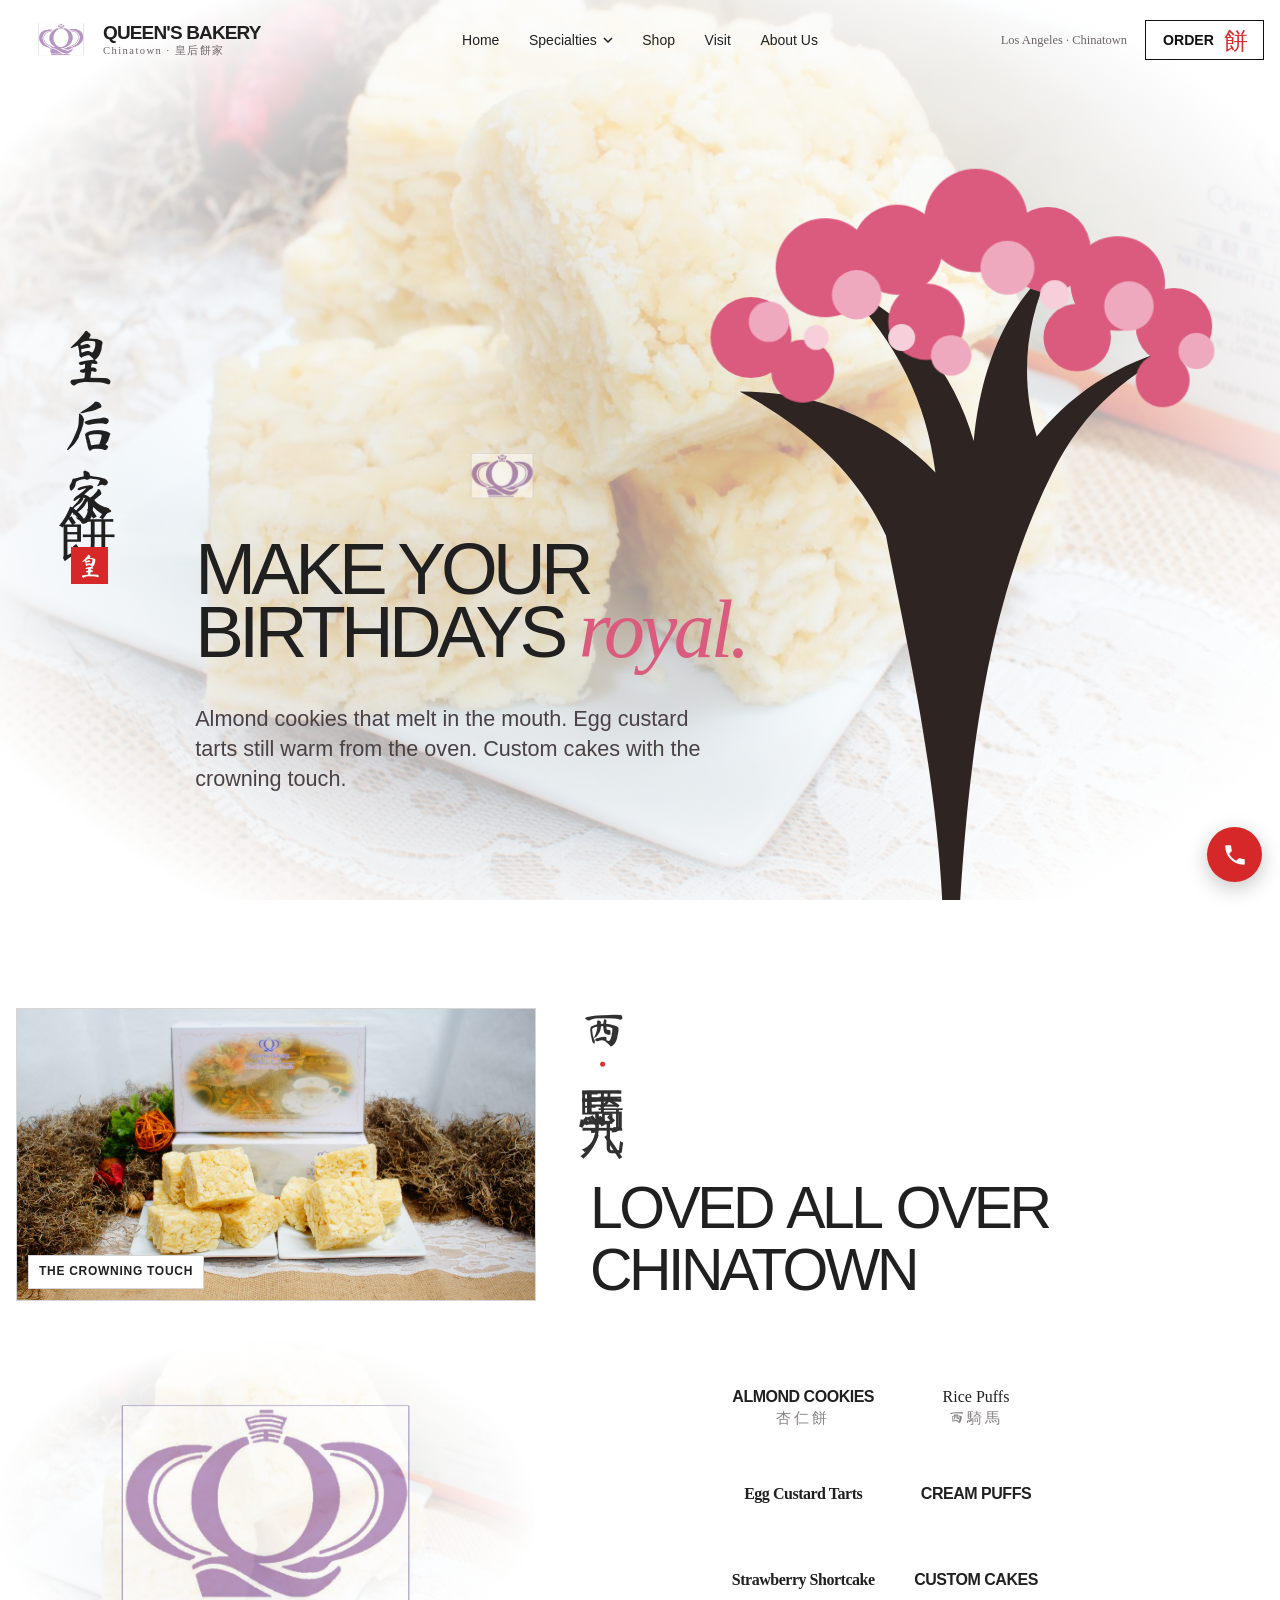
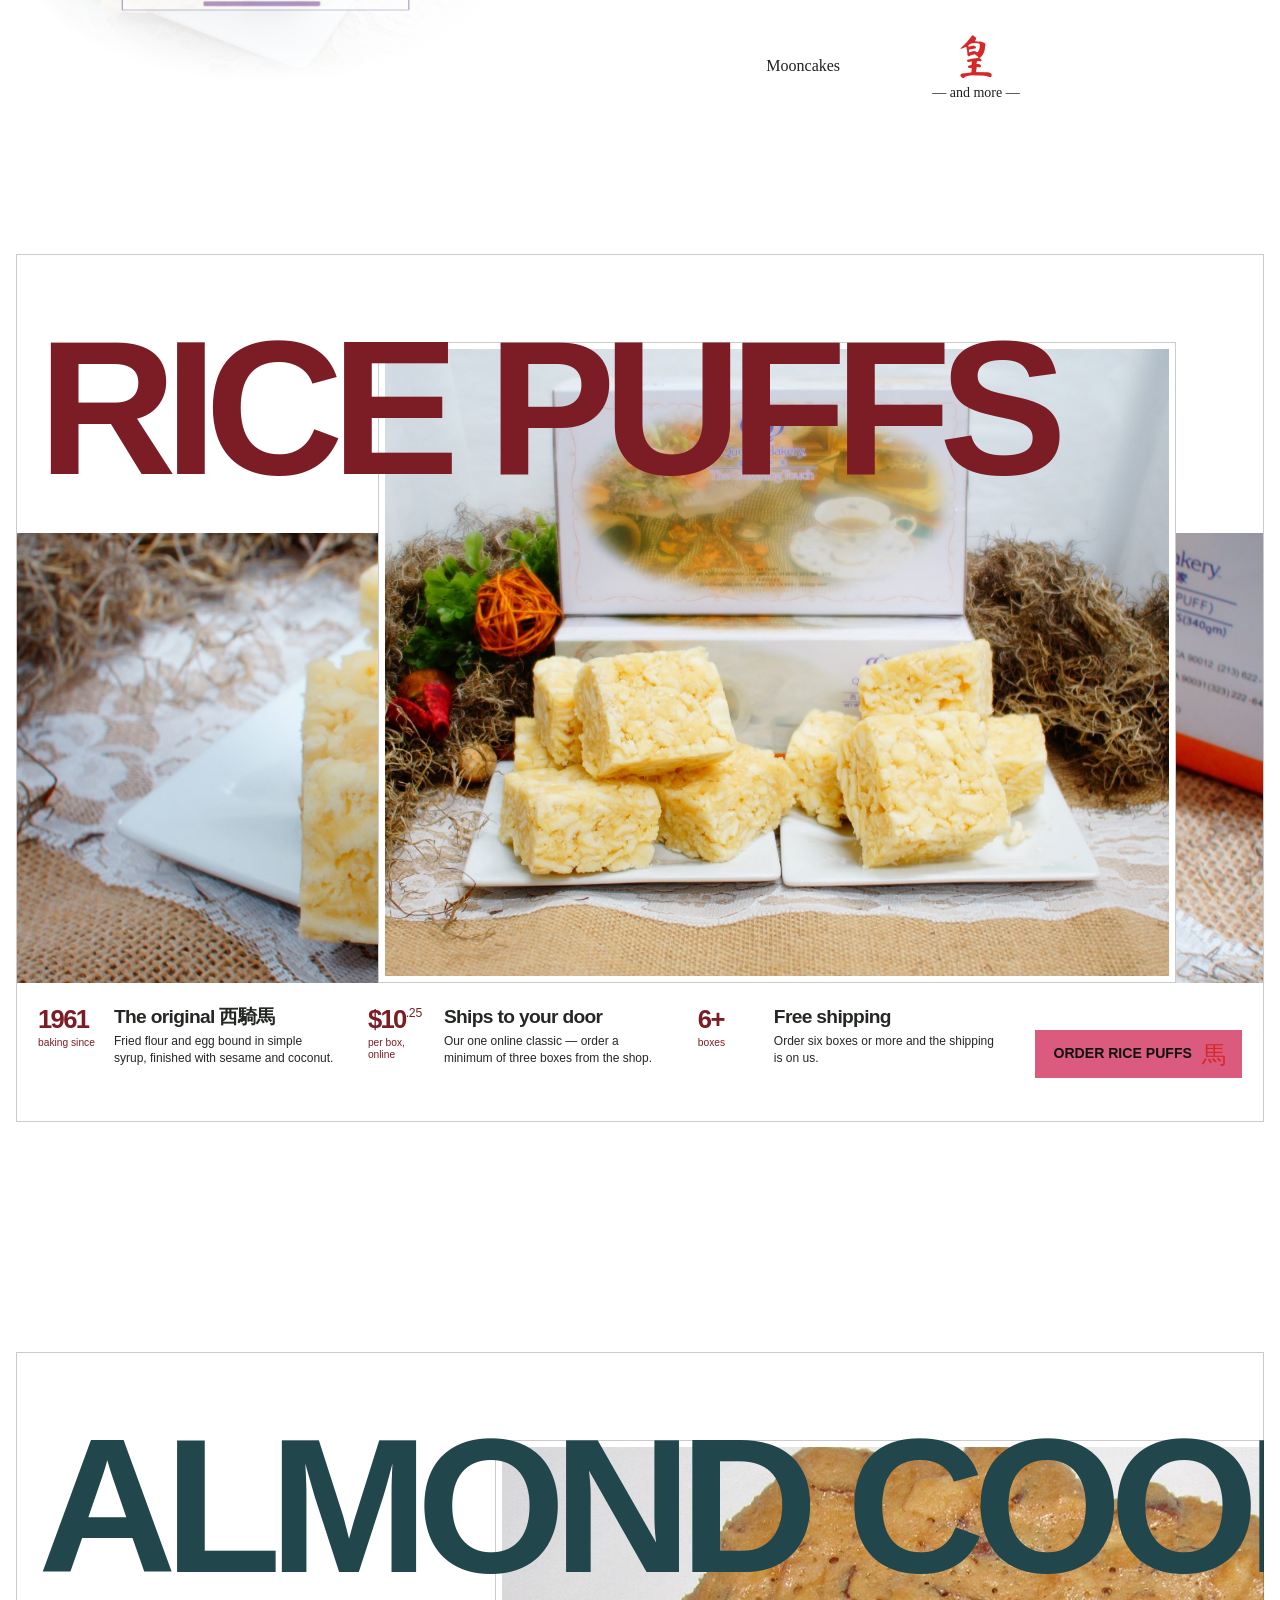
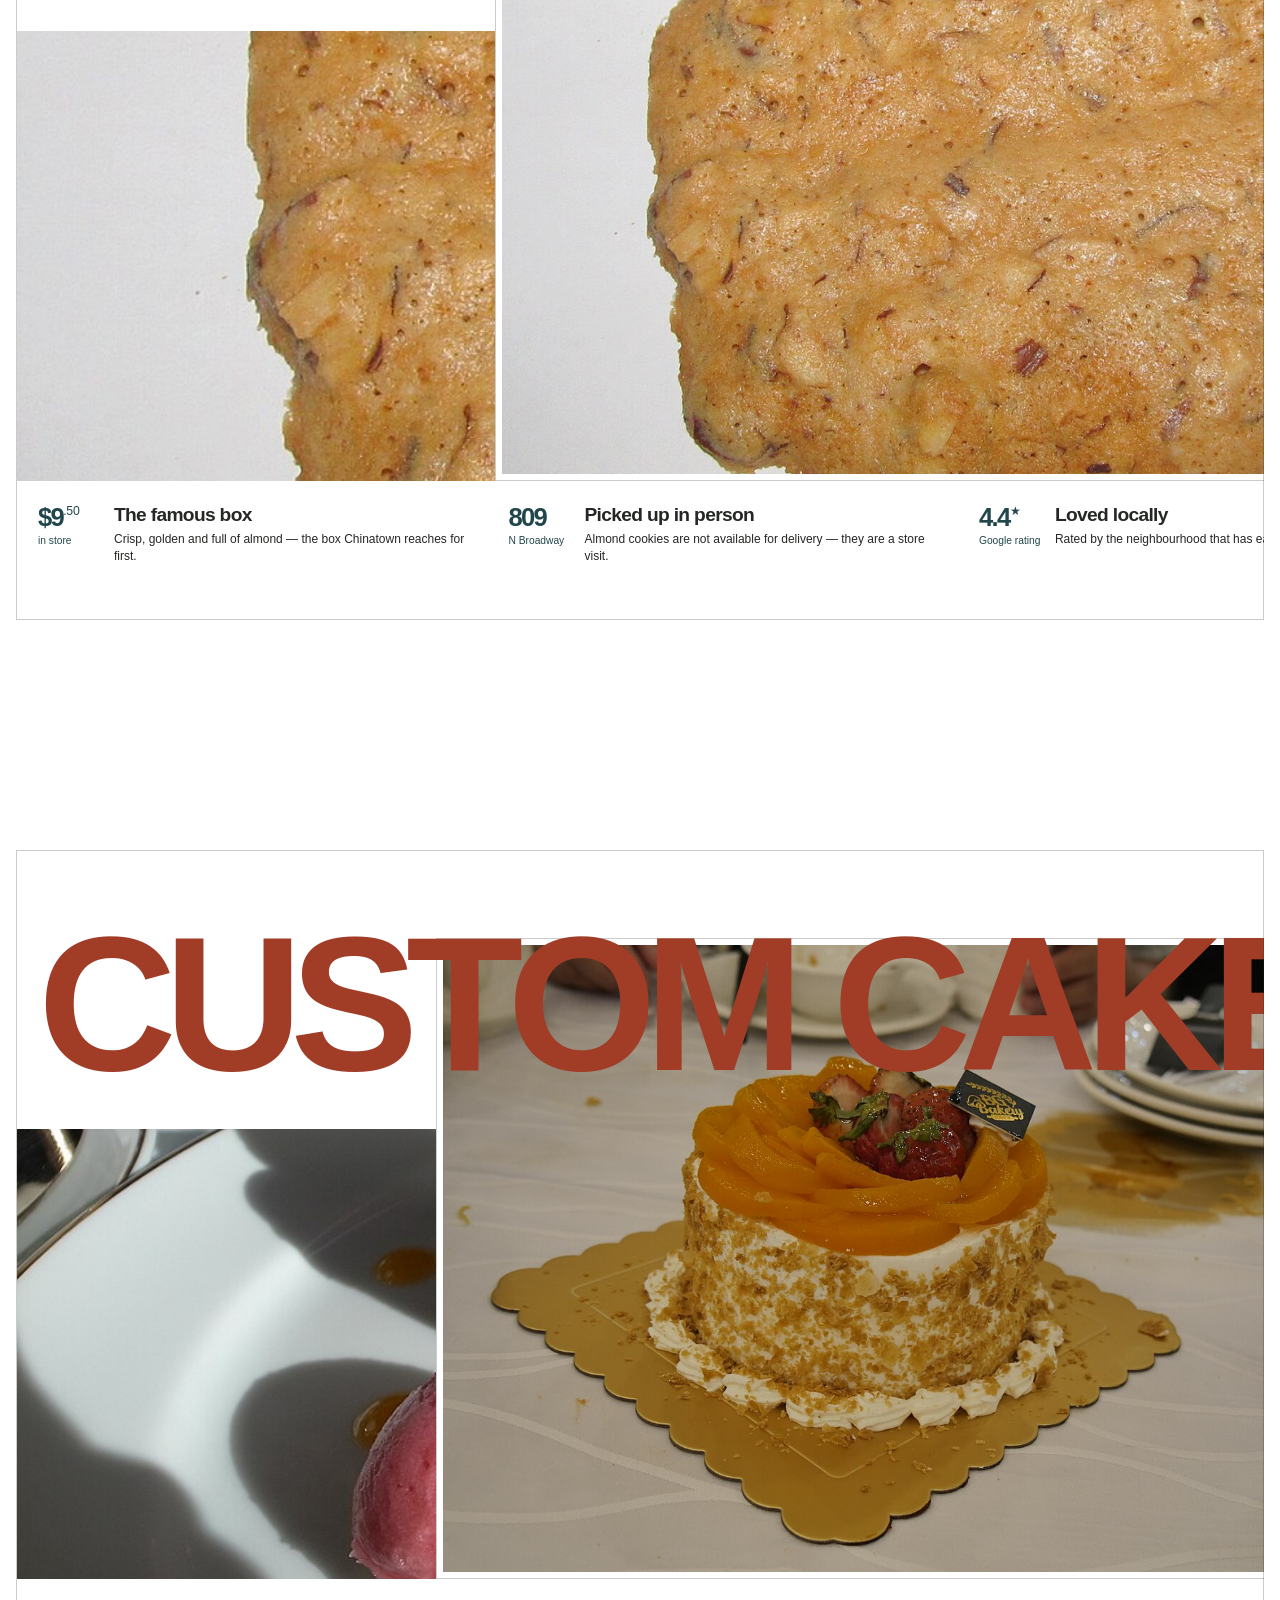
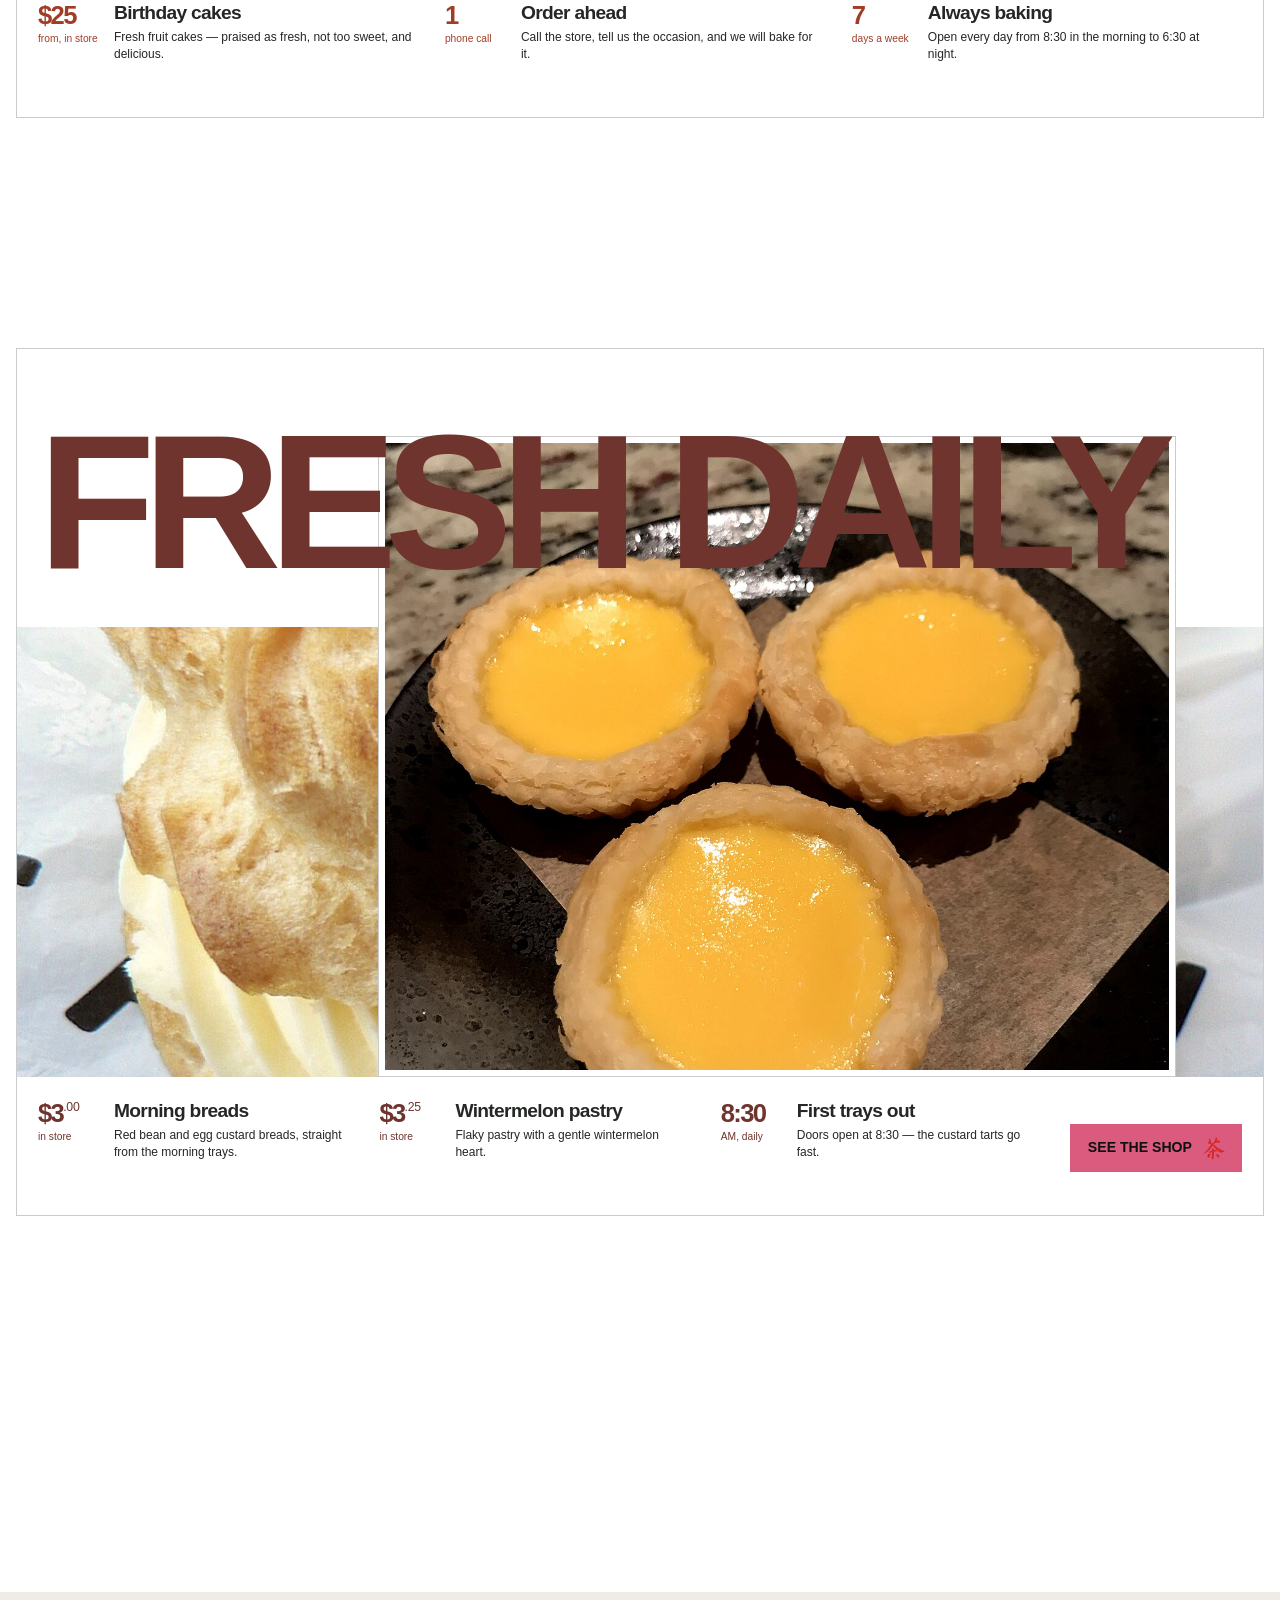
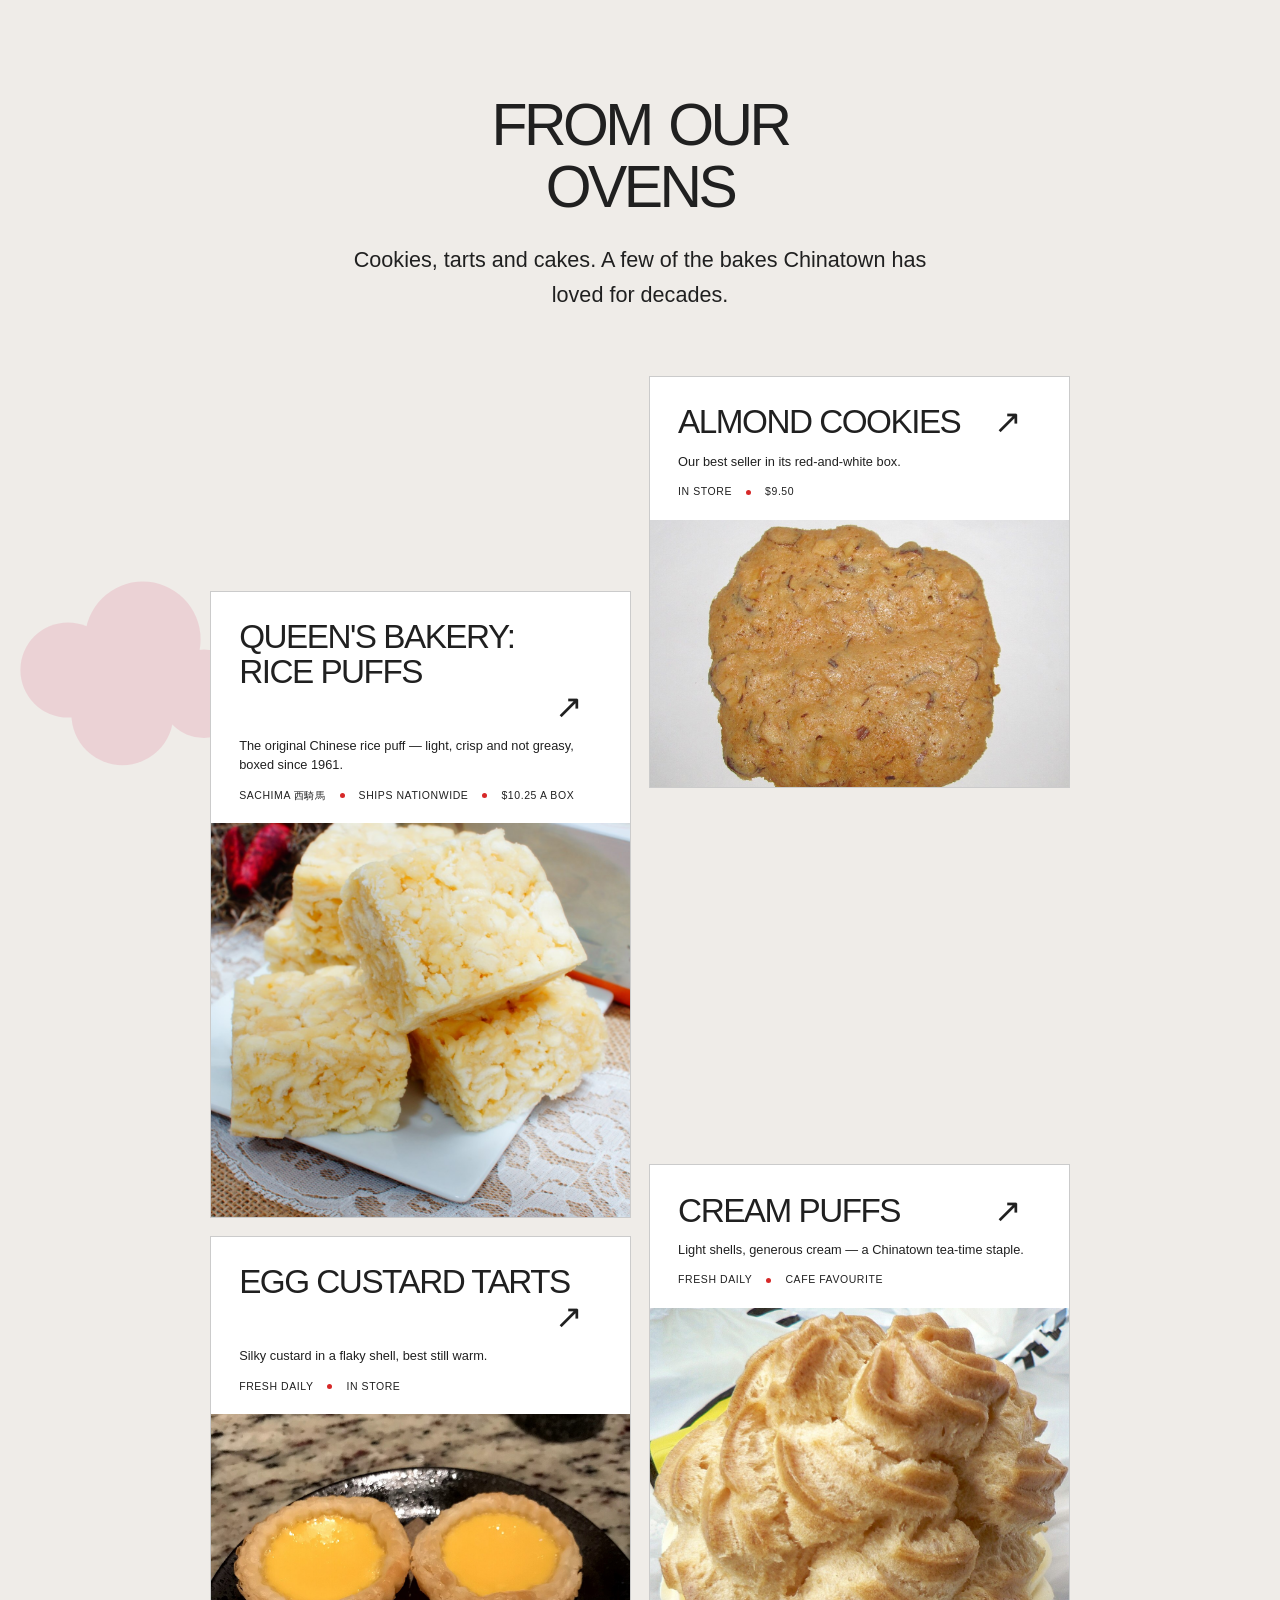
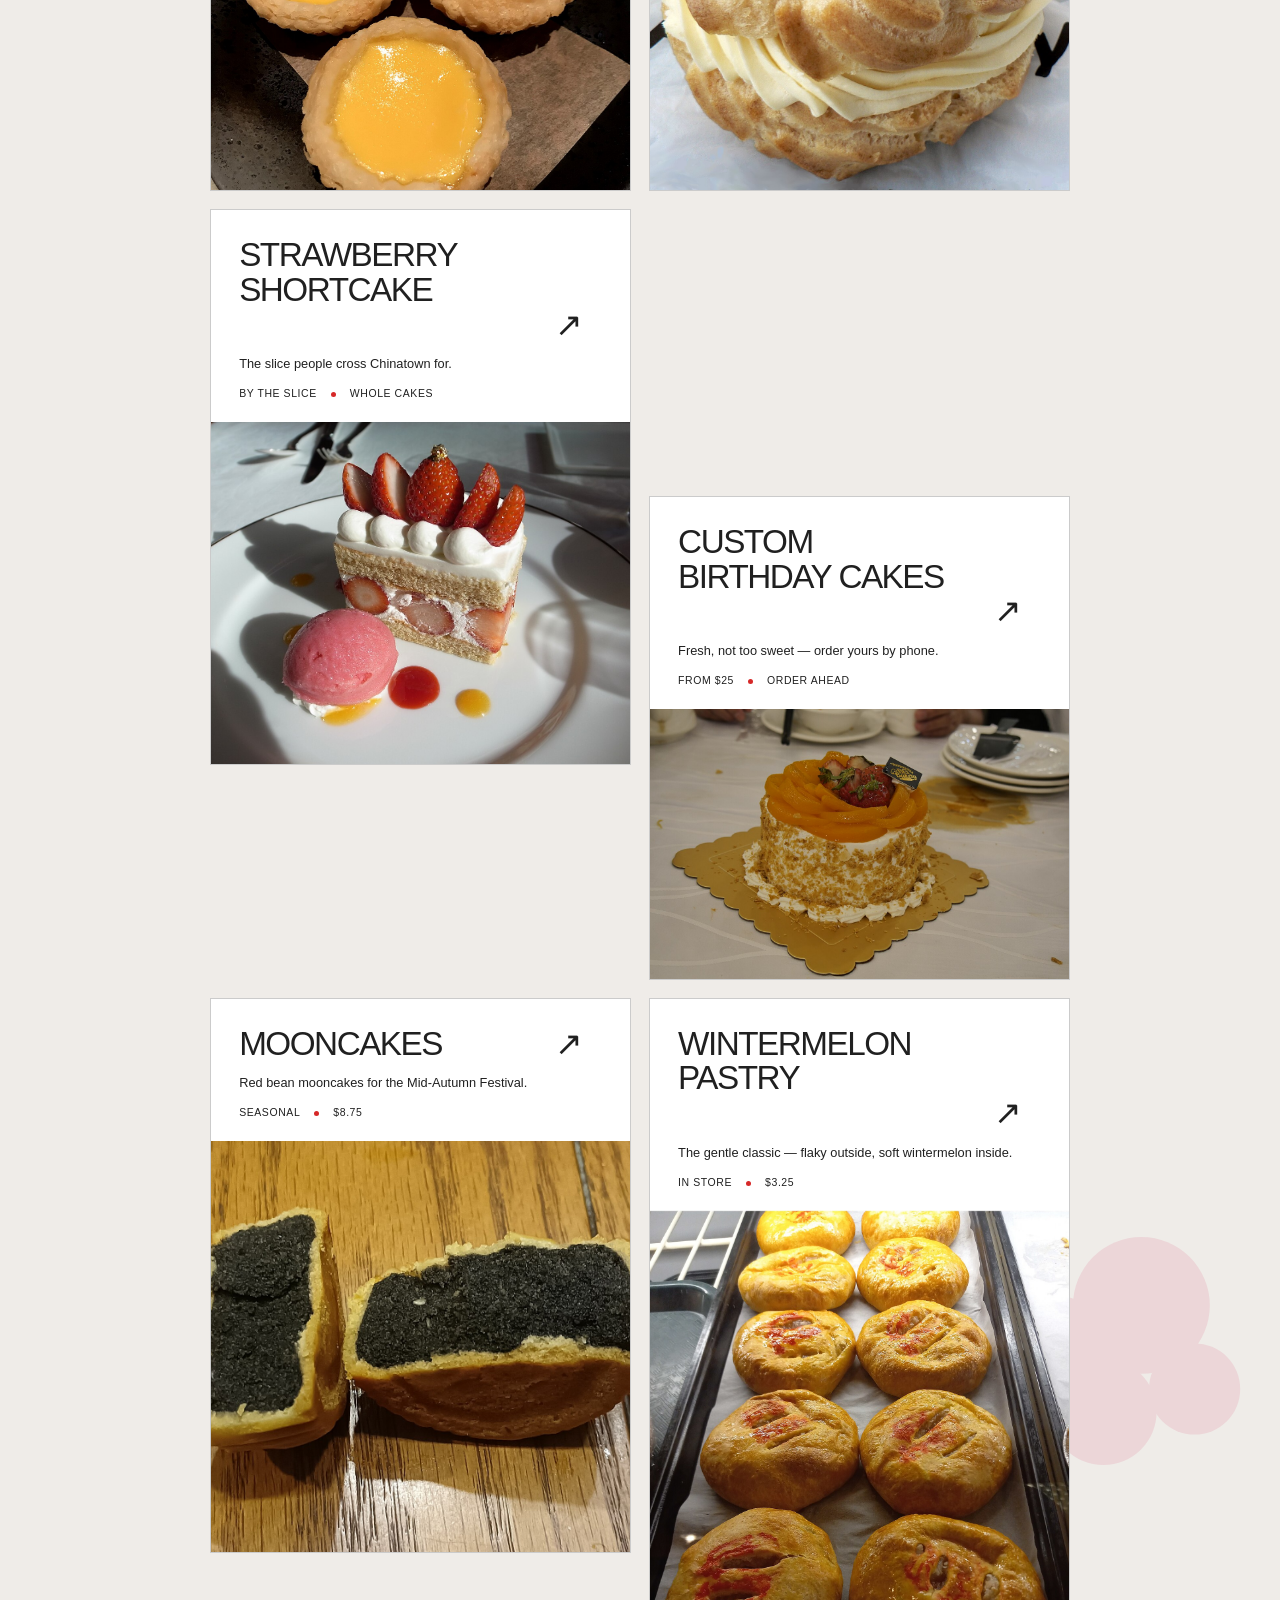
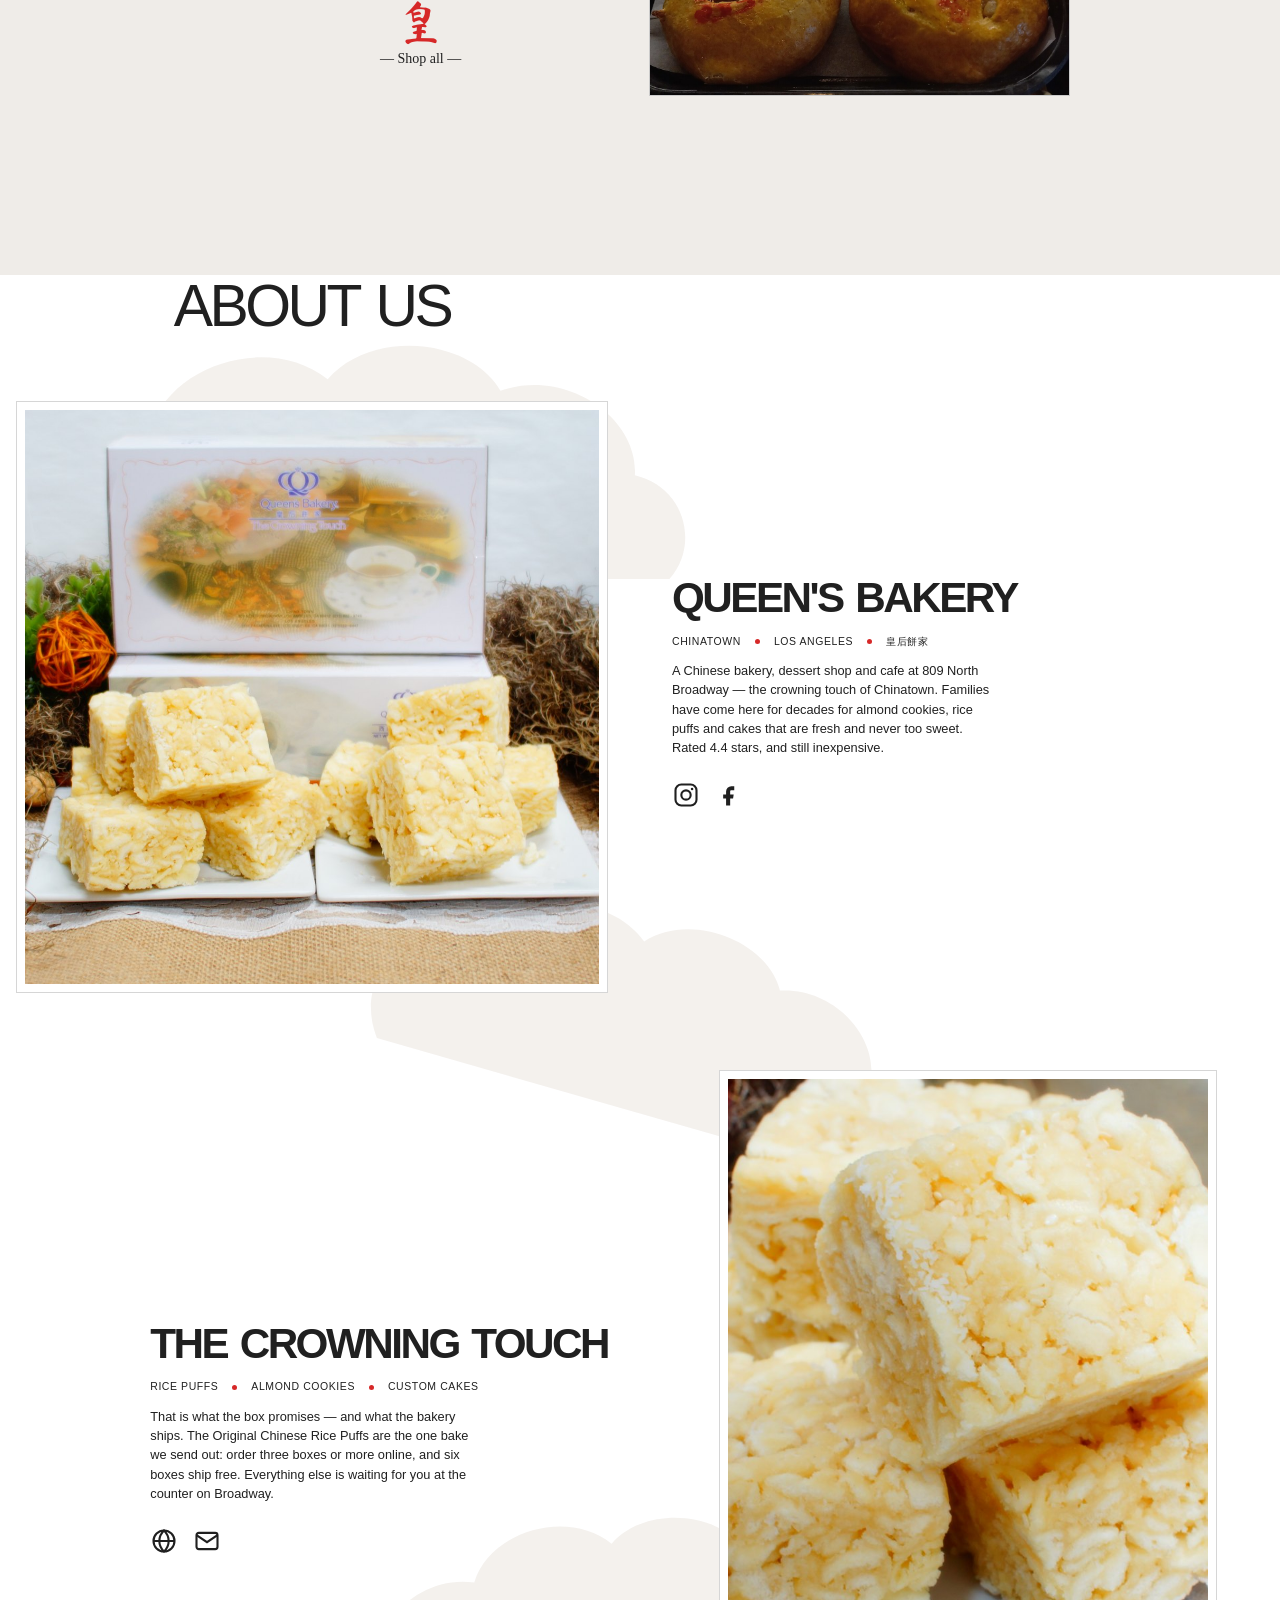
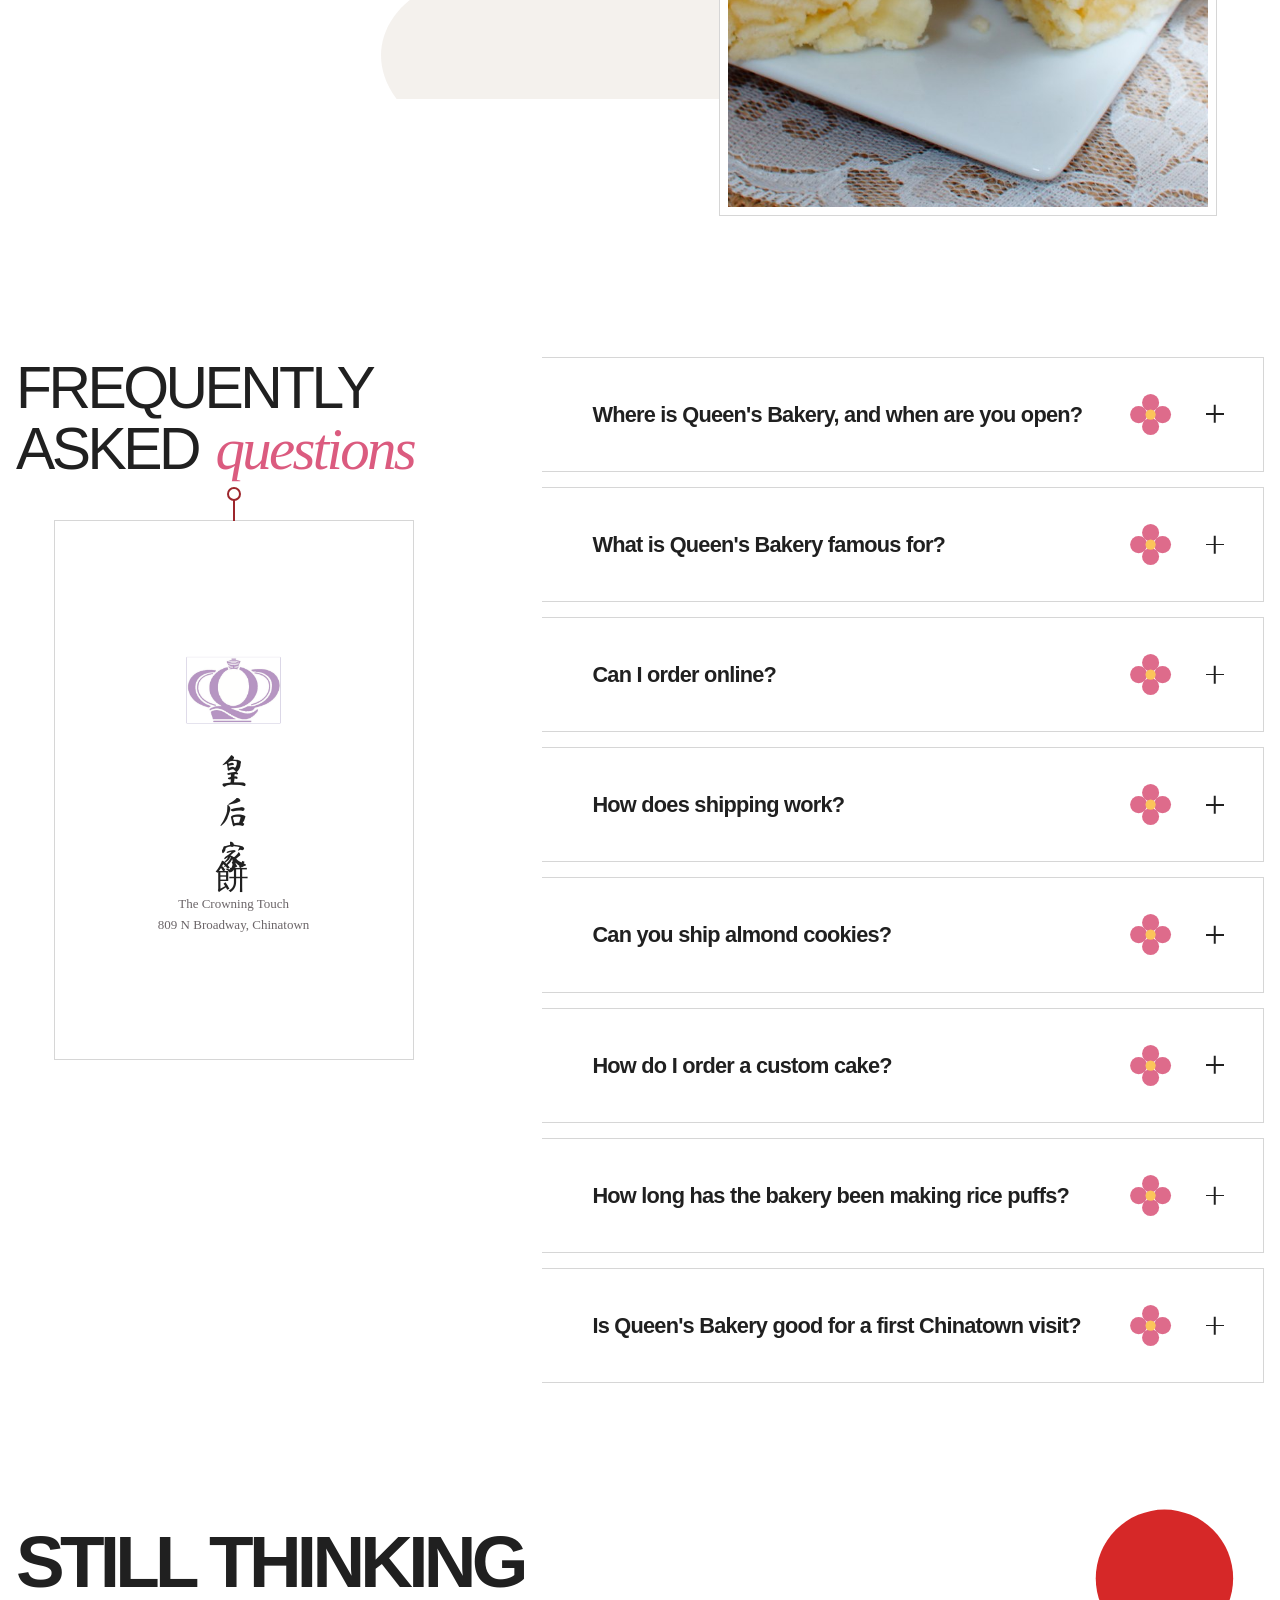
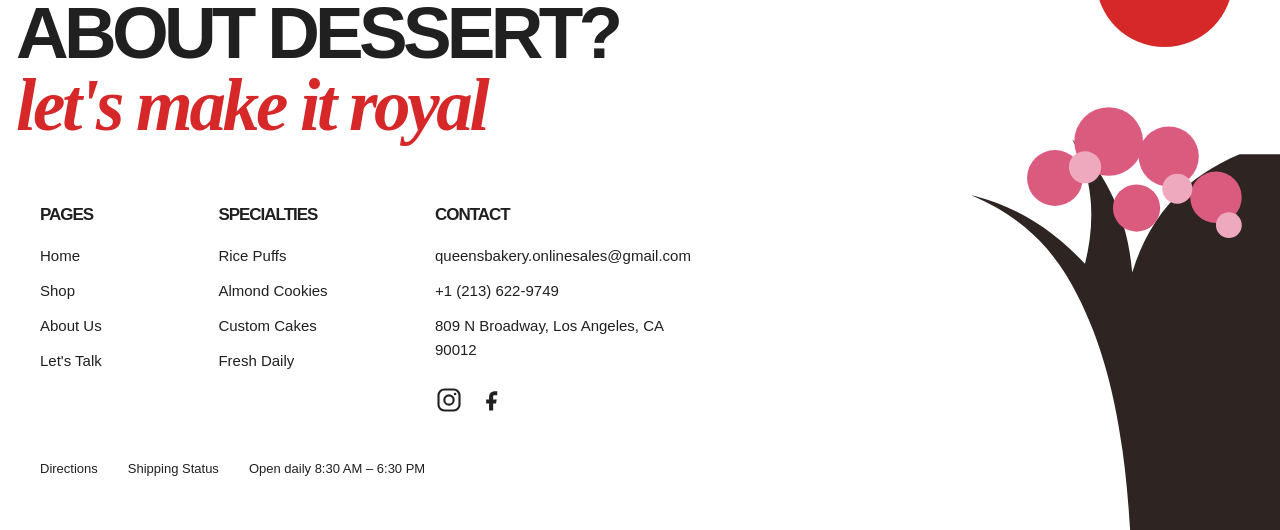
==== index.html @ 74c135f2 "Queen's Bakery — Kigo-system homepage + shop" ====
<!DOCTYPE html>
<html lang="en">
<head>
<meta charset="UTF-8">
<meta name="viewport" content="width=device-width, initial-scale=1.0">
<title>Queen's Bakery — Chinatown 皇后餅家 | Los Angeles</title>
<meta name="description" content="Queen's Bakery, Chinatown, Los Angeles. Almond cookies, original Chinese rice puffs, egg custard tarts, cream puffs, strawberry shortcake and custom cakes. 809 N Broadway — open daily 8:30 AM to 6:30 PM.">
<link rel="icon" href="assets/img/queens-logo.png">
<link rel="stylesheet" href="assets/css/site.css">
<style>
  .bloom{transform-box:fill-box;transform-origin:center;animation:bloom-in 1.1s cubic-bezier(.2,.65,.3,1) both;animation-delay:var(--d,0s)}
  @keyframes bloom-in{from{opacity:0;transform:scale(.2)}to{opacity:1;transform:scale(1)}}
  .tree-sway{transform-origin:bottom center;animation:sway 9s ease-in-out infinite alternate}
  @keyframes sway{from{transform:rotate(-.6deg)}to{transform:rotate(.6deg)}}
</style>
</head>
<body>
<div id="customCursor" aria-hidden="true"><span>View</span></div>

<header class="header header--paper header--wide" id="siteHeader">
  <div class="header__wrapper">
    <nav aria-label="Main">
      <a class="header__logo-container" href="index.html" aria-label="Queen's Bakery — home">
        <img class="header__logo" src="assets/img/queens-logo.png" alt="Queen's Bakery crown logo">
        <span class="header__wordmark">Queen's Bakery<small>Chinatown · 皇后餅家</small></span>
      </a>
      <div class="header__navigation">
        <span class="nav-item"><a href="index.html">Home</a></span>
        <span class="nav-item nav-item--has-dropdown">
          <button class="nav-item__link" type="button" aria-haspopup="true">Specialties
            <svg width="10" height="6" viewBox="0 0 10 6" fill="none" aria-hidden="true"><path d="M1 1l4 4 4-4" stroke="currentColor" stroke-width="1.5"/></svg>
          </button>
          <div class="nav-dropdown" role="menu">
            <div class="nav-dropdown__container">
              <a class="nav-dropdown__item" href="#poster-rice-puffs"><span class="service-preview"><span class="service-preview__title">Rice Puffs</span><span class="service-preview__art"><img src="assets/img/queens-2-web.jpg" alt="Original Chinese Rice Puffs box"></span></span></a>
              <a class="nav-dropdown__item" href="#poster-almond-cookies"><span class="service-preview service-preview--almond"><span class="service-preview__title">Almond Cookies</span><span class="service-preview__art"><img src="assets/img/almond-cookies.jpg" alt="Chinese almond cookies"></span></span></a>
              <a class="nav-dropdown__item" href="#poster-cakes"><span class="service-preview service-preview--cakes"><span class="service-preview__title">Custom Cakes</span><span class="service-preview__art"><img src="assets/img/birthday-cake.jpg" alt="Fruit birthday cake"></span></span></a>
              <a class="nav-dropdown__item" href="#poster-fresh-daily"><span class="service-preview service-preview--fresh"><span class="service-preview__title">Fresh Daily</span><span class="service-preview__art"><img src="assets/img/egg-tarts.jpg" alt="Egg custard tarts"></span></span></a>
            </div>
          </div>
        </span>
        <span class="nav-item"><a href="shop.html">Shop</a></span>
        <span class="nav-item"><a href="#visit">Visit</a></span>
        <span class="nav-item"><a href="#about">About Us</a></span>
      </div>
      <div class="header__right">
        <span class="header__place">Los Angeles · Chinatown</span>
        <a class="contact-postcard-cta" href="shop.html"><span class="contact-postcard-cta__label">Order</span><span class="contact-postcard-cta__kanji">餅</span></a>
      </div>
      <div class="header__navigation-mobile">
        <button class="header__menu-toggle" id="menuToggle" type="button" aria-label="Open menu" aria-expanded="false">☰</button>
      </div>
    </nav>
  </div>
  <div class="nav-dropdown-mobile" id="mobileMenu">
    <div class="services-mobile__grid">
      <a class="services-mobile__item" href="#poster-rice-puffs"><img class="services-mobile__art" src="assets/img/queens-2-web.jpg" alt=""><span class="services-mobile__title">Rice Puffs</span></a>
      <a class="services-mobile__item services-mobile__item--almond" href="#poster-almond-cookies"><img class="services-mobile__art" src="assets/img/almond-cookies.jpg" alt=""><span class="services-mobile__title">Almond Cookies</span></a>
      <a class="services-mobile__item services-mobile__item--cakes" href="#poster-cakes"><img class="services-mobile__art" src="assets/img/birthday-cake.jpg" alt=""><span class="services-mobile__title">Custom Cakes</span></a>
      <a class="services-mobile__item services-mobile__item--fresh" href="#poster-fresh-daily"><img class="services-mobile__art" src="assets/img/egg-tarts.jpg" alt=""><span class="services-mobile__title">Fresh Daily</span></a>
    </div>
    <div class="nav-dropdown-mobile__links">
      <a href="index.html">Home</a><a href="shop.html">Shop</a><a href="#visit">Visit</a><a href="#about">About Us</a><a href="#faq">FAQ</a>
    </div>
    <a class="contact-postcard-cta" href="shop.html"><span class="contact-postcard-cta__label">Order</span><span class="contact-postcard-cta__kanji">餅</span></a>
  </div>
</header>

<main class="home paper-page">

  <!-- HERO -->
  <div class="hero" id="hero">
    <div class="hero__landscape"><img src="assets/img/queens-1-web.jpg" alt=""></div>
    <div class="hero__artwork" aria-hidden="true">
      <svg viewBox="0 0 600 800" width="100%" height="100%" preserveAspectRatio="xMidYMax meet">
        <g class="tree-sway">
          <path d="M300 800 C290 640 268 520 218 420 C190 364 150 330 96 306 C150 318 196 344 232 388 C246 340 244 288 218 236 C262 276 282 330 288 392 C306 330 344 282 404 254 C356 306 330 356 322 420 C368 372 428 348 496 348 C436 380 392 420 366 476 C350 560 322 680 316 800 Z" fill="#2e2422"/>
          <g fill="#db5b7f">
            <circle class="bloom" style="--d:.1s" cx="110" cy="290" r="34"/><circle class="bloom" style="--d:.3s" cx="160" cy="252" r="42"/><circle class="bloom" style="--d:.5s" cx="222" cy="222" r="38"/>
            <circle class="bloom" style="--d:.2s" cx="286" cy="196" r="46"/><circle class="bloom" style="--d:.6s" cx="356" cy="222" r="40"/><circle class="bloom" style="--d:.4s" cx="420" cy="238" r="44"/>
            <circle class="bloom" style="--d:.7s" cx="486" cy="300" r="36"/><circle class="bloom" style="--d:.25s" cx="196" cy="300" r="30"/><circle class="bloom" style="--d:.55s" cx="330" cy="286" r="34"/>
            <circle class="bloom" style="--d:.8s" cx="440" cy="330" r="28"/><circle class="bloom" style="--d:.45s" cx="120" cy="338" r="24"/>
          </g>
          <g fill="#efa9bf">
            <circle class="bloom" style="--d:.35s" cx="150" cy="272" r="22"/><circle class="bloom" style="--d:.65s" cx="258" cy="238" r="24"/><circle class="bloom" style="--d:.15s" cx="392" cy="262" r="22"/>
            <circle class="bloom" style="--d:.75s" cx="470" cy="286" r="18"/><circle class="bloom" style="--d:.5s" cx="308" cy="316" r="18"/><circle class="bloom" style="--d:.9s" cx="90" cy="312" r="16"/>
          </g>
          <g fill="#f6cfda">
            <circle class="bloom" style="--d:.6s" cx="216" cy="262" r="13"/><circle class="bloom" style="--d:.3s" cx="352" cy="300" r="12"/><circle class="bloom" style="--d:.85s" cx="428" cy="300" r="11"/>
          </g>
        </g>
      </svg>
    </div>
    <div class="petals" data-petals aria-hidden="true"></div>
    <div class="hero__spring" aria-hidden="true">
      <div class="spring-calligraphy">皇后餅家<span class="seal">皇</span></div>
    </div>
    <div class="hero__content">
      <div class="hero-title">
        <div class="hero-title__above" data-hero style="--i:0"><img src="assets/img/queens-logo.png" alt="Queen's Bakery — The Crowning Touch"></div>
        <h1 class="hero-title__heading">
          <span class="hero-title__line">Make your</span>
          <span class="hero-title__line">
            <span class="hero-title__word-mask"><span class="hero-title__word" id="rotWord">mornings</span></span>
            <span class="hero-title__accent"><span class="hero-title__accent-text" id="rotAccent">sweet.</span></span>
          </span>
        </h1>
      </div>
      <p class="hero__description" data-hero style="--i:2">Almond cookies that melt in the mouth. Egg custard tarts still warm from the oven. Custom cakes with the crowning touch.</p>
    </div>
  </div>

  <!-- CLIENTS → FAMOUS ALL OVER CHINATOWN -->
  <section class="home-clients">
    <div class="home-clients__head">
      <figure class="home-clients__reel">
        <img src="assets/img/queens-2-web.jpg" alt="Queen's Bakery rice puff box — The Crowning Touch">
        <figcaption>The Crowning Touch</figcaption>
      </figure>
      <div class="home-clients__haiku" aria-hidden="true">西騎馬<span class="red">·</span>一九六一</div>
      <h2 class="home-clients__title p-title" data-reveal>
        <span class="p-title__line-mask" style="--line:1"><span>Loved all over</span></span>
        <span class="p-title__line-mask" style="--line:2"><span>Chinatown</span></span>
      </h2>
    </div>
    <div class="home-clients__layout">
      <div class="home-clients__figure"><img src="assets/img/queens-logo.png" alt=""></div>
      <div class="home-clients__logos">
        <ul class="home-clients__grid">
          <li class="home-clients__cell"><span class="home-clients__mark">Almond Cookies<small>杏仁餅</small></span></li>
          <li class="home-clients__cell"><span class="home-clients__mark serif">Rice Puffs<small>西騎馬</small></span></li>
          <li class="home-clients__cell"><span class="home-clients__mark italic">Egg Custard Tarts</span></li>
          <li class="home-clients__cell"><span class="home-clients__mark kanit">Cream Puffs</span></li>
          <li class="home-clients__cell"><span class="home-clients__mark italic">Strawberry Shortcake</span></li>
          <li class="home-clients__cell"><span class="home-clients__mark">Custom Cakes</span></li>
          <li class="home-clients__cell"><span class="home-clients__mark serif">Mooncakes</span></li>
          <li class="home-clients__cell"><a class="home-clients__more" href="shop.html"><span class="home-clients__kanji">皇</span><span class="home-clients__more-label">and more</span></a></li>
        </ul>
      </div>
    </div>
  </section>

  <!-- SERVICES → THE FOUR POSTERS -->
  <section class="services" aria-label="Specialties">
    <ul class="services__list">

      <li class="services__item" id="poster-rice-puffs">
        <article class="service-poster">
          <div class="service-poster__paper">
            <h3 class="service-poster__title">Rice Puffs</h3>
            <div class="service-poster__art">
              <img class="service-poster__background" src="assets/img/queens-1-web.jpg" alt="">
              <img class="service-poster__subject" src="assets/img/queens-2-web.jpg" alt="Original Chinese Rice Puffs with their Queen's Bakery box">
            </div>
            <div class="service-poster__copy">
              <ul class="service-poster__features">
                <li class="service-poster__feature">
                  <p class="service-poster__metric"><span>1961</span><span class="service-poster__metric-label">baking since</span></p>
                  <div class="service-poster__benefit"><h4>The original 西騎馬</h4><p>Fried flour and egg bound in simple syrup, finished with sesame and coconut.</p></div>
                </li>
                <li class="service-poster__feature">
                  <p class="service-poster__metric"><span>$10<small>.25</small></span><span class="service-poster__metric-label">per box, online</span></p>
                  <div class="service-poster__benefit"><h4>Ships to your door</h4><p>Our one online classic — order a minimum of three boxes from the shop.</p></div>
                </li>
                <li class="service-poster__feature">
                  <p class="service-poster__metric"><span>6+</span><span class="service-poster__metric-label">boxes</span></p>
                  <div class="service-poster__benefit"><h4>Free shipping</h4><p>Order six boxes or more and the shipping is on us.</p></div>
                </li>
              </ul>
              <a class="service-poster__cta" href="shop.html"><span class="service-poster__cta-label">Order rice puffs</span><span class="service-poster__cta-kanji">馬</span></a>
            </div>
          </div>
        </article>
      </li>

      <li class="services__item" id="poster-almond-cookies">
        <article class="service-poster service-poster--almond">
          <div class="service-poster__paper">
            <h3 class="service-poster__title">Almond Cookies</h3>
            <div class="service-poster__art">
              <img class="service-poster__background" src="assets/img/almond-cookies.jpg" alt="">
              <img class="service-poster__subject" src="assets/img/almond-cookies.jpg" alt="Chinese almond cookies">
            </div>
            <div class="service-poster__copy">
              <ul class="service-poster__features">
                <li class="service-poster__feature">
                  <p class="service-poster__metric"><span>$9<small>.50</small></span><span class="service-poster__metric-label">in store</span></p>
                  <div class="service-poster__benefit"><h4>The famous box</h4><p>Crisp, golden and full of almond — the box Chinatown reaches for first.</p></div>
                </li>
                <li class="service-poster__feature">
                  <p class="service-poster__metric"><span>809</span><span class="service-poster__metric-label">N Broadway</span></p>
                  <div class="service-poster__benefit"><h4>Picked up in person</h4><p>Almond cookies are not available for delivery — they are a store visit.</p></div>
                </li>
                <li class="service-poster__feature">
                  <p class="service-poster__metric"><span>4.4<small>★</small></span><span class="service-poster__metric-label">Google rating</span></p>
                  <div class="service-poster__benefit"><h4>Loved locally</h4><p>Rated by the neighbourhood that has eaten here for decades.</p></div>
                </li>
              </ul>
              <a class="service-poster__cta" href="https://maps.google.com/?cid=10081724255272147053" target="_blank" rel="noopener"><span class="service-poster__cta-label">Visit the store</span><span class="service-poster__cta-kanji">餅</span></a>
            </div>
          </div>
        </article>
      </li>

      <li class="services__item" id="poster-cakes">
        <article class="service-poster service-poster--cakes">
          <div class="service-poster__paper">
            <h3 class="service-poster__title">Custom Cakes</h3>
            <div class="service-poster__art">
              <img class="service-poster__background" src="assets/img/shortcake.jpg" alt="">
              <img class="service-poster__subject" src="assets/img/birthday-cake.jpg" alt="Fresh fruit birthday cake">
            </div>
            <div class="service-poster__copy">
              <ul class="service-poster__features">
                <li class="service-poster__feature">
                  <p class="service-poster__metric"><span>$25</span><span class="service-poster__metric-label">from, in store</span></p>
                  <div class="service-poster__benefit"><h4>Birthday cakes</h4><p>Fresh fruit cakes — praised as fresh, not too sweet, and delicious.</p></div>
                </li>
                <li class="service-poster__feature">
                  <p class="service-poster__metric"><span>1</span><span class="service-poster__metric-label">phone call</span></p>
                  <div class="service-poster__benefit"><h4>Order ahead</h4><p>Call the store, tell us the occasion, and we will bake for it.</p></div>
                </li>
                <li class="service-poster__feature">
                  <p class="service-poster__metric"><span>7</span><span class="service-poster__metric-label">days a week</span></p>
                  <div class="service-poster__benefit"><h4>Always baking</h4><p>Open every day from 8:30 in the morning to 6:30 at night.</p></div>
                </li>
              </ul>
              <a class="service-poster__cta" href="tel:+12136229749"><span class="service-poster__cta-label">Order a cake</span><span class="service-poster__cta-kanji">蛋</span></a>
            </div>
          </div>
        </article>
      </li>

      <li class="services__item" id="poster-fresh-daily">
        <article class="service-poster service-poster--fresh">
          <div class="service-poster__paper">
            <h3 class="service-poster__title">Fresh Daily</h3>
            <div class="service-poster__art">
              <img class="service-poster__background" src="assets/img/cream-puff.jpg" alt="">
              <img class="service-poster__subject" src="assets/img/egg-tarts.jpg" alt="Egg custard tarts">
            </div>
            <div class="service-poster__copy">
              <ul class="service-poster__features">
                <li class="service-poster__feature">
                  <p class="service-poster__metric"><span>$3<small>.00</small></span><span class="service-poster__metric-label">in store</span></p>
                  <div class="service-poster__benefit"><h4>Morning breads</h4><p>Red bean and egg custard breads, straight from the morning trays.</p></div>
                </li>
                <li class="service-poster__feature">
                  <p class="service-poster__metric"><span>$3<small>.25</small></span><span class="service-poster__metric-label">in store</span></p>
                  <div class="service-poster__benefit"><h4>Wintermelon pastry</h4><p>Flaky pastry with a gentle wintermelon heart.</p></div>
                </li>
                <li class="service-poster__feature">
                  <p class="service-poster__metric"><span>8:30</span><span class="service-poster__metric-label">AM, daily</span></p>
                  <div class="service-poster__benefit"><h4>First trays out</h4><p>Doors open at 8:30 — the custard tarts go fast.</p></div>
                </li>
              </ul>
              <a class="service-poster__cta" href="shop.html"><span class="service-poster__cta-label">See the shop</span><span class="service-poster__cta-kanji">茶</span></a>
            </div>
          </div>
        </article>
      </li>

    </ul>
  </section>

  <!-- WORK → FROM OUR OVENS -->
  <div class="home__content">
    <section class="home-work">
      <header class="home-work__heading">
        <h2 class="home-work__title p-title" data-reveal>
          <span class="p-title__line-mask" style="--line:1"><span>From our</span></span>
          <span class="p-title__line-mask" style="--line:2"><span>ovens</span></span>
        </h2>
        <p class="home-work__intro">Cookies, tarts and cakes. A few of the bakes Chinatown has loved for decades.</p>
      </header>
      <div class="home-work__gallery">
        <div class="home-work__flowers" aria-hidden="true">
          <svg style="left:-4%;top:6%" width="340" height="340" viewBox="0 0 100 100"><g fill="#db5b7f" opacity=".35"><circle cx="30" cy="35" r="14"/><circle cx="52" cy="26" r="17"/><circle cx="70" cy="42" r="13"/><circle cx="46" cy="48" r="15"/></g></svg>
          <svg style="right:-3%;bottom:4%" width="380" height="380" viewBox="0 0 100 100"><g fill="#db5b7f" opacity=".3"><circle cx="34" cy="40" r="15"/><circle cx="58" cy="28" r="18"/><circle cx="72" cy="50" r="12"/><circle cx="48" cy="56" r="14"/></g></svg>
        </div>
        <div class="home-work__grid">
          <div class="home-work__item" style="--tile-column:1;--tile-row:4;--tile-span:9">
            <a class="work-postcard" href="shop.html" data-cursor="Taste">
              <span class="work-postcard__copy">
                <span class="work-postcard__title"><span>Queen's Bakery: Rice Puffs</span><span class="arrow">↗</span></span>
                <span class="work-postcard__description">The original Chinese rice puff — light, crisp and not greasy, boxed since 1961.</span>
                <span class="work-postcard__scope"><li>Sachima 西騎馬</li><li>Ships nationwide</li><li>$10.25 a box</li></span>
              </span>
              <span class="work-postcard__art"><img class="work-postcard__background" src="assets/img/queens-1-web.jpg" alt="Queen's Bakery rice puffs"></span>
            </a>
          </div>
          <div class="home-work__item" style="--tile-column:2;--tile-row:1;--tile-span:6">
            <a class="work-postcard" href="shop.html" data-cursor="Taste">
              <span class="work-postcard__copy">
                <span class="work-postcard__title"><span>Almond Cookies</span><span class="arrow">↗</span></span>
                <span class="work-postcard__description">Our best seller in its red-and-white box.</span>
                <span class="work-postcard__scope"><li>In store</li><li>$9.50</li></span>
              </span>
              <span class="work-postcard__art"><img class="work-postcard__background" src="assets/img/almond-cookies.jpg" alt="Almond cookies"></span>
            </a>
          </div>
          <div class="home-work__item" style="--tile-column:1;--tile-row:13;--tile-span:8">
            <a class="work-postcard" href="shop.html" data-cursor="Taste">
              <span class="work-postcard__copy">
                <span class="work-postcard__title"><span>Egg Custard Tarts</span><span class="arrow">↗</span></span>
                <span class="work-postcard__description">Silky custard in a flaky shell, best still warm.</span>
                <span class="work-postcard__scope"><li>Fresh daily</li><li>In store</li></span>
              </span>
              <span class="work-postcard__art"><img class="work-postcard__background" src="assets/img/egg-tarts.jpg" alt="Egg custard tarts"></span>
            </a>
          </div>
          <div class="home-work__item" style="--tile-column:2;--tile-row:12;--tile-span:9">
            <a class="work-postcard" href="shop.html" data-cursor="Taste">
              <span class="work-postcard__copy">
                <span class="work-postcard__title"><span>Cream Puffs</span><span class="arrow">↗</span></span>
                <span class="work-postcard__description">Light shells, generous cream — a Chinatown tea-time staple.</span>
                <span class="work-postcard__scope"><li>Fresh daily</li><li>Cafe favourite</li></span>
              </span>
              <span class="work-postcard__art"><img class="work-postcard__background" src="assets/img/cream-puff.jpg" alt="Cream puff"></span>
            </a>
          </div>
          <div class="home-work__item" style="--tile-column:1;--tile-row:21;--tile-span:8">
            <a class="work-postcard" href="shop.html" data-cursor="Taste">
              <span class="work-postcard__copy">
                <span class="work-postcard__title"><span>Strawberry Shortcake</span><span class="arrow">↗</span></span>
                <span class="work-postcard__description">The slice people cross Chinatown for.</span>
                <span class="work-postcard__scope"><li>By the slice</li><li>Whole cakes</li></span>
              </span>
              <span class="work-postcard__art"><img class="work-postcard__background" src="assets/img/shortcake.jpg" alt="Strawberry shortcake"></span>
            </a>
          </div>
          <div class="home-work__item" style="--tile-column:2;--tile-row:25;--tile-span:7">
            <a class="work-postcard" href="tel:+12136229749" data-cursor="Call">
              <span class="work-postcard__copy">
                <span class="work-postcard__title"><span>Custom Birthday Cakes</span><span class="arrow">↗</span></span>
                <span class="work-postcard__description">Fresh, not too sweet — order yours by phone.</span>
                <span class="work-postcard__scope"><li>From $25</li><li>Order ahead</li></span>
              </span>
              <span class="work-postcard__art"><img class="work-postcard__background" src="assets/img/birthday-cake.jpg" alt="Fruit birthday cake"></span>
            </a>
          </div>
          <div class="home-work__item" style="--tile-column:1;--tile-row:32;--tile-span:8">
            <a class="work-postcard" href="shop.html" data-cursor="Taste">
              <span class="work-postcard__copy">
                <span class="work-postcard__title"><span>Mooncakes</span><span class="arrow">↗</span></span>
                <span class="work-postcard__description">Red bean mooncakes for the Mid-Autumn Festival.</span>
                <span class="work-postcard__scope"><li>Seasonal</li><li>$8.75</li></span>
              </span>
              <span class="work-postcard__art"><img class="work-postcard__background" src="assets/img/mooncakes.jpg" alt="Mooncake cut open"></span>
            </a>
          </div>
          <div class="home-work__item" style="--tile-column:2;--tile-row:32;--tile-span:10">
            <a class="work-postcard" href="shop.html" data-cursor="Taste">
              <span class="work-postcard__copy">
                <span class="work-postcard__title"><span>Wintermelon Pastry</span><span class="arrow">↗</span></span>
                <span class="work-postcard__description">The gentle classic — flaky outside, soft wintermelon inside.</span>
                <span class="work-postcard__scope"><li>In store</li><li>$3.25</li></span>
              </span>
              <span class="work-postcard__art"><img class="work-postcard__background" src="assets/img/wintermelon.jpg" alt="Wintermelon pastry"></span>
            </a>
          </div>
          <div class="home-work__more" style="--more-column:1;--more-row:40;--more-span:2">
            <a class="work-more" href="shop.html"><span class="work-more__kanji">皇</span><span class="work-more__label">Shop all</span></a>
          </div>
        </div>
      </div>
    </section>

    <!-- TEAM → ABOUT US -->
    <section class="team" id="about">
      <div class="team__cloudscape" aria-hidden="true">
        <svg class="team__cloud" style="left:-5%;top:1%;width:90%" viewBox="0 0 600 200"><path d="M60 150c-30-40 10-84 52-78 10-34 62-50 92-26 22-26 74-22 90 6 34-12 72 14 70 44 26 6 34 36 18 54z" fill="#e9e3dc"/></svg>
        <svg class="team__cloud" style="left:22.5%;top:40%;width:75%;transform:rotate(16deg)" viewBox="0 0 600 200"><path d="M60 150c-30-40 10-84 52-78 10-34 62-50 92-26 22-26 74-22 90 6 34-12 72 14 70 44 26 6 34 36 18 54z" fill="#e9e3dc"/></svg>
        <svg class="team__cloud" style="left:24%;top:76%;width:70%" viewBox="0 0 600 200"><path d="M60 150c-30-40 10-84 52-78 10-34 62-50 92-26 22-26 74-22 90 6 34-12 72 14 70 44 26 6 34 36 18 54z" fill="#e9e3dc"/></svg>
      </div>
      <div class="team__title-mask">
        <h2 class="team__title p-title" data-reveal>
          <span class="p-title__line-mask" style="--line:1"><span>About us</span></span>
        </h2>
      </div>
      <div class="user__container">
        <article class="user">
          <figure class="user__art"><img src="assets/img/queens-2-web.jpg" alt="Queen's Bakery rice puff box with plates of rice puffs"></figure>
          <div class="user__copy">
            <h3 class="user__name">Queen's Bakery</h3>
            <ul class="user__position"><li>Chinatown</li><li>Los Angeles</li><li>皇后餅家</li></ul>
            <p class="user__bio">A Chinese bakery, dessert shop and cafe at 809 North Broadway — the crowning touch of Chinatown. Families have come here for decades for almond cookies, rice puffs and cakes that are fresh and never too sweet. Rated 4.4 stars, and still inexpensive.</p>
            <ul class="user__social">
              <li><a href="https://www.instagram.com/queensbakeryla" target="_blank" rel="noopener" aria-label="Queen's Bakery on Instagram"><svg viewBox="0 0 24 24" fill="none" stroke="#202020" stroke-width="1.8"><rect x="3" y="3" width="18" height="18" rx="5"/><circle cx="12" cy="12" r="4"/><circle cx="17.2" cy="6.8" r="1.1" fill="#202020" stroke="none"/></svg></a></li>
              <li><a href="https://www.facebook.com/queensbakeryla" target="_blank" rel="noopener" aria-label="Queen's Bakery on Facebook"><svg viewBox="0 0 24 24" fill="#202020"><path d="M14 8h2.5V4.5H14A4.5 4.5 0 0 0 9.5 9v2.5H7V15h2.5v6H13v-6h2.5l.5-3.5h-3V9c0-.6.4-1 1-1z"/></svg></a></li>
            </ul>
          </div>
        </article>
        <article class="user user--rev">
          <figure class="user__art"><img src="assets/img/queens-1-web.jpg" alt="Queen's Bakery rice puffs stacked beside their box"></figure>
          <div class="user__copy">
            <h3 class="user__name">The Crowning Touch</h3>
            <ul class="user__position"><li>Rice puffs</li><li>Almond cookies</li><li>Custom cakes</li></ul>
            <p class="user__bio">That is what the box promises — and what the bakery ships. The Original Chinese Rice Puffs are the one bake we send out: order three boxes or more online, and six boxes ship free. Everything else is waiting for you at the counter on Broadway.</p>
            <ul class="user__social">
              <li><a href="http://www.queensbakeryla.com/" target="_blank" rel="noopener" aria-label="Queen's Bakery website"><svg viewBox="0 0 24 24" fill="none" stroke="#202020" stroke-width="1.8"><circle cx="12" cy="12" r="9"/><path d="M3 12h18M12 3c2.7 2.6 4 5.7 4 9s-1.3 6.4-4 9c-2.7-2.6-4-5.7-4-9s1.3-6.4 4-9z"/></svg></a></li>
              <li><a href="mailto:queensbakery.onlinesales@gmail.com" aria-label="Email Queen's Bakery online sales"><svg viewBox="0 0 24 24" fill="none" stroke="#202020" stroke-width="1.8"><rect x="3" y="5" width="18" height="14" rx="2"/><path d="M3 7l9 6 9-6"/></svg></a></li>
            </ul>
          </div>
        </article>
      </div>
    </section>
  </div>

  <!-- FAQ -->
  <section class="service-faq" id="faq">
    <div class="service-faq__head">
      <h2 class="p-title p-title--section" data-reveal>
        <span class="p-title__line-mask" style="--line:1"><span>Frequently</span></span>
        <span class="p-title__line-mask" style="--line:2"><span>asked <em>questions</em></span></span>
      </h2>
      <div class="service-faq__omamori" aria-hidden="true">
        <img src="assets/img/queens-logo.png" alt="">
        <span class="brush-v">皇后餅家</span>
        <span class="tagline">The Crowning Touch<br>809 N Broadway, Chinatown</span>
      </div>
    </div>
    <ul class="service-faq__list faq">
      <li class="faq__item">
        <button class="faq__question" type="button" aria-expanded="false"><span>Where is Queen's Bakery, and when are you open?</span><svg class="faq__flower" viewBox="0 0 60 60" aria-hidden="true"><g fill="#db5b7f"><circle cx="30" cy="16" r="10"/><circle cx="44" cy="30" r="10"/><circle cx="30" cy="44" r="10"/><circle cx="16" cy="30" r="10"/></g><circle cx="30" cy="30" r="6" fill="#fcbf49"/></svg><span class="faq__icon"></span></button>
        <div class="faq__answer"><div class="faq__answer-inner"><p>We are at 809 North Broadway, Los Angeles, CA 90012, in the heart of Chinatown. The store is open every day from 8:30 AM to 6:30 PM. <a href="https://maps.google.com/?cid=10081724255272147053" target="_blank" rel="noopener">Get directions</a>.</p></div></div>
      </li>
      <li class="faq__item">
        <button class="faq__question" type="button" aria-expanded="false"><span>What is Queen's Bakery famous for?</span><svg class="faq__flower" viewBox="0 0 60 60" aria-hidden="true"><g fill="#db5b7f"><circle cx="30" cy="16" r="10"/><circle cx="44" cy="30" r="10"/><circle cx="30" cy="44" r="10"/><circle cx="16" cy="30" r="10"/></g><circle cx="30" cy="30" r="6" fill="#fcbf49"/></svg><span class="faq__icon"></span></button>
        <div class="faq__answer"><div class="faq__answer-inner"><p>Almond cookies, the original Chinese rice puffs （西騎馬）, egg custard tarts, cream puffs, strawberry shortcake and custom cakes. See them all <a href="#poster-rice-puffs">in the specialties above</a>.</p></div></div>
      </li>
      <li class="faq__item">
        <button class="faq__question" type="button" aria-expanded="false"><span>Can I order online?</span><svg class="faq__flower" viewBox="0 0 60 60" aria-hidden="true"><g fill="#db5b7f"><circle cx="30" cy="16" r="10"/><circle cx="44" cy="30" r="10"/><circle cx="30" cy="44" r="10"/><circle cx="16" cy="30" r="10"/></g><circle cx="30" cy="30" r="6" fill="#fcbf49"/></svg><span class="faq__icon"></span></button>
        <div class="faq__answer"><div class="faq__answer-inner"><p>Yes — the Original Chinese Rice Puffs are sold in our <a href="shop.html">online shop</a> at $10.25 a box, with a minimum order of three boxes. Online enquiries go to <a href="mailto:queensbakery.onlinesales@gmail.com">queensbakery.onlinesales@gmail.com</a>.</p></div></div>
      </li>
      <li class="faq__item">
        <button class="faq__question" type="button" aria-expanded="false"><span>How does shipping work?</span><svg class="faq__flower" viewBox="0 0 60 60" aria-hidden="true"><g fill="#db5b7f"><circle cx="30" cy="16" r="10"/><circle cx="44" cy="30" r="10"/><circle cx="30" cy="44" r="10"/><circle cx="16" cy="30" r="10"/></g><circle cx="30" cy="30" r="6" fill="#fcbf49"/></svg><span class="faq__icon"></span></button>
        <div class="faq__answer"><div class="faq__answer-inner"><p>Order six boxes of rice puffs or more and shipping is free. Below six boxes, order at least three and shipping is calculated on your order.</p></div></div>
      </li>
      <li class="faq__item">
        <button class="faq__question" type="button" aria-expanded="false"><span>Can you ship almond cookies?</span><svg class="faq__flower" viewBox="0 0 60 60" aria-hidden="true"><g fill="#db5b7f"><circle cx="30" cy="16" r="10"/><circle cx="44" cy="30" r="10"/><circle cx="30" cy="44" r="10"/><circle cx="16" cy="30" r="10"/></g><circle cx="30" cy="30" r="6" fill="#fcbf49"/></svg><span class="faq__icon"></span></button>
        <div class="faq__answer"><div class="faq__answer-inner"><p>No — almond cookies are not available for delivery. They are worth the trip: pick them up at the store, 809 N Broadway, any day from 8:30 AM.</p></div></div>
      </li>
      <li class="faq__item">
        <button class="faq__question" type="button" aria-expanded="false"><span>How do I order a custom cake?</span><svg class="faq__flower" viewBox="0 0 60 60" aria-hidden="true"><g fill="#db5b7f"><circle cx="30" cy="16" r="10"/><circle cx="44" cy="30" r="10"/><circle cx="30" cy="44" r="10"/><circle cx="16" cy="30" r="10"/></g><circle cx="30" cy="30" r="6" fill="#fcbf49"/></svg><span class="faq__icon"></span></button>
        <div class="faq__answer"><div class="faq__answer-inner"><p>Call the retail store on <a href="tel:+12136229749">+1 213-622-9749</a> and tell us the occasion. Birthday and fruit cakes in store start from around $25.</p></div></div>
      </li>
      <li class="faq__item">
        <button class="faq__question" type="button" aria-expanded="false"><span>How long has the bakery been making rice puffs?</span><svg class="faq__flower" viewBox="0 0 60 60" aria-hidden="true"><g fill="#db5b7f"><circle cx="30" cy="16" r="10"/><circle cx="44" cy="30" r="10"/><circle cx="30" cy="44" r="10"/><circle cx="16" cy="30" r="10"/></g><circle cx="30" cy="30" r="6" fill="#fcbf49"/></svg><span class="faq__icon"></span></button>
        <div class="faq__answer"><div class="faq__answer-inner"><p>Since 1961 — the rice puff (Sachima) is the bake generations of Chinatown families grew up on, and it still goes into Lunar New Year tea sets across Los Angeles.</p></div></div>
      </li>
      <li class="faq__item">
        <button class="faq__question" type="button" aria-expanded="false"><span>Is Queen's Bakery good for a first Chinatown visit?</span><svg class="faq__flower" viewBox="0 0 60 60" aria-hidden="true"><g fill="#db5b7f"><circle cx="30" cy="16" r="10"/><circle cx="44" cy="30" r="10"/><circle cx="30" cy="44" r="10"/><circle cx="16" cy="30" r="10"/></g><circle cx="30" cy="30" r="6" fill="#fcbf49"/></svg><span class="faq__icon"></span></button>
        <div class="faq__answer"><div class="faq__answer-inner"><p>It is the classic stop — a bakery, dessert shop and cafe in one, rated 4.4 stars and inexpensive. Start with a box of almond cookies and a rice puff, and find us on Instagram at <a href="https://www.instagram.com/queensbakeryla" target="_blank" rel="noopener">@queensbakeryla</a>.</p></div></div>
      </li>
    </ul>
  </section>

</main>

<!-- FOOTER -->
<footer class="footer" id="visit">
  <div class="footer__art" aria-hidden="true">
    <svg viewBox="0 0 500 600" preserveAspectRatio="xMaxYMax meet">
      <circle cx="392" cy="86" r="64" fill="#d62828"/>
      <path d="M420 600 C414 500 398 430 366 372 C344 332 314 306 272 288 C314 298 348 320 378 352 C388 312 386 272 366 236 C402 272 418 314 422 360 C438 308 470 272 522 250 L560 250 L560 600 Z" fill="#2e2422" transform="translate(-60,0)"/>
      <g fill="#db5b7f"><circle cx="290" cy="272" r="26"/><circle cx="340" cy="238" r="32"/><circle cx="396" cy="252" r="28"/><circle cx="440" cy="290" r="24"/><circle cx="366" cy="300" r="22"/></g>
      <g fill="#efa9bf"><circle cx="318" cy="262" r="15"/><circle cx="404" cy="282" r="14"/><circle cx="452" cy="316" r="12"/></g>
    </svg>
  </div>
  <div class="footer__content">
    <div class="footer__text">
      <a class="footer__text-link" href="shop.html">
        <h2 class="footer__headline"><span>Still thinking</span><span>about dessert?</span><em>let's make it royal</em></h2>
      </a>
    </div>
    <div class="footer__navigation">
      <nav class="navigation" aria-label="Pages">
        <h3 class="navigation__title">Pages</h3>
        <ul class="navigation__group">
          <li><a href="index.html">Home</a></li>
          <li><a href="shop.html">Shop</a></li>
          <li><a href="#about">About Us</a></li>
          <li><a href="mailto:queensbakery.onlinesales@gmail.com">Let's Talk</a></li>
        </ul>
      </nav>
      <nav class="navigation" aria-label="Specialties">
        <h3 class="navigation__title">Specialties</h3>
        <ul class="navigation__group">
          <li><a href="#poster-rice-puffs">Rice Puffs</a></li>
          <li><a href="#poster-almond-cookies">Almond Cookies</a></li>
          <li><a href="#poster-cakes">Custom Cakes</a></li>
          <li><a href="#poster-fresh-daily">Fresh Daily</a></li>
        </ul>
      </nav>
      <div class="navigation">
        <h3 class="navigation__title">Contact</h3>
        <address class="navigation__group">
          <a href="mailto:queensbakery.onlinesales@gmail.com">queensbakery.onlinesales@gmail.com</a>
          <a href="tel:+12136229749">+1 (213) 622-9749</a>
          <span>809 N Broadway, Los Angeles, CA 90012</span>
        </address>
        <ul class="navigation__social">
          <li><a href="https://www.instagram.com/queensbakeryla" target="_blank" rel="noopener" aria-label="Instagram"><svg viewBox="0 0 24 24" fill="none" stroke="#202020" stroke-width="1.8"><rect x="3" y="3" width="18" height="18" rx="5"/><circle cx="12" cy="12" r="4"/><circle cx="17.2" cy="6.8" r="1.1" fill="#202020" stroke="none"/></svg></a></li>
          <li><a href="https://www.facebook.com/queensbakeryla" target="_blank" rel="noopener" aria-label="Facebook"><svg viewBox="0 0 24 24" fill="#202020"><path d="M14 8h2.5V4.5H14A4.5 4.5 0 0 0 9.5 9v2.5H7V15h2.5v6H13v-6h2.5l.5-3.5h-3V9c0-.6.4-1 1-1z"/></svg></a></li>
        </ul>
      </div>
    </div>
    <div class="footer__legal">
      <ul class="footer__privacy">
        <li><a href="https://maps.google.com/?cid=10081724255272147053" target="_blank" rel="noopener">Directions</a></li>
        <li><a href="https://www.queensbakeryla.com/shipping-status" target="_blank" rel="noopener">Shipping Status</a></li>
        <li>Open daily 8:30 AM – 6:30 PM</li>
      </ul>
    </div>
  </div>
</footer>

<a class="call-float" href="tel:+12136229749" aria-label="Call Queen's Bakery">
  <svg viewBox="0 0 24 24" fill="#fff"><path d="M6.6 10.8c1.4 2.8 3.8 5.1 6.6 6.6l2.2-2.2c.3-.3.7-.4 1-.2 1.1.4 2.3.6 3.6.6.6 0 1 .4 1 1V20c0 .6-.4 1-1 1C10.6 21 3 13.4 3 4c0-.6.4-1 1-1h3.5c.6 0 1 .4 1 1 0 1.2.2 2.4.6 3.6.1.3 0 .7-.2 1l-2.3 2.2z"/></svg>
</a>

<script src="assets/js/site.js"></script>
</body>
</html>
---- assets/css/site.css ----
@charset "UTF-8";
@import url("../fonts/fonts-local.css");

/* ===== TOKENS — kigo.studio entry CSS, verbatim values ===== */
:root{
  font-size:clamp(16px,1vw + 1vh + .2vmin,20px);
  --color-text:#fff; --color-background:#0a0a0a; --color-surface:#272727;
  --red:#d62828; --orange:#f77f00; --green:#94e669; --yellow:#fcbf49; --gold:#eae2b7; --blue:#003049;
  --dark-grey:#272727; --light-gray:#4a4949; --darkest-grey:#1d1d1d;
  --paper:#fff; --paper-warm:#efece8; --ink:#202020; --ink-soft:#5a5557; --sakura:#db5b7f;
  --rule:rgba(39,39,39,.19); --rule-card:#272727;
  --title:"Kanit",Inter,-apple-system,"Segoe UI",Roboto,sans-serif;
  --display:"Kigo Display","Poppins",sans-serif;
  --display-italic:"Kigo Display Italic","Playfair Display",Georgia,serif;
  --brush:"Kigo Brush","Ma Shan Zheng",serif;
  --serif:Georgia,Cambria,"Times New Roman",Times,serif;
  --ease-rise:cubic-bezier(.65,0,.25,1); --ease-soft:cubic-bezier(.25,.7,.25,1);
  --section-spacing:8rem; --header-height:80px; --whatsapp-size:55px;
  --font-size-navigation:clamp(14px,.6rem,16px);
  --padding-horizontal-page:3rem; --max-width:1280px; --edge-padding:clamp(16px,1.2vw,32px);
  --p-section-y:clamp(4.5rem,8vw,9rem);
  --font-body:1rem;
}
@media screen and (max-width:1024px){ :root{--header-height:55px} }
@media screen and (max-width:991px){ :root{--section-spacing:4rem} }
@media screen and (max-width:767px){ :root{--padding-horizontal-page:2rem;--whatsapp-size:50px} }
@media screen and (max-width:479px){ :root{--padding-horizontal-page:1.5rem} }

@font-face{font-family:"Kigo Display";font-style:normal;font-weight:700;font-display:swap;src:url("../fonts/Poppins-700-latin.woff2") format("woff2")}
@font-face{font-family:"Kigo Display Italic";font-style:italic;font-weight:700;font-display:swap;src:url("../fonts/PlayfairDisplay-700-italic-latin.woff2") format("woff2")}
@font-face{font-family:"Kigo Brush";font-style:normal;font-weight:400;font-display:swap;src:url("../fonts/MaShanZheng-brush.woff2") format("woff2")}

*,*:before,*:after{box-sizing:border-box;font-weight:400;margin:0;scrollbar-width:none}
::-webkit-scrollbar{display:none}
html{scroll-behavior:smooth}
body{background:var(--paper);color:var(--ink);font-family:"Poppins",Inter,-apple-system,"Segoe UI",Roboto,sans-serif;font-size:var(--font-body);line-height:1.6;-webkit-font-smoothing:antialiased;text-rendering:optimizeLegibility;overflow-x:clip}
img{display:block;max-width:100%}
a{color:inherit}
button{font-family:inherit;background:none;border:0;cursor:pointer;color:inherit}
:focus-visible{outline:2px solid var(--red);outline-offset:5px}

/* paper page (reference .paper-page / .home overrides) */
.paper-page{--color-text:var(--ink);--color-background:var(--paper);--color-surface:var(--paper-warm);background:var(--paper);color:var(--ink)}
.home{--color-text:#202020;--color-background:#fff;--color-surface:#efece8;--haiku-size:clamp(2rem,3.4vw,3.5rem);--haiku-peek:calc(var(--haiku-size)*1.6)}

/* ===== TITLES (reference .p-title) ===== */
.p-title{font-family:var(--display);font-weight:700;letter-spacing:-.06em;line-height:1.05;margin:0;text-transform:uppercase;text-wrap:balance;word-spacing:.08em}
.p-title em{color:var(--sakura);font-family:var(--display-italic);font-style:italic;font-synthesis:none;letter-spacing:-.045em;text-transform:lowercase}
.p-title--section{font-size:clamp(2.4rem,4.6vw,5.5rem)}
.p-title__line-mask{clip-path:inset(-.15em -.1em 0 -.1em);display:block}
.p-title__line-mask>span{display:inline-block;font-weight:inherit}
.is-enhanced [data-reveal] .p-title__line-mask>span{transform:translateY(110%)}
.is-enhanced [data-reveal].is-revealed .p-title__line-mask>span{transform:translateY(0);transition:transform .55s var(--ease-rise);transition-delay:calc(var(--line,1)*70ms)}

/* ===== CUSTOM CURSOR (reference #customCursor 60px) ===== */
#customCursor{align-items:center;background:transparent;border:1px solid rgba(32,32,32,.45);border-radius:50%;color:#202020;display:flex;font-size:11px;font-family:var(--title);letter-spacing:.08em;text-transform:uppercase;height:60px;justify-content:center;left:0;top:0;line-height:1.4;pointer-events:none;position:fixed;text-align:center;width:60px;z-index:300;transform:translate(-50%,-50%);transition:width .25s var(--ease-soft),height .25s var(--ease-soft),background-color .25s}
#customCursor span{opacity:0;transition:opacity .2s}
#customCursor.is-active{width:84px;height:84px;background:rgba(255,255,255,.85)}
#customCursor.is-active span{opacity:1}
@media (hover:none),(max-width:899px){#customCursor{display:none}}

/* ===== HEADER (reference .header--paper) ===== */
.header{height:var(--header-height);position:sticky;top:0;width:100%;z-index:104;transition:transform .3s ease;color:#202020}
.header--wide{margin-left:calc(50% - 50vw);padding-inline:var(--edge-padding);width:100vw}
.header--hidden{transform:translateY(-100%)}
.header__wrapper{height:100%;max-width:1600px;margin-inline:auto}
.header__wrapper nav{display:grid;grid-template-columns:minmax(145px,1fr) max-content minmax(0,1fr);height:100%;align-items:center}
.header__logo-container{justify-self:start;margin-inline-start:clamp(8px,1vw,16px);display:inline-flex;align-items:center;gap:10px;text-decoration:none}
.header__logo{height:46px;width:auto}
.header__wordmark{font-family:var(--display);font-weight:700;font-size:19px;letter-spacing:-.045em;line-height:.95;text-transform:uppercase}
.header__wordmark small{display:block;font-family:var(--serif);font-weight:400;font-size:10.5px;letter-spacing:.14em;text-transform:none;color:#6b6568;margin-top:3px}
.header__navigation{align-items:center;column-gap:clamp(1rem,2vw,1.5rem);display:flex;font-size:var(--font-size-navigation);grid-column:2;position:relative;z-index:1}
.header__navigation:before{backdrop-filter:blur(14px);background:#ffffff9e;border-radius:4px;content:"";inset:10px -12px;opacity:0;pointer-events:none;position:absolute;transition:opacity .2s ease;z-index:-1}
.header--scrolled .header__navigation:before{opacity:1}
.nav-item{position:relative}
.nav-item>a,.nav-item>button.nav-item__link{color:#202020;text-decoration:none;font-size:inherit;display:inline-flex;align-items:center;gap:6px;padding:6px 2px;cursor:pointer}
.nav-item>a:hover,.nav-item>button.nav-item__link:hover{color:var(--red)}
.nav-dropdown{position:absolute;top:calc(100% + 14px);left:50%;transform:translate(-50%,8px);background:#fff;border:1px solid var(--rule);padding:14px;opacity:0;pointer-events:none;transition:opacity .25s ease,transform .25s ease;z-index:50}
.nav-item--has-dropdown:hover .nav-dropdown,.nav-item--has-dropdown:focus-within .nav-dropdown{opacity:1;pointer-events:auto;transform:translate(-50%,0)}
.nav-dropdown__container{display:grid;grid-template-columns:repeat(4,minmax(130px,1fr));gap:12px}
.nav-dropdown__item{text-decoration:none}
.service-preview{--poster-ink:#7c1d25;background:#fff;border:1px solid rgba(39,39,39,.19);display:flex;flex-direction:column;height:100%;overflow:hidden;position:relative;width:100%}
.service-preview--almond{--poster-ink:#21464b}.service-preview--cakes{--poster-ink:#a13d27}.service-preview--fresh{--poster-ink:#6f342d}
.service-preview__title{color:var(--poster-ink);font-family:var(--title);font-size:17px;font-weight:600;letter-spacing:-.04em;line-height:.95;padding:12px 12px 0;text-transform:uppercase}
.service-preview__art{height:86px;margin-top:10px}
.service-preview__art img{width:100%;height:100%;object-fit:cover}
.header__right{justify-self:end;display:flex;align-items:center;gap:18px}
.header__place{font-family:var(--serif);font-size:12.5px;color:#6b6568;white-space:nowrap}
a.contact-postcard-cta{align-items:center;background:transparent;border:1px solid #101010;border-radius:0;color:#101010;display:inline-flex;font-family:var(--title);font-size:clamp(14px,1.1vw,18px);gap:10px;justify-content:space-between;line-height:1.2;min-height:40px;padding:5px 17px;text-decoration:none;text-transform:uppercase}
a.contact-postcard-cta .contact-postcard-cta__label{font-weight:600}
a.contact-postcard-cta .contact-postcard-cta__kanji{color:var(--red);flex-shrink:0;font-family:var(--brush);font-size:24px;letter-spacing:-.08em;line-height:1}
a.contact-postcard-cta:hover .contact-postcard-cta__kanji{animation:cta-pulse 1.4s ease-in-out infinite}
@keyframes cta-pulse{0%,100%{transform:scale(1)}50%{transform:scale(1.18) rotate(-3deg)}}
.header__navigation-mobile{display:none}
.header__menu-toggle{align-items:center;cursor:pointer;display:inline-flex;flex:0 0 44px;height:44px;justify-content:center;width:44px;font-size:26px;line-height:1}
.nav-dropdown-mobile{display:none}
@media(max-width:1024px){
  .header__navigation,.header__place,.header__right{display:none}
  .header__navigation-mobile{display:flex;align-items:center;justify-content:flex-end;height:100%}
  .header__wrapper nav{grid-template-columns:1fr max-content 1fr}
  .header__right{grid-column:2}
  .header__navigation-mobile{grid-column:3}
  .nav-dropdown-mobile{display:block;position:absolute;top:var(--header-height);left:0;right:0;background:var(--paper);border-top:1px solid var(--rule);padding:18px var(--edge-padding) 26px;transform:translateY(-8px);opacity:0;pointer-events:none;transition:.3s ease;z-index:103}
  .nav-dropdown-mobile.is-open{transform:none;opacity:1;pointer-events:auto}
  .services-mobile__grid{display:grid;gap:12px;grid-template-columns:repeat(2,minmax(0,1fr));padding:.35rem 0 1.2rem}
  .services-mobile__item{--poster-ink:#7c1d25;aspect-ratio:4/5;background:#fff;border:1px solid rgba(39,39,39,.24);display:block;overflow:hidden;position:relative;text-decoration:none}
  .services-mobile__item--almond{--poster-ink:#21464b}.services-mobile__item--cakes{--poster-ink:#a13d27}.services-mobile__item--fresh{--poster-ink:#6f342d}
  .services-mobile__art{position:absolute;inset:0;width:100%;height:100%;object-fit:cover;opacity:.92}
  .services-mobile__title{color:var(--poster-ink);display:block;font-family:var(--title);font-size:19px;font-weight:600;letter-spacing:-.05em;line-height:.92;padding:14px 12px 0;text-transform:uppercase;position:relative;z-index:1;text-shadow:0 1px 0 #fff,0 0 12px #fff}
  .nav-dropdown-mobile__links{display:flex;flex-wrap:wrap;gap:8px 22px;font-size:15px;margin-bottom:18px}
  .nav-dropdown-mobile__links a{text-decoration:none}
  .nav-dropdown-mobile .contact-postcard-cta{font-size:18px;min-height:52px;padding:7px 23px;width:100%}
}

/* ===== HERO (reference .hero) ===== */
.hero{isolation:isolate;position:relative;align-items:flex-end;background-color:#fff;display:flex;min-height:100vh;min-height:100dvh;overflow:hidden;padding-block:calc(var(--header-height) + clamp(1.5rem,4vh,3rem)) calc(clamp(1.5rem,4vh,3rem) + var(--haiku-peek,0px));width:100%;margin-top:calc(var(--header-height) * -1)}
.hero__landscape{inset:0;pointer-events:none;position:absolute;z-index:-2}
.hero__landscape img{height:100%;object-fit:cover;width:100%}
.hero__landscape:after{background:radial-gradient(ellipse at center,#ffffff8c 10%,#ffffffb3 55%,#fff 85%);content:"";inset:0;position:absolute}
.hero__artwork{position:absolute;right:-4%;top:0;height:100dvh;width:min(58vw,820px);pointer-events:none;z-index:2;transform:scaleX(-1)}
.petals{position:absolute;inset:0;pointer-events:none;z-index:3;overflow:hidden}
.petal{position:absolute;top:-4%;width:16px;height:12px;background:var(--sakura);opacity:0;border-radius:80% 0 80% 0;animation:petal-fall var(--dur,11s) linear var(--delay,0s) infinite}
@keyframes petal-fall{0%{opacity:0;transform:translateY(-20px) rotate(-25deg)}12%{opacity:.85}45%{transform:translate(calc(var(--drift,60px)*.35),46vh) rotate(80deg)}85%{opacity:.75}100%{opacity:0;transform:translate(var(--drift,60px),105vh) rotate(190deg)}}
.hero__spring{flex-shrink:0;position:relative;width:clamp(150px,14vw,250px);z-index:3;align-self:center;display:flex;justify-content:center}
.spring-calligraphy{writing-mode:vertical-rl;font-family:var(--brush);font-size:clamp(44px,4.6vw,76px);letter-spacing:.12em;line-height:1.15;color:#202020}
.spring-calligraphy .seal{display:inline-flex;align-items:center;justify-content:center;background:var(--red);color:#fff;font-size:.42em;width:1.5em;height:1.5em;margin-top:.6em;letter-spacing:0;line-height:1}
.hero__content{color:#202020;padding-inline:var(--edge-padding);position:relative;width:100%;z-index:4}
.hero-title{position:relative}
.hero-title__above{display:flex;justify-content:center;margin-bottom:clamp(1.5rem,3vh,2.5rem);max-width:100%;width:48vw}
.hero-title__above img{height:clamp(52px,7vh,84px);width:auto}
.hero-title__heading{font-family:var(--display);font-size:clamp(2.5rem,5.7vw,9rem);font-weight:700;letter-spacing:-.065em;line-height:.86;margin:0;text-transform:uppercase}
.hero-title__line{display:block;white-space:nowrap}
.hero-title__word-mask{clip-path:inset(-.5em -.3em 0 -.3em);display:inline-block;vertical-align:bottom}
.hero-title__word{display:inline-block;transition:transform .55s var(--ease-rise)}
.hero-title__word.is-out{transform:translateY(-115%)}
.hero-title__word.is-below{transform:translateY(115%);transition:none}
.hero-title__accent{color:var(--sakura);font-family:var(--display-italic);font-size:1.12em;font-style:italic;font-synthesis:none;font-weight:700;letter-spacing:-.045em;line-height:.7;position:relative;text-transform:none;white-space:nowrap}
.hero-title__accent-text{display:inline-block}
.hero-title__accent-text--entering{animation:accent-in 1.2s ease both}
@keyframes accent-in{0%{opacity:0;transform:translateY(.18em) rotate(-2deg)}100%{opacity:1;transform:none}}
.hero__description{color:#4a4144;font-size:calc(clamp(.9rem,1.15vw,1rem)*1.2);line-height:1.4;margin-top:2rem;max-width:28rem;text-wrap:pretty}
[data-hero]{opacity:0}
.is-playing [data-hero]{animation:p-fade-up .8s var(--ease-soft) both;animation-delay:calc(.16s + var(--i,0)*.11s)}
@keyframes p-fade-up{from{opacity:0;transform:translateY(26px)}to{opacity:1;transform:none}}
@media(max-width:767px){
  .hero-title__heading{font-size:11vw}
  .hero-title__accent{display:block;margin-top:.12em}
  .hero-title__above{width:100%}
  .hero__spring{width:clamp(72px,20vw,120px)}
  .spring-calligraphy{font-size:40px}
  .hero__description{font-size:.875rem;line-height:1.8;margin-top:1.75rem;max-width:100%}
  .hero__artwork{width:92vw;right:-30%}
}

/* ===== CLIENTS (reference .home-clients) ===== */
.home-clients{overflow-x:clip;color:#202020;padding:clamp(5rem,12vh,9rem) var(--edge-padding) clamp(5rem,10vw,10rem);position:relative;background:var(--paper)}
.home-clients__head{align-items:start;display:grid;grid-template-columns:minmax(0,1fr);margin-bottom:clamp(2.5rem,5vw,5rem);position:relative}
.home-clients__haiku{font-family:var(--brush);font-size:var(--haiku-size);letter-spacing:.06em;writing-mode:vertical-rl;opacity:.92;line-height:1.5;position:absolute;left:44.5%;top:0}
.home-clients__haiku .red{color:var(--red)}
.home-clients__reel{grid-area:1/1;justify-self:start;width:min(42%,520px);position:relative;z-index:2}
.home-clients__reel img{width:100%;aspect-ratio:16/9;object-fit:cover;border:1px solid var(--rule)}
.home-clients__reel figcaption{position:absolute;left:12px;bottom:12px;background:var(--paper);border:1px solid var(--rule);font-family:var(--title);font-weight:600;font-size:12px;letter-spacing:.06em;text-transform:uppercase;padding:6px 10px}
.home-clients__title{font-family:var(--display);font-size:clamp(2.4rem,4.6vw,5.5rem);font-weight:700;grid-area:1/1;justify-self:end;letter-spacing:-.06em;line-height:1.05;margin:0;text-transform:uppercase;width:54%;word-spacing:.08em;align-self:end}
.home-clients__layout{align-items:start;display:grid;grid-template-columns:minmax(0,2fr) minmax(0,3fr);position:relative}
.home-clients__figure{position:relative;pointer-events:none}
.home-clients__figure img{width:82%;margin-inline:auto;opacity:.95}
.home-clients__figure:before{content:"";position:absolute;inset:-8% -4%;background:url("../img/queens-1-web.jpg") center/cover;opacity:.16;mask-image:radial-gradient(ellipse,#000 40%,transparent 72%);-webkit-mask-image:radial-gradient(ellipse,#000 40%,transparent 72%)}
.home-clients__logos{justify-self:center;position:relative;width:min(100%,clamp(280px,27vw,440px));z-index:2}
.home-clients__grid{display:grid;grid-template-columns:repeat(2,minmax(0,1fr));list-style:none;margin:0;padding:0}
.home-clients__cell{aspect-ratio:2;min-width:0;padding:6px 12px;position:relative;display:flex;align-items:center;justify-content:center;text-align:center}
.home-clients__mark{font-family:var(--display);font-weight:700;font-size:clamp(14px,1.25vw,19px);letter-spacing:-.03em;text-transform:uppercase;line-height:1.05}
.home-clients__mark.serif{font-family:var(--serif);font-weight:400;text-transform:none;letter-spacing:0}
.home-clients__mark.italic{font-family:var(--display-italic);text-transform:none}
.home-clients__mark.kanit{font-family:var(--title);font-weight:600}
.home-clients__mark small{display:block;font-family:var(--brush);font-size:.95em;color:#8a8386;letter-spacing:.2em;margin-top:4px}
.home-clients__more{display:flex;flex-direction:column;align-items:center;gap:5px;text-decoration:none}
.home-clients__kanji{color:var(--red);font-family:var(--brush);font-size:clamp(32px,3.6vw,58px);line-height:1}
.home-clients__more-label{font:400 14px/1.25 Georgia,serif;text-align:center}
.home-clients__more-label:before{content:"— "}
.home-clients__more-label:after{content:" —"}
@media(max-width:899px){
  .home-clients__layout{grid-template-columns:minmax(0,1fr);gap:1.5rem}
  .home-clients__title{font-size:clamp(1.8rem,7vw,3.2rem);grid-area:2/1;margin-top:2rem;width:100%}
  .home-clients__reel{width:100%}
  .home-clients__figure{display:none}
}

/* ===== SERVICES POSTERS (reference .services) ===== */
.services{color:#242723;overflow:clip;padding:0;position:relative;width:100%;background:var(--paper)}
.services__list{position:relative;list-style:none;margin:0;padding:0}
.services__list:after{content:"";display:block;height:40svh}
.services__item{height:100svh;margin-bottom:22svh;pointer-events:none;position:sticky;top:0;width:100%}
.services__item:last-child{margin-bottom:0}
.service-poster{--poster-ink:#7c1d25;--metric-size:clamp(25px,2vw,34px);background:#fff;clip-path:inset(var(--edge-padding));color:#242723;display:block;height:100%;pointer-events:auto;position:relative;text-decoration:none;width:100%}
.service-poster--almond{--poster-ink:#21464b}
.service-poster--cakes{--poster-ink:#a13d27}
.service-poster--fresh{--poster-ink:#6f342d}
.service-poster:after{border:1px solid rgba(39,39,39,.24);content:"";inset:var(--edge-padding);pointer-events:none;position:absolute;z-index:6}
.service-poster__paper{display:grid;grid-template-rows:auto minmax(0,1fr) auto;height:100%;isolation:isolate;padding:calc(var(--header-height) + 8px) calc(var(--edge-padding) + 22px) calc(var(--edge-padding) + 22px);position:relative;row-gap:24px;width:100%}
.service-poster__title{color:var(--poster-ink);font-family:var(--title);font-size:clamp(96px,min(15vw,23svh),260px);font-weight:600;grid-row:1;letter-spacing:-.065em;line-height:.85;margin:0;position:relative;text-transform:uppercase;z-index:5;white-space:nowrap}
.service-poster__art{grid-row:2;margin-inline:-21px;min-height:0;pointer-events:none;position:relative;z-index:2}
.service-poster__background{display:block;height:min(100%,50svh);inset:auto 0 0;object-fit:cover;object-position:center 60%;position:absolute;width:100%;z-index:0}
.service-poster__subject{bottom:0;display:block;height:calc(100% + clamp(96px,min(15vw,23svh),260px)*.85 + 8px);left:29%;object-fit:cover;object-position:center;position:absolute;width:64%;z-index:4;border:1px solid rgba(39,39,39,.24);background:#fff;padding:6px}
.service-poster__copy{align-items:center;color:#242723;display:grid;gap:clamp(24px,3vw,56px);grid-row:3;grid-template-columns:minmax(0,1fr) auto;min-height:0;position:relative;width:100%;z-index:5}
.service-poster__features{align-items:start;display:grid;gap:clamp(20px,2.4vw,44px);grid-auto-columns:minmax(0,1fr);grid-auto-flow:column;list-style:none;margin:0;padding:0}
.service-poster__feature{padding-bottom:calc(var(--metric-size) + 8px);position:relative;padding-left:76px;min-height:calc(var(--metric-size) + 52px)}
.service-poster__metric{align-items:flex-start;color:var(--poster-ink);display:flex;flex-direction:column;gap:4px;justify-content:flex-start;left:0;margin:0;position:absolute;text-align:left;top:0;width:64px}
.service-poster__metric>span:first-child{display:block;font-family:var(--title);font-size:var(--metric-size);font-weight:600;letter-spacing:-.065em;line-height:1;white-space:nowrap}
.service-poster__metric small{font-size:.48em;letter-spacing:-.02em;vertical-align:top}
.service-poster__metric-label{display:block;font-size:clamp(10px,.8vw,13px);line-height:1.2}
.service-poster__benefit h4{font-family:var(--title);font-size:clamp(19px,1.5vw,25px);font-weight:600;letter-spacing:-.035em;line-height:1.08;margin:0 0 5px}
.service-poster__benefit p{font-size:clamp(12px,.9vw,15px);line-height:1.4;margin:0}
.service-poster__cta{align-items:center;background:var(--sakura);border:0;border-radius:0;color:#101010;display:inline-flex;flex-shrink:0;font-family:var(--title);font-size:clamp(14px,1.1vw,18px);gap:10px;justify-content:space-between;line-height:1.2;margin:0;min-height:48px;padding:12px 18px;position:relative;text-decoration:none;text-transform:uppercase}
.service-poster__cta-label{font-weight:600}
.service-poster__cta-kanji{color:var(--red);display:block;flex-shrink:0;font-family:var(--brush);font-size:24px;font-weight:400;letter-spacing:-.08em;line-height:1}
.service-poster__cta:hover .service-poster__cta-kanji{animation:cta-pulse 1.4s ease-in-out infinite}
@media(max-width:899px){
  .services__list:after{display:none}
  .services__item{height:auto;margin-bottom:40px;min-height:100svh;position:relative}
  .service-poster{min-height:100svh;clip-path:inset(12px)}
  .service-poster:after{inset:12px}
  .service-poster__paper{display:flex;flex-direction:column;gap:0;padding:calc(12px + 28px) calc(12px + 14px) calc(12px + 1px)}
  .service-poster__title{margin-top:28px;order:1;font-size:clamp(52px,14.5vw,96px)}
  .service-poster__art{height:clamp(300px,96vw,560px);margin:0 -14px;order:2;position:relative}
  .service-poster__background{height:52%}
  .service-poster__subject{left:14px;width:calc(100% - 28px);height:100%}
  .service-poster__copy{align-items:stretch;display:flex;flex-direction:column;gap:24px;order:0;position:static;width:100%}
  .service-poster__features{grid-auto-flow:row;gap:23px}
  .service-poster__feature{padding-left:0;display:grid;gap:18px;grid-template-columns:64px minmax(0,1fr);padding-bottom:0;min-height:0}
  .service-poster__metric{position:static;width:auto}
  .service-poster__benefit h4{font-size:clamp(19px,4vw,26px)}
  .service-poster__benefit p{font-size:13px;line-height:1.5}
}

/* ===== WORK (reference .home-work + .work-postcard) ===== */
.home__content{background-color:var(--color-surface);position:relative;width:100%}
.home-work{color:#202020;isolation:isolate;overflow:clip;padding:var(--p-section-y) var(--edge-padding);position:relative;width:100%}
.home-work__heading{margin-bottom:clamp(2.5rem,5vw,5rem);text-align:center}
.home-work__title{font-family:var(--display);font-size:clamp(2.4rem,4.6vw,5.5rem);font-weight:700;letter-spacing:-.06em;line-height:1.05;margin:0;text-transform:uppercase;word-spacing:.08em}
.home-work__intro{font-size:calc(clamp(.9rem,1.15vw,1rem)*1.2);line-height:1.6;margin:1.25rem auto 0;max-width:50ch;text-wrap:pretty}
.home-work__gallery{position:relative;isolation:isolate}
.home-work__flowers{position:absolute;inset:0;pointer-events:none;z-index:0;overflow:hidden}
.home-work__flowers svg{position:absolute;opacity:.5}
.home-work__grid{display:grid;gap:clamp(14px,1.4vw,20px);grid-auto-rows:clamp(50px,4.2vw,62px);grid-template-columns:repeat(2,minmax(0,1fr));margin-inline:auto;max-width:860px;position:relative;width:70%;z-index:1}
.home-work__item{display:flex;grid-column:var(--tile-column);grid-row:var(--tile-row)/span var(--tile-span);min-height:0;min-width:0}
.is-enhanced .home-work__item{opacity:0;transform:translateY(24px);transition:opacity .5s ease,transform .65s var(--ease-soft)}
.is-enhanced .home-work__item.is-revealed{opacity:1;transform:none}
.work-postcard{--postcard-inset:clamp(18px,2.2vw,36px);--postcard-ink:#202020;background:#fff;border:1px solid rgba(39,39,39,.24);color:inherit;display:flex;flex-direction:column;isolation:isolate;padding:0;position:relative;text-decoration:none;width:100%;height:100%}
.work-postcard__copy{display:flex;flex-direction:column;padding:var(--postcard-inset) var(--postcard-inset) 20px;position:relative;z-index:2}
.work-postcard__title{color:var(--postcard-ink);display:flex;flex-wrap:wrap;column-gap:.25em;font-family:var(--title);font-size:clamp(24px,2.6vw,46px);font-weight:600;letter-spacing:-.045em;line-height:1.04;margin:0;padding-right:20px;text-transform:uppercase;text-wrap:balance}
.work-postcard__title .arrow{margin-left:auto;font-weight:400;transition:transform .3s ease}
.work-postcard:hover .work-postcard__title .arrow{transform:translate(3px,-3px)}
.work-postcard__description{font-size:clamp(12px,1vw,15px);line-height:1.5;margin:12px 0 0;max-width:50ch;text-wrap:pretty}
.work-postcard__scope{display:flex;flex-wrap:wrap;font-size:clamp(10px,.82vw,13px);gap:6px 14px;letter-spacing:.055em;line-height:1.4;list-style:none;margin:14px 0 0;padding:0;text-transform:uppercase}
.work-postcard__scope li{align-items:center;display:inline-flex}
.work-postcard__scope li+li:before{background:var(--red);border-radius:50%;content:"";flex:0 0 5px;height:5px;margin-right:14px;width:5px}
.work-postcard__art{display:flex;flex:1;justify-content:center;min-height:0;overflow:hidden;pointer-events:none;position:relative}
.work-postcard__background{height:100%;inset:0;object-fit:cover;object-position:center;position:absolute;width:100%;transition:scale .8s var(--ease-rise)}
.work-postcard:hover .work-postcard__background{scale:1.04}
.home-work__more{grid-column:var(--more-column);grid-row:var(--more-row)/span var(--more-span);display:flex}
.work-more{align-items:center;color:#202020;display:flex;flex-direction:column;gap:5px;justify-content:center;text-decoration:none;width:100%}
.work-more__kanji{color:var(--red);font-family:var(--brush);font-size:clamp(32px,3.6vw,58px);line-height:1}
.work-more__label{font:400 14px/1.25 Georgia,serif;text-align:center}
.work-more__label:before{content:"— "}
.work-more__label:after{content:" —"}
@media(max-width:899px){
  .home-work__grid{grid-auto-rows:auto;grid-template-columns:minmax(0,1fr);max-width:640px;width:100%;gap:24px}
  .home-work__item,.home-work__more{grid-column:auto;grid-row:auto}
  .home-work__more{padding-block:2rem .5rem}
  .work-postcard__art{min-height:220px}
  .home-work__title{font-size:clamp(1.8rem,7vw,3.2rem)}
  .home-work__intro{font-size:.875rem}
}

/* ===== TEAM (reference .team / .user) ===== */
.team{background:var(--paper);isolation:isolate;overflow:clip;padding-inline:var(--edge-padding);position:relative}
.team__cloudscape{inset:0;mask-image:linear-gradient(90deg,transparent,#000 9%,#000 91%,transparent);-webkit-mask-image:linear-gradient(90deg,transparent,#000 9%,#000 91%,transparent);overflow:hidden;pointer-events:none;position:absolute;z-index:0}
.team__cloud{position:absolute;opacity:.5}
.team__title-mask{margin:clamp(3rem,6vw,6rem) 0 clamp(2.5rem,5vw,5rem);width:calc((100% - clamp(2rem,5vw,5rem))/2);position:relative;z-index:1}
.team__title{font-family:var(--display);font-size:clamp(2.4rem,4.6vw,5.5rem);font-weight:700;letter-spacing:-.06em;line-height:1.05;margin:0;text-align:center;text-transform:uppercase;word-spacing:.08em}
.user__container{display:flex;flex-direction:column;gap:clamp(3rem,6vw,6rem);margin-top:2rem;padding-bottom:clamp(1.5rem,3vw,3rem);width:100%;position:relative;z-index:1}
.user{align-items:center;display:grid;gap:clamp(2rem,5vw,5rem);grid-template-areas:"art copy";grid-template-columns:minmax(0,1fr) minmax(0,1fr);isolation:isolate;position:relative}
.user--rev{grid-template-areas:"copy art"}
.user__art{aspect-ratio:1;grid-area:art;margin:0;min-width:0;position:relative;border:1px solid rgba(39,39,39,.19);background:#fff;padding:8px}
.user__art img{display:block;height:100%;object-fit:cover;position:relative;width:100%}
.user--rev .user__art{aspect-ratio:auto;border:0;background:transparent;padding:0}
.user--rev .user__art img{aspect-ratio:2/3;height:auto;margin:0 auto;width:84%;object-fit:cover;border:1px solid rgba(39,39,39,.19);padding:8px;background:#fff}
.user__copy{grid-area:copy;min-width:0;position:relative;z-index:1}
.user--rev .user__copy{justify-self:end}
.user__name{font-family:var(--display);font-size:clamp(1.8rem,3.3vw,3.5rem);font-weight:700;letter-spacing:-.06em;line-height:1.05;margin:0;text-transform:uppercase;word-spacing:.08em}
.user__position{align-items:center;display:flex;flex-wrap:wrap;font-size:clamp(10px,.82vw,13px);gap:6px 14px;letter-spacing:.055em;line-height:1.4;margin:14px 0 0;text-transform:uppercase;list-style:none;padding:0}
.user__position li{display:inline-flex;align-items:center}
.user__position li+li:before{background:var(--red);border-radius:50%;content:"";flex:0 0 5px;height:5px;margin-right:14px;width:5px}
.user__bio{font-size:clamp(12px,1vw,15px);font-weight:400;line-height:1.5;margin:12px 0 0;text-wrap:pretty;max-width:46ch}
.user__social{display:flex;gap:.75rem;margin-top:1.2rem;list-style:none;padding:0}
.user__social a{display:inline-flex;align-items:center;justify-content:center;width:28px;height:28px}
.user__social svg{width:28px;height:28px}
@media(max-width:899px){
  .team__title-mask{width:100%}
  .team__title{font-size:clamp(1.8rem,7vw,3.2rem)}
  .user{gap:1.5rem;grid-template-areas:"art" "copy";grid-template-columns:minmax(0,1fr)}
  .user__name{font-size:clamp(1.6rem,6.5vw,2.8rem)}
  .user__bio{font-size:13px}
  .user__container{gap:3.5rem}
}

/* ===== FAQ (reference .service-faq / .faq) ===== */
.service-faq{--faq-ribbon-color:#9d262c;align-items:start;display:grid;gap:clamp(1.5rem,4vw,5rem);grid-template-columns:minmax(0,4fr) minmax(0,7fr);isolation:isolate;padding-block:var(--p-section-y);padding-inline:var(--edge-padding);position:relative;background:var(--paper)}
.service-faq__head{align-items:flex-start;align-self:stretch;display:flex;flex-direction:column;position:relative}
.service-faq__omamori{align-self:center;aspect-ratio:2/3;margin-top:clamp(1.5rem,3vw,3rem);position:relative;width:min(100%,360px);background:#fff;border:1px solid var(--rule);display:flex;flex-direction:column;align-items:center;justify-content:center;gap:14px;padding:28px}
.service-faq__omamori:before{content:"";position:absolute;top:-24px;left:50%;transform:translateX(-50%);width:2px;height:24px;background:var(--faq-ribbon-color)}
.service-faq__omamori:after{content:"";position:absolute;top:-34px;left:50%;transform:translateX(-50%);width:14px;height:14px;border:2px solid var(--faq-ribbon-color);border-radius:50%;background:var(--paper)}
.service-faq__omamori img{width:44%;height:auto}
.service-faq__omamori .brush-v{writing-mode:vertical-rl;font-family:var(--brush);font-size:34px;letter-spacing:.18em;color:#202020}
.service-faq__omamori .tagline{font-family:var(--serif);font-size:13px;color:#6b6568;text-align:center}
.service-faq__list{display:grid;gap:.75rem;margin-left:1rem;list-style:none;padding:0}
.faq__item{border:0;isolation:isolate;padding-inline:clamp(3.5rem,4.5vw,4.5rem) clamp(2rem,3vw,3rem);position:relative;background:#fff}
.faq__item:before{border:1px solid var(--rule);border-left:0;content:"";inset:0 0 0 20px;pointer-events:none;position:absolute}
.faq__item:after{background:#fff;clip-path:polygon(20px 0,100% 0,100% 100%,20px 100%,0 calc(100% - 20px),0 20px);content:"";inset:0;pointer-events:none;position:absolute;z-index:-1}
.faq__question{align-items:center;color:inherit;cursor:pointer;display:flex;font-family:var(--title);font-size:clamp(18px,1.7vw,26px);font-weight:600;gap:1.5rem;justify-content:space-between;letter-spacing:-.035em;line-height:1.15;padding:clamp(1.6rem,2.4vw,2.5rem) 0;text-align:left;width:100%;position:relative;z-index:1;background:none}
.faq__question>span:first-child{font-weight:inherit;text-wrap:balance;flex:1}
.faq__flower{width:clamp(40px,4vw,58px);height:auto;flex:none;opacity:.9}
.faq__icon{flex:none;height:18px;position:relative;width:18px}
.faq__icon:after,.faq__icon:before{background:currentColor;content:"";height:1.5px;left:0;margin-top:-.75px;position:absolute;top:50%;transition:transform .35s var(--ease-rise),background-color .2s ease;width:100%}
.faq__icon:after{transform:rotate(90deg)}
.faq__question:hover .faq__icon:after,.faq__question:hover .faq__icon:before{background:var(--red)}
.faq__item.is-open .faq__icon:after{transform:rotate(0)}
.faq__answer{display:grid;grid-template-rows:0fr;transition:grid-template-rows .45s var(--ease-rise);position:relative;z-index:1}
.faq__item.is-open .faq__answer{grid-template-rows:1fr}
.faq__answer-inner{min-height:0;overflow:hidden}
.faq__answer-inner p{color:var(--ink-soft);font-size:clamp(14px,1.05vw,17px);line-height:1.7;margin:0;max-width:70ch;padding-bottom:clamp(1.25rem,2vw,1.75rem);text-wrap:pretty}
.faq__answer-inner a{text-decoration:underline;text-underline-offset:.2em}
@media(max-width:899px){
  .service-faq{grid-template-columns:minmax(0,1fr)}
  .service-faq__omamori{display:none}
  .service-faq__list{margin-left:0}
  .faq__item{padding-inline:2.2rem 1.4rem}
}

/* ===== FOOTER (reference .footer) ===== */
.footer{--color-text:#202020;background:#fff;color:#202020;isolation:isolate;min-height:0;overflow:clip;padding-block:2rem 2.5rem;position:relative;width:100%}
.footer__art{pointer-events:none;width:43%;z-index:0;bottom:0;height:100%;position:absolute;right:0}
.footer__art svg{position:absolute;right:0;bottom:0;height:100%;width:100%}
.footer__content{align-items:end;display:grid;gap:2.25rem 0;grid-template-columns:55% 17% 1fr;margin-inline:auto;padding-inline:var(--edge-padding);pointer-events:none;position:relative;width:100%;z-index:1;max-width:1600px}
.footer__content>*{min-width:0;pointer-events:auto}
.footer__text{display:flex;flex-direction:column;gap:2.75rem;grid-column:1/-1;margin-bottom:1rem;width:75%}
.footer__text-link{color:inherit;display:block;text-decoration:none;width:100%}
.footer__headline{font-family:var(--display);font-size:clamp(2.5rem,5.7vw,9rem);font-weight:700;letter-spacing:-.065em;line-height:.98;margin:0;text-transform:uppercase}
.footer__headline>span{display:block;font-weight:inherit}
.footer__headline em{color:var(--red);font-family:var(--display-italic);font-style:italic;font-weight:700;letter-spacing:-.045em;text-transform:none}
.footer__navigation{align-self:start;display:grid;font-size:.75rem;gap:clamp(1rem,2vw,2rem);grid-column:1;grid-row:2;grid-template-columns:.8fr 1fr 1.4fr;padding-left:24px}
.navigation{min-width:0}
.navigation__title{font-family:var(--display);font-size:.85rem;font-weight:700;letter-spacing:-.06em;line-height:1.05;margin-bottom:1rem;text-transform:uppercase;word-spacing:.08em}
.navigation__group{display:flex;flex-direction:column;font-style:normal;gap:.55rem;list-style:none;margin:0;padding:0}
.navigation__group a{text-decoration:none}
.navigation__group a:hover{color:var(--red)}
.navigation__social{display:flex;gap:.75rem;margin-top:1.2rem;list-style:none;padding:0}
.navigation__social svg{width:28px;height:28px;display:block}
.footer__legal{grid-column:1/3;grid-row:3;padding-left:24px}
.footer__privacy{display:flex;flex-wrap:wrap;font-size:.65rem;gap:.6rem 1.5rem;list-style:none;margin:0;padding:0}
.footer__privacy a{text-decoration:none}
.footer__privacy a:hover{color:var(--red)}
@media(max-width:899px){
  .footer{padding-block:1.5rem 0}
  .footer__content{display:flex;flex-direction:column;align-items:stretch;gap:1.75rem;padding-bottom:2rem}
  .footer__content>*{width:100%}
  .footer__text{gap:2.25rem;margin-bottom:0}
  .footer__headline{font-size:clamp(2rem,9vw,4.3rem)}
  .footer__navigation{font-size:.875rem;gap:1.75rem 1rem;grid-template-columns:1fr 1fr;padding-left:0}
  .footer__legal{max-width:calc(62% - 4px);padding-left:0}
  .footer__art{width:min(46%,220px);height:auto;aspect-ratio:1/2}
}

/* ===== CALL FLOAT (reference whatsapp slot 55px) ===== */
.call-float{position:fixed;right:18px;bottom:18px;width:var(--whatsapp-size);height:var(--whatsapp-size);border-radius:50%;background:var(--red);display:flex;align-items:center;justify-content:center;z-index:120;box-shadow:0 6px 20px rgba(32,32,32,.25)}
.call-float svg{width:26px;height:26px}

/* ===== SHOP PAGE ===== */
.shop-hero{padding:calc(var(--header-height) + clamp(1.5rem,4vw,4rem)) var(--edge-padding) clamp(2rem,4vw,3.5rem);background:var(--paper);position:relative;overflow:clip}
.shop-hero__sub{font-size:calc(clamp(.9rem,1.15vw,1rem)*1.2);line-height:1.6;max-width:56ch;margin-top:1.4rem;color:#4a4144;text-wrap:pretty}
.shop-hero__meta{display:flex;flex-wrap:wrap;gap:6px 14px;list-style:none;padding:0;margin:1.4rem 0 0;font-size:clamp(10px,.82vw,13px);letter-spacing:.055em;text-transform:uppercase}
.shop-hero__meta li{display:inline-flex;align-items:center}
.shop-hero__meta li+li:before{background:var(--red);border-radius:50%;content:"";flex:0 0 5px;height:5px;margin-right:14px;width:5px}
.shop-grid-section{background:var(--paper-warm);padding:0 var(--edge-padding) var(--p-section-y)}
.shop-grid{display:grid;grid-template-columns:repeat(2,minmax(0,1fr));gap:clamp(14px,1.4vw,20px);max-width:1060px;margin-inline:auto}
.shop-card .work-postcard__art{min-height:240px}
.price-row{display:flex;align-items:center;gap:14px;margin-top:14px;flex-wrap:wrap}
.price{font-family:var(--title);font-weight:600;font-size:clamp(20px,1.8vw,26px);letter-spacing:-.03em}
.price small{font-size:.55em;color:#6b6568;letter-spacing:0}
.tag{display:inline-block;font-family:var(--title);font-weight:600;font-size:11px;letter-spacing:.07em;text-transform:uppercase;padding:5px 9px;border:1px solid var(--rule-card)}
.tag--sakura{background:var(--sakura);border-color:var(--sakura);color:#101010}
.tag--red{color:var(--red);border-color:var(--red)}
.qty{display:inline-flex;align-items:center;border:1px solid var(--rule-card)}
.qty button{width:38px;height:38px;font-size:18px;line-height:1}
.qty output{min-width:34px;text-align:center;font-family:var(--title);font-weight:600}
.add-btn{align-items:center;background:var(--sakura);color:#101010;display:inline-flex;font-family:var(--title);font-size:15px;gap:10px;min-height:44px;padding:10px 16px;text-transform:uppercase}
.add-btn .label{font-weight:600}
.add-btn .kanji{color:var(--red);font-family:var(--brush);font-size:21px;line-height:1}
.call-btn{align-items:center;background:#101010;color:#fff;display:inline-flex;font-family:var(--title);font-size:15px;gap:10px;min-height:44px;padding:10px 16px;text-transform:uppercase;text-decoration:none}
.call-btn .label{font-weight:600}
.note{font-size:12px;color:#6b6568;line-height:1.5;margin-top:10px;max-width:50ch}
.shipping-tickets{background:var(--paper);padding:var(--p-section-y) var(--edge-padding)}
.shipping-tickets__grid{display:grid;grid-template-columns:repeat(3,minmax(0,1fr));gap:.75rem;max-width:1060px;margin:2.2rem auto 0}
.ticket{background:#fff;position:relative;padding:2rem 1.8rem;isolation:isolate}
.ticket:before{border:1px solid var(--rule);border-left:0;content:"";inset:0 0 0 20px;position:absolute;pointer-events:none}
.ticket:after{background:#fff;clip-path:polygon(20px 0,100% 0,100% 100%,20px 100%,0 calc(100% - 20px),0 20px);content:"";inset:0;position:absolute;z-index:-1}
.ticket h3{font-family:var(--title);font-weight:600;font-size:clamp(19px,1.5vw,25px);letter-spacing:-.035em;line-height:1.08;margin:0 0 8px;position:relative}
.ticket p{font-size:14px;line-height:1.6;color:var(--ink-soft);position:relative}
.ticket .big{font-family:var(--title);font-weight:600;font-size:clamp(34px,3vw,48px);letter-spacing:-.05em;color:var(--red);line-height:1;display:block;margin-bottom:10px;position:relative}
@media(max-width:899px){
  .shop-grid{grid-template-columns:minmax(0,1fr);max-width:640px}
  .shipping-tickets__grid{grid-template-columns:minmax(0,1fr)}
}
/* cart */
.cart-toggle{position:relative}
.cart-count[hidden]{display:none!important}
.cart-count{position:absolute;top:-7px;right:-9px;background:var(--red);color:#fff;font-size:10px;font-family:var(--title);font-weight:600;min-width:18px;height:18px;border-radius:50%;display:flex;align-items:center;justify-content:center;padding:0 4px}
.cart-backdrop{position:fixed;inset:0;background:rgba(32,32,32,.45);opacity:0;pointer-events:none;transition:opacity .3s;z-index:190}
.cart-backdrop.is-open{opacity:1;pointer-events:auto}
.cart-drawer{position:fixed;top:0;right:0;height:100dvh;width:min(420px,92vw);background:var(--paper);z-index:200;transform:translateX(105%);transition:transform .45s var(--ease-rise);display:flex;flex-direction:column;border-left:1px solid var(--rule)}
.cart-drawer.is-open{transform:none}
.cart-drawer__head{display:flex;align-items:center;justify-content:space-between;padding:20px 22px;border-bottom:1px solid var(--rule)}
.cart-drawer__head h2{font-family:var(--display);font-weight:700;font-size:20px;text-transform:uppercase;letter-spacing:-.04em}
.cart-close{font-size:26px;line-height:1;width:40px;height:40px}
.cart-items{flex:1;overflow-y:auto;padding:18px 22px;display:flex;flex-direction:column;gap:16px}
.cart-empty{font-family:var(--serif);font-size:15px;color:#6b6568;text-align:center;padding:2rem 0}
.cart-line{display:grid;grid-template-columns:64px 1fr auto;gap:12px;align-items:center}
.cart-line img{width:64px;height:64px;object-fit:cover;border:1px solid var(--rule)}
.cart-line__name{font-family:var(--title);font-weight:600;font-size:15px;line-height:1.15;text-transform:uppercase;letter-spacing:-.02em}
.cart-line__price{font-size:13px;color:#6b6568;margin-top:3px}
.cart-line .qty button{width:30px;height:30px;font-size:15px}
.cart-line .qty output{min-width:26px}
.ship-progress{padding:16px 22px;border-top:1px solid var(--rule)}
.ship-progress p{font-size:13px;line-height:1.5;margin-bottom:8px}
.ship-bar{height:6px;background:var(--paper-warm);position:relative}
.ship-bar i{position:absolute;inset:0 auto 0 0;background:var(--sakura);width:0;transition:width .4s var(--ease-soft)}
.cart-foot{padding:18px 22px 22px;border-top:1px solid var(--rule)}
.cart-total{display:flex;justify-content:space-between;font-family:var(--title);font-weight:600;font-size:19px;margin-bottom:6px}
.cart-ship{display:flex;justify-content:space-between;font-size:13px;color:#6b6568;margin-bottom:14px}
.checkout-btn{width:100%;justify-content:center}
.cart-msg{font-size:13px;color:var(--red);margin-top:10px;min-height:1.2em;line-height:1.45}

@media (prefers-reduced-motion:reduce){
  .petal{animation:none;opacity:0}
  *{transition:none!important;animation-duration:.01s!important}
}
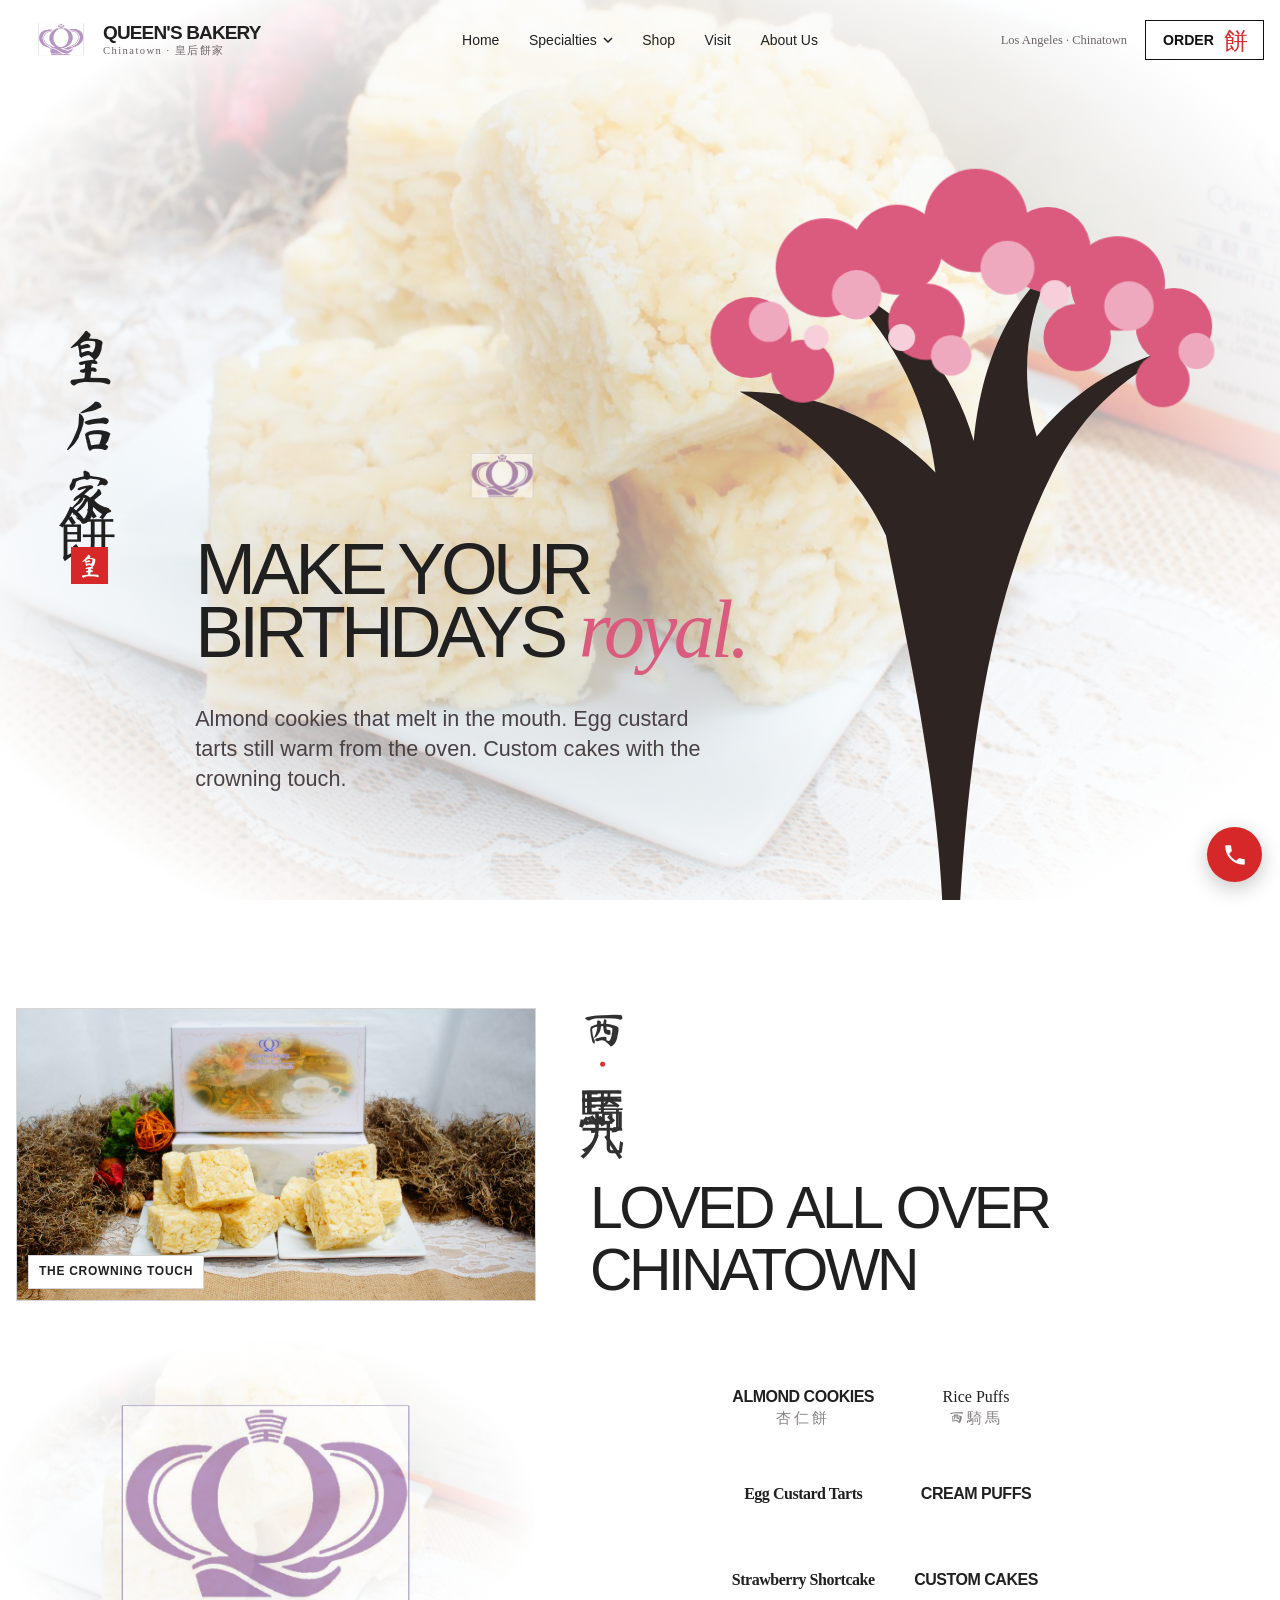
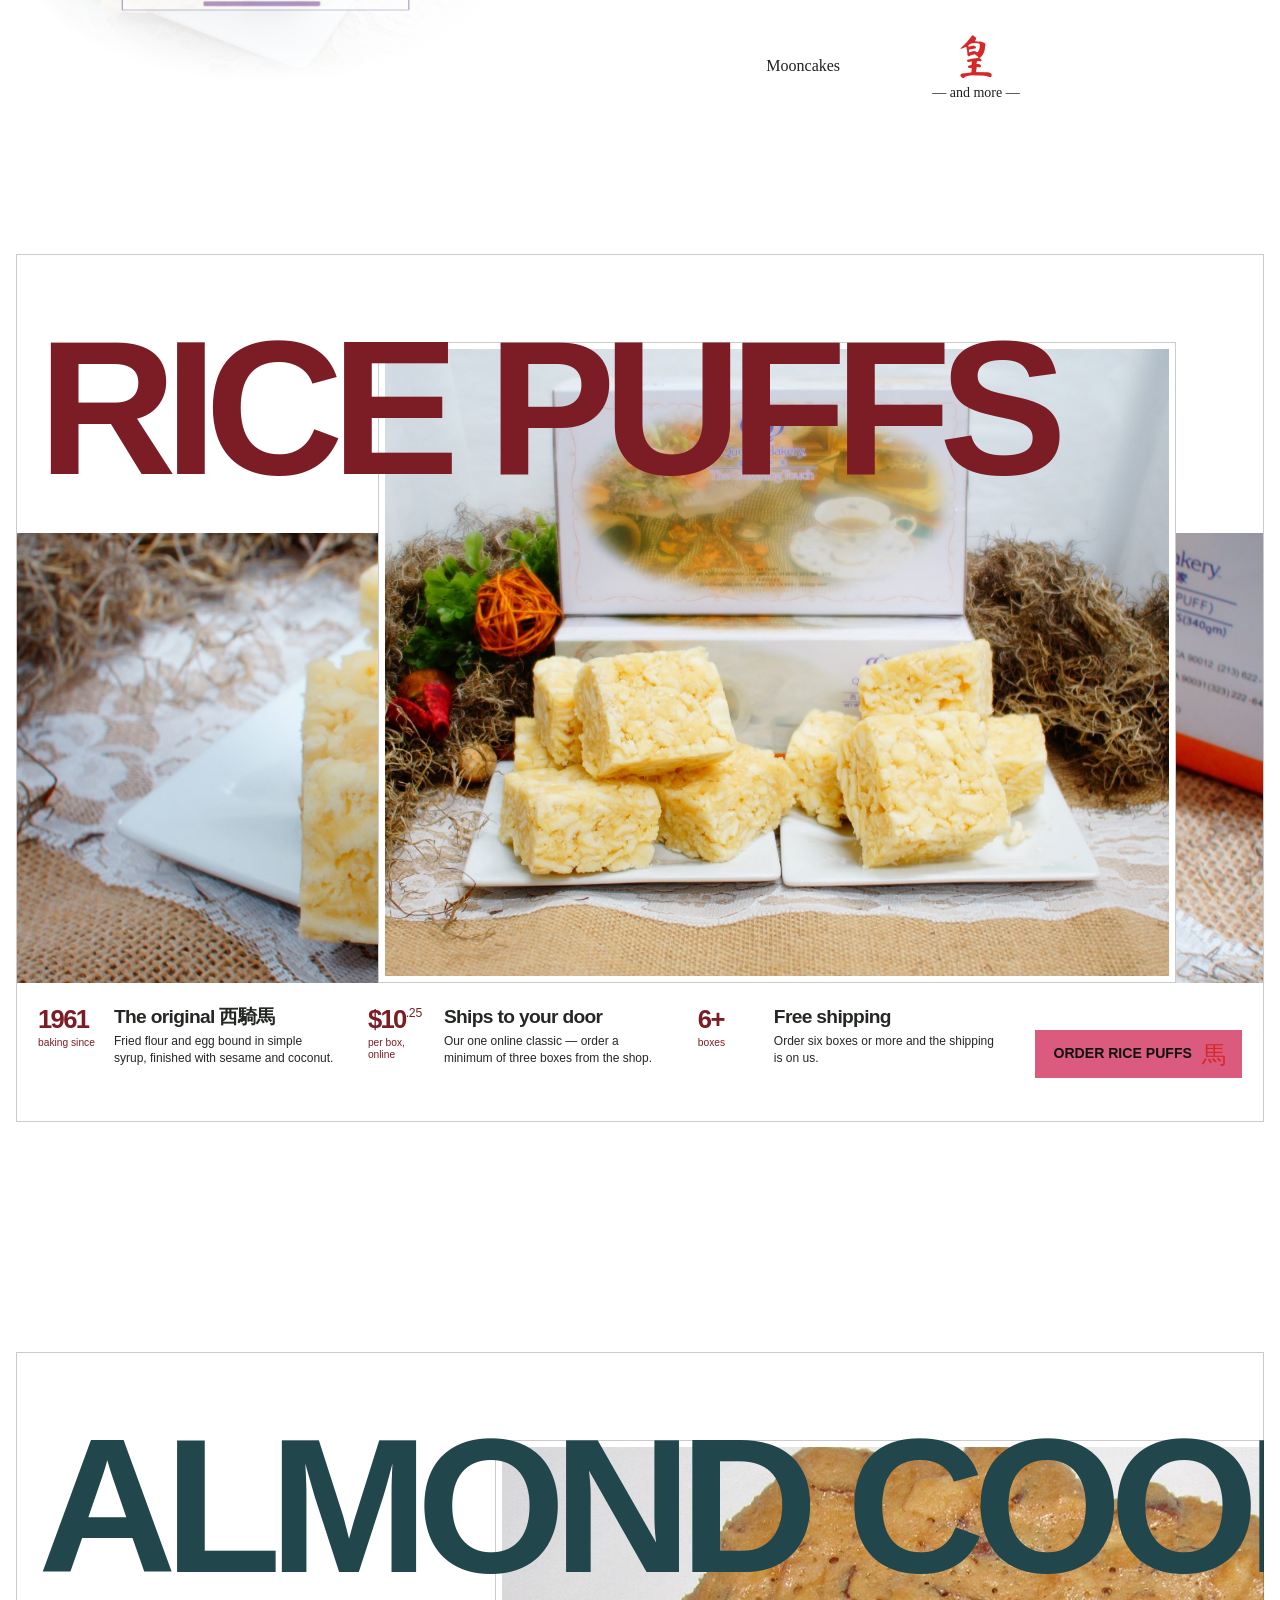
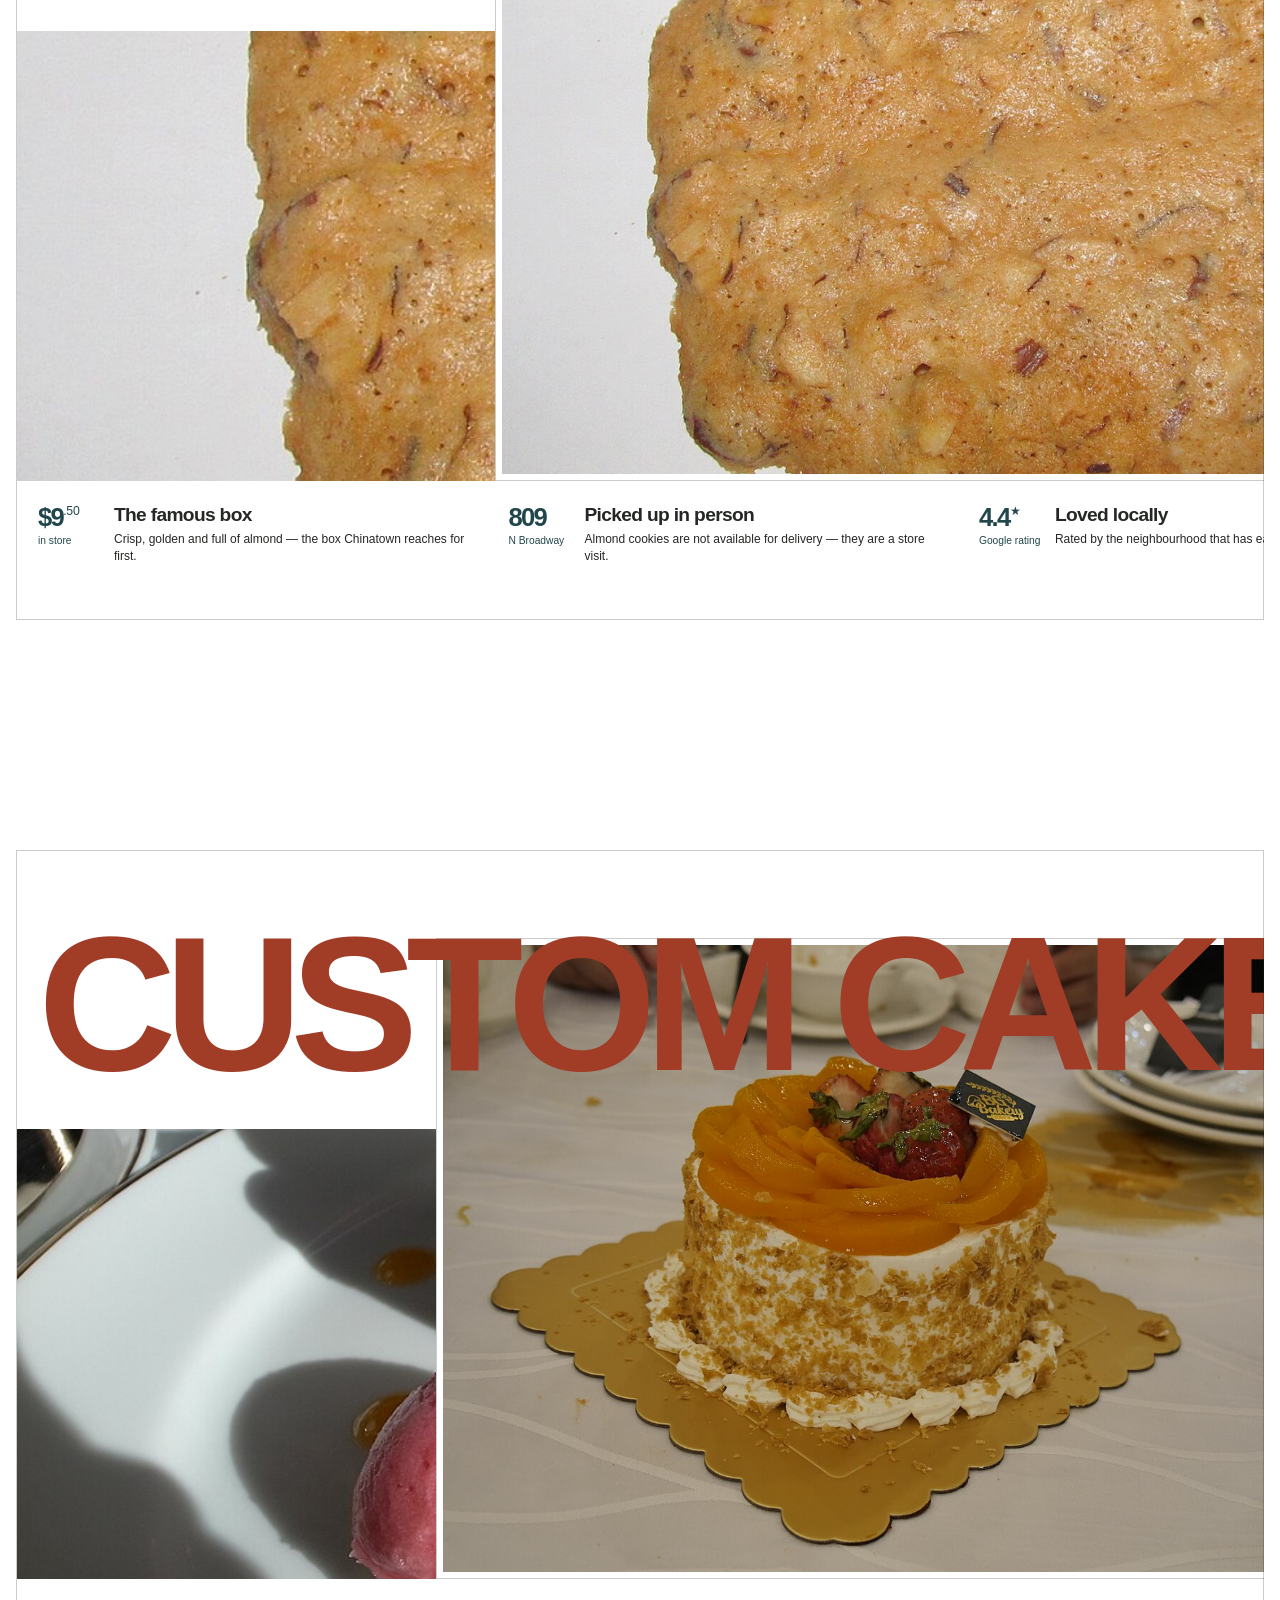
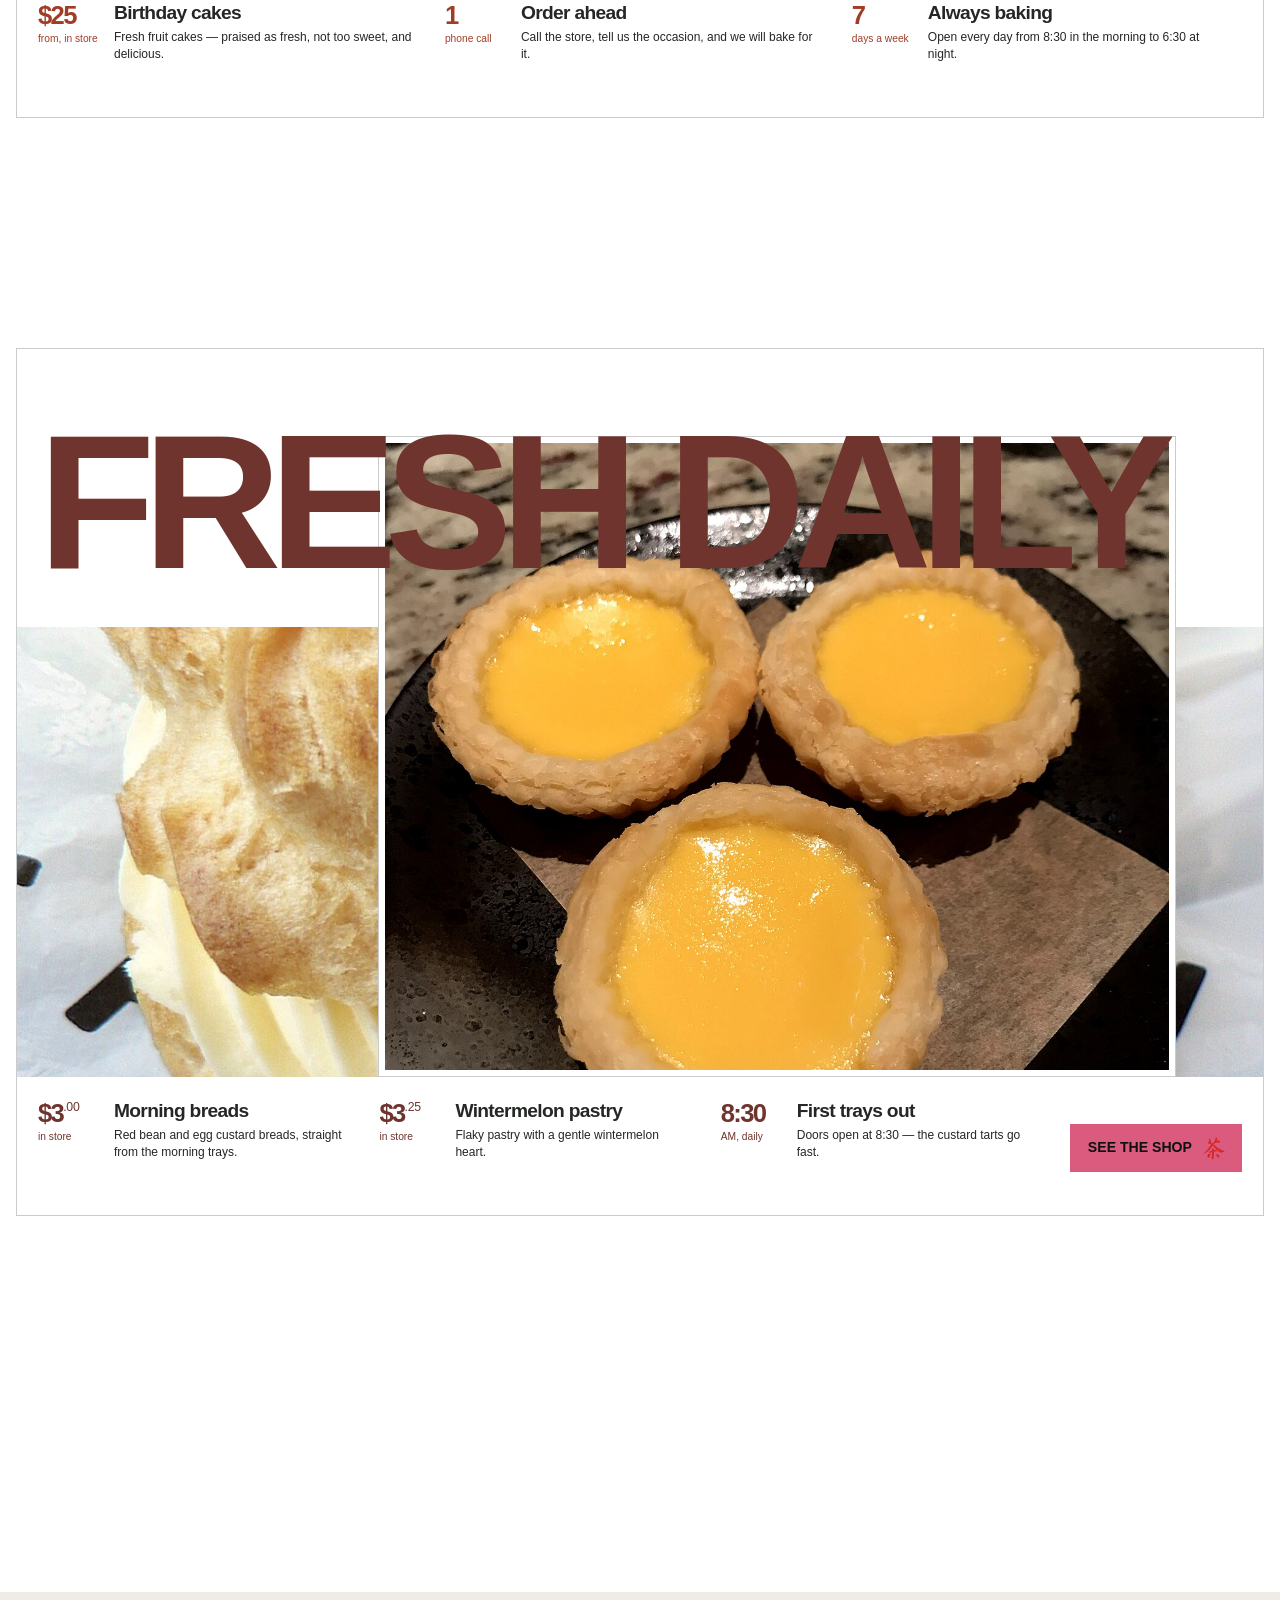
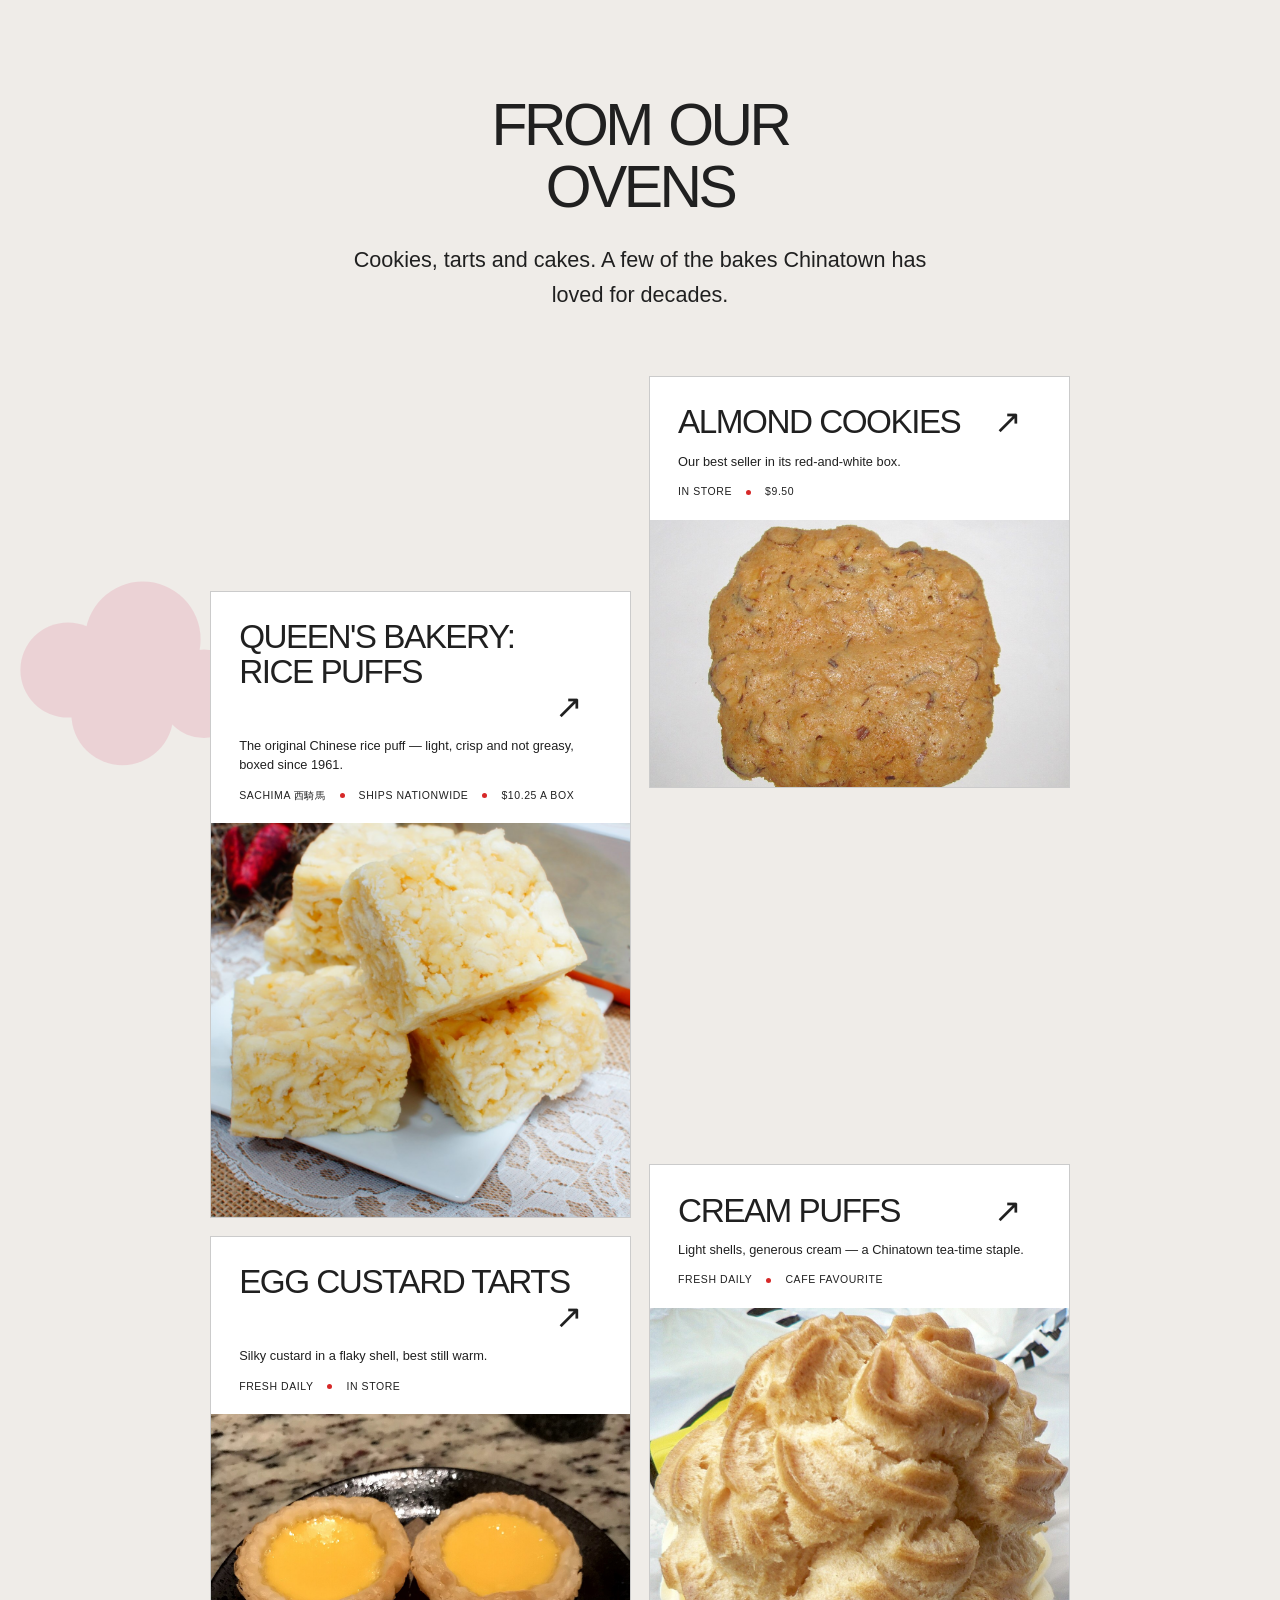
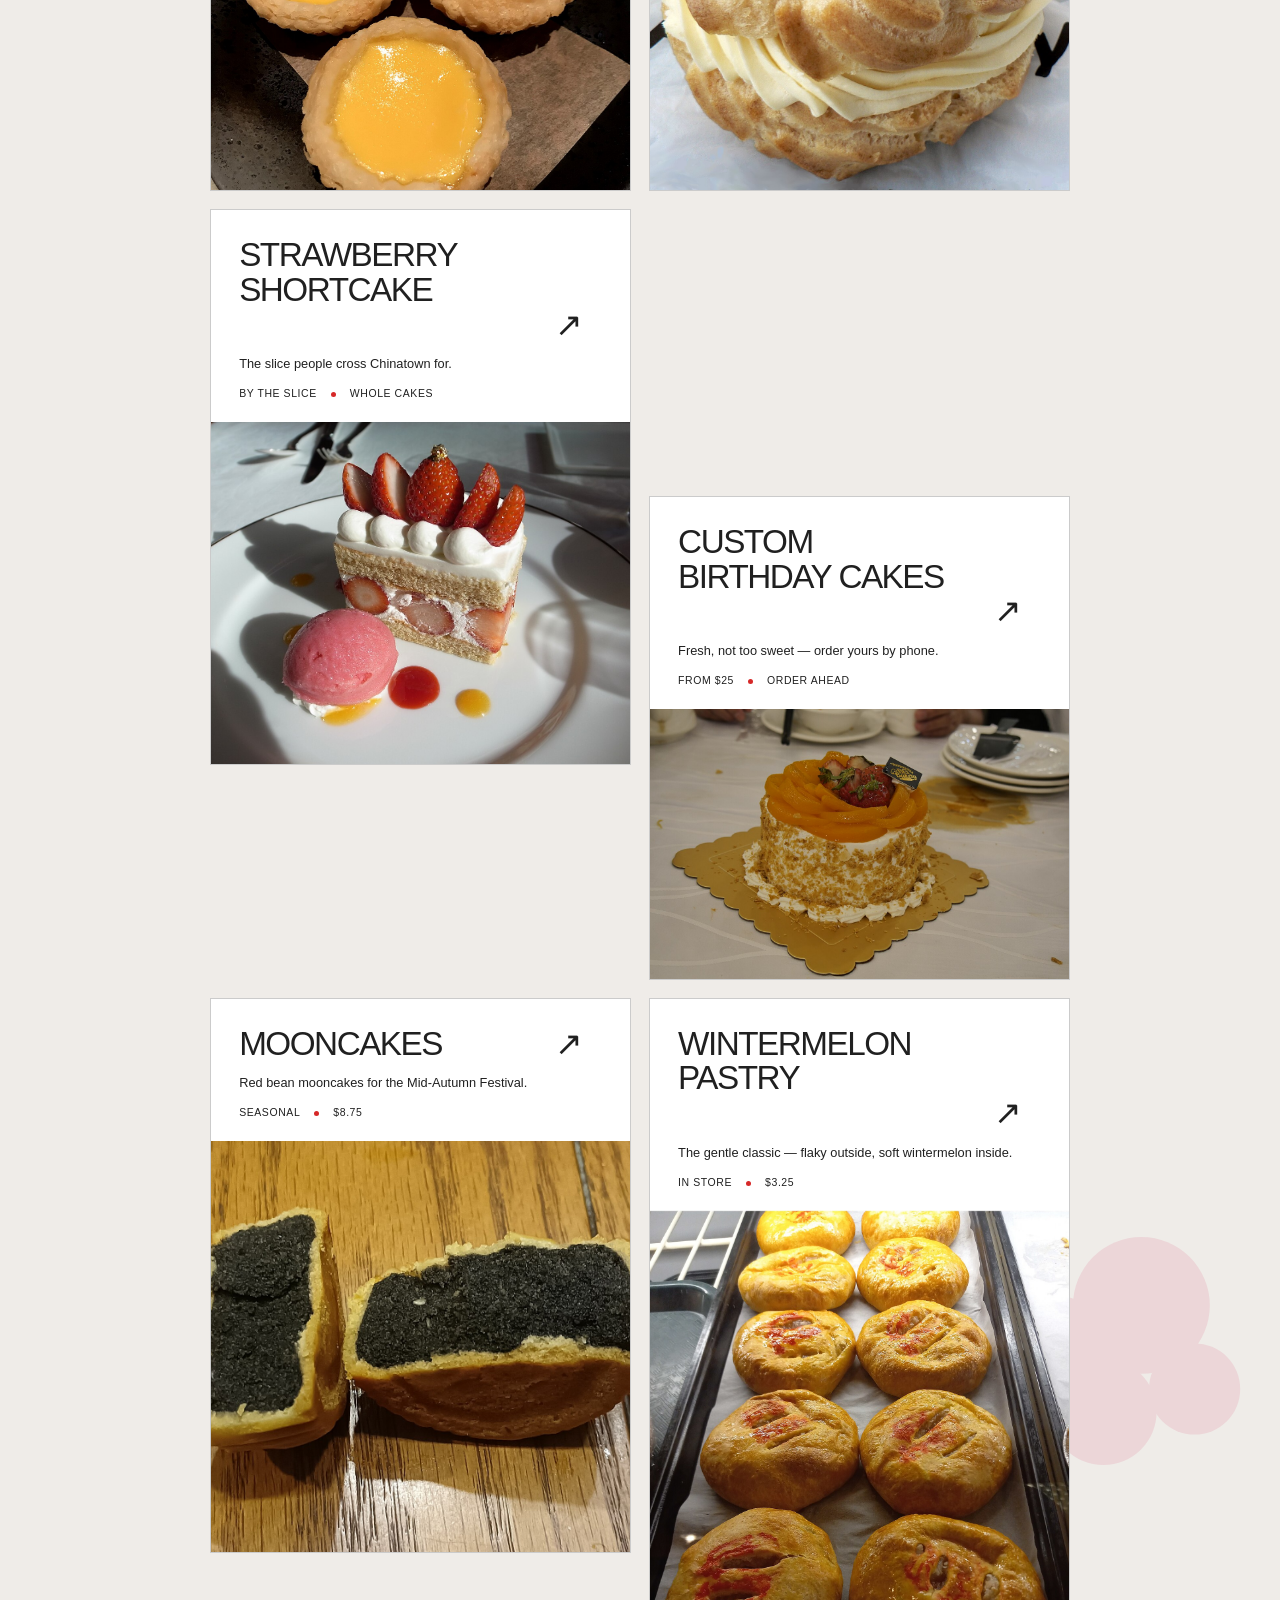
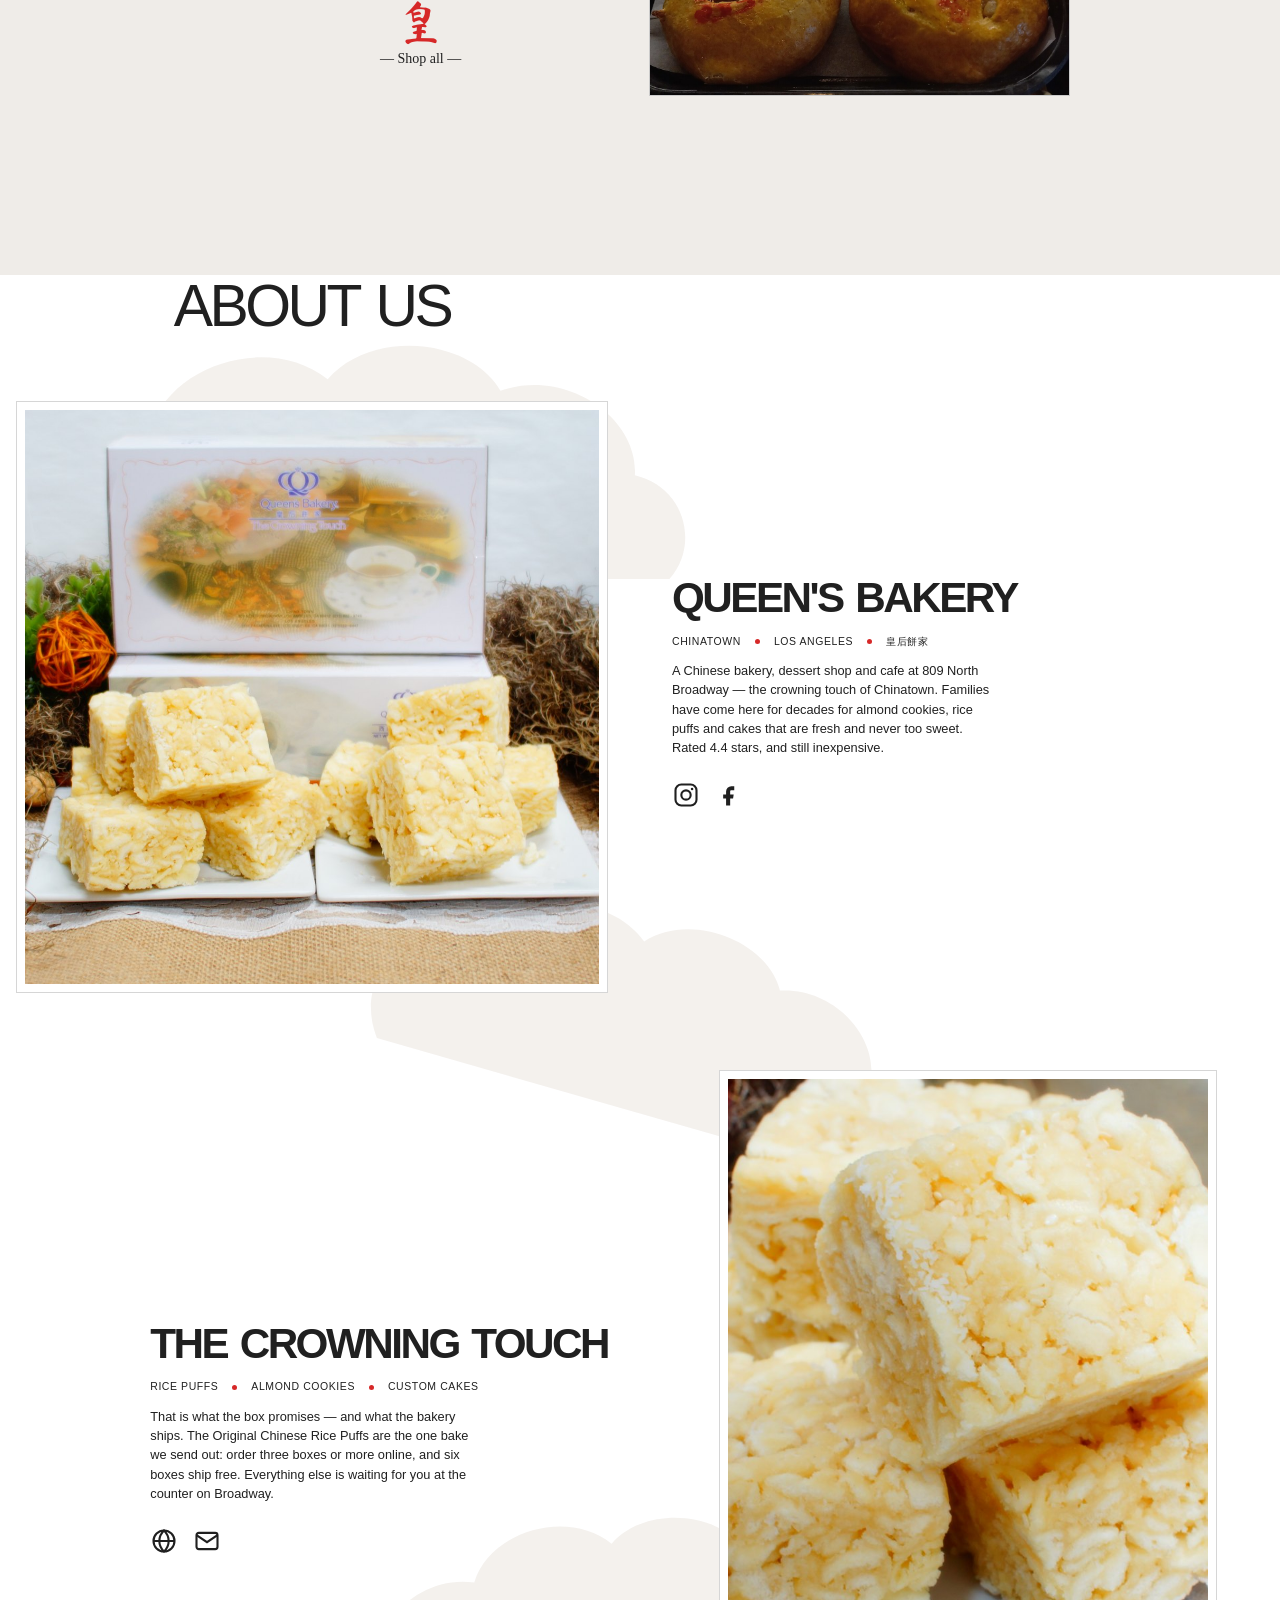
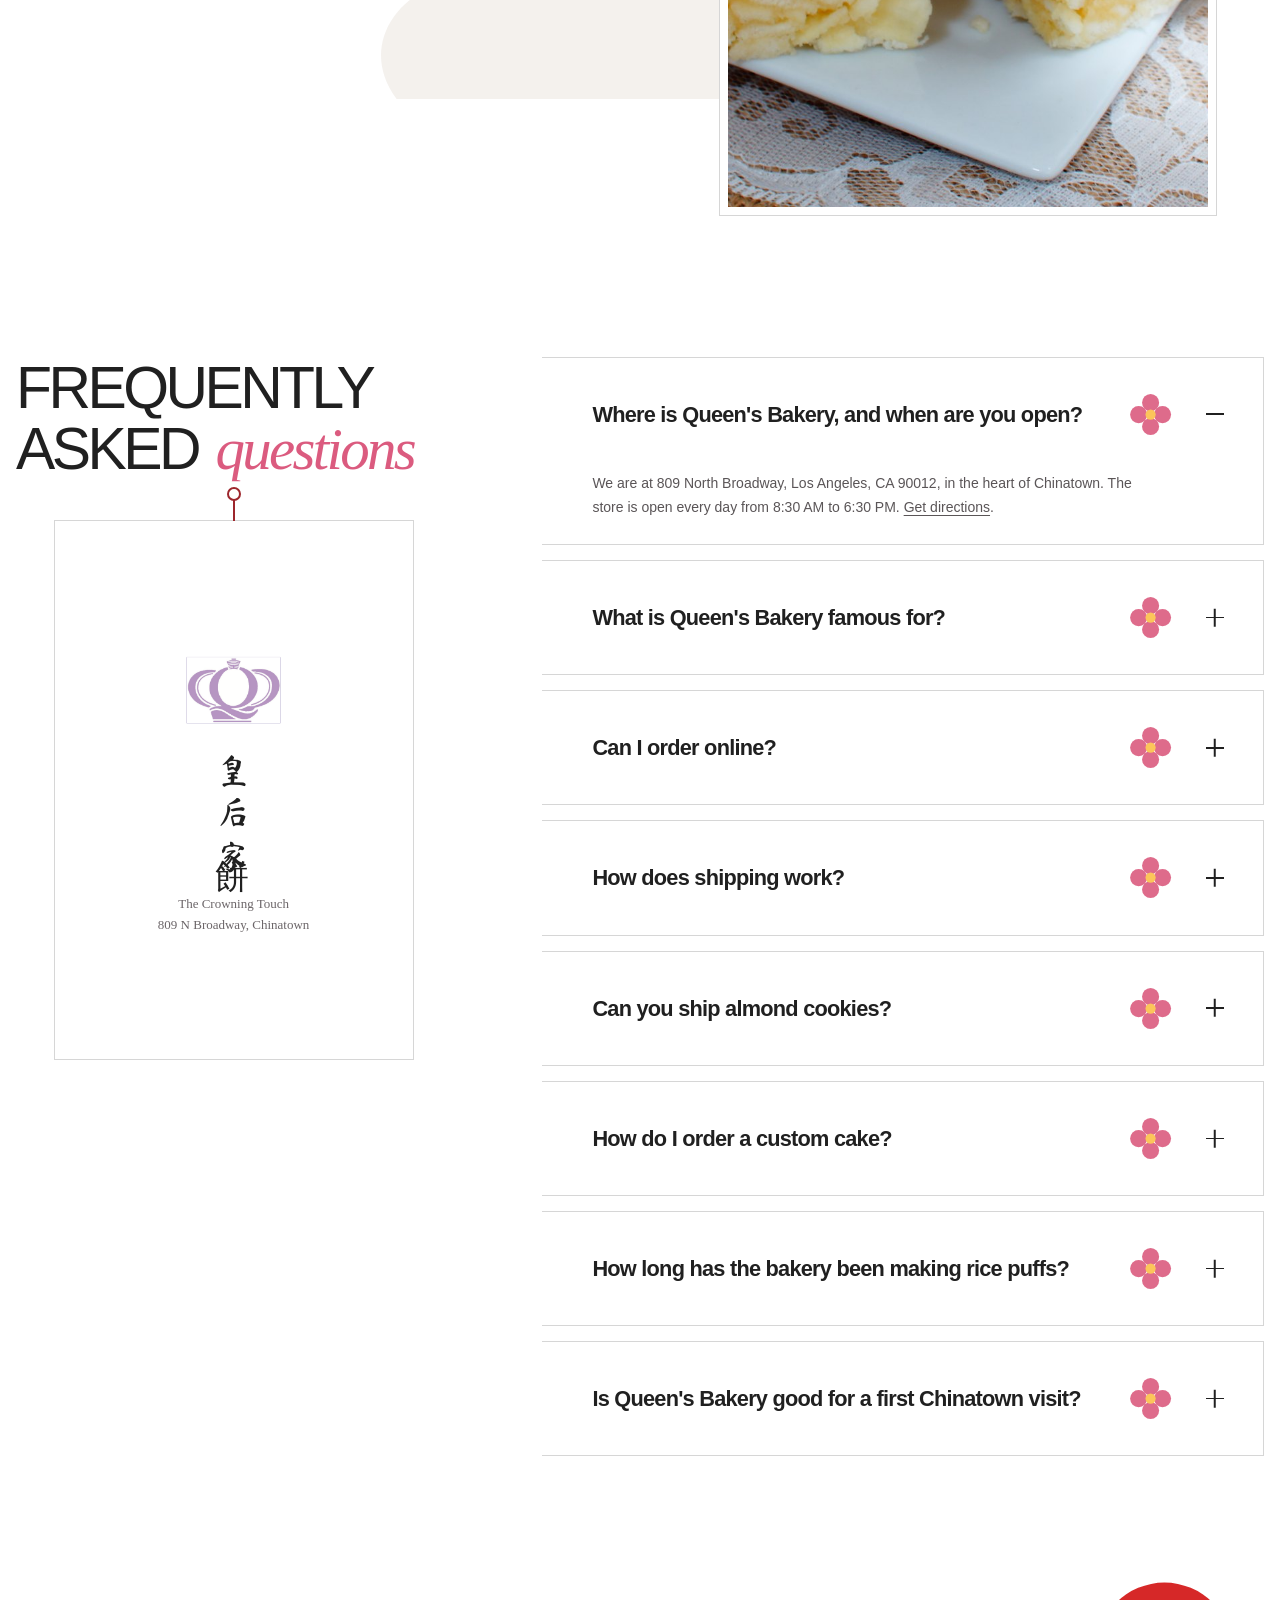
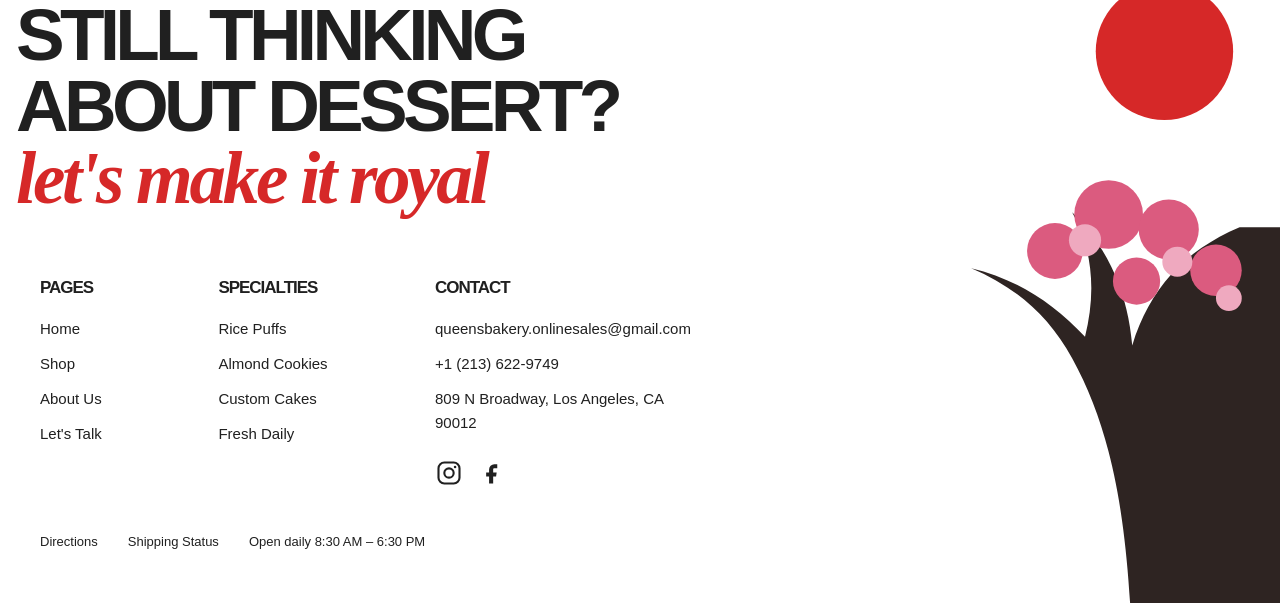
==== commit 316878ee: "FAQ: first item open by default, as on the reference" ====
--- a/index.html
+++ b/index.html
@@ -421,8 +421,8 @@
       </div>
     </div>
     <ul class="service-faq__list faq">
-      <li class="faq__item">
-        <button class="faq__question" type="button" aria-expanded="false"><span>Where is Queen's Bakery, and when are you open?</span><svg class="faq__flower" viewBox="0 0 60 60" aria-hidden="true"><g fill="#db5b7f"><circle cx="30" cy="16" r="10"/><circle cx="44" cy="30" r="10"/><circle cx="30" cy="44" r="10"/><circle cx="16" cy="30" r="10"/></g><circle cx="30" cy="30" r="6" fill="#fcbf49"/></svg><span class="faq__icon"></span></button>
+      <li class="faq__item is-open">
+        <button class="faq__question" type="button" aria-expanded="true"><span>Where is Queen's Bakery, and when are you open?</span><svg class="faq__flower" viewBox="0 0 60 60" aria-hidden="true"><g fill="#db5b7f"><circle cx="30" cy="16" r="10"/><circle cx="44" cy="30" r="10"/><circle cx="30" cy="44" r="10"/><circle cx="16" cy="30" r="10"/></g><circle cx="30" cy="30" r="6" fill="#fcbf49"/></svg><span class="faq__icon"></span></button>
         <div class="faq__answer"><div class="faq__answer-inner"><p>We are at 809 North Broadway, Los Angeles, CA 90012, in the heart of Chinatown. The store is open every day from 8:30 AM to 6:30 PM. <a href="https://maps.google.com/?cid=10081724255272147053" target="_blank" rel="noopener">Get directions</a>.</p></div></div>
       </li>
       <li class="faq__item">
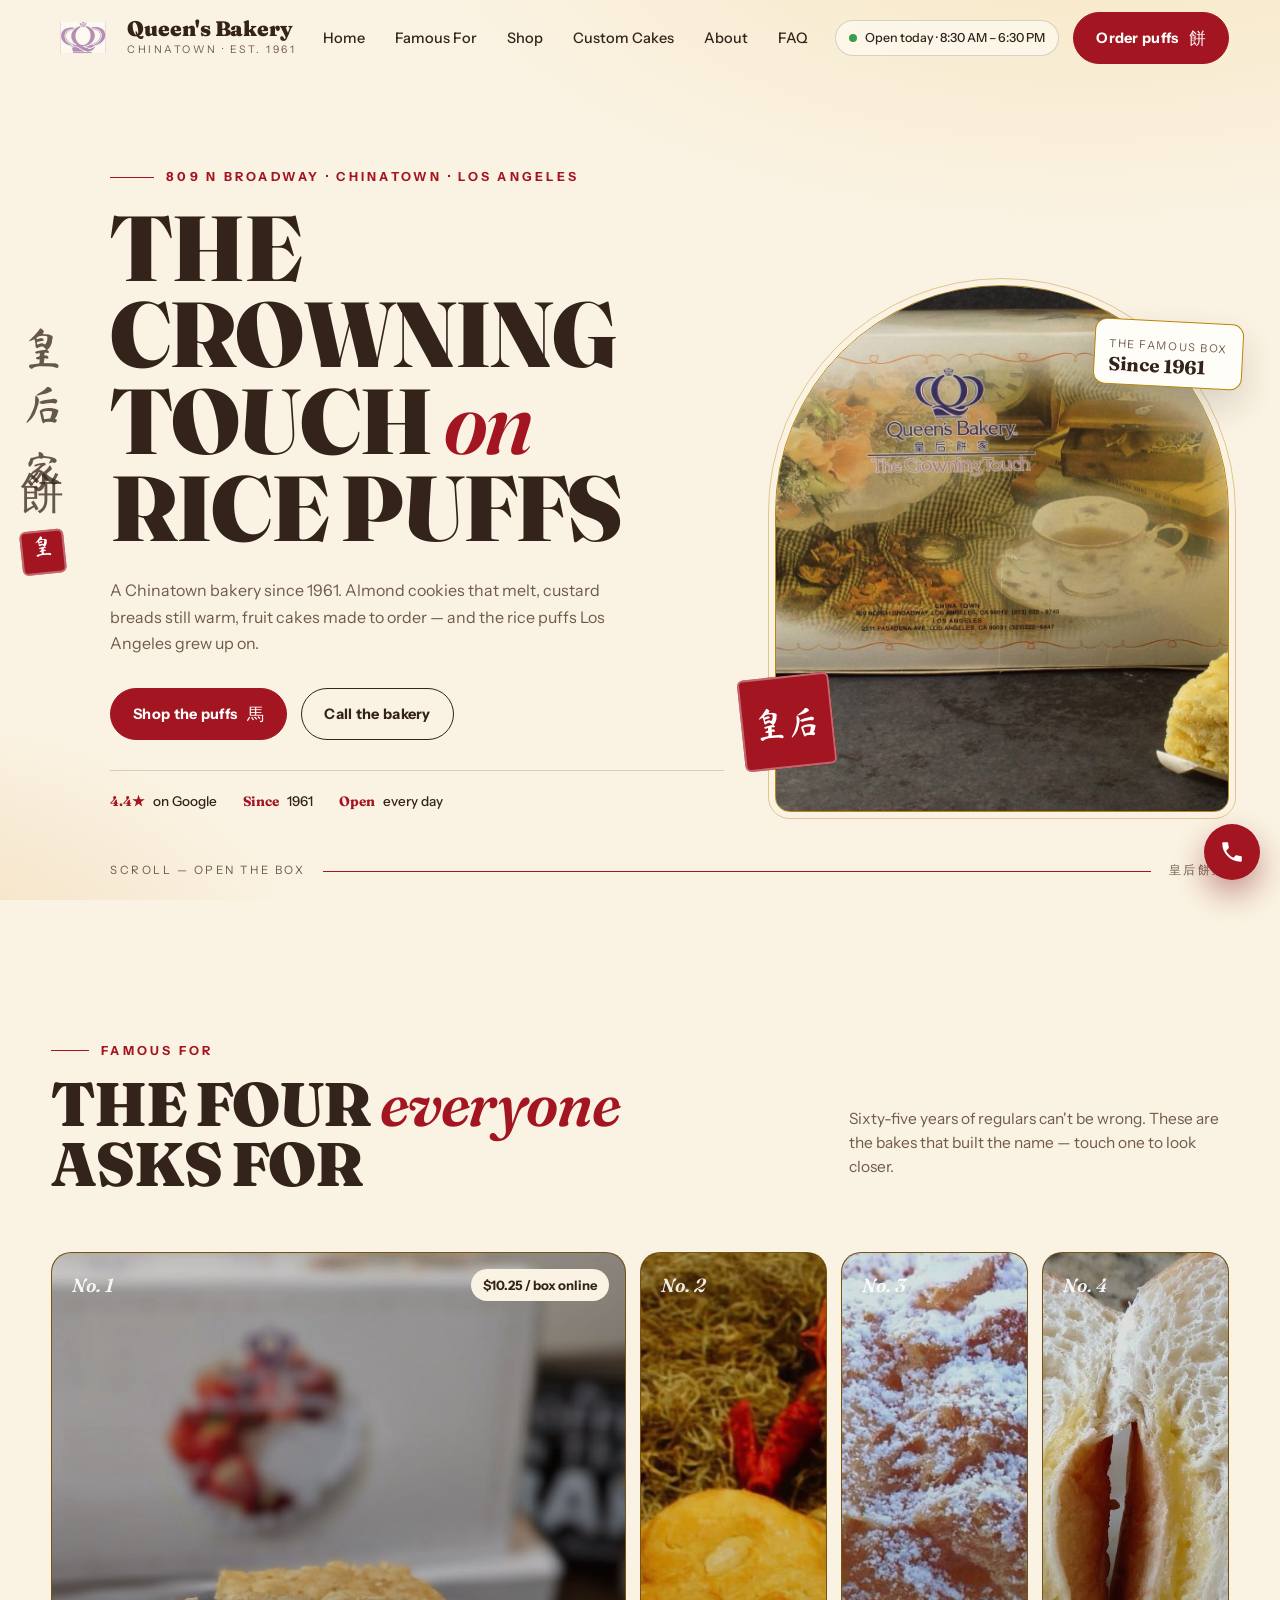
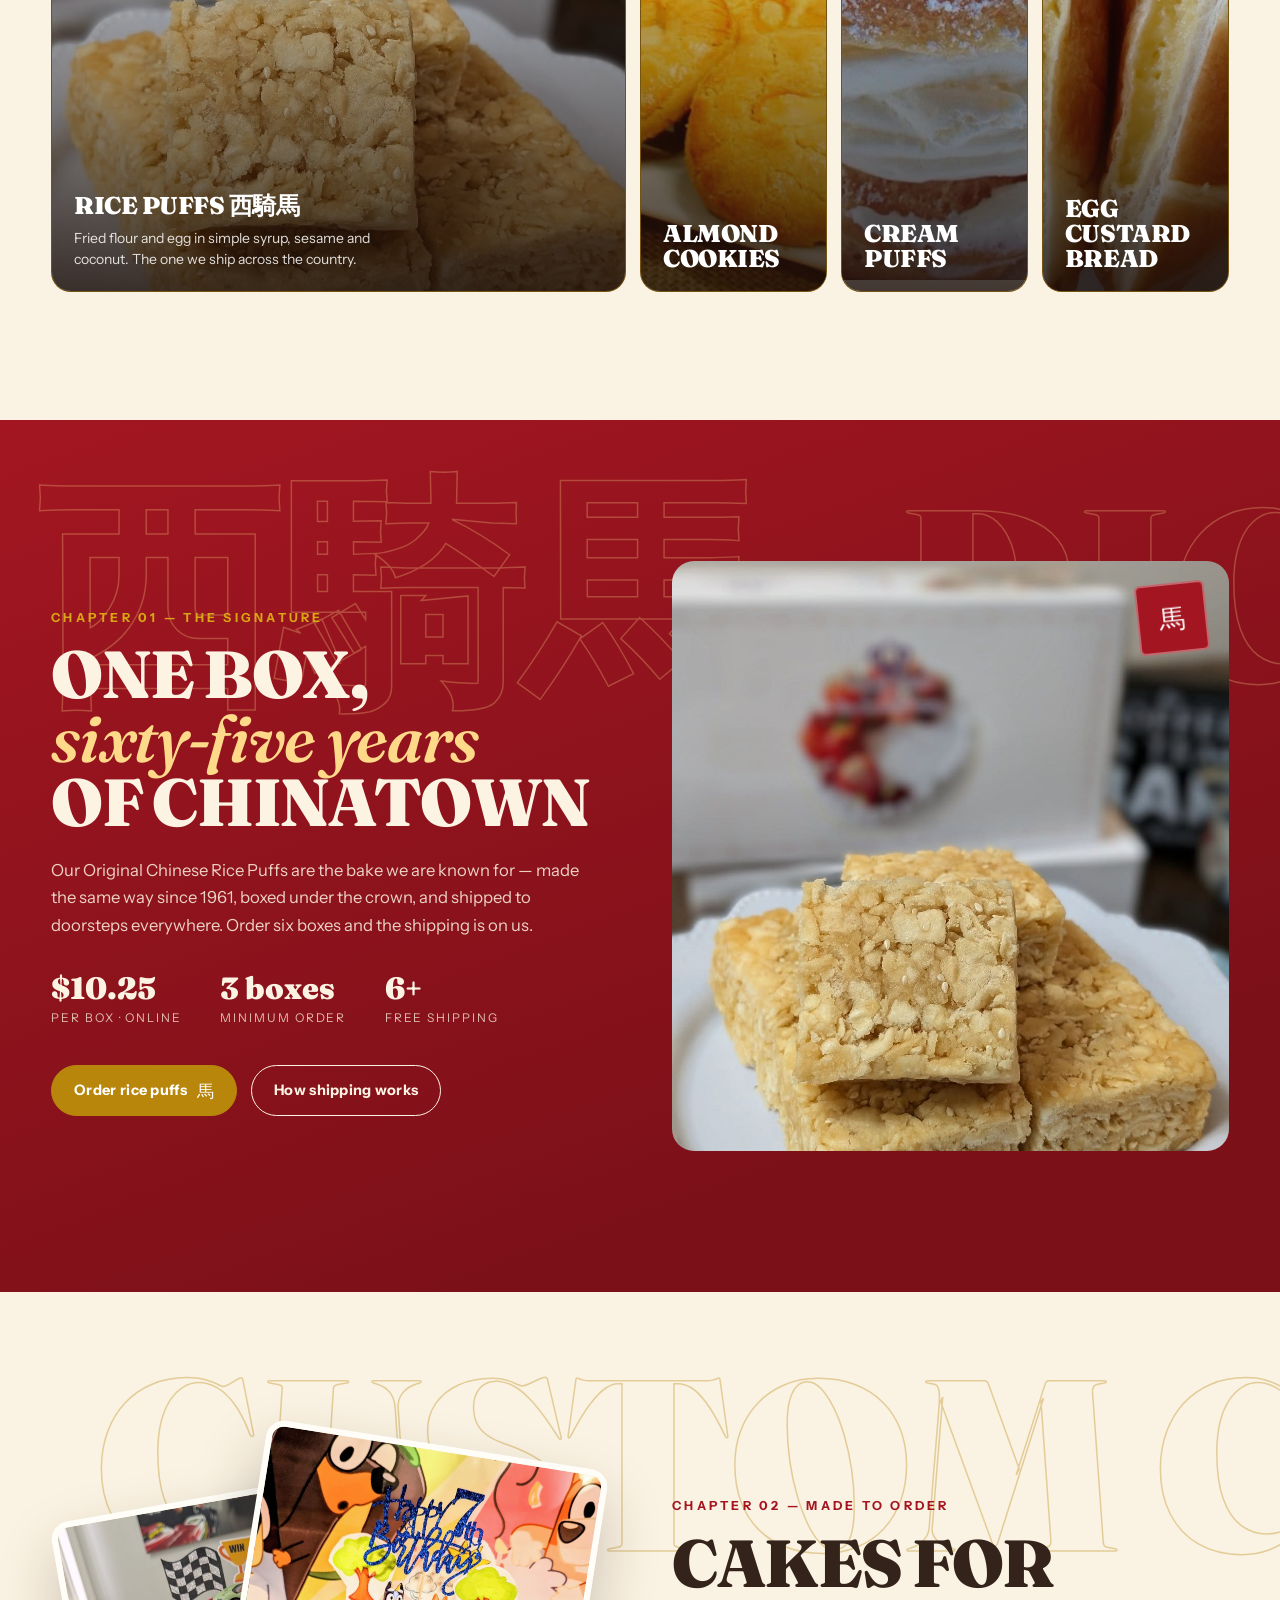
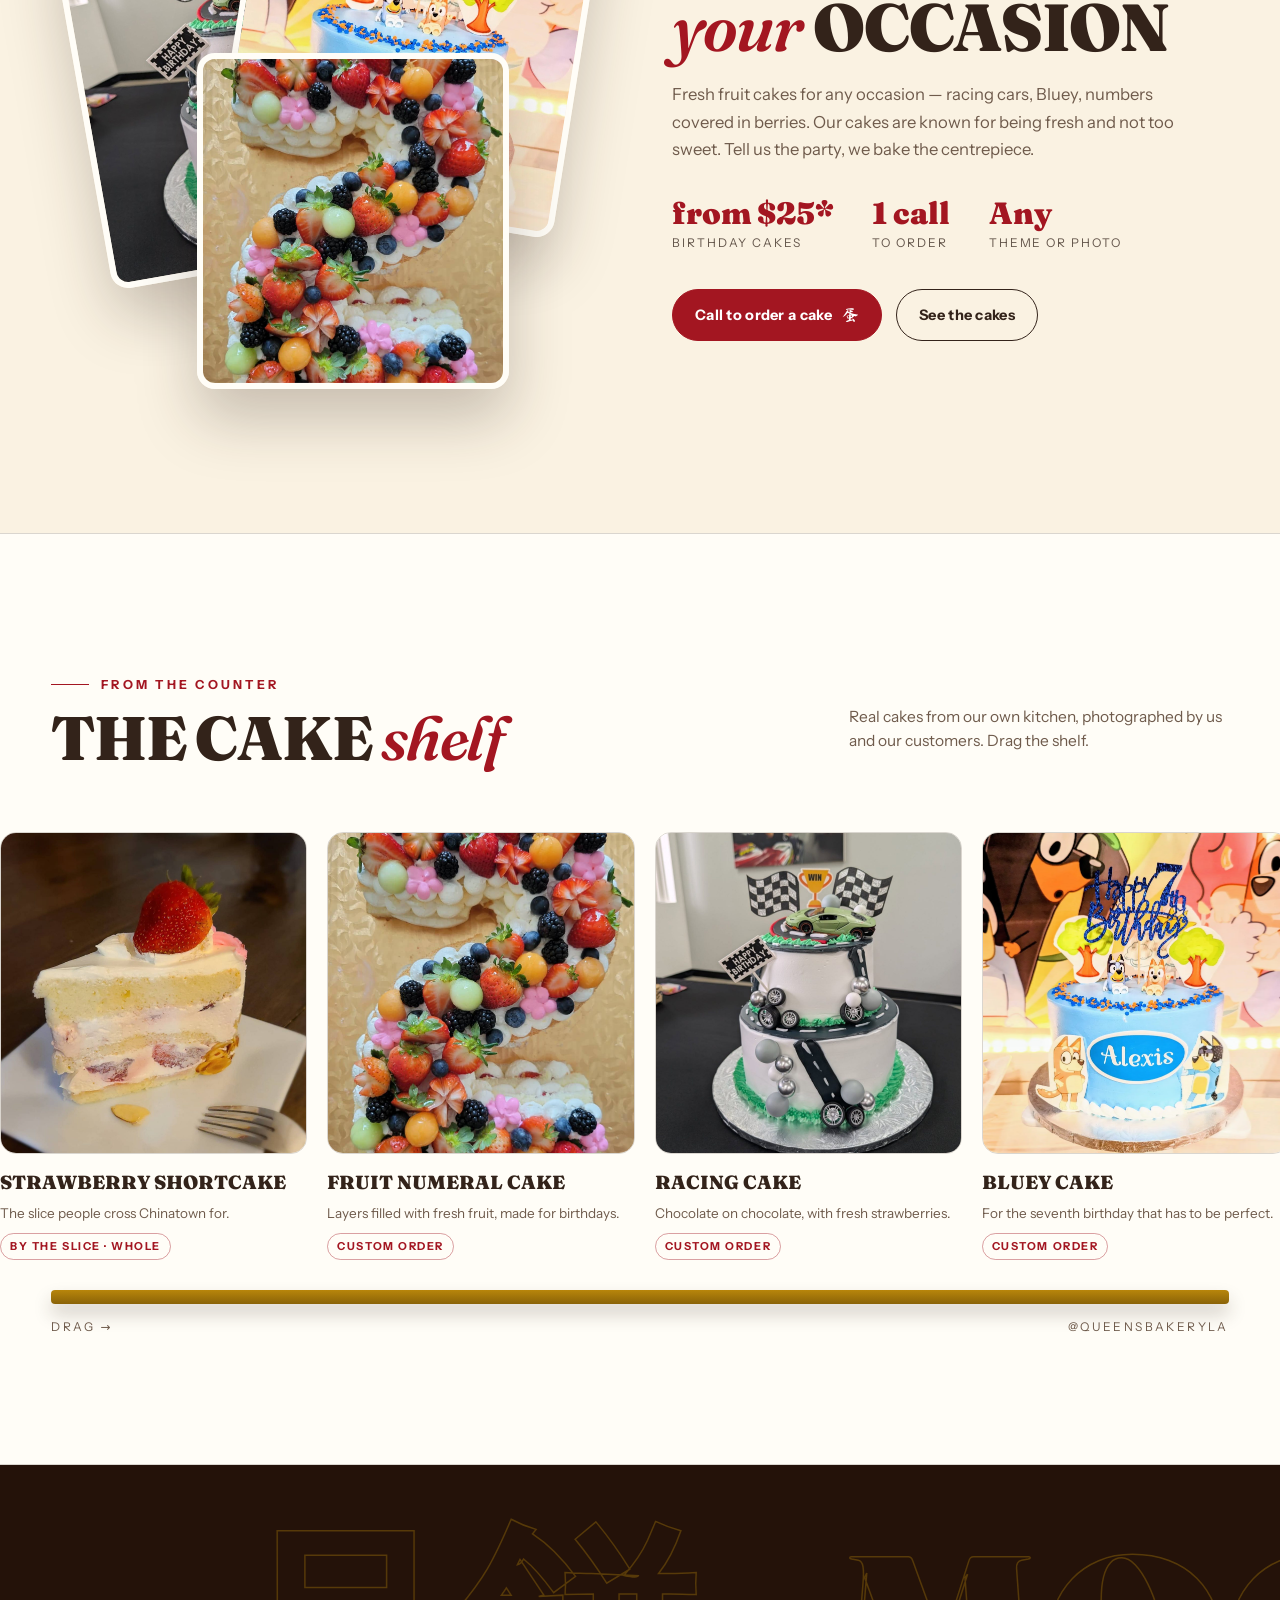
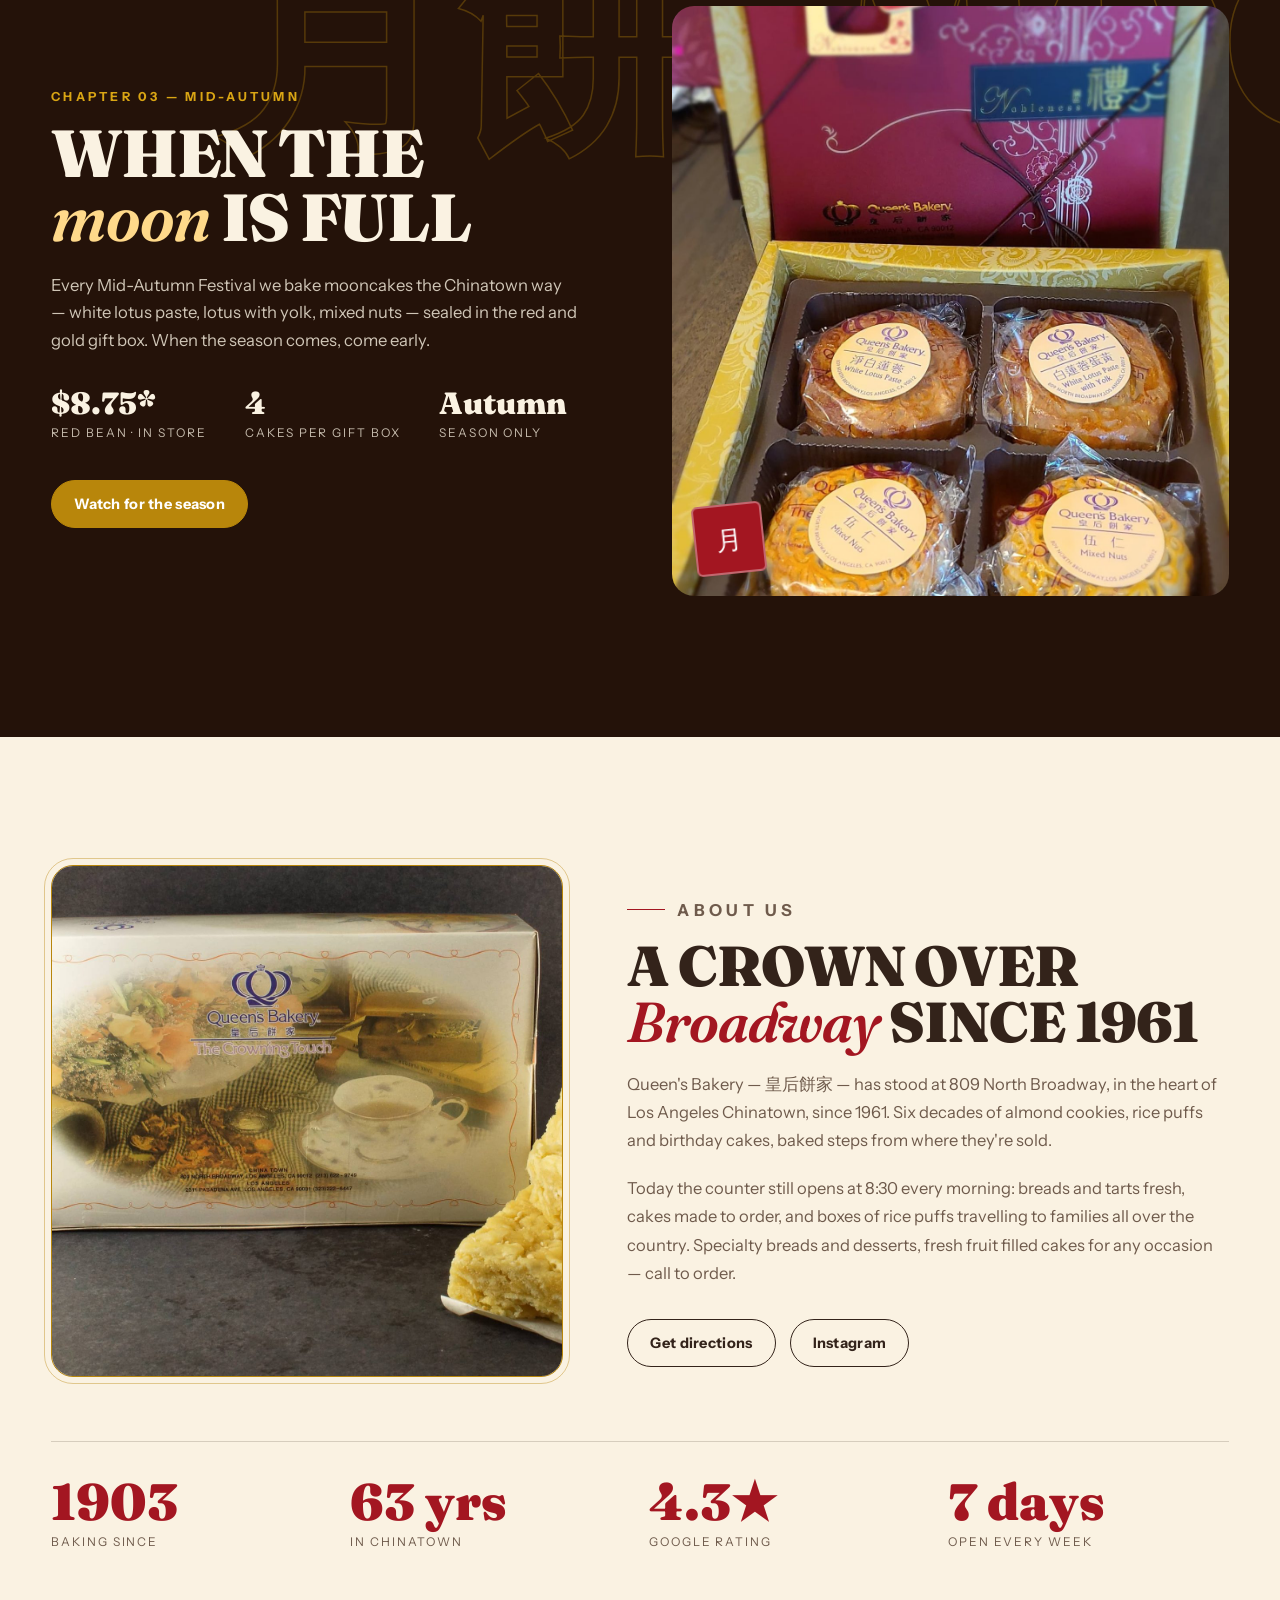
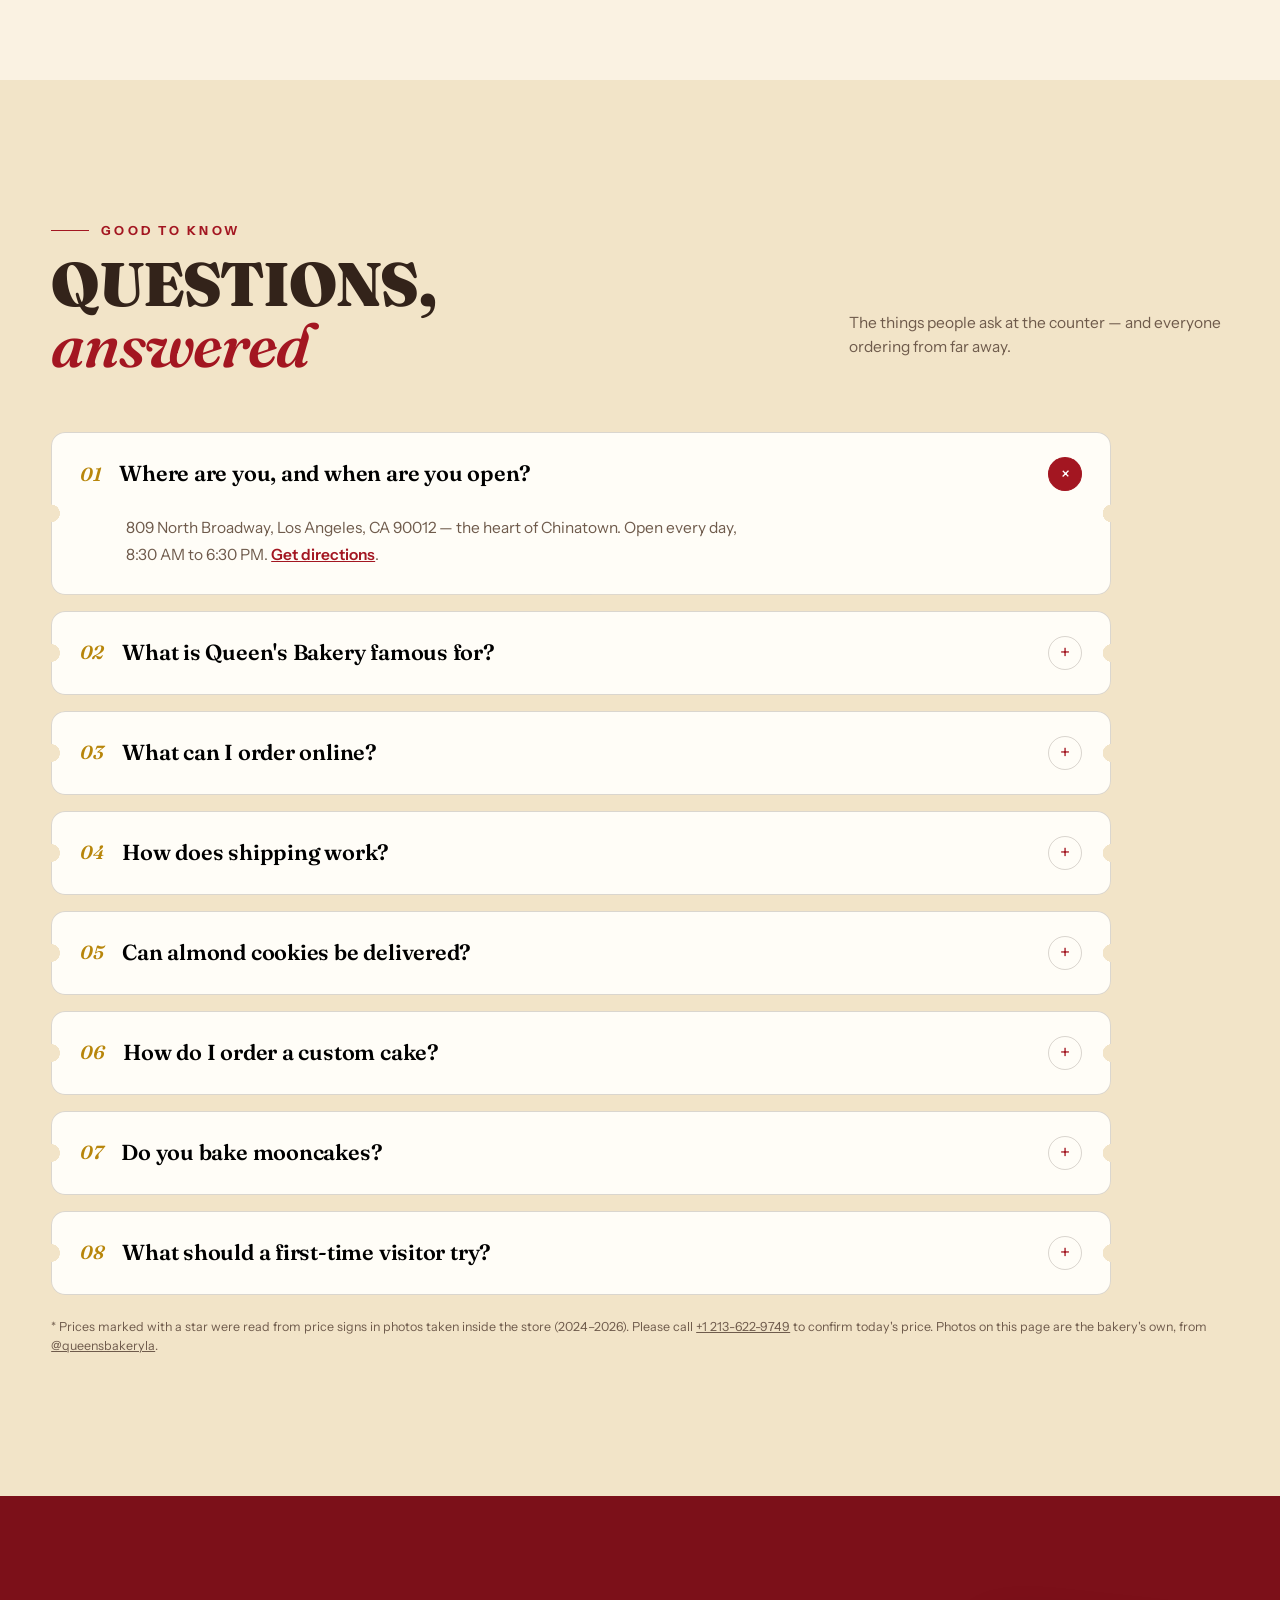
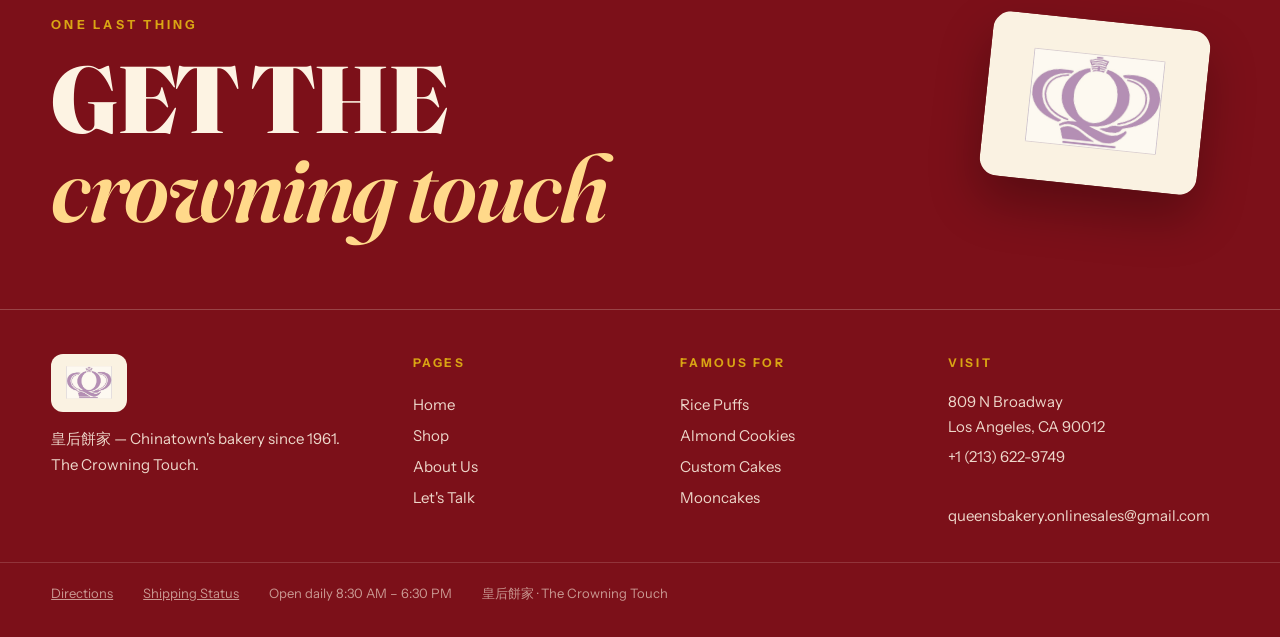
==== commit ad4e917c: "Own-design rebuild: The Crown Box theme, real Instagram photos" ====
--- a/index.html
+++ b/index.html
@@ -3,516 +3,324 @@
 <head>
 <meta charset="UTF-8">
 <meta name="viewport" content="width=device-width, initial-scale=1.0">
-<title>Queen's Bakery — Chinatown 皇后餅家 | Los Angeles</title>
-<meta name="description" content="Queen's Bakery, Chinatown, Los Angeles. Almond cookies, original Chinese rice puffs, egg custard tarts, cream puffs, strawberry shortcake and custom cakes. 809 N Broadway — open daily 8:30 AM to 6:30 PM.">
+<title>Queen's Bakery — Chinatown, Los Angeles 皇后餅家 | Rice Puffs, Almond Cookies, Custom Cakes</title>
+<meta name="description" content="Queen's Bakery, 809 N Broadway, Chinatown Los Angeles. Baking since 1961 — famous rice puffs, almond cookies, egg custard breads and fresh fruit cakes. The Crowning Touch.">
 <link rel="icon" href="assets/img/queens-logo.png">
 <link rel="stylesheet" href="assets/css/site.css">
-<style>
-  .bloom{transform-box:fill-box;transform-origin:center;animation:bloom-in 1.1s cubic-bezier(.2,.65,.3,1) both;animation-delay:var(--d,0s)}
-  @keyframes bloom-in{from{opacity:0;transform:scale(.2)}to{opacity:1;transform:scale(1)}}
-  .tree-sway{transform-origin:bottom center;animation:sway 9s ease-in-out infinite alternate}
-  @keyframes sway{from{transform:rotate(-.6deg)}to{transform:rotate(.6deg)}}
-</style>
 </head>
 <body>
-<div id="customCursor" aria-hidden="true"><span>View</span></div>
-
-<header class="header header--paper header--wide" id="siteHeader">
-  <div class="header__wrapper">
-    <nav aria-label="Main">
-      <a class="header__logo-container" href="index.html" aria-label="Queen's Bakery — home">
-        <img class="header__logo" src="assets/img/queens-logo.png" alt="Queen's Bakery crown logo">
-        <span class="header__wordmark">Queen's Bakery<small>Chinatown · 皇后餅家</small></span>
-      </a>
-      <div class="header__navigation">
-        <span class="nav-item"><a href="index.html">Home</a></span>
-        <span class="nav-item nav-item--has-dropdown">
-          <button class="nav-item__link" type="button" aria-haspopup="true">Specialties
-            <svg width="10" height="6" viewBox="0 0 10 6" fill="none" aria-hidden="true"><path d="M1 1l4 4 4-4" stroke="currentColor" stroke-width="1.5"/></svg>
-          </button>
-          <div class="nav-dropdown" role="menu">
-            <div class="nav-dropdown__container">
-              <a class="nav-dropdown__item" href="#poster-rice-puffs"><span class="service-preview"><span class="service-preview__title">Rice Puffs</span><span class="service-preview__art"><img src="assets/img/queens-2-web.jpg" alt="Original Chinese Rice Puffs box"></span></span></a>
-              <a class="nav-dropdown__item" href="#poster-almond-cookies"><span class="service-preview service-preview--almond"><span class="service-preview__title">Almond Cookies</span><span class="service-preview__art"><img src="assets/img/almond-cookies.jpg" alt="Chinese almond cookies"></span></span></a>
-              <a class="nav-dropdown__item" href="#poster-cakes"><span class="service-preview service-preview--cakes"><span class="service-preview__title">Custom Cakes</span><span class="service-preview__art"><img src="assets/img/birthday-cake.jpg" alt="Fruit birthday cake"></span></span></a>
-              <a class="nav-dropdown__item" href="#poster-fresh-daily"><span class="service-preview service-preview--fresh"><span class="service-preview__title">Fresh Daily</span><span class="service-preview__art"><img src="assets/img/egg-tarts.jpg" alt="Egg custard tarts"></span></span></a>
-            </div>
-          </div>
-        </span>
-        <span class="nav-item"><a href="shop.html">Shop</a></span>
-        <span class="nav-item"><a href="#visit">Visit</a></span>
-        <span class="nav-item"><a href="#about">About Us</a></span>
-      </div>
-      <div class="header__right">
-        <span class="header__place">Los Angeles · Chinatown</span>
-        <a class="contact-postcard-cta" href="shop.html"><span class="contact-postcard-cta__label">Order</span><span class="contact-postcard-cta__kanji">餅</span></a>
-      </div>
-      <div class="header__navigation-mobile">
-        <button class="header__menu-toggle" id="menuToggle" type="button" aria-label="Open menu" aria-expanded="false">☰</button>
-      </div>
+
+<header class="header" id="siteHeader">
+  <div class="header__in">
+    <a class="header__brand" href="index.html" aria-label="Queen's Bakery — home">
+      <img src="assets/img/queens-logo.png" alt="Queen's Bakery crown logo">
+      <span><b>Queen's Bakery</b><small>Chinatown · Est. 1961</small></span>
+    </a>
+    <nav class="header__nav" aria-label="Main">
+      <a href="index.html">Home</a>
+      <a href="#famous">Famous For</a>
+      <a href="shop.html">Shop</a>
+      <a href="#cakes">Custom Cakes</a>
+      <a href="#about">About</a>
+      <a href="#faq">FAQ</a>
     </nav>
-  </div>
-  <div class="nav-dropdown-mobile" id="mobileMenu">
-    <div class="services-mobile__grid">
-      <a class="services-mobile__item" href="#poster-rice-puffs"><img class="services-mobile__art" src="assets/img/queens-2-web.jpg" alt=""><span class="services-mobile__title">Rice Puffs</span></a>
-      <a class="services-mobile__item services-mobile__item--almond" href="#poster-almond-cookies"><img class="services-mobile__art" src="assets/img/almond-cookies.jpg" alt=""><span class="services-mobile__title">Almond Cookies</span></a>
-      <a class="services-mobile__item services-mobile__item--cakes" href="#poster-cakes"><img class="services-mobile__art" src="assets/img/birthday-cake.jpg" alt=""><span class="services-mobile__title">Custom Cakes</span></a>
-      <a class="services-mobile__item services-mobile__item--fresh" href="#poster-fresh-daily"><img class="services-mobile__art" src="assets/img/egg-tarts.jpg" alt=""><span class="services-mobile__title">Fresh Daily</span></a>
-    </div>
-    <div class="nav-dropdown-mobile__links">
-      <a href="index.html">Home</a><a href="shop.html">Shop</a><a href="#visit">Visit</a><a href="#about">About Us</a><a href="#faq">FAQ</a>
-    </div>
-    <a class="contact-postcard-cta" href="shop.html"><span class="contact-postcard-cta__label">Order</span><span class="contact-postcard-cta__kanji">餅</span></a>
+    <div class="header__right">
+      <span class="hours-chip"><i></i>Open today · 8:30 AM – 6:30 PM</span>
+      <a class="btn" href="shop.html"><span>Order puffs</span><span class="brush">餅</span></a>
+      <button class="header__burger" id="menuToggle" type="button" aria-label="Open menu" aria-expanded="false">☰</button>
+    </div>
   </div>
 </header>
-
-<main class="home paper-page">
-
-  <!-- HERO -->
-  <div class="hero" id="hero">
-    <div class="hero__landscape"><img src="assets/img/queens-1-web.jpg" alt=""></div>
-    <div class="hero__artwork" aria-hidden="true">
-      <svg viewBox="0 0 600 800" width="100%" height="100%" preserveAspectRatio="xMidYMax meet">
-        <g class="tree-sway">
-          <path d="M300 800 C290 640 268 520 218 420 C190 364 150 330 96 306 C150 318 196 344 232 388 C246 340 244 288 218 236 C262 276 282 330 288 392 C306 330 344 282 404 254 C356 306 330 356 322 420 C368 372 428 348 496 348 C436 380 392 420 366 476 C350 560 322 680 316 800 Z" fill="#2e2422"/>
-          <g fill="#db5b7f">
-            <circle class="bloom" style="--d:.1s" cx="110" cy="290" r="34"/><circle class="bloom" style="--d:.3s" cx="160" cy="252" r="42"/><circle class="bloom" style="--d:.5s" cx="222" cy="222" r="38"/>
-            <circle class="bloom" style="--d:.2s" cx="286" cy="196" r="46"/><circle class="bloom" style="--d:.6s" cx="356" cy="222" r="40"/><circle class="bloom" style="--d:.4s" cx="420" cy="238" r="44"/>
-            <circle class="bloom" style="--d:.7s" cx="486" cy="300" r="36"/><circle class="bloom" style="--d:.25s" cx="196" cy="300" r="30"/><circle class="bloom" style="--d:.55s" cx="330" cy="286" r="34"/>
-            <circle class="bloom" style="--d:.8s" cx="440" cy="330" r="28"/><circle class="bloom" style="--d:.45s" cx="120" cy="338" r="24"/>
-          </g>
-          <g fill="#efa9bf">
-            <circle class="bloom" style="--d:.35s" cx="150" cy="272" r="22"/><circle class="bloom" style="--d:.65s" cx="258" cy="238" r="24"/><circle class="bloom" style="--d:.15s" cx="392" cy="262" r="22"/>
-            <circle class="bloom" style="--d:.75s" cx="470" cy="286" r="18"/><circle class="bloom" style="--d:.5s" cx="308" cy="316" r="18"/><circle class="bloom" style="--d:.9s" cx="90" cy="312" r="16"/>
-          </g>
-          <g fill="#f6cfda">
-            <circle class="bloom" style="--d:.6s" cx="216" cy="262" r="13"/><circle class="bloom" style="--d:.3s" cx="352" cy="300" r="12"/><circle class="bloom" style="--d:.85s" cx="428" cy="300" r="11"/>
-          </g>
-        </g>
-      </svg>
-    </div>
-    <div class="petals" data-petals aria-hidden="true"></div>
-    <div class="hero__spring" aria-hidden="true">
-      <div class="spring-calligraphy">皇后餅家<span class="seal">皇</span></div>
-    </div>
-    <div class="hero__content">
-      <div class="hero-title">
-        <div class="hero-title__above" data-hero style="--i:0"><img src="assets/img/queens-logo.png" alt="Queen's Bakery — The Crowning Touch"></div>
-        <h1 class="hero-title__heading">
-          <span class="hero-title__line">Make your</span>
-          <span class="hero-title__line">
-            <span class="hero-title__word-mask"><span class="hero-title__word" id="rotWord">mornings</span></span>
-            <span class="hero-title__accent"><span class="hero-title__accent-text" id="rotAccent">sweet.</span></span>
-          </span>
+<div class="mobile-menu" id="mobileMenu">
+  <a href="index.html">Home</a>
+  <a href="#famous">Famous For</a>
+  <a href="shop.html">Shop</a>
+  <a href="#cakes">Custom Cakes</a>
+  <a href="#about">About</a>
+  <a href="#faq">FAQ</a>
+  <a class="btn" href="shop.html"><span>Order rice puffs</span><span class="brush">餅</span></a>
+</div>
+
+<main>
+  <!-- HERO : THE LID -->
+  <section class="hero" id="hero">
+    <div class="hero__brush" aria-hidden="true">皇后餅家<span class="seal">皇</span></div>
+    <div class="hero__grid">
+      <div>
+        <p class="hero__eyebrow">809 N Broadway · Chinatown · Los Angeles</p>
+        <h1>
+          <span class="line">The</span>
+          <span class="line">Crowning</span>
+          <span class="line">Touch <span class="accent">on</span></span>
+          <span class="line"><span class="hero__rotator"><span class="w" id="rotWord">rice puffs</span></span></span>
         </h1>
-      </div>
-      <p class="hero__description" data-hero style="--i:2">Almond cookies that melt in the mouth. Egg custard tarts still warm from the oven. Custom cakes with the crowning touch.</p>
-    </div>
-  </div>
-
-  <!-- CLIENTS → FAMOUS ALL OVER CHINATOWN -->
-  <section class="home-clients">
-    <div class="home-clients__head">
-      <figure class="home-clients__reel">
-        <img src="assets/img/queens-2-web.jpg" alt="Queen's Bakery rice puff box — The Crowning Touch">
-        <figcaption>The Crowning Touch</figcaption>
-      </figure>
-      <div class="home-clients__haiku" aria-hidden="true">西騎馬<span class="red">·</span>一九六一</div>
-      <h2 class="home-clients__title p-title" data-reveal>
-        <span class="p-title__line-mask" style="--line:1"><span>Loved all over</span></span>
-        <span class="p-title__line-mask" style="--line:2"><span>Chinatown</span></span>
-      </h2>
-    </div>
-    <div class="home-clients__layout">
-      <div class="home-clients__figure"><img src="assets/img/queens-logo.png" alt=""></div>
-      <div class="home-clients__logos">
-        <ul class="home-clients__grid">
-          <li class="home-clients__cell"><span class="home-clients__mark">Almond Cookies<small>杏仁餅</small></span></li>
-          <li class="home-clients__cell"><span class="home-clients__mark serif">Rice Puffs<small>西騎馬</small></span></li>
-          <li class="home-clients__cell"><span class="home-clients__mark italic">Egg Custard Tarts</span></li>
-          <li class="home-clients__cell"><span class="home-clients__mark kanit">Cream Puffs</span></li>
-          <li class="home-clients__cell"><span class="home-clients__mark italic">Strawberry Shortcake</span></li>
-          <li class="home-clients__cell"><span class="home-clients__mark">Custom Cakes</span></li>
-          <li class="home-clients__cell"><span class="home-clients__mark serif">Mooncakes</span></li>
-          <li class="home-clients__cell"><a class="home-clients__more" href="shop.html"><span class="home-clients__kanji">皇</span><span class="home-clients__more-label">and more</span></a></li>
-        </ul>
-      </div>
-    </div>
-  </section>
-
-  <!-- SERVICES → THE FOUR POSTERS -->
-  <section class="services" aria-label="Specialties">
-    <ul class="services__list">
-
-      <li class="services__item" id="poster-rice-puffs">
-        <article class="service-poster">
-          <div class="service-poster__paper">
-            <h3 class="service-poster__title">Rice Puffs</h3>
-            <div class="service-poster__art">
-              <img class="service-poster__background" src="assets/img/queens-1-web.jpg" alt="">
-              <img class="service-poster__subject" src="assets/img/queens-2-web.jpg" alt="Original Chinese Rice Puffs with their Queen's Bakery box">
-            </div>
-            <div class="service-poster__copy">
-              <ul class="service-poster__features">
-                <li class="service-poster__feature">
-                  <p class="service-poster__metric"><span>1961</span><span class="service-poster__metric-label">baking since</span></p>
-                  <div class="service-poster__benefit"><h4>The original 西騎馬</h4><p>Fried flour and egg bound in simple syrup, finished with sesame and coconut.</p></div>
-                </li>
-                <li class="service-poster__feature">
-                  <p class="service-poster__metric"><span>$10<small>.25</small></span><span class="service-poster__metric-label">per box, online</span></p>
-                  <div class="service-poster__benefit"><h4>Ships to your door</h4><p>Our one online classic — order a minimum of three boxes from the shop.</p></div>
-                </li>
-                <li class="service-poster__feature">
-                  <p class="service-poster__metric"><span>6+</span><span class="service-poster__metric-label">boxes</span></p>
-                  <div class="service-poster__benefit"><h4>Free shipping</h4><p>Order six boxes or more and the shipping is on us.</p></div>
-                </li>
-              </ul>
-              <a class="service-poster__cta" href="shop.html"><span class="service-poster__cta-label">Order rice puffs</span><span class="service-poster__cta-kanji">馬</span></a>
-            </div>
+        <p class="hero__sub">A Chinatown bakery since 1961. Almond cookies that melt, custard breads still warm, fruit cakes made to order — and the rice puffs Los Angeles grew up on.</p>
+        <div class="hero__cta">
+          <a class="btn" href="shop.html"><span>Shop the puffs</span><span class="brush">馬</span></a>
+          <a class="btn btn--ghost" href="tel:+12136229749"><span>Call the bakery</span></a>
+        </div>
+        <div class="hero__meta">
+          <span><b>4.4★</b> on Google</span>
+          <span><b>Since</b> 1961</span>
+          <span><b>Open</b> every day</span>
+        </div>
+      </div>
+      <div class="hero__photo">
+        <div class="hero__tag"><small>The famous box</small><b>Since 1961</b></div>
+        <div class="hero__arch"><img id="heroImg" src="assets/img/box.jpg" alt="Queen's Bakery box — The Crowning Touch"></div>
+        <span class="seal hero__stamp">皇后</span>
+      </div>
+    </div>
+    <div class="hero__scroll"><span>Scroll — open the box</span><span class="bar"><i></i></span><span>皇后餅家</span></div>
+  </section>
+
+  <!-- FAMOUS FOUR -->
+  <section class="sec" id="famous">
+    <div class="sec__in">
+      <div class="sec__head" data-reveal>
+        <div>
+          <p class="sec__kick">Famous for</p>
+          <h2 class="sec__title">The four <em>everyone</em><br>asks for</h2>
+        </div>
+        <p class="sec__note">Sixty-five years of regulars can't be wrong. These are the bakes that built the name — touch one to look closer.</p>
+      </div>
+      <div class="four" data-reveal>
+        <article class="four__band is-active" data-band tabindex="0">
+          <img src="assets/img/puffs.jpg" alt="Queen's Bakery rice puffs stacked on a plate">
+          <span class="four__num">No. 1</span><span class="four__price">$10.25 / box online</span>
+          <div class="four__name"><h3>Rice Puffs 西騎馬</h3><p>Fried flour and egg in simple syrup, sesame and coconut. The one we ship across the country.</p></div>
+        </article>
+        <article class="four__band" data-band tabindex="0">
+          <img src="assets/img/almond.jpg" alt="Almond cookies beside the Queen's Bakery almond cookie box">
+          <span class="four__num">No. 2</span><span class="four__price">In store only</span>
+          <div class="four__name"><h3>Almond Cookies</h3><p>The red-striped box every Chinatown family knows. Crisp, golden, gone by Sunday.</p></div>
+        </article>
+        <article class="four__band" data-band tabindex="0">
+          <img src="assets/img/cream-puff.jpg" alt="Cream puff dusted with powdered sugar">
+          <span class="four__num">No. 3</span><span class="four__price">Fresh daily</span>
+          <div class="four__name"><h3>Cream Puffs</h3><p>Feather-light shells, a snowfall of sugar, cream all the way through.</p></div>
+        </article>
+        <article class="four__band" data-band tabindex="0">
+          <img src="assets/img/custard-bread.jpg" alt="Egg custard bread split open to show the custard">
+          <span class="four__num">No. 4</span><span class="four__price">From $3.00*</span>
+          <div class="four__name"><h3>Egg Custard Bread</h3><p>One of our most popular sweet breads — soft crumb, golden custard heart.</p></div>
+        </article>
+      </div>
+    </div>
+  </section>
+
+  <!-- CHAPTER 1 : RICE PUFFS -->
+  <section class="chapter chapter--red" id="puffs">
+    <div class="chapter__ghost" data-ghost aria-hidden="true">西騎馬 · RICE PUFFS · 西騎馬</div>
+    <div class="chapter__in">
+      <div data-reveal>
+        <p class="chapter__kick">Chapter 01 — The signature</p>
+        <h2>One box,<br><em>sixty-five years</em><br>of Chinatown</h2>
+        <p class="lead">Our Original Chinese Rice Puffs are the bake we are known for — made the same way since 1961, boxed under the crown, and shipped to doorsteps everywhere. Order six boxes and the shipping is on us.</p>
+        <div class="chapter__facts">
+          <div class="fact"><b>$10.25</b><span>Per box · online</span></div>
+          <div class="fact"><b>3 boxes</b><span>Minimum order</span></div>
+          <div class="fact"><b>6+</b><span>Free shipping</span></div>
+        </div>
+        <div class="chapter__cta">
+          <a class="btn btn--gold" href="shop.html"><span>Order rice puffs</span><span class="brush">馬</span></a>
+          <a class="btn btn--ghost" style="color:#fdf3e3;border-color:#fdf3e3" href="#faq"><span>How shipping works</span></a>
+        </div>
+      </div>
+      <div class="chapter__photo" data-reveal>
+        <img src="assets/img/puffs.jpg" alt="Rice puffs stacked high on a plate">
+        <span class="seal" style="right:22px;top:22px">馬</span>
+      </div>
+    </div>
+  </section>
+
+  <!-- CHAPTER 2 : CUSTOM CAKES -->
+  <section class="chapter chapter--cream" id="cakes">
+    <div class="chapter__ghost" data-ghost aria-hidden="true">CUSTOM CAKES · 蛋糕 · CUSTOM CAKES</div>
+    <div class="chapter__in">
+      <div class="fan" data-fan data-reveal aria-hidden="false">
+        <figure><img src="assets/img/cake-racing.jpg" alt="Two-tier racing car birthday cake"></figure>
+        <figure><img src="assets/img/cake-bluey.jpg" alt="Bluey birthday cake with name plaque"></figure>
+        <figure><img src="assets/img/cake-fruit.jpg" alt="Fruit numeral cake covered in fresh berries"></figure>
+      </div>
+      <div data-reveal>
+        <p class="chapter__kick">Chapter 02 — Made to order</p>
+        <h2>Cakes for<br><em>your</em> occasion</h2>
+        <p class="lead">Fresh fruit cakes for any occasion — racing cars, Bluey, numbers covered in berries. Our cakes are known for being fresh and not too sweet. Tell us the party, we bake the centrepiece.</p>
+        <div class="chapter__facts">
+          <div class="fact"><b style="color:var(--red)">from $25*</b><span>Birthday cakes</span></div>
+          <div class="fact"><b style="color:var(--red)">1 call</b><span>To order</span></div>
+          <div class="fact"><b style="color:var(--red)">Any</b><span>Theme or photo</span></div>
+        </div>
+        <div class="chapter__cta">
+          <a class="btn" href="tel:+12136229749"><span>Call to order a cake</span><span class="brush">蛋</span></a>
+          <a class="btn btn--ghost" href="#shelf"><span>See the cakes</span></a>
+        </div>
+      </div>
+    </div>
+  </section>
+
+  <!-- THE SHELF -->
+  <section class="sec shelf-sec" id="shelf" style="padding-left:0;padding-right:0">
+    <div class="sec__in" style="padding:0 var(--edge)">
+      <div class="sec__head" data-reveal>
+        <div>
+          <p class="sec__kick">From the counter</p>
+          <h2 class="sec__title">The cake <em>shelf</em></h2>
+        </div>
+        <p class="sec__note">Real cakes from our own kitchen, photographed by us and our customers. Drag the shelf.</p>
+      </div>
+    </div>
+    <div class="shelf-wrap">
+      <div class="shelf" id="shelfRow">
+        <article class="shelf__card"><figure><img src="assets/img/shortcake.jpg" alt="A slice of strawberry shortcake with a whole strawberry"></figure><h3>Strawberry Shortcake</h3><p>The slice people cross Chinatown for.</p><span class="tag">By the slice · Whole</span></article>
+        <article class="shelf__card"><figure><img src="assets/img/cake-fruit.jpg" alt="Numeral cake covered in fresh fruit"></figure><h3>Fruit Numeral Cake</h3><p>Layers filled with fresh fruit, made for birthdays.</p><span class="tag">Custom order</span></article>
+        <article class="shelf__card"><figure><img src="assets/img/cake-racing.jpg" alt="Racing car birthday cake"></figure><h3>Racing Cake</h3><p>Chocolate on chocolate, with fresh strawberries.</p><span class="tag">Custom order</span></article>
+        <article class="shelf__card"><figure><img src="assets/img/cake-bluey.jpg" alt="Bluey birthday cake"></figure><h3>Bluey Cake</h3><p>For the seventh birthday that has to be perfect.</p><span class="tag">Custom order</span></article>
+        <article class="shelf__card"><figure><img src="assets/img/cake-beanie.jpg" alt="White winter beanie cake"></figure><h3>Winter Beanie Cake</h3><p>All whipped cream, knitted in frosting.</p><span class="tag">Custom order</span></article>
+        <article class="shelf__card"><figure><img src="assets/img/bread-coconut.jpg" alt="Coconut cream bread cut in half"></figure><h3>Coconut Cream Bread</h3><p>Fluffy outside, a little cream in the middle.</p><span class="tag">Fresh daily</span></article>
+        <article class="shelf__card"><figure><img src="assets/img/toast.jpg" alt="Coconut raisin toast slices"></figure><h3>Coconut Raisin Toast</h3><p>With a layer of cream cheese in the middle.</p><span class="tag">Fresh daily</span></article>
+        <article class="shelf__card"><figure><img src="assets/img/cake-nerf.jpg" alt="Nerf themed birthday cake"></figure><h3>Nerf Party Cake</h3><p>Chocolate below, strawberry shortcake on top.</p><span class="tag">Custom order</span></article>
+      </div>
+      <div class="shelf-line" aria-hidden="true"></div>
+      <p class="shelf__hint"><span>Drag →</span><span>@queensbakeryla</span></p>
+    </div>
+  </section>
+
+  <!-- CHAPTER 3 : MOONCAKES -->
+  <section class="chapter chapter--dark" id="mooncakes">
+    <div class="chapter__ghost" data-ghost aria-hidden="true">月餅 · MOONCAKES · 月餅</div>
+    <div class="chapter__in">
+      <div data-reveal>
+        <p class="chapter__kick">Chapter 03 — Mid-Autumn</p>
+        <h2>When the<br><em>moon</em> is full</h2>
+        <p class="lead">Every Mid-Autumn Festival we bake mooncakes the Chinatown way — white lotus paste, lotus with yolk, mixed nuts — sealed in the red and gold gift box. When the season comes, come early.</p>
+        <div class="chapter__facts">
+          <div class="fact"><b>$8.75*</b><span>Red bean · in store</span></div>
+          <div class="fact"><b>4</b><span>Cakes per gift box</span></div>
+          <div class="fact"><b>Autumn</b><span>Season only</span></div>
+        </div>
+        <div class="chapter__cta">
+          <a class="btn btn--gold" href="https://www.instagram.com/queensbakeryla" target="_blank" rel="noopener"><span>Watch for the season</span></a>
+        </div>
+      </div>
+      <div class="chapter__photo" data-reveal>
+        <img src="assets/img/mooncake-box.jpg" alt="Queen's Bakery mooncake gift box with four mooncakes">
+        <span class="seal" style="left:22px;bottom:22px">月</span>
+      </div>
+    </div>
+  </section>
+
+  <!-- ABOUT -->
+  <section class="sec about" id="about">
+    <div class="sec__in">
+      <div class="about__grid">
+        <div class="about__photo" data-reveal><img src="assets/img/box.jpg" alt="The Queen's Bakery box with crown logo and The Crowning Touch"></div>
+        <div data-reveal>
+          <p class="sec__kick">About us</p>
+          <h2 style="margin-top:14px">A crown over<br><em>Broadway</em> since 1961</h2>
+          <p>Queen's Bakery — 皇后餅家 — has stood at 809 North Broadway, in the heart of Los Angeles Chinatown, since 1961. Six decades of almond cookies, rice puffs and birthday cakes, baked steps from where they're sold.</p>
+          <p>Today the counter still opens at 8:30 every morning: breads and tarts fresh, cakes made to order, and boxes of rice puffs travelling to families all over the country. Specialty breads and desserts, fresh fruit filled cakes for any occasion — call to order.</p>
+          <div class="hero__cta">
+            <a class="btn btn--ghost" href="https://maps.google.com/?cid=10081724255272147053" target="_blank" rel="noopener"><span>Get directions</span></a>
+            <a class="btn btn--ghost" href="https://www.instagram.com/queensbakeryla" target="_blank" rel="noopener"><span>Instagram</span></a>
           </div>
-        </article>
-      </li>
-
-      <li class="services__item" id="poster-almond-cookies">
-        <article class="service-poster service-poster--almond">
-          <div class="service-poster__paper">
-            <h3 class="service-poster__title">Almond Cookies</h3>
-            <div class="service-poster__art">
-              <img class="service-poster__background" src="assets/img/almond-cookies.jpg" alt="">
-              <img class="service-poster__subject" src="assets/img/almond-cookies.jpg" alt="Chinese almond cookies">
-            </div>
-            <div class="service-poster__copy">
-              <ul class="service-poster__features">
-                <li class="service-poster__feature">
-                  <p class="service-poster__metric"><span>$9<small>.50</small></span><span class="service-poster__metric-label">in store</span></p>
-                  <div class="service-poster__benefit"><h4>The famous box</h4><p>Crisp, golden and full of almond — the box Chinatown reaches for first.</p></div>
-                </li>
-                <li class="service-poster__feature">
-                  <p class="service-poster__metric"><span>809</span><span class="service-poster__metric-label">N Broadway</span></p>
-                  <div class="service-poster__benefit"><h4>Picked up in person</h4><p>Almond cookies are not available for delivery — they are a store visit.</p></div>
-                </li>
-                <li class="service-poster__feature">
-                  <p class="service-poster__metric"><span>4.4<small>★</small></span><span class="service-poster__metric-label">Google rating</span></p>
-                  <div class="service-poster__benefit"><h4>Loved locally</h4><p>Rated by the neighbourhood that has eaten here for decades.</p></div>
-                </li>
-              </ul>
-              <a class="service-poster__cta" href="https://maps.google.com/?cid=10081724255272147053" target="_blank" rel="noopener"><span class="service-poster__cta-label">Visit the store</span><span class="service-poster__cta-kanji">餅</span></a>
-            </div>
-          </div>
-        </article>
-      </li>
-
-      <li class="services__item" id="poster-cakes">
-        <article class="service-poster service-poster--cakes">
-          <div class="service-poster__paper">
-            <h3 class="service-poster__title">Custom Cakes</h3>
-            <div class="service-poster__art">
-              <img class="service-poster__background" src="assets/img/shortcake.jpg" alt="">
-              <img class="service-poster__subject" src="assets/img/birthday-cake.jpg" alt="Fresh fruit birthday cake">
-            </div>
-            <div class="service-poster__copy">
-              <ul class="service-poster__features">
-                <li class="service-poster__feature">
-                  <p class="service-poster__metric"><span>$25</span><span class="service-poster__metric-label">from, in store</span></p>
-                  <div class="service-poster__benefit"><h4>Birthday cakes</h4><p>Fresh fruit cakes — praised as fresh, not too sweet, and delicious.</p></div>
-                </li>
-                <li class="service-poster__feature">
-                  <p class="service-poster__metric"><span>1</span><span class="service-poster__metric-label">phone call</span></p>
-                  <div class="service-poster__benefit"><h4>Order ahead</h4><p>Call the store, tell us the occasion, and we will bake for it.</p></div>
-                </li>
-                <li class="service-poster__feature">
-                  <p class="service-poster__metric"><span>7</span><span class="service-poster__metric-label">days a week</span></p>
-                  <div class="service-poster__benefit"><h4>Always baking</h4><p>Open every day from 8:30 in the morning to 6:30 at night.</p></div>
-                </li>
-              </ul>
-              <a class="service-poster__cta" href="tel:+12136229749"><span class="service-poster__cta-label">Order a cake</span><span class="service-poster__cta-kanji">蛋</span></a>
-            </div>
-          </div>
-        </article>
-      </li>
-
-      <li class="services__item" id="poster-fresh-daily">
-        <article class="service-poster service-poster--fresh">
-          <div class="service-poster__paper">
-            <h3 class="service-poster__title">Fresh Daily</h3>
-            <div class="service-poster__art">
-              <img class="service-poster__background" src="assets/img/cream-puff.jpg" alt="">
-              <img class="service-poster__subject" src="assets/img/egg-tarts.jpg" alt="Egg custard tarts">
-            </div>
-            <div class="service-poster__copy">
-              <ul class="service-poster__features">
-                <li class="service-poster__feature">
-                  <p class="service-poster__metric"><span>$3<small>.00</small></span><span class="service-poster__metric-label">in store</span></p>
-                  <div class="service-poster__benefit"><h4>Morning breads</h4><p>Red bean and egg custard breads, straight from the morning trays.</p></div>
-                </li>
-                <li class="service-poster__feature">
-                  <p class="service-poster__metric"><span>$3<small>.25</small></span><span class="service-poster__metric-label">in store</span></p>
-                  <div class="service-poster__benefit"><h4>Wintermelon pastry</h4><p>Flaky pastry with a gentle wintermelon heart.</p></div>
-                </li>
-                <li class="service-poster__feature">
-                  <p class="service-poster__metric"><span>8:30</span><span class="service-poster__metric-label">AM, daily</span></p>
-                  <div class="service-poster__benefit"><h4>First trays out</h4><p>Doors open at 8:30 — the custard tarts go fast.</p></div>
-                </li>
-              </ul>
-              <a class="service-poster__cta" href="shop.html"><span class="service-poster__cta-label">See the shop</span><span class="service-poster__cta-kanji">茶</span></a>
-            </div>
-          </div>
-        </article>
-      </li>
-
-    </ul>
-  </section>
-
-  <!-- WORK → FROM OUR OVENS -->
-  <div class="home__content">
-    <section class="home-work">
-      <header class="home-work__heading">
-        <h2 class="home-work__title p-title" data-reveal>
-          <span class="p-title__line-mask" style="--line:1"><span>From our</span></span>
-          <span class="p-title__line-mask" style="--line:2"><span>ovens</span></span>
-        </h2>
-        <p class="home-work__intro">Cookies, tarts and cakes. A few of the bakes Chinatown has loved for decades.</p>
-      </header>
-      <div class="home-work__gallery">
-        <div class="home-work__flowers" aria-hidden="true">
-          <svg style="left:-4%;top:6%" width="340" height="340" viewBox="0 0 100 100"><g fill="#db5b7f" opacity=".35"><circle cx="30" cy="35" r="14"/><circle cx="52" cy="26" r="17"/><circle cx="70" cy="42" r="13"/><circle cx="46" cy="48" r="15"/></g></svg>
-          <svg style="right:-3%;bottom:4%" width="380" height="380" viewBox="0 0 100 100"><g fill="#db5b7f" opacity=".3"><circle cx="34" cy="40" r="15"/><circle cx="58" cy="28" r="18"/><circle cx="72" cy="50" r="12"/><circle cx="48" cy="56" r="14"/></g></svg>
-        </div>
-        <div class="home-work__grid">
-          <div class="home-work__item" style="--tile-column:1;--tile-row:4;--tile-span:9">
-            <a class="work-postcard" href="shop.html" data-cursor="Taste">
-              <span class="work-postcard__copy">
-                <span class="work-postcard__title"><span>Queen's Bakery: Rice Puffs</span><span class="arrow">↗</span></span>
-                <span class="work-postcard__description">The original Chinese rice puff — light, crisp and not greasy, boxed since 1961.</span>
-                <span class="work-postcard__scope"><li>Sachima 西騎馬</li><li>Ships nationwide</li><li>$10.25 a box</li></span>
-              </span>
-              <span class="work-postcard__art"><img class="work-postcard__background" src="assets/img/queens-1-web.jpg" alt="Queen's Bakery rice puffs"></span>
-            </a>
-          </div>
-          <div class="home-work__item" style="--tile-column:2;--tile-row:1;--tile-span:6">
-            <a class="work-postcard" href="shop.html" data-cursor="Taste">
-              <span class="work-postcard__copy">
-                <span class="work-postcard__title"><span>Almond Cookies</span><span class="arrow">↗</span></span>
-                <span class="work-postcard__description">Our best seller in its red-and-white box.</span>
-                <span class="work-postcard__scope"><li>In store</li><li>$9.50</li></span>
-              </span>
-              <span class="work-postcard__art"><img class="work-postcard__background" src="assets/img/almond-cookies.jpg" alt="Almond cookies"></span>
-            </a>
-          </div>
-          <div class="home-work__item" style="--tile-column:1;--tile-row:13;--tile-span:8">
-            <a class="work-postcard" href="shop.html" data-cursor="Taste">
-              <span class="work-postcard__copy">
-                <span class="work-postcard__title"><span>Egg Custard Tarts</span><span class="arrow">↗</span></span>
-                <span class="work-postcard__description">Silky custard in a flaky shell, best still warm.</span>
-                <span class="work-postcard__scope"><li>Fresh daily</li><li>In store</li></span>
-              </span>
-              <span class="work-postcard__art"><img class="work-postcard__background" src="assets/img/egg-tarts.jpg" alt="Egg custard tarts"></span>
-            </a>
-          </div>
-          <div class="home-work__item" style="--tile-column:2;--tile-row:12;--tile-span:9">
-            <a class="work-postcard" href="shop.html" data-cursor="Taste">
-              <span class="work-postcard__copy">
-                <span class="work-postcard__title"><span>Cream Puffs</span><span class="arrow">↗</span></span>
-                <span class="work-postcard__description">Light shells, generous cream — a Chinatown tea-time staple.</span>
-                <span class="work-postcard__scope"><li>Fresh daily</li><li>Cafe favourite</li></span>
-              </span>
-              <span class="work-postcard__art"><img class="work-postcard__background" src="assets/img/cream-puff.jpg" alt="Cream puff"></span>
-            </a>
-          </div>
-          <div class="home-work__item" style="--tile-column:1;--tile-row:21;--tile-span:8">
-            <a class="work-postcard" href="shop.html" data-cursor="Taste">
-              <span class="work-postcard__copy">
-                <span class="work-postcard__title"><span>Strawberry Shortcake</span><span class="arrow">↗</span></span>
-                <span class="work-postcard__description">The slice people cross Chinatown for.</span>
-                <span class="work-postcard__scope"><li>By the slice</li><li>Whole cakes</li></span>
-              </span>
-              <span class="work-postcard__art"><img class="work-postcard__background" src="assets/img/shortcake.jpg" alt="Strawberry shortcake"></span>
-            </a>
-          </div>
-          <div class="home-work__item" style="--tile-column:2;--tile-row:25;--tile-span:7">
-            <a class="work-postcard" href="tel:+12136229749" data-cursor="Call">
-              <span class="work-postcard__copy">
-                <span class="work-postcard__title"><span>Custom Birthday Cakes</span><span class="arrow">↗</span></span>
-                <span class="work-postcard__description">Fresh, not too sweet — order yours by phone.</span>
-                <span class="work-postcard__scope"><li>From $25</li><li>Order ahead</li></span>
-              </span>
-              <span class="work-postcard__art"><img class="work-postcard__background" src="assets/img/birthday-cake.jpg" alt="Fruit birthday cake"></span>
-            </a>
-          </div>
-          <div class="home-work__item" style="--tile-column:1;--tile-row:32;--tile-span:8">
-            <a class="work-postcard" href="shop.html" data-cursor="Taste">
-              <span class="work-postcard__copy">
-                <span class="work-postcard__title"><span>Mooncakes</span><span class="arrow">↗</span></span>
-                <span class="work-postcard__description">Red bean mooncakes for the Mid-Autumn Festival.</span>
-                <span class="work-postcard__scope"><li>Seasonal</li><li>$8.75</li></span>
-              </span>
-              <span class="work-postcard__art"><img class="work-postcard__background" src="assets/img/mooncakes.jpg" alt="Mooncake cut open"></span>
-            </a>
-          </div>
-          <div class="home-work__item" style="--tile-column:2;--tile-row:32;--tile-span:10">
-            <a class="work-postcard" href="shop.html" data-cursor="Taste">
-              <span class="work-postcard__copy">
-                <span class="work-postcard__title"><span>Wintermelon Pastry</span><span class="arrow">↗</span></span>
-                <span class="work-postcard__description">The gentle classic — flaky outside, soft wintermelon inside.</span>
-                <span class="work-postcard__scope"><li>In store</li><li>$3.25</li></span>
-              </span>
-              <span class="work-postcard__art"><img class="work-postcard__background" src="assets/img/wintermelon.jpg" alt="Wintermelon pastry"></span>
-            </a>
-          </div>
-          <div class="home-work__more" style="--more-column:1;--more-row:40;--more-span:2">
-            <a class="work-more" href="shop.html"><span class="work-more__kanji">皇</span><span class="work-more__label">Shop all</span></a>
-          </div>
-        </div>
-      </div>
-    </section>
-
-    <!-- TEAM → ABOUT US -->
-    <section class="team" id="about">
-      <div class="team__cloudscape" aria-hidden="true">
-        <svg class="team__cloud" style="left:-5%;top:1%;width:90%" viewBox="0 0 600 200"><path d="M60 150c-30-40 10-84 52-78 10-34 62-50 92-26 22-26 74-22 90 6 34-12 72 14 70 44 26 6 34 36 18 54z" fill="#e9e3dc"/></svg>
-        <svg class="team__cloud" style="left:22.5%;top:40%;width:75%;transform:rotate(16deg)" viewBox="0 0 600 200"><path d="M60 150c-30-40 10-84 52-78 10-34 62-50 92-26 22-26 74-22 90 6 34-12 72 14 70 44 26 6 34 36 18 54z" fill="#e9e3dc"/></svg>
-        <svg class="team__cloud" style="left:24%;top:76%;width:70%" viewBox="0 0 600 200"><path d="M60 150c-30-40 10-84 52-78 10-34 62-50 92-26 22-26 74-22 90 6 34-12 72 14 70 44 26 6 34 36 18 54z" fill="#e9e3dc"/></svg>
-      </div>
-      <div class="team__title-mask">
-        <h2 class="team__title p-title" data-reveal>
-          <span class="p-title__line-mask" style="--line:1"><span>About us</span></span>
-        </h2>
-      </div>
-      <div class="user__container">
-        <article class="user">
-          <figure class="user__art"><img src="assets/img/queens-2-web.jpg" alt="Queen's Bakery rice puff box with plates of rice puffs"></figure>
-          <div class="user__copy">
-            <h3 class="user__name">Queen's Bakery</h3>
-            <ul class="user__position"><li>Chinatown</li><li>Los Angeles</li><li>皇后餅家</li></ul>
-            <p class="user__bio">A Chinese bakery, dessert shop and cafe at 809 North Broadway — the crowning touch of Chinatown. Families have come here for decades for almond cookies, rice puffs and cakes that are fresh and never too sweet. Rated 4.4 stars, and still inexpensive.</p>
-            <ul class="user__social">
-              <li><a href="https://www.instagram.com/queensbakeryla" target="_blank" rel="noopener" aria-label="Queen's Bakery on Instagram"><svg viewBox="0 0 24 24" fill="none" stroke="#202020" stroke-width="1.8"><rect x="3" y="3" width="18" height="18" rx="5"/><circle cx="12" cy="12" r="4"/><circle cx="17.2" cy="6.8" r="1.1" fill="#202020" stroke="none"/></svg></a></li>
-              <li><a href="https://www.facebook.com/queensbakeryla" target="_blank" rel="noopener" aria-label="Queen's Bakery on Facebook"><svg viewBox="0 0 24 24" fill="#202020"><path d="M14 8h2.5V4.5H14A4.5 4.5 0 0 0 9.5 9v2.5H7V15h2.5v6H13v-6h2.5l.5-3.5h-3V9c0-.6.4-1 1-1z"/></svg></a></li>
-            </ul>
-          </div>
-        </article>
-        <article class="user user--rev">
-          <figure class="user__art"><img src="assets/img/queens-1-web.jpg" alt="Queen's Bakery rice puffs stacked beside their box"></figure>
-          <div class="user__copy">
-            <h3 class="user__name">The Crowning Touch</h3>
-            <ul class="user__position"><li>Rice puffs</li><li>Almond cookies</li><li>Custom cakes</li></ul>
-            <p class="user__bio">That is what the box promises — and what the bakery ships. The Original Chinese Rice Puffs are the one bake we send out: order three boxes or more online, and six boxes ship free. Everything else is waiting for you at the counter on Broadway.</p>
-            <ul class="user__social">
-              <li><a href="http://www.queensbakeryla.com/" target="_blank" rel="noopener" aria-label="Queen's Bakery website"><svg viewBox="0 0 24 24" fill="none" stroke="#202020" stroke-width="1.8"><circle cx="12" cy="12" r="9"/><path d="M3 12h18M12 3c2.7 2.6 4 5.7 4 9s-1.3 6.4-4 9c-2.7-2.6-4-5.7-4-9s1.3-6.4 4-9z"/></svg></a></li>
-              <li><a href="mailto:queensbakery.onlinesales@gmail.com" aria-label="Email Queen's Bakery online sales"><svg viewBox="0 0 24 24" fill="none" stroke="#202020" stroke-width="1.8"><rect x="3" y="5" width="18" height="14" rx="2"/><path d="M3 7l9 6 9-6"/></svg></a></li>
-            </ul>
-          </div>
-        </article>
-      </div>
-    </section>
-  </div>
+        </div>
+      </div>
+      <div class="counters" data-reveal>
+        <div class="counter"><b><span data-count="1961">0</span></b><span>Baking since</span></div>
+        <div class="counter"><b><span data-count="65">0</span> yrs</b><span>In Chinatown</span></div>
+        <div class="counter"><b><span data-count="4.4" data-dec="1">0</span>★</b><span>Google rating</span></div>
+        <div class="counter"><b><span data-count="7">0</span> days</b><span>Open every week</span></div>
+      </div>
+    </div>
+  </section>
 
   <!-- FAQ -->
-  <section class="service-faq" id="faq">
-    <div class="service-faq__head">
-      <h2 class="p-title p-title--section" data-reveal>
-        <span class="p-title__line-mask" style="--line:1"><span>Frequently</span></span>
-        <span class="p-title__line-mask" style="--line:2"><span>asked <em>questions</em></span></span>
-      </h2>
-      <div class="service-faq__omamori" aria-hidden="true">
-        <img src="assets/img/queens-logo.png" alt="">
-        <span class="brush-v">皇后餅家</span>
-        <span class="tagline">The Crowning Touch<br>809 N Broadway, Chinatown</span>
-      </div>
-    </div>
-    <ul class="service-faq__list faq">
-      <li class="faq__item is-open">
-        <button class="faq__question" type="button" aria-expanded="true"><span>Where is Queen's Bakery, and when are you open?</span><svg class="faq__flower" viewBox="0 0 60 60" aria-hidden="true"><g fill="#db5b7f"><circle cx="30" cy="16" r="10"/><circle cx="44" cy="30" r="10"/><circle cx="30" cy="44" r="10"/><circle cx="16" cy="30" r="10"/></g><circle cx="30" cy="30" r="6" fill="#fcbf49"/></svg><span class="faq__icon"></span></button>
-        <div class="faq__answer"><div class="faq__answer-inner"><p>We are at 809 North Broadway, Los Angeles, CA 90012, in the heart of Chinatown. The store is open every day from 8:30 AM to 6:30 PM. <a href="https://maps.google.com/?cid=10081724255272147053" target="_blank" rel="noopener">Get directions</a>.</p></div></div>
-      </li>
-      <li class="faq__item">
-        <button class="faq__question" type="button" aria-expanded="false"><span>What is Queen's Bakery famous for?</span><svg class="faq__flower" viewBox="0 0 60 60" aria-hidden="true"><g fill="#db5b7f"><circle cx="30" cy="16" r="10"/><circle cx="44" cy="30" r="10"/><circle cx="30" cy="44" r="10"/><circle cx="16" cy="30" r="10"/></g><circle cx="30" cy="30" r="6" fill="#fcbf49"/></svg><span class="faq__icon"></span></button>
-        <div class="faq__answer"><div class="faq__answer-inner"><p>Almond cookies, the original Chinese rice puffs （西騎馬）, egg custard tarts, cream puffs, strawberry shortcake and custom cakes. See them all <a href="#poster-rice-puffs">in the specialties above</a>.</p></div></div>
-      </li>
-      <li class="faq__item">
-        <button class="faq__question" type="button" aria-expanded="false"><span>Can I order online?</span><svg class="faq__flower" viewBox="0 0 60 60" aria-hidden="true"><g fill="#db5b7f"><circle cx="30" cy="16" r="10"/><circle cx="44" cy="30" r="10"/><circle cx="30" cy="44" r="10"/><circle cx="16" cy="30" r="10"/></g><circle cx="30" cy="30" r="6" fill="#fcbf49"/></svg><span class="faq__icon"></span></button>
-        <div class="faq__answer"><div class="faq__answer-inner"><p>Yes — the Original Chinese Rice Puffs are sold in our <a href="shop.html">online shop</a> at $10.25 a box, with a minimum order of three boxes. Online enquiries go to <a href="mailto:queensbakery.onlinesales@gmail.com">queensbakery.onlinesales@gmail.com</a>.</p></div></div>
-      </li>
-      <li class="faq__item">
-        <button class="faq__question" type="button" aria-expanded="false"><span>How does shipping work?</span><svg class="faq__flower" viewBox="0 0 60 60" aria-hidden="true"><g fill="#db5b7f"><circle cx="30" cy="16" r="10"/><circle cx="44" cy="30" r="10"/><circle cx="30" cy="44" r="10"/><circle cx="16" cy="30" r="10"/></g><circle cx="30" cy="30" r="6" fill="#fcbf49"/></svg><span class="faq__icon"></span></button>
-        <div class="faq__answer"><div class="faq__answer-inner"><p>Order six boxes of rice puffs or more and shipping is free. Below six boxes, order at least three and shipping is calculated on your order.</p></div></div>
-      </li>
-      <li class="faq__item">
-        <button class="faq__question" type="button" aria-expanded="false"><span>Can you ship almond cookies?</span><svg class="faq__flower" viewBox="0 0 60 60" aria-hidden="true"><g fill="#db5b7f"><circle cx="30" cy="16" r="10"/><circle cx="44" cy="30" r="10"/><circle cx="30" cy="44" r="10"/><circle cx="16" cy="30" r="10"/></g><circle cx="30" cy="30" r="6" fill="#fcbf49"/></svg><span class="faq__icon"></span></button>
-        <div class="faq__answer"><div class="faq__answer-inner"><p>No — almond cookies are not available for delivery. They are worth the trip: pick them up at the store, 809 N Broadway, any day from 8:30 AM.</p></div></div>
-      </li>
-      <li class="faq__item">
-        <button class="faq__question" type="button" aria-expanded="false"><span>How do I order a custom cake?</span><svg class="faq__flower" viewBox="0 0 60 60" aria-hidden="true"><g fill="#db5b7f"><circle cx="30" cy="16" r="10"/><circle cx="44" cy="30" r="10"/><circle cx="30" cy="44" r="10"/><circle cx="16" cy="30" r="10"/></g><circle cx="30" cy="30" r="6" fill="#fcbf49"/></svg><span class="faq__icon"></span></button>
-        <div class="faq__answer"><div class="faq__answer-inner"><p>Call the retail store on <a href="tel:+12136229749">+1 213-622-9749</a> and tell us the occasion. Birthday and fruit cakes in store start from around $25.</p></div></div>
-      </li>
-      <li class="faq__item">
-        <button class="faq__question" type="button" aria-expanded="false"><span>How long has the bakery been making rice puffs?</span><svg class="faq__flower" viewBox="0 0 60 60" aria-hidden="true"><g fill="#db5b7f"><circle cx="30" cy="16" r="10"/><circle cx="44" cy="30" r="10"/><circle cx="30" cy="44" r="10"/><circle cx="16" cy="30" r="10"/></g><circle cx="30" cy="30" r="6" fill="#fcbf49"/></svg><span class="faq__icon"></span></button>
-        <div class="faq__answer"><div class="faq__answer-inner"><p>Since 1961 — the rice puff (Sachima) is the bake generations of Chinatown families grew up on, and it still goes into Lunar New Year tea sets across Los Angeles.</p></div></div>
-      </li>
-      <li class="faq__item">
-        <button class="faq__question" type="button" aria-expanded="false"><span>Is Queen's Bakery good for a first Chinatown visit?</span><svg class="faq__flower" viewBox="0 0 60 60" aria-hidden="true"><g fill="#db5b7f"><circle cx="30" cy="16" r="10"/><circle cx="44" cy="30" r="10"/><circle cx="30" cy="44" r="10"/><circle cx="16" cy="30" r="10"/></g><circle cx="30" cy="30" r="6" fill="#fcbf49"/></svg><span class="faq__icon"></span></button>
-        <div class="faq__answer"><div class="faq__answer-inner"><p>It is the classic stop — a bakery, dessert shop and cafe in one, rated 4.4 stars and inexpensive. Start with a box of almond cookies and a rice puff, and find us on Instagram at <a href="https://www.instagram.com/queensbakeryla" target="_blank" rel="noopener">@queensbakeryla</a>.</p></div></div>
-      </li>
-    </ul>
-  </section>
-
+  <section class="sec faq-sec" id="faq">
+    <div class="sec__in">
+      <div class="sec__head" data-reveal>
+        <div>
+          <p class="sec__kick">Good to know</p>
+          <h2 class="sec__title">Questions,<br><em>answered</em></h2>
+        </div>
+        <p class="sec__note">The things people ask at the counter — and everyone ordering from far away.</p>
+      </div>
+      <div class="faq-list">
+        <div class="ticket is-open">
+          <button class="ticket__q" type="button" aria-expanded="true"><span class="ticket__no">01</span><h3>Where are you, and when are you open?</h3><span class="ticket__plus">+</span></button>
+          <div class="ticket__a"><div><p>809 North Broadway, Los Angeles, CA 90012 — the heart of Chinatown. Open every day, 8:30 AM to 6:30 PM. <a href="https://maps.google.com/?cid=10081724255272147053" target="_blank" rel="noopener">Get directions</a>.</p></div></div>
+        </div>
+        <div class="ticket">
+          <button class="ticket__q" type="button" aria-expanded="false"><span class="ticket__no">02</span><h3>What is Queen's Bakery famous for?</h3><span class="ticket__plus">+</span></button>
+          <div class="ticket__a"><div><p>Almond cookies and Chinese rice puffs first — then egg custard tarts and breads, cream puffs, strawberry shortcake, and custom cakes for every occasion.</p></div></div>
+        </div>
+        <div class="ticket">
+          <button class="ticket__q" type="button" aria-expanded="false"><span class="ticket__no">03</span><h3>What can I order online?</h3><span class="ticket__plus">+</span></button>
+          <div class="ticket__a"><div><p>The Original Chinese Rice Puffs — $10.25 a box, minimum 3 boxes. Order in our <a href="shop.html">shop</a> and we take it from there by email, the same way our own online orders have always worked.</p></div></div>
+        </div>
+        <div class="ticket">
+          <button class="ticket__q" type="button" aria-expanded="false"><span class="ticket__no">04</span><h3>How does shipping work?</h3><span class="ticket__plus">+</span></button>
+          <div class="ticket__a"><div><p>Order 6 boxes or more and shipping is free. Below that, we confirm the shipping cost with your order before anything is charged.</p></div></div>
+        </div>
+        <div class="ticket">
+          <button class="ticket__q" type="button" aria-expanded="false"><span class="ticket__no">05</span><h3>Can almond cookies be delivered?</h3><span class="ticket__plus">+</span></button>
+          <div class="ticket__a"><div><p>No — almond cookies are not available for delivery. They wait for you at the counter, 809 N Broadway, every day from 8:30 AM.</p></div></div>
+        </div>
+        <div class="ticket">
+          <button class="ticket__q" type="button" aria-expanded="false"><span class="ticket__no">06</span><h3>How do I order a custom cake?</h3><span class="ticket__plus">+</span></button>
+          <div class="ticket__a"><div><p>Call us on <a href="tel:+12136229749">+1 213-622-9749</a>. Tell us the occasion, the size and the theme — even a photo you want printed on the cake. Birthday cakes start from about $25*.</p></div></div>
+        </div>
+        <div class="ticket">
+          <button class="ticket__q" type="button" aria-expanded="false"><span class="ticket__no">07</span><h3>Do you bake mooncakes?</h3><span class="ticket__plus">+</span></button>
+          <div class="ticket__a"><div><p>Yes — every Mid-Autumn Festival: white lotus paste, lotus with yolk, mixed nuts and red bean, in the red and gold gift box. Seasonal, in store.</p></div></div>
+        </div>
+        <div class="ticket">
+          <button class="ticket__q" type="button" aria-expanded="false"><span class="ticket__no">08</span><h3>What should a first-time visitor try?</h3><span class="ticket__plus">+</span></button>
+          <div class="ticket__a"><div><p>A box of almond cookies for the road, an egg custard bread while it's warm, and a slice of strawberry shortcake. That is the Chinatown classic trio.</p></div></div>
+        </div>
+      </div>
+      <p class="note" style="margin-top:22px">* Prices marked with a star were read from price signs in photos taken inside the store (2024–2026). Please call <a href="tel:+12136229749">+1 213-622-9749</a> to confirm today's price. Photos on this page are the bakery's own, from <a href="https://www.instagram.com/queensbakeryla" target="_blank" rel="noopener">@queensbakeryla</a>.</p>
+    </div>
+  </section>
 </main>
 
 <!-- FOOTER -->
 <footer class="footer" id="visit">
-  <div class="footer__art" aria-hidden="true">
-    <svg viewBox="0 0 500 600" preserveAspectRatio="xMaxYMax meet">
-      <circle cx="392" cy="86" r="64" fill="#d62828"/>
-      <path d="M420 600 C414 500 398 430 366 372 C344 332 314 306 272 288 C314 298 348 320 378 352 C388 312 386 272 366 236 C402 272 418 314 422 360 C438 308 470 272 522 250 L560 250 L560 600 Z" fill="#2e2422" transform="translate(-60,0)"/>
-      <g fill="#db5b7f"><circle cx="290" cy="272" r="26"/><circle cx="340" cy="238" r="32"/><circle cx="396" cy="252" r="28"/><circle cx="440" cy="290" r="24"/><circle cx="366" cy="300" r="22"/></g>
-      <g fill="#efa9bf"><circle cx="318" cy="262" r="15"/><circle cx="404" cy="282" r="14"/><circle cx="452" cy="316" r="12"/></g>
-    </svg>
+  <a class="footer__cta" href="shop.html">
+    <span class="kick">One last thing</span>
+    <h2>Get the<br><em>crowning touch</em></h2>
+    <img class="footer__crown" src="assets/img/queens-logo.png" alt="" aria-hidden="true">
+  </a>
+  <div class="footer__grid">
+    <div class="footer__brand">
+      <img src="assets/img/queens-logo.png" alt="Queen's Bakery crown logo">
+      <p>皇后餅家 — Chinatown's bakery since 1961. The Crowning Touch.</p>
+    </div>
+    <nav aria-label="Pages">
+      <h4>Pages</h4>
+      <a href="index.html">Home</a>
+      <a href="shop.html">Shop</a>
+      <a href="#about">About Us</a>
+      <a href="mailto:queensbakery.onlinesales@gmail.com">Let's Talk</a>
+    </nav>
+    <nav aria-label="Famous for">
+      <h4>Famous For</h4>
+      <a href="#puffs">Rice Puffs</a>
+      <a href="#famous">Almond Cookies</a>
+      <a href="#cakes">Custom Cakes</a>
+      <a href="#mooncakes">Mooncakes</a>
+    </nav>
+    <div>
+      <h4>Visit</h4>
+      <p>809 N Broadway<br>Los Angeles, CA 90012<br><a href="tel:+12136229749">+1 (213) 622-9749</a><br><a href="mailto:queensbakery.onlinesales@gmail.com">queensbakery.onlinesales@gmail.com</a></p>
+    </div>
   </div>
-  <div class="footer__content">
-    <div class="footer__text">
-      <a class="footer__text-link" href="shop.html">
-        <h2 class="footer__headline"><span>Still thinking</span><span>about dessert?</span><em>let's make it royal</em></h2>
-      </a>
-    </div>
-    <div class="footer__navigation">
-      <nav class="navigation" aria-label="Pages">
-        <h3 class="navigation__title">Pages</h3>
-        <ul class="navigation__group">
-          <li><a href="index.html">Home</a></li>
-          <li><a href="shop.html">Shop</a></li>
-          <li><a href="#about">About Us</a></li>
-          <li><a href="mailto:queensbakery.onlinesales@gmail.com">Let's Talk</a></li>
-        </ul>
-      </nav>
-      <nav class="navigation" aria-label="Specialties">
-        <h3 class="navigation__title">Specialties</h3>
-        <ul class="navigation__group">
-          <li><a href="#poster-rice-puffs">Rice Puffs</a></li>
-          <li><a href="#poster-almond-cookies">Almond Cookies</a></li>
-          <li><a href="#poster-cakes">Custom Cakes</a></li>
-          <li><a href="#poster-fresh-daily">Fresh Daily</a></li>
-        </ul>
-      </nav>
-      <div class="navigation">
-        <h3 class="navigation__title">Contact</h3>
-        <address class="navigation__group">
-          <a href="mailto:queensbakery.onlinesales@gmail.com">queensbakery.onlinesales@gmail.com</a>
-          <a href="tel:+12136229749">+1 (213) 622-9749</a>
-          <span>809 N Broadway, Los Angeles, CA 90012</span>
-        </address>
-        <ul class="navigation__social">
-          <li><a href="https://www.instagram.com/queensbakeryla" target="_blank" rel="noopener" aria-label="Instagram"><svg viewBox="0 0 24 24" fill="none" stroke="#202020" stroke-width="1.8"><rect x="3" y="3" width="18" height="18" rx="5"/><circle cx="12" cy="12" r="4"/><circle cx="17.2" cy="6.8" r="1.1" fill="#202020" stroke="none"/></svg></a></li>
-          <li><a href="https://www.facebook.com/queensbakeryla" target="_blank" rel="noopener" aria-label="Facebook"><svg viewBox="0 0 24 24" fill="#202020"><path d="M14 8h2.5V4.5H14A4.5 4.5 0 0 0 9.5 9v2.5H7V15h2.5v6H13v-6h2.5l.5-3.5h-3V9c0-.6.4-1 1-1z"/></svg></a></li>
-        </ul>
-      </div>
-    </div>
-    <div class="footer__legal">
-      <ul class="footer__privacy">
-        <li><a href="https://maps.google.com/?cid=10081724255272147053" target="_blank" rel="noopener">Directions</a></li>
-        <li><a href="https://www.queensbakeryla.com/shipping-status" target="_blank" rel="noopener">Shipping Status</a></li>
-        <li>Open daily 8:30 AM – 6:30 PM</li>
-      </ul>
-    </div>
+  <div class="footer__legal">
+    <a href="https://maps.google.com/?cid=10081724255272147053" target="_blank" rel="noopener">Directions</a>
+    <a href="https://www.queensbakeryla.com/shipping-status" target="_blank" rel="noopener">Shipping Status</a>
+    <span>Open daily 8:30 AM – 6:30 PM</span>
+    <span>皇后餅家 · The Crowning Touch</span>
   </div>
 </footer>
 
--- a/assets/css/site.css
+++ b/assets/css/site.css
@@ -1,446 +1,344 @@
-@charset "UTF-8";
 @import url("../fonts/fonts-local.css");
-
-/* ===== TOKENS — kigo.studio entry CSS, verbatim values ===== */
+/* ============================================================
+   QUEEN'S BAKERY — "THE CROWN BOX" (own design)
+   Section ideas borrowed from a studio reference; every visual
+   decision here is Queen's own: cream box, imperial red, gold
+   foil, cocoa ink — the colours of the bakery's own packaging.
+   ============================================================ */
 :root{
-  font-size:clamp(16px,1vw + 1vh + .2vmin,20px);
-  --color-text:#fff; --color-background:#0a0a0a; --color-surface:#272727;
-  --red:#d62828; --orange:#f77f00; --green:#94e669; --yellow:#fcbf49; --gold:#eae2b7; --blue:#003049;
-  --dark-grey:#272727; --light-gray:#4a4949; --darkest-grey:#1d1d1d;
-  --paper:#fff; --paper-warm:#efece8; --ink:#202020; --ink-soft:#5a5557; --sakura:#db5b7f;
-  --rule:rgba(39,39,39,.19); --rule-card:#272727;
-  --title:"Kanit",Inter,-apple-system,"Segoe UI",Roboto,sans-serif;
-  --display:"Kigo Display","Poppins",sans-serif;
-  --display-italic:"Kigo Display Italic","Playfair Display",Georgia,serif;
-  --brush:"Kigo Brush","Ma Shan Zheng",serif;
-  --serif:Georgia,Cambria,"Times New Roman",Times,serif;
-  --ease-rise:cubic-bezier(.65,0,.25,1); --ease-soft:cubic-bezier(.25,.7,.25,1);
-  --section-spacing:8rem; --header-height:80px; --whatsapp-size:55px;
-  --font-size-navigation:clamp(14px,.6rem,16px);
-  --padding-horizontal-page:3rem; --max-width:1280px; --edge-padding:clamp(16px,1.2vw,32px);
-  --p-section-y:clamp(4.5rem,8vw,9rem);
-  --font-body:1rem;
-}
-@media screen and (max-width:1024px){ :root{--header-height:55px} }
-@media screen and (max-width:991px){ :root{--section-spacing:4rem} }
-@media screen and (max-width:767px){ :root{--padding-horizontal-page:2rem;--whatsapp-size:50px} }
-@media screen and (max-width:479px){ :root{--padding-horizontal-page:1.5rem} }
-
-@font-face{font-family:"Kigo Display";font-style:normal;font-weight:700;font-display:swap;src:url("../fonts/Poppins-700-latin.woff2") format("woff2")}
-@font-face{font-family:"Kigo Display Italic";font-style:italic;font-weight:700;font-display:swap;src:url("../fonts/PlayfairDisplay-700-italic-latin.woff2") format("woff2")}
-@font-face{font-family:"Kigo Brush";font-style:normal;font-weight:400;font-display:swap;src:url("../fonts/MaShanZheng-brush.woff2") format("woff2")}
-
-*,*:before,*:after{box-sizing:border-box;font-weight:400;margin:0;scrollbar-width:none}
-::-webkit-scrollbar{display:none}
+  --cream:#faf2e2;
+  --cream-2:#f2e4c8;
+  --paper:#fffdf7;
+  --ink:#33231a;
+  --ink-soft:#6f5b4c;
+  --red:#a31621;
+  --red-deep:#7c1019;
+  --gold:#b8860b;
+  --gold-bright:#d9a514;
+  --blush:#eec9c4;
+  --line:rgba(51,35,26,.18);
+  --serif:'Fraunces',Georgia,serif;
+  --sans:'Instrument Sans',system-ui,sans-serif;
+  --brush:'QB Brush',serif;
+  --ease:cubic-bezier(.22,.9,.24,1);
+  --ease-out:cubic-bezier(.16,1,.3,1);
+  --edge:clamp(18px,4vw,56px);
+  --header-h:76px;
+}
+*{box-sizing:border-box}
 html{scroll-behavior:smooth}
-body{background:var(--paper);color:var(--ink);font-family:"Poppins",Inter,-apple-system,"Segoe UI",Roboto,sans-serif;font-size:var(--font-body);line-height:1.6;-webkit-font-smoothing:antialiased;text-rendering:optimizeLegibility;overflow-x:clip}
+html,body{overflow-x:clip}
+body{margin:0;background:var(--cream);color:var(--ink);font-family:var(--sans);font-size:16px;line-height:1.55;-webkit-font-smoothing:antialiased}
 img{display:block;max-width:100%}
 a{color:inherit}
-button{font-family:inherit;background:none;border:0;cursor:pointer;color:inherit}
-:focus-visible{outline:2px solid var(--red);outline-offset:5px}
-
-/* paper page (reference .paper-page / .home overrides) */
-.paper-page{--color-text:var(--ink);--color-background:var(--paper);--color-surface:var(--paper-warm);background:var(--paper);color:var(--ink)}
-.home{--color-text:#202020;--color-background:#fff;--color-surface:#efece8;--haiku-size:clamp(2rem,3.4vw,3.5rem);--haiku-peek:calc(var(--haiku-size)*1.6)}
-
-/* ===== TITLES (reference .p-title) ===== */
-.p-title{font-family:var(--display);font-weight:700;letter-spacing:-.06em;line-height:1.05;margin:0;text-transform:uppercase;text-wrap:balance;word-spacing:.08em}
-.p-title em{color:var(--sakura);font-family:var(--display-italic);font-style:italic;font-synthesis:none;letter-spacing:-.045em;text-transform:lowercase}
-.p-title--section{font-size:clamp(2.4rem,4.6vw,5.5rem)}
-.p-title__line-mask{clip-path:inset(-.15em -.1em 0 -.1em);display:block}
-.p-title__line-mask>span{display:inline-block;font-weight:inherit}
-.is-enhanced [data-reveal] .p-title__line-mask>span{transform:translateY(110%)}
-.is-enhanced [data-reveal].is-revealed .p-title__line-mask>span{transform:translateY(0);transition:transform .55s var(--ease-rise);transition-delay:calc(var(--line,1)*70ms)}
-
-/* ===== CUSTOM CURSOR (reference #customCursor 60px) ===== */
-#customCursor{align-items:center;background:transparent;border:1px solid rgba(32,32,32,.45);border-radius:50%;color:#202020;display:flex;font-size:11px;font-family:var(--title);letter-spacing:.08em;text-transform:uppercase;height:60px;justify-content:center;left:0;top:0;line-height:1.4;pointer-events:none;position:fixed;text-align:center;width:60px;z-index:300;transform:translate(-50%,-50%);transition:width .25s var(--ease-soft),height .25s var(--ease-soft),background-color .25s}
-#customCursor span{opacity:0;transition:opacity .2s}
-#customCursor.is-active{width:84px;height:84px;background:rgba(255,255,255,.85)}
-#customCursor.is-active span{opacity:1}
-@media (hover:none),(max-width:899px){#customCursor{display:none}}
-
-/* ===== HEADER (reference .header--paper) ===== */
-.header{height:var(--header-height);position:sticky;top:0;width:100%;z-index:104;transition:transform .3s ease;color:#202020}
-.header--wide{margin-left:calc(50% - 50vw);padding-inline:var(--edge-padding);width:100vw}
-.header--hidden{transform:translateY(-100%)}
-.header__wrapper{height:100%;max-width:1600px;margin-inline:auto}
-.header__wrapper nav{display:grid;grid-template-columns:minmax(145px,1fr) max-content minmax(0,1fr);height:100%;align-items:center}
-.header__logo-container{justify-self:start;margin-inline-start:clamp(8px,1vw,16px);display:inline-flex;align-items:center;gap:10px;text-decoration:none}
-.header__logo{height:46px;width:auto}
-.header__wordmark{font-family:var(--display);font-weight:700;font-size:19px;letter-spacing:-.045em;line-height:.95;text-transform:uppercase}
-.header__wordmark small{display:block;font-family:var(--serif);font-weight:400;font-size:10.5px;letter-spacing:.14em;text-transform:none;color:#6b6568;margin-top:3px}
-.header__navigation{align-items:center;column-gap:clamp(1rem,2vw,1.5rem);display:flex;font-size:var(--font-size-navigation);grid-column:2;position:relative;z-index:1}
-.header__navigation:before{backdrop-filter:blur(14px);background:#ffffff9e;border-radius:4px;content:"";inset:10px -12px;opacity:0;pointer-events:none;position:absolute;transition:opacity .2s ease;z-index:-1}
-.header--scrolled .header__navigation:before{opacity:1}
-.nav-item{position:relative}
-.nav-item>a,.nav-item>button.nav-item__link{color:#202020;text-decoration:none;font-size:inherit;display:inline-flex;align-items:center;gap:6px;padding:6px 2px;cursor:pointer}
-.nav-item>a:hover,.nav-item>button.nav-item__link:hover{color:var(--red)}
-.nav-dropdown{position:absolute;top:calc(100% + 14px);left:50%;transform:translate(-50%,8px);background:#fff;border:1px solid var(--rule);padding:14px;opacity:0;pointer-events:none;transition:opacity .25s ease,transform .25s ease;z-index:50}
-.nav-item--has-dropdown:hover .nav-dropdown,.nav-item--has-dropdown:focus-within .nav-dropdown{opacity:1;pointer-events:auto;transform:translate(-50%,0)}
-.nav-dropdown__container{display:grid;grid-template-columns:repeat(4,minmax(130px,1fr));gap:12px}
-.nav-dropdown__item{text-decoration:none}
-.service-preview{--poster-ink:#7c1d25;background:#fff;border:1px solid rgba(39,39,39,.19);display:flex;flex-direction:column;height:100%;overflow:hidden;position:relative;width:100%}
-.service-preview--almond{--poster-ink:#21464b}.service-preview--cakes{--poster-ink:#a13d27}.service-preview--fresh{--poster-ink:#6f342d}
-.service-preview__title{color:var(--poster-ink);font-family:var(--title);font-size:17px;font-weight:600;letter-spacing:-.04em;line-height:.95;padding:12px 12px 0;text-transform:uppercase}
-.service-preview__art{height:86px;margin-top:10px}
-.service-preview__art img{width:100%;height:100%;object-fit:cover}
-.header__right{justify-self:end;display:flex;align-items:center;gap:18px}
-.header__place{font-family:var(--serif);font-size:12.5px;color:#6b6568;white-space:nowrap}
-a.contact-postcard-cta{align-items:center;background:transparent;border:1px solid #101010;border-radius:0;color:#101010;display:inline-flex;font-family:var(--title);font-size:clamp(14px,1.1vw,18px);gap:10px;justify-content:space-between;line-height:1.2;min-height:40px;padding:5px 17px;text-decoration:none;text-transform:uppercase}
-a.contact-postcard-cta .contact-postcard-cta__label{font-weight:600}
-a.contact-postcard-cta .contact-postcard-cta__kanji{color:var(--red);flex-shrink:0;font-family:var(--brush);font-size:24px;letter-spacing:-.08em;line-height:1}
-a.contact-postcard-cta:hover .contact-postcard-cta__kanji{animation:cta-pulse 1.4s ease-in-out infinite}
-@keyframes cta-pulse{0%,100%{transform:scale(1)}50%{transform:scale(1.18) rotate(-3deg)}}
-.header__navigation-mobile{display:none}
-.header__menu-toggle{align-items:center;cursor:pointer;display:inline-flex;flex:0 0 44px;height:44px;justify-content:center;width:44px;font-size:26px;line-height:1}
-.nav-dropdown-mobile{display:none}
+button{font:inherit}
+::selection{background:var(--red);color:var(--cream)}
+h1,h2,h3{font-family:var(--serif);font-weight:900;letter-spacing:-.02em;margin:0}
+
+/* gold double-rule frame — the box border */
+.frame{position:relative}
+.frame:before,.frame:after{content:"";position:absolute;pointer-events:none;border:1px solid var(--gold);opacity:.55}
+.frame:before{inset:10px}
+.frame:after{inset:15px;opacity:.35}
+
+/* red seal stamp */
+.seal{display:inline-flex;align-items:center;justify-content:center;background:var(--red);color:#fff;font-family:var(--brush);border-radius:6px;box-shadow:inset 0 0 0 2px rgba(255,255,255,.35);transform:rotate(-6deg)}
+
+/* ---------- header ---------- */
+.header{position:fixed;inset:0 0 auto 0;z-index:200;height:var(--header-h);transition:background .35s,box-shadow .35s, height .35s}
+.header__in{height:100%;display:flex;align-items:center;gap:20px;padding:0 var(--edge)}
+.header__brand{display:flex;align-items:center;gap:12px;text-decoration:none;flex:0 0 auto}
+.header__brand img{height:46px;width:auto}
+.header__brand b{font-family:var(--serif);font-weight:900;font-size:21px;letter-spacing:-.01em;line-height:1;display:block}
+.header__brand small{display:block;font-size:10.5px;letter-spacing:.24em;text-transform:uppercase;color:var(--ink-soft);margin-top:3px}
+.header__nav{margin-inline:auto;display:flex;gap:30px}
+.header__nav a{text-decoration:none;font-size:14.5px;font-weight:500;position:relative;padding:4px 0}
+.header__nav a:after{content:"";position:absolute;left:0;bottom:0;height:2px;width:100%;background:var(--red);transform:scaleX(0);transform-origin:right;transition:transform .35s var(--ease)}
+.header__nav a:hover:after{transform:scaleX(1);transform-origin:left}
+.header__right{display:flex;align-items:center;gap:14px;flex:0 0 auto}
+.hours-chip{font-size:12.5px;font-weight:500;border:1px solid var(--line);border-radius:999px;padding:7px 13px;display:flex;gap:8px;align-items:center;background:rgba(255,253,247,.6)}
+.hours-chip i{width:8px;height:8px;border-radius:50%;background:#3d9d4e;flex:0 0 auto;animation:pulse 2s infinite}
+@keyframes pulse{0%,100%{box-shadow:0 0 0 0 rgba(61,157,78,.45)}55%{box-shadow:0 0 0 6px rgba(61,157,78,0)}}
+.btn{display:inline-flex;align-items:center;gap:10px;background:var(--red);color:#fff;text-decoration:none;font-weight:700;font-size:14.5px;letter-spacing:.02em;padding:12px 22px;border-radius:999px;border:1px solid var(--red);cursor:pointer;transition:transform .25s var(--ease),background .25s,color .25s}
+.btn:hover{background:var(--red-deep);transform:translateY(-2px)}
+.btn--ghost{background:transparent;color:var(--ink);border-color:var(--ink)}
+.btn--ghost:hover{background:var(--ink);color:var(--cream)}
+.btn--gold{background:var(--gold);border-color:var(--gold);color:#fff}
+.btn--gold:hover{background:#9c720a}
+.btn .brush{font-family:var(--brush);font-weight:400;font-size:1.15em}
+.header--scrolled{background:rgba(250,242,226,.92);backdrop-filter:blur(12px);box-shadow:0 1px 0 var(--line),0 12px 32px rgba(51,35,26,.08);height:64px}
+.header__burger{display:none;margin-left:auto;background:none;border:1px solid var(--line);border-radius:10px;width:44px;height:44px;font-size:21px;cursor:pointer;align-items:center;justify-content:center}
+.mobile-menu{display:none}
 @media(max-width:1024px){
-  .header__navigation,.header__place,.header__right{display:none}
-  .header__navigation-mobile{display:flex;align-items:center;justify-content:flex-end;height:100%}
-  .header__wrapper nav{grid-template-columns:1fr max-content 1fr}
-  .header__right{grid-column:2}
-  .header__navigation-mobile{grid-column:3}
-  .nav-dropdown-mobile{display:block;position:absolute;top:var(--header-height);left:0;right:0;background:var(--paper);border-top:1px solid var(--rule);padding:18px var(--edge-padding) 26px;transform:translateY(-8px);opacity:0;pointer-events:none;transition:.3s ease;z-index:103}
-  .nav-dropdown-mobile.is-open{transform:none;opacity:1;pointer-events:auto}
-  .services-mobile__grid{display:grid;gap:12px;grid-template-columns:repeat(2,minmax(0,1fr));padding:.35rem 0 1.2rem}
-  .services-mobile__item{--poster-ink:#7c1d25;aspect-ratio:4/5;background:#fff;border:1px solid rgba(39,39,39,.24);display:block;overflow:hidden;position:relative;text-decoration:none}
-  .services-mobile__item--almond{--poster-ink:#21464b}.services-mobile__item--cakes{--poster-ink:#a13d27}.services-mobile__item--fresh{--poster-ink:#6f342d}
-  .services-mobile__art{position:absolute;inset:0;width:100%;height:100%;object-fit:cover;opacity:.92}
-  .services-mobile__title{color:var(--poster-ink);display:block;font-family:var(--title);font-size:19px;font-weight:600;letter-spacing:-.05em;line-height:.92;padding:14px 12px 0;text-transform:uppercase;position:relative;z-index:1;text-shadow:0 1px 0 #fff,0 0 12px #fff}
-  .nav-dropdown-mobile__links{display:flex;flex-wrap:wrap;gap:8px 22px;font-size:15px;margin-bottom:18px}
-  .nav-dropdown-mobile__links a{text-decoration:none}
-  .nav-dropdown-mobile .contact-postcard-cta{font-size:18px;min-height:52px;padding:7px 23px;width:100%}
-}
-
-/* ===== HERO (reference .hero) ===== */
-.hero{isolation:isolate;position:relative;align-items:flex-end;background-color:#fff;display:flex;min-height:100vh;min-height:100dvh;overflow:hidden;padding-block:calc(var(--header-height) + clamp(1.5rem,4vh,3rem)) calc(clamp(1.5rem,4vh,3rem) + var(--haiku-peek,0px));width:100%;margin-top:calc(var(--header-height) * -1)}
-.hero__landscape{inset:0;pointer-events:none;position:absolute;z-index:-2}
-.hero__landscape img{height:100%;object-fit:cover;width:100%}
-.hero__landscape:after{background:radial-gradient(ellipse at center,#ffffff8c 10%,#ffffffb3 55%,#fff 85%);content:"";inset:0;position:absolute}
-.hero__artwork{position:absolute;right:-4%;top:0;height:100dvh;width:min(58vw,820px);pointer-events:none;z-index:2;transform:scaleX(-1)}
-.petals{position:absolute;inset:0;pointer-events:none;z-index:3;overflow:hidden}
-.petal{position:absolute;top:-4%;width:16px;height:12px;background:var(--sakura);opacity:0;border-radius:80% 0 80% 0;animation:petal-fall var(--dur,11s) linear var(--delay,0s) infinite}
-@keyframes petal-fall{0%{opacity:0;transform:translateY(-20px) rotate(-25deg)}12%{opacity:.85}45%{transform:translate(calc(var(--drift,60px)*.35),46vh) rotate(80deg)}85%{opacity:.75}100%{opacity:0;transform:translate(var(--drift,60px),105vh) rotate(190deg)}}
-.hero__spring{flex-shrink:0;position:relative;width:clamp(150px,14vw,250px);z-index:3;align-self:center;display:flex;justify-content:center}
-.spring-calligraphy{writing-mode:vertical-rl;font-family:var(--brush);font-size:clamp(44px,4.6vw,76px);letter-spacing:.12em;line-height:1.15;color:#202020}
-.spring-calligraphy .seal{display:inline-flex;align-items:center;justify-content:center;background:var(--red);color:#fff;font-size:.42em;width:1.5em;height:1.5em;margin-top:.6em;letter-spacing:0;line-height:1}
-.hero__content{color:#202020;padding-inline:var(--edge-padding);position:relative;width:100%;z-index:4}
-.hero-title{position:relative}
-.hero-title__above{display:flex;justify-content:center;margin-bottom:clamp(1.5rem,3vh,2.5rem);max-width:100%;width:48vw}
-.hero-title__above img{height:clamp(52px,7vh,84px);width:auto}
-.hero-title__heading{font-family:var(--display);font-size:clamp(2.5rem,5.7vw,9rem);font-weight:700;letter-spacing:-.065em;line-height:.86;margin:0;text-transform:uppercase}
-.hero-title__line{display:block;white-space:nowrap}
-.hero-title__word-mask{clip-path:inset(-.5em -.3em 0 -.3em);display:inline-block;vertical-align:bottom}
-.hero-title__word{display:inline-block;transition:transform .55s var(--ease-rise)}
-.hero-title__word.is-out{transform:translateY(-115%)}
-.hero-title__word.is-below{transform:translateY(115%);transition:none}
-.hero-title__accent{color:var(--sakura);font-family:var(--display-italic);font-size:1.12em;font-style:italic;font-synthesis:none;font-weight:700;letter-spacing:-.045em;line-height:.7;position:relative;text-transform:none;white-space:nowrap}
-.hero-title__accent-text{display:inline-block}
-.hero-title__accent-text--entering{animation:accent-in 1.2s ease both}
-@keyframes accent-in{0%{opacity:0;transform:translateY(.18em) rotate(-2deg)}100%{opacity:1;transform:none}}
-.hero__description{color:#4a4144;font-size:calc(clamp(.9rem,1.15vw,1rem)*1.2);line-height:1.4;margin-top:2rem;max-width:28rem;text-wrap:pretty}
-[data-hero]{opacity:0}
-.is-playing [data-hero]{animation:p-fade-up .8s var(--ease-soft) both;animation-delay:calc(.16s + var(--i,0)*.11s)}
-@keyframes p-fade-up{from{opacity:0;transform:translateY(26px)}to{opacity:1;transform:none}}
-@media(max-width:767px){
-  .hero-title__heading{font-size:11vw}
-  .hero-title__accent{display:block;margin-top:.12em}
-  .hero-title__above{width:100%}
-  .hero__spring{width:clamp(72px,20vw,120px)}
-  .spring-calligraphy{font-size:40px}
-  .hero__description{font-size:.875rem;line-height:1.8;margin-top:1.75rem;max-width:100%}
-  .hero__artwork{width:92vw;right:-30%}
-}
-
-/* ===== CLIENTS (reference .home-clients) ===== */
-.home-clients{overflow-x:clip;color:#202020;padding:clamp(5rem,12vh,9rem) var(--edge-padding) clamp(5rem,10vw,10rem);position:relative;background:var(--paper)}
-.home-clients__head{align-items:start;display:grid;grid-template-columns:minmax(0,1fr);margin-bottom:clamp(2.5rem,5vw,5rem);position:relative}
-.home-clients__haiku{font-family:var(--brush);font-size:var(--haiku-size);letter-spacing:.06em;writing-mode:vertical-rl;opacity:.92;line-height:1.5;position:absolute;left:44.5%;top:0}
-.home-clients__haiku .red{color:var(--red)}
-.home-clients__reel{grid-area:1/1;justify-self:start;width:min(42%,520px);position:relative;z-index:2}
-.home-clients__reel img{width:100%;aspect-ratio:16/9;object-fit:cover;border:1px solid var(--rule)}
-.home-clients__reel figcaption{position:absolute;left:12px;bottom:12px;background:var(--paper);border:1px solid var(--rule);font-family:var(--title);font-weight:600;font-size:12px;letter-spacing:.06em;text-transform:uppercase;padding:6px 10px}
-.home-clients__title{font-family:var(--display);font-size:clamp(2.4rem,4.6vw,5.5rem);font-weight:700;grid-area:1/1;justify-self:end;letter-spacing:-.06em;line-height:1.05;margin:0;text-transform:uppercase;width:54%;word-spacing:.08em;align-self:end}
-.home-clients__layout{align-items:start;display:grid;grid-template-columns:minmax(0,2fr) minmax(0,3fr);position:relative}
-.home-clients__figure{position:relative;pointer-events:none}
-.home-clients__figure img{width:82%;margin-inline:auto;opacity:.95}
-.home-clients__figure:before{content:"";position:absolute;inset:-8% -4%;background:url("../img/queens-1-web.jpg") center/cover;opacity:.16;mask-image:radial-gradient(ellipse,#000 40%,transparent 72%);-webkit-mask-image:radial-gradient(ellipse,#000 40%,transparent 72%)}
-.home-clients__logos{justify-self:center;position:relative;width:min(100%,clamp(280px,27vw,440px));z-index:2}
-.home-clients__grid{display:grid;grid-template-columns:repeat(2,minmax(0,1fr));list-style:none;margin:0;padding:0}
-.home-clients__cell{aspect-ratio:2;min-width:0;padding:6px 12px;position:relative;display:flex;align-items:center;justify-content:center;text-align:center}
-.home-clients__mark{font-family:var(--display);font-weight:700;font-size:clamp(14px,1.25vw,19px);letter-spacing:-.03em;text-transform:uppercase;line-height:1.05}
-.home-clients__mark.serif{font-family:var(--serif);font-weight:400;text-transform:none;letter-spacing:0}
-.home-clients__mark.italic{font-family:var(--display-italic);text-transform:none}
-.home-clients__mark.kanit{font-family:var(--title);font-weight:600}
-.home-clients__mark small{display:block;font-family:var(--brush);font-size:.95em;color:#8a8386;letter-spacing:.2em;margin-top:4px}
-.home-clients__more{display:flex;flex-direction:column;align-items:center;gap:5px;text-decoration:none}
-.home-clients__kanji{color:var(--red);font-family:var(--brush);font-size:clamp(32px,3.6vw,58px);line-height:1}
-.home-clients__more-label{font:400 14px/1.25 Georgia,serif;text-align:center}
-.home-clients__more-label:before{content:"— "}
-.home-clients__more-label:after{content:" —"}
+  .header__nav,.header__right .hours-chip{display:none}
+  .header__burger{display:inline-flex}
+  .mobile-menu{display:block;position:fixed;inset:var(--header-h) 0 auto 0;z-index:190;background:var(--paper);border-bottom:2px solid var(--gold);padding:20px var(--edge) 26px;transform:translateY(-12px);opacity:0;pointer-events:none;transition:.3s var(--ease)}
+  .mobile-menu.is-open{transform:none;opacity:1;pointer-events:auto}
+  .mobile-menu a{display:block;font-family:var(--serif);font-weight:900;font-size:26px;text-decoration:none;padding:7px 0;border-bottom:1px solid var(--line)}
+  .mobile-menu .btn{margin-top:16px;width:100%;justify-content:center}
+}
+@media(max-width:560px){ .header__right .btn{display:none} .header__brand b{font-size:18px} }
+
+/* ---------- hero : the lid ---------- */
+.hero{position:relative;min-height:100svh;display:flex;flex-direction:column;justify-content:flex-end;padding:calc(var(--header-h) + 26px) var(--edge) 0;overflow:clip;background:
+  radial-gradient(1100px 520px at 85% -10%,#f7e7c3 0%,transparent 60%),
+  radial-gradient(800px 500px at -10% 110%,#f3ddba 0%,transparent 55%),var(--cream)}
+.hero__brush{position:absolute;left:10px;top:50%;transform:translateY(-50%);writing-mode:vertical-rl;font-family:var(--brush);font-size:clamp(30px,3.4vw,50px);letter-spacing:.28em;color:rgba(51,35,26,.75);z-index:3}
+.hero__brush .seal{font-size:.5em;width:2em;height:2em;margin-top:1.2em}
+.hero__grid{position:relative;z-index:2;display:grid;grid-template-columns:minmax(0,1.15fr) minmax(0,.85fr);gap:clamp(24px,4vw,64px);align-items:end;max-width:1460px;margin:0 auto;width:100%}
+.hero__eyebrow{display:flex;align-items:center;gap:12px;font-size:12.5px;font-weight:700;letter-spacing:.26em;text-transform:uppercase;color:var(--red)}
+.hero__eyebrow:before{content:"";width:44px;height:1px;background:var(--red)}
+.hero h1{font-size:clamp(52px,7.2vw,118px);line-height:.94;text-transform:uppercase;margin:18px 0 0}
+.hero h1 .line{display:block}
+.hero h1 .accent{font-style:italic;font-weight:600;text-transform:none;color:var(--red);letter-spacing:-.03em}
+.hero__rotator{display:inline-block;position:relative;vertical-align:bottom;min-width:5.2ch}
+.hero__rotator .w{display:inline-block;transition:transform .5s var(--ease),opacity .5s}
+.hero__rotator .w.out{transform:translateY(-16%) rotate(-2deg);opacity:0}
+.hero__sub{margin:26px 0 0;max-width:46ch;color:var(--ink-soft);font-size:clamp(15.5px,1.25vw,18px);line-height:1.65}
+.hero__cta{display:flex;flex-wrap:wrap;gap:14px;margin-top:32px}
+.hero__meta{display:flex;flex-wrap:wrap;gap:10px 26px;margin-top:30px;padding-top:20px;border-top:1px solid var(--line);font-size:13.5px;font-weight:500}
+.hero__meta span{display:flex;gap:8px;align-items:center}
+.hero__meta b{color:var(--red);font-family:var(--serif)}
+.hero__photo{position:relative;justify-self:end;width:min(100%,520px)}
+.hero__arch{border-radius:280px 280px 18px 18px;overflow:hidden;border:1px solid var(--gold);outline:1px solid rgba(184,134,11,.4);outline-offset:6px;aspect-ratio:.86;position:relative}
+.hero__arch img{width:100%;height:100%;object-fit:cover;object-position:50% 20%;transform:scale(1.12)}
+.hero__stamp{position:absolute;left:-34px;bottom:44px;width:92px;height:92px;font-size:34px;z-index:4}
+.hero__tag{position:absolute;right:-14px;top:36px;background:var(--paper);border:1px solid var(--gold);border-radius:12px;padding:10px 14px;box-shadow:0 16px 34px rgba(51,35,26,.16);transform:rotate(3deg);z-index:4}
+.hero__tag b{font-family:var(--serif);font-size:19px;display:block;line-height:1}
+.hero__tag small{font-size:11px;letter-spacing:.14em;text-transform:uppercase;color:var(--ink-soft)}
+.hero__scroll{position:relative;z-index:2;max-width:1460px;margin:34px auto 0;width:100%;display:flex;justify-content:space-between;align-items:center;padding:16px 2px 20px;font-size:11.5px;letter-spacing:.22em;text-transform:uppercase;color:var(--ink-soft)}
+.hero__scroll .bar{flex:1;height:1px;background:var(--line);margin:0 18px;position:relative;overflow:hidden}
+.hero__scroll .bar i{position:absolute;inset:0;background:var(--red);transform-origin:left;animation:scrollhint 2.6s var(--ease) infinite}
+@keyframes scrollhint{0%{transform:scaleX(0);transform-origin:left}45%{transform:scaleX(1);transform-origin:left}55%{transform:scaleX(1);transform-origin:right}100%{transform:scaleX(0);transform-origin:right}}
+@media(min-width:900px){
+  .hero__grid{padding-left:clamp(46px,4.6vw,78px)}
+  .hero__scroll{padding-left:clamp(46px,4.6vw,78px)}
+}
 @media(max-width:899px){
-  .home-clients__layout{grid-template-columns:minmax(0,1fr);gap:1.5rem}
-  .home-clients__title{font-size:clamp(1.8rem,7vw,3.2rem);grid-area:2/1;margin-top:2rem;width:100%}
-  .home-clients__reel{width:100%}
-  .home-clients__figure{display:none}
-}
-
-/* ===== SERVICES POSTERS (reference .services) ===== */
-.services{color:#242723;overflow:clip;padding:0;position:relative;width:100%;background:var(--paper)}
-.services__list{position:relative;list-style:none;margin:0;padding:0}
-.services__list:after{content:"";display:block;height:40svh}
-.services__item{height:100svh;margin-bottom:22svh;pointer-events:none;position:sticky;top:0;width:100%}
-.services__item:last-child{margin-bottom:0}
-.service-poster{--poster-ink:#7c1d25;--metric-size:clamp(25px,2vw,34px);background:#fff;clip-path:inset(var(--edge-padding));color:#242723;display:block;height:100%;pointer-events:auto;position:relative;text-decoration:none;width:100%}
-.service-poster--almond{--poster-ink:#21464b}
-.service-poster--cakes{--poster-ink:#a13d27}
-.service-poster--fresh{--poster-ink:#6f342d}
-.service-poster:after{border:1px solid rgba(39,39,39,.24);content:"";inset:var(--edge-padding);pointer-events:none;position:absolute;z-index:6}
-.service-poster__paper{display:grid;grid-template-rows:auto minmax(0,1fr) auto;height:100%;isolation:isolate;padding:calc(var(--header-height) + 8px) calc(var(--edge-padding) + 22px) calc(var(--edge-padding) + 22px);position:relative;row-gap:24px;width:100%}
-.service-poster__title{color:var(--poster-ink);font-family:var(--title);font-size:clamp(96px,min(15vw,23svh),260px);font-weight:600;grid-row:1;letter-spacing:-.065em;line-height:.85;margin:0;position:relative;text-transform:uppercase;z-index:5;white-space:nowrap}
-.service-poster__art{grid-row:2;margin-inline:-21px;min-height:0;pointer-events:none;position:relative;z-index:2}
-.service-poster__background{display:block;height:min(100%,50svh);inset:auto 0 0;object-fit:cover;object-position:center 60%;position:absolute;width:100%;z-index:0}
-.service-poster__subject{bottom:0;display:block;height:calc(100% + clamp(96px,min(15vw,23svh),260px)*.85 + 8px);left:29%;object-fit:cover;object-position:center;position:absolute;width:64%;z-index:4;border:1px solid rgba(39,39,39,.24);background:#fff;padding:6px}
-.service-poster__copy{align-items:center;color:#242723;display:grid;gap:clamp(24px,3vw,56px);grid-row:3;grid-template-columns:minmax(0,1fr) auto;min-height:0;position:relative;width:100%;z-index:5}
-.service-poster__features{align-items:start;display:grid;gap:clamp(20px,2.4vw,44px);grid-auto-columns:minmax(0,1fr);grid-auto-flow:column;list-style:none;margin:0;padding:0}
-.service-poster__feature{padding-bottom:calc(var(--metric-size) + 8px);position:relative;padding-left:76px;min-height:calc(var(--metric-size) + 52px)}
-.service-poster__metric{align-items:flex-start;color:var(--poster-ink);display:flex;flex-direction:column;gap:4px;justify-content:flex-start;left:0;margin:0;position:absolute;text-align:left;top:0;width:64px}
-.service-poster__metric>span:first-child{display:block;font-family:var(--title);font-size:var(--metric-size);font-weight:600;letter-spacing:-.065em;line-height:1;white-space:nowrap}
-.service-poster__metric small{font-size:.48em;letter-spacing:-.02em;vertical-align:top}
-.service-poster__metric-label{display:block;font-size:clamp(10px,.8vw,13px);line-height:1.2}
-.service-poster__benefit h4{font-family:var(--title);font-size:clamp(19px,1.5vw,25px);font-weight:600;letter-spacing:-.035em;line-height:1.08;margin:0 0 5px}
-.service-poster__benefit p{font-size:clamp(12px,.9vw,15px);line-height:1.4;margin:0}
-.service-poster__cta{align-items:center;background:var(--sakura);border:0;border-radius:0;color:#101010;display:inline-flex;flex-shrink:0;font-family:var(--title);font-size:clamp(14px,1.1vw,18px);gap:10px;justify-content:space-between;line-height:1.2;margin:0;min-height:48px;padding:12px 18px;position:relative;text-decoration:none;text-transform:uppercase}
-.service-poster__cta-label{font-weight:600}
-.service-poster__cta-kanji{color:var(--red);display:block;flex-shrink:0;font-family:var(--brush);font-size:24px;font-weight:400;letter-spacing:-.08em;line-height:1}
-.service-poster__cta:hover .service-poster__cta-kanji{animation:cta-pulse 1.4s ease-in-out infinite}
+  .hero__grid{grid-template-columns:minmax(0,1fr)}
+  .hero__photo{justify-self:center;width:min(88vw,420px);margin-top:8px}
+  .hero__brush{display:none}
+  .hero h1{font-size:clamp(44px,13.5vw,64px)}
+  .hero__stamp{left:-8px;width:74px;height:74px;font-size:27px}
+}
+
+/* ---------- section head ---------- */
+.sec{padding:clamp(84px,10vw,150px) var(--edge);position:relative}
+.sec__in{max-width:1460px;margin:0 auto;position:relative}
+.sec__head{display:flex;align-items:flex-end;justify-content:space-between;gap:26px;margin-bottom:clamp(36px,4.5vw,64px);flex-wrap:wrap}
+.sec__kick{font-size:12.5px;font-weight:700;letter-spacing:.26em;text-transform:uppercase;color:var(--red);display:flex;gap:12px;align-items:center}
+.sec__kick:before{content:"";width:38px;height:1px;background:var(--red)}
+.sec__title{font-size:clamp(38px,4.8vw,72px);line-height:.98;text-transform:uppercase;margin-top:14px}
+.sec__title em{font-style:italic;font-weight:600;text-transform:none;color:var(--red)}
+.sec__note{max-width:38ch;color:var(--ink-soft);font-size:15.5px}
+[data-reveal]{opacity:0;transform:translateY(28px);transition:opacity .8s var(--ease-out),transform .8s var(--ease-out)}
+[data-reveal].is-in{opacity:1;transform:none}
+
+/* ---------- the famous four : expanding bands ---------- */
+.four{display:flex;gap:14px;height:min(72vh,640px)}
+.four__band{position:relative;flex:1 1 0;border-radius:20px;overflow:hidden;cursor:pointer;transition:flex 0.9s var(--ease);border:1px solid rgba(184,134,11,.5);min-width:0;background:var(--ink)}
+.four__band img{position:absolute;inset:0;width:100%;height:100%;object-fit:cover;opacity:.92;transition:transform 1.2s var(--ease),opacity .6s}
+.four__band:after{content:"";position:absolute;inset:0;background:linear-gradient(to top,rgba(28,15,8,.82) 0%,rgba(28,15,8,.18) 46%,rgba(28,15,8,.06) 70%)}
+.four__band.is-active{flex:3.1 1 0}
+.four__band.is-active img{transform:scale(1.05)}
+.four__num{position:absolute;top:18px;left:20px;z-index:3;color:#fff;font-family:var(--serif);font-style:italic;font-weight:600;font-size:19px;opacity:.9}
+.four__name{position:absolute;z-index:3;left:22px;bottom:20px;right:18px;color:#fff}
+.four__name h3{font-size:clamp(21px,1.9vw,31px);line-height:1.02;text-transform:uppercase}
+.four__name p{display:none;margin:10px 0 0;font-size:14px;line-height:1.55;color:rgba(255,255,255,.85);max-width:34ch;opacity:0;transform:translateY(10px);transition:.55s var(--ease) .18s}
+.four__band.is-active .four__name p{display:block;opacity:1;transform:none}
+.four__band:nth-child(1) img{object-position:50% 74%}
+.four__band:nth-child(2) img{object-position:12% 88%}
+.four__price{position:absolute;z-index:3;top:16px;right:16px;background:var(--cream);color:var(--ink);font-weight:700;font-size:13px;padding:6px 12px;border-radius:999px;opacity:0;transform:translateY(-6px);transition:.45s var(--ease) .1s}
+.four__band.is-active .four__price{opacity:1;transform:none}
 @media(max-width:899px){
-  .services__list:after{display:none}
-  .services__item{height:auto;margin-bottom:40px;min-height:100svh;position:relative}
-  .service-poster{min-height:100svh;clip-path:inset(12px)}
-  .service-poster:after{inset:12px}
-  .service-poster__paper{display:flex;flex-direction:column;gap:0;padding:calc(12px + 28px) calc(12px + 14px) calc(12px + 1px)}
-  .service-poster__title{margin-top:28px;order:1;font-size:clamp(52px,14.5vw,96px)}
-  .service-poster__art{height:clamp(300px,96vw,560px);margin:0 -14px;order:2;position:relative}
-  .service-poster__background{height:52%}
-  .service-poster__subject{left:14px;width:calc(100% - 28px);height:100%}
-  .service-poster__copy{align-items:stretch;display:flex;flex-direction:column;gap:24px;order:0;position:static;width:100%}
-  .service-poster__features{grid-auto-flow:row;gap:23px}
-  .service-poster__feature{padding-left:0;display:grid;gap:18px;grid-template-columns:64px minmax(0,1fr);padding-bottom:0;min-height:0}
-  .service-poster__metric{position:static;width:auto}
-  .service-poster__benefit h4{font-size:clamp(19px,4vw,26px)}
-  .service-poster__benefit p{font-size:13px;line-height:1.5}
-}
-
-/* ===== WORK (reference .home-work + .work-postcard) ===== */
-.home__content{background-color:var(--color-surface);position:relative;width:100%}
-.home-work{color:#202020;isolation:isolate;overflow:clip;padding:var(--p-section-y) var(--edge-padding);position:relative;width:100%}
-.home-work__heading{margin-bottom:clamp(2.5rem,5vw,5rem);text-align:center}
-.home-work__title{font-family:var(--display);font-size:clamp(2.4rem,4.6vw,5.5rem);font-weight:700;letter-spacing:-.06em;line-height:1.05;margin:0;text-transform:uppercase;word-spacing:.08em}
-.home-work__intro{font-size:calc(clamp(.9rem,1.15vw,1rem)*1.2);line-height:1.6;margin:1.25rem auto 0;max-width:50ch;text-wrap:pretty}
-.home-work__gallery{position:relative;isolation:isolate}
-.home-work__flowers{position:absolute;inset:0;pointer-events:none;z-index:0;overflow:hidden}
-.home-work__flowers svg{position:absolute;opacity:.5}
-.home-work__grid{display:grid;gap:clamp(14px,1.4vw,20px);grid-auto-rows:clamp(50px,4.2vw,62px);grid-template-columns:repeat(2,minmax(0,1fr));margin-inline:auto;max-width:860px;position:relative;width:70%;z-index:1}
-.home-work__item{display:flex;grid-column:var(--tile-column);grid-row:var(--tile-row)/span var(--tile-span);min-height:0;min-width:0}
-.is-enhanced .home-work__item{opacity:0;transform:translateY(24px);transition:opacity .5s ease,transform .65s var(--ease-soft)}
-.is-enhanced .home-work__item.is-revealed{opacity:1;transform:none}
-.work-postcard{--postcard-inset:clamp(18px,2.2vw,36px);--postcard-ink:#202020;background:#fff;border:1px solid rgba(39,39,39,.24);color:inherit;display:flex;flex-direction:column;isolation:isolate;padding:0;position:relative;text-decoration:none;width:100%;height:100%}
-.work-postcard__copy{display:flex;flex-direction:column;padding:var(--postcard-inset) var(--postcard-inset) 20px;position:relative;z-index:2}
-.work-postcard__title{color:var(--postcard-ink);display:flex;flex-wrap:wrap;column-gap:.25em;font-family:var(--title);font-size:clamp(24px,2.6vw,46px);font-weight:600;letter-spacing:-.045em;line-height:1.04;margin:0;padding-right:20px;text-transform:uppercase;text-wrap:balance}
-.work-postcard__title .arrow{margin-left:auto;font-weight:400;transition:transform .3s ease}
-.work-postcard:hover .work-postcard__title .arrow{transform:translate(3px,-3px)}
-.work-postcard__description{font-size:clamp(12px,1vw,15px);line-height:1.5;margin:12px 0 0;max-width:50ch;text-wrap:pretty}
-.work-postcard__scope{display:flex;flex-wrap:wrap;font-size:clamp(10px,.82vw,13px);gap:6px 14px;letter-spacing:.055em;line-height:1.4;list-style:none;margin:14px 0 0;padding:0;text-transform:uppercase}
-.work-postcard__scope li{align-items:center;display:inline-flex}
-.work-postcard__scope li+li:before{background:var(--red);border-radius:50%;content:"";flex:0 0 5px;height:5px;margin-right:14px;width:5px}
-.work-postcard__art{display:flex;flex:1;justify-content:center;min-height:0;overflow:hidden;pointer-events:none;position:relative}
-.work-postcard__background{height:100%;inset:0;object-fit:cover;object-position:center;position:absolute;width:100%;transition:scale .8s var(--ease-rise)}
-.work-postcard:hover .work-postcard__background{scale:1.04}
-.home-work__more{grid-column:var(--more-column);grid-row:var(--more-row)/span var(--more-span);display:flex}
-.work-more{align-items:center;color:#202020;display:flex;flex-direction:column;gap:5px;justify-content:center;text-decoration:none;width:100%}
-.work-more__kanji{color:var(--red);font-family:var(--brush);font-size:clamp(32px,3.6vw,58px);line-height:1}
-.work-more__label{font:400 14px/1.25 Georgia,serif;text-align:center}
-.work-more__label:before{content:"— "}
-.work-more__label:after{content:" —"}
+  .four{flex-direction:column;height:auto}
+  .four__band{flex:none;height:118px;transition:height .8s var(--ease)}
+  .four__band.is-active{height:340px}
+  .four__name h3{font-size:23px}
+}
+
+/* ---------- chapters ---------- */
+.chapter{position:relative;overflow:clip;padding:clamp(90px,11vw,170px) var(--edge)}
+.chapter__ghost{position:absolute;top:6%;left:0;font-family:var(--serif);font-weight:900;font-size:clamp(120px,19vw,300px);line-height:1;white-space:nowrap;color:transparent;-webkit-text-stroke:1.5px rgba(184,134,11,.35);pointer-events:none;will-change:transform}
+.chapter__in{max-width:1460px;margin:0 auto;position:relative;display:grid;grid-template-columns:minmax(0,1fr) minmax(0,1fr);gap:clamp(30px,5vw,90px);align-items:center}
+.chapter--flip .chapter__in{direction:rtl}
+.chapter--flip .chapter__in>*{direction:ltr}
+.chapter__kick{font-size:12.5px;font-weight:700;letter-spacing:.26em;text-transform:uppercase}
+.chapter h2{font-size:clamp(40px,5.2vw,80px);line-height:.96;text-transform:uppercase;margin:16px 0 0}
+.chapter h2 em{font-style:italic;font-weight:600;text-transform:none}
+.chapter p.lead{font-size:clamp(16px,1.3vw,19px);line-height:1.65;margin:22px 0 0;max-width:48ch}
+.chapter__facts{display:flex;gap:clamp(20px,3vw,48px);margin-top:34px;flex-wrap:wrap}
+.fact b{font-family:var(--serif);font-weight:900;font-size:clamp(26px,2.4vw,38px);display:block;line-height:1}
+.fact span{font-size:12px;letter-spacing:.16em;text-transform:uppercase;opacity:.75}
+.chapter__cta{display:flex;gap:14px;margin-top:36px;flex-wrap:wrap}
+.chapter__photo{border-radius:22px;overflow:hidden;position:relative}
+.chapter__photo img{width:100%;height:100%;object-fit:cover;aspect-ratio:1/1.06}
+.chapter__photo .seal{position:absolute;font-size:26px;width:70px;height:70px}
+.chapter--red{background:linear-gradient(160deg,var(--red) 0%,var(--red-deep) 78%);color:#fdf3e3}
+.chapter--red .chapter__kick{color:var(--gold-bright)}
+.chapter--red h2 em{color:#ffd98a}
+.chapter--red p.lead{color:rgba(253,243,227,.85)}
+.chapter--red .chapter__ghost{-webkit-text-stroke-color:rgba(255,217,138,.28)}
+.chapter--dark{background:#241209;color:var(--cream)}
+.chapter--dark .chapter__kick{color:var(--gold-bright)}
+.chapter--dark h2 em{color:#ffd98a}
+.chapter--dark p.lead{color:rgba(250,242,226,.8)}
+.chapter--cream{background:var(--cream)}
+.chapter--cream .chapter__kick{color:var(--red)}
+.chapter--cream h2 em{color:var(--red)}
+.chapter--cream p.lead{color:var(--ink-soft)}
+.fan{position:relative;height:clamp(380px,44vw,560px)}
+.fan figure{position:absolute;width:62%;border-radius:18px;overflow:hidden;border:6px solid var(--paper);box-shadow:0 30px 60px rgba(51,35,26,.25);transition:transform 1s var(--ease)}
+.fan figure img{width:100%;height:100%;object-fit:cover;aspect-ratio:1/1.08}
+.fan figure:nth-child(2) img{object-position:50% 86%}
+.fan figure:nth-child(1){left:0;top:6%;transform:rotate(-7deg);z-index:1}
+.fan figure:nth-child(2){right:0;top:0;transform:rotate(6deg);z-index:2}
+.fan figure:nth-child(3){left:19%;bottom:-4%;transform:rotate(-2deg);z-index:3;width:56%}
+.fan.is-in figure:nth-child(1){transform:rotate(-10deg) translate(-4%,2%)}
+.fan.is-in figure:nth-child(2){transform:rotate(9deg) translate(4%,-2%)}
+.fan.is-in figure:nth-child(3){transform:rotate(0deg) translateY(-3%)}
 @media(max-width:899px){
-  .home-work__grid{grid-auto-rows:auto;grid-template-columns:minmax(0,1fr);max-width:640px;width:100%;gap:24px}
-  .home-work__item,.home-work__more{grid-column:auto;grid-row:auto}
-  .home-work__more{padding-block:2rem .5rem}
-  .work-postcard__art{min-height:220px}
-  .home-work__title{font-size:clamp(1.8rem,7vw,3.2rem)}
-  .home-work__intro{font-size:.875rem}
-}
-
-/* ===== TEAM (reference .team / .user) ===== */
-.team{background:var(--paper);isolation:isolate;overflow:clip;padding-inline:var(--edge-padding);position:relative}
-.team__cloudscape{inset:0;mask-image:linear-gradient(90deg,transparent,#000 9%,#000 91%,transparent);-webkit-mask-image:linear-gradient(90deg,transparent,#000 9%,#000 91%,transparent);overflow:hidden;pointer-events:none;position:absolute;z-index:0}
-.team__cloud{position:absolute;opacity:.5}
-.team__title-mask{margin:clamp(3rem,6vw,6rem) 0 clamp(2.5rem,5vw,5rem);width:calc((100% - clamp(2rem,5vw,5rem))/2);position:relative;z-index:1}
-.team__title{font-family:var(--display);font-size:clamp(2.4rem,4.6vw,5.5rem);font-weight:700;letter-spacing:-.06em;line-height:1.05;margin:0;text-align:center;text-transform:uppercase;word-spacing:.08em}
-.user__container{display:flex;flex-direction:column;gap:clamp(3rem,6vw,6rem);margin-top:2rem;padding-bottom:clamp(1.5rem,3vw,3rem);width:100%;position:relative;z-index:1}
-.user{align-items:center;display:grid;gap:clamp(2rem,5vw,5rem);grid-template-areas:"art copy";grid-template-columns:minmax(0,1fr) minmax(0,1fr);isolation:isolate;position:relative}
-.user--rev{grid-template-areas:"copy art"}
-.user__art{aspect-ratio:1;grid-area:art;margin:0;min-width:0;position:relative;border:1px solid rgba(39,39,39,.19);background:#fff;padding:8px}
-.user__art img{display:block;height:100%;object-fit:cover;position:relative;width:100%}
-.user--rev .user__art{aspect-ratio:auto;border:0;background:transparent;padding:0}
-.user--rev .user__art img{aspect-ratio:2/3;height:auto;margin:0 auto;width:84%;object-fit:cover;border:1px solid rgba(39,39,39,.19);padding:8px;background:#fff}
-.user__copy{grid-area:copy;min-width:0;position:relative;z-index:1}
-.user--rev .user__copy{justify-self:end}
-.user__name{font-family:var(--display);font-size:clamp(1.8rem,3.3vw,3.5rem);font-weight:700;letter-spacing:-.06em;line-height:1.05;margin:0;text-transform:uppercase;word-spacing:.08em}
-.user__position{align-items:center;display:flex;flex-wrap:wrap;font-size:clamp(10px,.82vw,13px);gap:6px 14px;letter-spacing:.055em;line-height:1.4;margin:14px 0 0;text-transform:uppercase;list-style:none;padding:0}
-.user__position li{display:inline-flex;align-items:center}
-.user__position li+li:before{background:var(--red);border-radius:50%;content:"";flex:0 0 5px;height:5px;margin-right:14px;width:5px}
-.user__bio{font-size:clamp(12px,1vw,15px);font-weight:400;line-height:1.5;margin:12px 0 0;text-wrap:pretty;max-width:46ch}
-.user__social{display:flex;gap:.75rem;margin-top:1.2rem;list-style:none;padding:0}
-.user__social a{display:inline-flex;align-items:center;justify-content:center;width:28px;height:28px}
-.user__social svg{width:28px;height:28px}
-@media(max-width:899px){
-  .team__title-mask{width:100%}
-  .team__title{font-size:clamp(1.8rem,7vw,3.2rem)}
-  .user{gap:1.5rem;grid-template-areas:"art" "copy";grid-template-columns:minmax(0,1fr)}
-  .user__name{font-size:clamp(1.6rem,6.5vw,2.8rem)}
-  .user__bio{font-size:13px}
-  .user__container{gap:3.5rem}
-}
-
-/* ===== FAQ (reference .service-faq / .faq) ===== */
-.service-faq{--faq-ribbon-color:#9d262c;align-items:start;display:grid;gap:clamp(1.5rem,4vw,5rem);grid-template-columns:minmax(0,4fr) minmax(0,7fr);isolation:isolate;padding-block:var(--p-section-y);padding-inline:var(--edge-padding);position:relative;background:var(--paper)}
-.service-faq__head{align-items:flex-start;align-self:stretch;display:flex;flex-direction:column;position:relative}
-.service-faq__omamori{align-self:center;aspect-ratio:2/3;margin-top:clamp(1.5rem,3vw,3rem);position:relative;width:min(100%,360px);background:#fff;border:1px solid var(--rule);display:flex;flex-direction:column;align-items:center;justify-content:center;gap:14px;padding:28px}
-.service-faq__omamori:before{content:"";position:absolute;top:-24px;left:50%;transform:translateX(-50%);width:2px;height:24px;background:var(--faq-ribbon-color)}
-.service-faq__omamori:after{content:"";position:absolute;top:-34px;left:50%;transform:translateX(-50%);width:14px;height:14px;border:2px solid var(--faq-ribbon-color);border-radius:50%;background:var(--paper)}
-.service-faq__omamori img{width:44%;height:auto}
-.service-faq__omamori .brush-v{writing-mode:vertical-rl;font-family:var(--brush);font-size:34px;letter-spacing:.18em;color:#202020}
-.service-faq__omamori .tagline{font-family:var(--serif);font-size:13px;color:#6b6568;text-align:center}
-.service-faq__list{display:grid;gap:.75rem;margin-left:1rem;list-style:none;padding:0}
-.faq__item{border:0;isolation:isolate;padding-inline:clamp(3.5rem,4.5vw,4.5rem) clamp(2rem,3vw,3rem);position:relative;background:#fff}
-.faq__item:before{border:1px solid var(--rule);border-left:0;content:"";inset:0 0 0 20px;pointer-events:none;position:absolute}
-.faq__item:after{background:#fff;clip-path:polygon(20px 0,100% 0,100% 100%,20px 100%,0 calc(100% - 20px),0 20px);content:"";inset:0;pointer-events:none;position:absolute;z-index:-1}
-.faq__question{align-items:center;color:inherit;cursor:pointer;display:flex;font-family:var(--title);font-size:clamp(18px,1.7vw,26px);font-weight:600;gap:1.5rem;justify-content:space-between;letter-spacing:-.035em;line-height:1.15;padding:clamp(1.6rem,2.4vw,2.5rem) 0;text-align:left;width:100%;position:relative;z-index:1;background:none}
-.faq__question>span:first-child{font-weight:inherit;text-wrap:balance;flex:1}
-.faq__flower{width:clamp(40px,4vw,58px);height:auto;flex:none;opacity:.9}
-.faq__icon{flex:none;height:18px;position:relative;width:18px}
-.faq__icon:after,.faq__icon:before{background:currentColor;content:"";height:1.5px;left:0;margin-top:-.75px;position:absolute;top:50%;transition:transform .35s var(--ease-rise),background-color .2s ease;width:100%}
-.faq__icon:after{transform:rotate(90deg)}
-.faq__question:hover .faq__icon:after,.faq__question:hover .faq__icon:before{background:var(--red)}
-.faq__item.is-open .faq__icon:after{transform:rotate(0)}
-.faq__answer{display:grid;grid-template-rows:0fr;transition:grid-template-rows .45s var(--ease-rise);position:relative;z-index:1}
-.faq__item.is-open .faq__answer{grid-template-rows:1fr}
-.faq__answer-inner{min-height:0;overflow:hidden}
-.faq__answer-inner p{color:var(--ink-soft);font-size:clamp(14px,1.05vw,17px);line-height:1.7;margin:0;max-width:70ch;padding-bottom:clamp(1.25rem,2vw,1.75rem);text-wrap:pretty}
-.faq__answer-inner a{text-decoration:underline;text-underline-offset:.2em}
-@media(max-width:899px){
-  .service-faq{grid-template-columns:minmax(0,1fr)}
-  .service-faq__omamori{display:none}
-  .service-faq__list{margin-left:0}
-  .faq__item{padding-inline:2.2rem 1.4rem}
-}
-
-/* ===== FOOTER (reference .footer) ===== */
-.footer{--color-text:#202020;background:#fff;color:#202020;isolation:isolate;min-height:0;overflow:clip;padding-block:2rem 2.5rem;position:relative;width:100%}
-.footer__art{pointer-events:none;width:43%;z-index:0;bottom:0;height:100%;position:absolute;right:0}
-.footer__art svg{position:absolute;right:0;bottom:0;height:100%;width:100%}
-.footer__content{align-items:end;display:grid;gap:2.25rem 0;grid-template-columns:55% 17% 1fr;margin-inline:auto;padding-inline:var(--edge-padding);pointer-events:none;position:relative;width:100%;z-index:1;max-width:1600px}
-.footer__content>*{min-width:0;pointer-events:auto}
-.footer__text{display:flex;flex-direction:column;gap:2.75rem;grid-column:1/-1;margin-bottom:1rem;width:75%}
-.footer__text-link{color:inherit;display:block;text-decoration:none;width:100%}
-.footer__headline{font-family:var(--display);font-size:clamp(2.5rem,5.7vw,9rem);font-weight:700;letter-spacing:-.065em;line-height:.98;margin:0;text-transform:uppercase}
-.footer__headline>span{display:block;font-weight:inherit}
-.footer__headline em{color:var(--red);font-family:var(--display-italic);font-style:italic;font-weight:700;letter-spacing:-.045em;text-transform:none}
-.footer__navigation{align-self:start;display:grid;font-size:.75rem;gap:clamp(1rem,2vw,2rem);grid-column:1;grid-row:2;grid-template-columns:.8fr 1fr 1.4fr;padding-left:24px}
-.navigation{min-width:0}
-.navigation__title{font-family:var(--display);font-size:.85rem;font-weight:700;letter-spacing:-.06em;line-height:1.05;margin-bottom:1rem;text-transform:uppercase;word-spacing:.08em}
-.navigation__group{display:flex;flex-direction:column;font-style:normal;gap:.55rem;list-style:none;margin:0;padding:0}
-.navigation__group a{text-decoration:none}
-.navigation__group a:hover{color:var(--red)}
-.navigation__social{display:flex;gap:.75rem;margin-top:1.2rem;list-style:none;padding:0}
-.navigation__social svg{width:28px;height:28px;display:block}
-.footer__legal{grid-column:1/3;grid-row:3;padding-left:24px}
-.footer__privacy{display:flex;flex-wrap:wrap;font-size:.65rem;gap:.6rem 1.5rem;list-style:none;margin:0;padding:0}
-.footer__privacy a{text-decoration:none}
-.footer__privacy a:hover{color:var(--red)}
-@media(max-width:899px){
-  .footer{padding-block:1.5rem 0}
-  .footer__content{display:flex;flex-direction:column;align-items:stretch;gap:1.75rem;padding-bottom:2rem}
-  .footer__content>*{width:100%}
-  .footer__text{gap:2.25rem;margin-bottom:0}
-  .footer__headline{font-size:clamp(2rem,9vw,4.3rem)}
-  .footer__navigation{font-size:.875rem;gap:1.75rem 1rem;grid-template-columns:1fr 1fr;padding-left:0}
-  .footer__legal{max-width:calc(62% - 4px);padding-left:0}
-  .footer__art{width:min(46%,220px);height:auto;aspect-ratio:1/2}
-}
-
-/* ===== CALL FLOAT (reference whatsapp slot 55px) ===== */
-.call-float{position:fixed;right:18px;bottom:18px;width:var(--whatsapp-size);height:var(--whatsapp-size);border-radius:50%;background:var(--red);display:flex;align-items:center;justify-content:center;z-index:120;box-shadow:0 6px 20px rgba(32,32,32,.25)}
+  .chapter__in{grid-template-columns:minmax(0,1fr)}
+  .fan{height:clamp(330px,80vw,440px)}
+}
+
+/* ---------- the shelf ---------- */
+.shelf-sec{background:var(--paper);border-block:1px solid var(--line)}
+.shelf-wrap{position:relative}
+.shelf{display:flex;gap:20px;overflow-x:auto;padding:6px var(--edge) 30px;scroll-snap-type:x mandatory;cursor:grab;scrollbar-width:none}
+.shelf::-webkit-scrollbar{display:none}
+.shelf:active{cursor:grabbing}
+.shelf__card{flex:0 0 clamp(240px,24vw,320px);scroll-snap-align:start}
+.shelf__card figure{border-radius:16px;overflow:hidden;border:1px solid var(--line);margin:0}
+.shelf__card img{width:100%;aspect-ratio:1/1.05;object-fit:cover;transition:transform .8s var(--ease)}
+.shelf__card:hover img{transform:scale(1.06)}
+.shelf__card h3{font-size:19px;margin-top:14px;text-transform:uppercase;letter-spacing:0}
+.shelf__card p{margin:5px 0 0;font-size:13.5px;color:var(--ink-soft)}
+.shelf__card .tag{display:inline-block;margin-top:9px;font-size:11px;font-weight:700;letter-spacing:.14em;text-transform:uppercase;color:var(--red);border:1px solid rgba(163,22,33,.4);padding:4px 9px;border-radius:999px}
+.shelf-line{height:14px;background:linear-gradient(var(--gold),#8a6308);border-radius:4px;margin:0 var(--edge);box-shadow:0 10px 18px rgba(51,35,26,.22)}
+.shelf__hint{max-width:1460px;margin:14px auto 0;padding:0 var(--edge);font-size:12px;letter-spacing:.2em;text-transform:uppercase;color:var(--ink-soft);display:flex;justify-content:space-between}
+
+/* ---------- about ---------- */
+.about__grid{display:grid;grid-template-columns:minmax(0,.92fr) minmax(0,1.08fr);gap:clamp(30px,5vw,84px);align-items:center}
+.about__photo{border-radius:22px;overflow:hidden;border:1px solid var(--gold);outline:1px solid rgba(184,134,11,.4);outline-offset:6px}
+.about__photo img{width:100%;aspect-ratio:1/1;object-fit:cover}
+.about h2{font-size:clamp(36px,4.4vw,64px);line-height:1;text-transform:uppercase}
+.about h2 em{font-style:italic;font-weight:600;text-transform:none;color:var(--red)}
+.about p{color:var(--ink-soft);font-size:16.5px;line-height:1.7;margin:20px 0 0;max-width:56ch}
+.counters{display:grid;grid-template-columns:repeat(4,1fr);gap:18px;margin-top:clamp(40px,5vw,70px);border-top:1px solid var(--line);padding-top:34px}
+.counter b{font-family:var(--serif);font-weight:900;font-size:clamp(34px,4vw,58px);line-height:1;color:var(--red);display:block}
+.counter>span{font-size:12px;letter-spacing:.16em;text-transform:uppercase;color:var(--ink-soft)}
+@media(max-width:899px){ .about__grid{grid-template-columns:minmax(0,1fr)} .counters{grid-template-columns:repeat(2,1fr)} }
+
+/* ---------- FAQ : order tickets ---------- */
+.faq-sec{background:var(--cream-2)}
+.faq-list{display:grid;gap:16px;max-width:1060px}
+.ticket{background:var(--paper);border:1px solid var(--line);border-radius:14px;position:relative;
+  -webkit-mask:radial-gradient(circle 9px at 0 50%,transparent 97%,#000) left/51% 100% no-repeat,radial-gradient(circle 9px at 100% 50%,transparent 97%,#000) right/51% 100% no-repeat;
+          mask:radial-gradient(circle 9px at 0 50%,transparent 97%,#000) left/51% 100% no-repeat,radial-gradient(circle 9px at 100% 50%,transparent 97%,#000) right/51% 100% no-repeat}
+.ticket__q{width:100%;display:flex;align-items:center;gap:18px;background:none;border:0;cursor:pointer;text-align:left;padding:24px 28px}
+.ticket__no{font-family:var(--serif);font-style:italic;font-weight:600;color:var(--gold);font-size:19px;flex:0 0 auto}
+.ticket__q h3{font-size:clamp(18px,1.7vw,24px);font-weight:600;font-family:var(--serif);letter-spacing:-.01em;flex:1}
+.ticket__plus{flex:0 0 auto;width:34px;height:34px;border:1px solid var(--line);border-radius:50%;display:grid;place-items:center;font-size:19px;transition:.4s var(--ease);color:var(--red)}
+.ticket.is-open .ticket__plus{transform:rotate(45deg);background:var(--red);color:#fff;border-color:var(--red)}
+.ticket__a{display:grid;grid-template-rows:0fr;transition:grid-template-rows .5s var(--ease)}
+.ticket.is-open .ticket__a{grid-template-rows:1fr}
+.ticket__a>div{overflow:hidden}
+.ticket__a p{margin:0;padding:0 28px 26px 74px;color:var(--ink-soft);font-size:15.5px;line-height:1.7;max-width:72ch}
+.ticket__a a{color:var(--red);font-weight:600}
+@media(max-width:640px){ .ticket__a p{padding-left:28px} }
+
+/* ---------- footer ---------- */
+.footer{background:var(--red-deep);color:#fdf3e3;position:relative;overflow:clip}
+.footer__cta{display:block;text-decoration:none;padding:clamp(80px,9vw,140px) var(--edge) clamp(50px,6vw,80px);position:relative}
+.footer__cta .kick{font-size:12.5px;font-weight:700;letter-spacing:.26em;text-transform:uppercase;color:var(--gold-bright)}
+.footer__cta h2{font-size:clamp(46px,7.4vw,116px);line-height:.94;text-transform:uppercase;margin-top:18px;color:#fdf3e3}
+.footer__cta h2 em{font-style:italic;font-weight:600;text-transform:none;color:#ffd98a}
+.footer__crown{position:absolute;right:clamp(10px,6vw,110px);top:50%;transform:translateY(-50%) rotate(6deg);width:clamp(120px,17vw,250px);background:var(--cream);border-radius:18px;padding:16px;box-shadow:0 24px 50px rgba(0,0,0,.28)}
+.footer__grid{max-width:1460px;margin:0 auto;padding:44px var(--edge) 30px;display:grid;grid-template-columns:1.4fr 1fr 1fr 1.2fr;gap:34px;border-top:1px solid rgba(253,243,227,.22)}
+.footer h4{font-size:12px;letter-spacing:.22em;text-transform:uppercase;color:var(--gold-bright);margin:0 0 16px;font-family:var(--sans);font-weight:700}
+.footer__grid a{display:block;text-decoration:none;padding:4px 0;font-size:15px;color:rgba(253,243,227,.88)}
+.footer__grid a:hover{color:#fff}
+.footer__grid p{margin:0;font-size:15px;color:rgba(253,243,227,.88);line-height:1.7}
+.footer__brand img{height:58px;width:auto;background:var(--cream);border-radius:12px;padding:6px}
+.footer__brand p{margin-top:14px;max-width:30ch}
+.footer__legal{max-width:1460px;margin:0 auto;padding:20px var(--edge) 34px;display:flex;gap:14px 30px;flex-wrap:wrap;font-size:13px;color:rgba(253,243,227,.6);border-top:1px solid rgba(253,243,227,.16)}
+.footer__legal a{color:inherit}
+@media(max-width:899px){ .footer__grid{grid-template-columns:1fr 1fr} .footer__crown{opacity:.25} }
+
+/* ---------- floating call ---------- */
+.call-float{position:fixed;right:20px;bottom:20px;z-index:210;width:56px;height:56px;border-radius:50%;background:var(--red);display:grid;place-items:center;box-shadow:0 14px 30px rgba(124,16,25,.4);transition:transform .25s var(--ease)}
+.call-float:hover{transform:scale(1.08)}
 .call-float svg{width:26px;height:26px}
 
-/* ===== SHOP PAGE ===== */
-.shop-hero{padding:calc(var(--header-height) + clamp(1.5rem,4vw,4rem)) var(--edge-padding) clamp(2rem,4vw,3.5rem);background:var(--paper);position:relative;overflow:clip}
-.shop-hero__sub{font-size:calc(clamp(.9rem,1.15vw,1rem)*1.2);line-height:1.6;max-width:56ch;margin-top:1.4rem;color:#4a4144;text-wrap:pretty}
-.shop-hero__meta{display:flex;flex-wrap:wrap;gap:6px 14px;list-style:none;padding:0;margin:1.4rem 0 0;font-size:clamp(10px,.82vw,13px);letter-spacing:.055em;text-transform:uppercase}
-.shop-hero__meta li{display:inline-flex;align-items:center}
-.shop-hero__meta li+li:before{background:var(--red);border-radius:50%;content:"";flex:0 0 5px;height:5px;margin-right:14px;width:5px}
-.shop-grid-section{background:var(--paper-warm);padding:0 var(--edge-padding) var(--p-section-y)}
-.shop-grid{display:grid;grid-template-columns:repeat(2,minmax(0,1fr));gap:clamp(14px,1.4vw,20px);max-width:1060px;margin-inline:auto}
-.shop-card .work-postcard__art{min-height:240px}
-.price-row{display:flex;align-items:center;gap:14px;margin-top:14px;flex-wrap:wrap}
-.price{font-family:var(--title);font-weight:600;font-size:clamp(20px,1.8vw,26px);letter-spacing:-.03em}
-.price small{font-size:.55em;color:#6b6568;letter-spacing:0}
-.tag{display:inline-block;font-family:var(--title);font-weight:600;font-size:11px;letter-spacing:.07em;text-transform:uppercase;padding:5px 9px;border:1px solid var(--rule-card)}
-.tag--sakura{background:var(--sakura);border-color:var(--sakura);color:#101010}
-.tag--red{color:var(--red);border-color:var(--red)}
-.qty{display:inline-flex;align-items:center;border:1px solid var(--rule-card)}
-.qty button{width:38px;height:38px;font-size:18px;line-height:1}
-.qty output{min-width:34px;text-align:center;font-family:var(--title);font-weight:600}
-.add-btn{align-items:center;background:var(--sakura);color:#101010;display:inline-flex;font-family:var(--title);font-size:15px;gap:10px;min-height:44px;padding:10px 16px;text-transform:uppercase}
-.add-btn .label{font-weight:600}
-.add-btn .kanji{color:var(--red);font-family:var(--brush);font-size:21px;line-height:1}
-.call-btn{align-items:center;background:#101010;color:#fff;display:inline-flex;font-family:var(--title);font-size:15px;gap:10px;min-height:44px;padding:10px 16px;text-transform:uppercase;text-decoration:none}
-.call-btn .label{font-weight:600}
-.note{font-size:12px;color:#6b6568;line-height:1.5;margin-top:10px;max-width:50ch}
-.shipping-tickets{background:var(--paper);padding:var(--p-section-y) var(--edge-padding)}
-.shipping-tickets__grid{display:grid;grid-template-columns:repeat(3,minmax(0,1fr));gap:.75rem;max-width:1060px;margin:2.2rem auto 0}
-.ticket{background:#fff;position:relative;padding:2rem 1.8rem;isolation:isolate}
-.ticket:before{border:1px solid var(--rule);border-left:0;content:"";inset:0 0 0 20px;position:absolute;pointer-events:none}
-.ticket:after{background:#fff;clip-path:polygon(20px 0,100% 0,100% 100%,20px 100%,0 calc(100% - 20px),0 20px);content:"";inset:0;position:absolute;z-index:-1}
-.ticket h3{font-family:var(--title);font-weight:600;font-size:clamp(19px,1.5vw,25px);letter-spacing:-.035em;line-height:1.08;margin:0 0 8px;position:relative}
-.ticket p{font-size:14px;line-height:1.6;color:var(--ink-soft);position:relative}
-.ticket .big{font-family:var(--title);font-weight:600;font-size:clamp(34px,3vw,48px);letter-spacing:-.05em;color:var(--red);line-height:1;display:block;margin-bottom:10px;position:relative}
-@media(max-width:899px){
-  .shop-grid{grid-template-columns:minmax(0,1fr);max-width:640px}
-  .shipping-tickets__grid{grid-template-columns:minmax(0,1fr)}
-}
-/* cart */
+/* ---------- shop ---------- */
+.shop-hero{padding:calc(var(--header-h) + 56px) var(--edge) 10px;max-width:1460px;margin:0 auto}
+.shop-hero h1{font-size:clamp(46px,6.4vw,96px);line-height:.95;text-transform:uppercase}
+.shop-hero h1 em{font-style:italic;font-weight:600;text-transform:none;color:var(--red)}
+.shop-hero p{color:var(--ink-soft);max-width:56ch;font-size:16.5px;line-height:1.65;margin-top:18px}
+.shop-meta{display:flex;flex-wrap:wrap;gap:10px;margin-top:22px}
+.shop-meta span{font-size:12.5px;font-weight:700;letter-spacing:.1em;text-transform:uppercase;border:1px solid var(--line);border-radius:999px;padding:8px 14px;background:var(--paper)}
+.shop-meta span b{color:var(--red)}
+.shop-grid{display:grid;grid-template-columns:repeat(2,minmax(0,1fr));gap:22px;max-width:1460px;margin:0 auto;padding:44px var(--edge) 10px}
+.p-card{background:var(--paper);border:1px solid var(--line);border-radius:18px;overflow:hidden;display:grid;grid-template-columns:minmax(0,.9fr) minmax(0,1.1fr);transition:transform .45s var(--ease),box-shadow .45s var(--ease)}
+.p-card:hover{transform:translateY(-5px);box-shadow:0 26px 48px rgba(51,35,26,.14)}
+.p-card figure{margin:0;position:relative;min-height:100%}
+.p-card figure img{position:absolute;inset:0;width:100%;height:100%;object-fit:cover}
+.shop-grid .p-card:first-child figure img{object-position:50% 74%}
+.p-card__body{padding:26px 26px 24px;display:flex;flex-direction:column}
+.p-card__body h3{font-size:clamp(21px,1.8vw,27px);text-transform:uppercase;line-height:1.05}
+.p-card__body .cn{font-family:var(--brush);color:var(--gold);font-size:19px;margin-left:8px;letter-spacing:.1em}
+.p-card__body p{color:var(--ink-soft);font-size:14.5px;line-height:1.6;margin:11px 0 0}
+.p-card__tags{display:flex;gap:7px;flex-wrap:wrap;margin-top:13px}
+.p-card__tags span{font-size:10.5px;font-weight:700;letter-spacing:.13em;text-transform:uppercase;border:1px solid var(--line);padding:4px 9px;border-radius:999px}
+.p-card__tags span.hot{color:var(--red);border-color:rgba(163,22,33,.45)}
+.p-card__foot{margin-top:auto;padding-top:20px;display:flex;align-items:center;gap:14px;flex-wrap:wrap}
+.price{font-family:var(--serif);font-weight:900;font-size:25px}
+.price small{font-size:13px;color:var(--ink-soft);font-family:var(--sans);font-weight:500}
+.qty{display:inline-flex;align-items:center;border:1px solid var(--line);border-radius:999px;overflow:hidden}
+.qty button{width:38px;height:40px;background:none;border:0;font-size:19px;cursor:pointer;color:var(--red)}
+.qty output{min-width:30px;text-align:center;font-weight:700}
+.add-btn{display:inline-flex;align-items:center;gap:9px;background:var(--red);color:#fff;border:0;border-radius:999px;padding:11px 20px;font-weight:700;font-size:14px;cursor:pointer;transition:background .25s,transform .25s}
+.add-btn:hover{background:var(--red-deep);transform:translateY(-2px)}
+.add-btn .brush{font-family:var(--brush);font-weight:400}
+.call-btn{display:inline-flex;align-items:center;gap:9px;background:var(--ink);color:var(--cream);text-decoration:none;border-radius:999px;padding:11px 20px;font-weight:700;font-size:14px}
+.note{font-size:12.5px;color:var(--ink-soft);line-height:1.55}
+.shop-note{max-width:1460px;margin:0 auto;padding:20px var(--edge) 0}
+.ship-sec{max-width:1460px;margin:0 auto;padding:clamp(60px,7vw,100px) var(--edge)}
+.ship-grid{display:grid;grid-template-columns:repeat(3,1fr);gap:20px;margin-top:36px}
+.ship-card{background:var(--paper);border:1px solid var(--line);border-radius:16px;padding:28px}
+.ship-card b{font-family:var(--serif);font-weight:900;font-size:44px;color:var(--red);display:block;line-height:1}
+.ship-card h3{font-size:20px;margin-top:12px;text-transform:uppercase}
+.ship-card p{color:var(--ink-soft);font-size:14.5px;line-height:1.6;margin:9px 0 0}
+@media(max-width:1024px){ .shop-grid{grid-template-columns:minmax(0,1fr)} }
+@media(max-width:640px){ .p-card{grid-template-columns:minmax(0,1fr)} .p-card figure{min-height:230px;position:relative} .ship-grid{grid-template-columns:minmax(0,1fr)} }
+
+/* cart drawer — "your box" */
 .cart-toggle{position:relative}
+.cart-count{position:absolute;top:-7px;right:-9px;background:var(--gold);color:#fff;font-size:10.5px;font-weight:700;min-width:19px;height:19px;border-radius:50%;display:flex;align-items:center;justify-content:center;padding:0 4px}
 .cart-count[hidden]{display:none!important}
-.cart-count{position:absolute;top:-7px;right:-9px;background:var(--red);color:#fff;font-size:10px;font-family:var(--title);font-weight:600;min-width:18px;height:18px;border-radius:50%;display:flex;align-items:center;justify-content:center;padding:0 4px}
-.cart-backdrop{position:fixed;inset:0;background:rgba(32,32,32,.45);opacity:0;pointer-events:none;transition:opacity .3s;z-index:190}
+.cart-backdrop{position:fixed;inset:0;background:rgba(36,18,9,.5);backdrop-filter:blur(2px);opacity:0;pointer-events:none;transition:.35s;z-index:290}
 .cart-backdrop.is-open{opacity:1;pointer-events:auto}
-.cart-drawer{position:fixed;top:0;right:0;height:100dvh;width:min(420px,92vw);background:var(--paper);z-index:200;transform:translateX(105%);transition:transform .45s var(--ease-rise);display:flex;flex-direction:column;border-left:1px solid var(--rule)}
+.cart-drawer{position:fixed;top:0;right:0;bottom:0;width:min(430px,94vw);background:var(--cream);z-index:300;transform:translateX(105%);transition:transform .5s var(--ease);display:flex;flex-direction:column;box-shadow:-24px 0 60px rgba(36,18,9,.3);border-left:2px solid var(--gold)}
 .cart-drawer.is-open{transform:none}
-.cart-drawer__head{display:flex;align-items:center;justify-content:space-between;padding:20px 22px;border-bottom:1px solid var(--rule)}
-.cart-drawer__head h2{font-family:var(--display);font-weight:700;font-size:20px;text-transform:uppercase;letter-spacing:-.04em}
-.cart-close{font-size:26px;line-height:1;width:40px;height:40px}
-.cart-items{flex:1;overflow-y:auto;padding:18px 22px;display:flex;flex-direction:column;gap:16px}
-.cart-empty{font-family:var(--serif);font-size:15px;color:#6b6568;text-align:center;padding:2rem 0}
-.cart-line{display:grid;grid-template-columns:64px 1fr auto;gap:12px;align-items:center}
-.cart-line img{width:64px;height:64px;object-fit:cover;border:1px solid var(--rule)}
-.cart-line__name{font-family:var(--title);font-weight:600;font-size:15px;line-height:1.15;text-transform:uppercase;letter-spacing:-.02em}
-.cart-line__price{font-size:13px;color:#6b6568;margin-top:3px}
-.cart-line .qty button{width:30px;height:30px;font-size:15px}
-.cart-line .qty output{min-width:26px}
-.ship-progress{padding:16px 22px;border-top:1px solid var(--rule)}
-.ship-progress p{font-size:13px;line-height:1.5;margin-bottom:8px}
-.ship-bar{height:6px;background:var(--paper-warm);position:relative}
-.ship-bar i{position:absolute;inset:0 auto 0 0;background:var(--sakura);width:0;transition:width .4s var(--ease-soft)}
-.cart-foot{padding:18px 22px 22px;border-top:1px solid var(--rule)}
-.cart-total{display:flex;justify-content:space-between;font-family:var(--title);font-weight:600;font-size:19px;margin-bottom:6px}
-.cart-ship{display:flex;justify-content:space-between;font-size:13px;color:#6b6568;margin-bottom:14px}
-.checkout-btn{width:100%;justify-content:center}
-.cart-msg{font-size:13px;color:var(--red);margin-top:10px;min-height:1.2em;line-height:1.45}
-
-@media (prefers-reduced-motion:reduce){
-  .petal{animation:none;opacity:0}
-  *{transition:none!important;animation-duration:.01s!important}
-}
+.cart-drawer__head{display:flex;align-items:center;justify-content:space-between;padding:22px 24px;border-bottom:1px dashed var(--gold)}
+.cart-drawer__head h2{font-size:26px;text-transform:uppercase}
+.cart-drawer__head h2 span{font-family:var(--brush);color:var(--red);font-weight:400;letter-spacing:.1em}
+.cart-close{background:none;border:1px solid var(--line);border-radius:50%;width:38px;height:38px;font-size:16px;cursor:pointer}
+.cart-items{padding:20px 24px;overflow-y:auto;flex:1}
+.cart-empty{color:var(--ink-soft);text-align:center;padding:34px 0;line-height:1.7}
+.cart-line{display:flex;gap:14px;align-items:center;background:var(--paper);border:1px solid var(--line);border-radius:14px;padding:12px}
+.cart-line img{width:64px;height:64px;object-fit:cover;border-radius:9px}
+.cart-line__name{font-weight:700;font-size:14.5px;line-height:1.3}
+.cart-line__price{font-size:12.5px;color:var(--ink-soft);margin-top:3px}
+.cart-line .qty{margin-left:auto}
+.ship-progress{padding:0 24px 6px}
+.ship-progress p{font-size:13px;font-weight:600;margin:0 0 8px}
+.ship-bar{height:8px;background:var(--cream-2);border-radius:99px;overflow:hidden}
+.ship-bar i{display:block;height:100%;background:linear-gradient(90deg,var(--gold),var(--red));width:0;transition:width .6s var(--ease)}
+.cart-foot{padding:18px 24px 24px;border-top:1px dashed var(--gold)}
+.cart-total,.cart-ship{display:flex;justify-content:space-between;font-size:15px;padding:3px 0}
+.cart-total{font-weight:700;font-size:17px}
+.checkout-btn{width:100%;justify-content:center;margin-top:14px;padding:14px}
+.cart-msg{color:var(--red);font-weight:600;font-size:14px;min-height:20px;margin:10px 0 0}
+@media (prefers-reduced-motion:reduce){ *{animation-duration:.001s!important;transition-duration:.001s!important} }
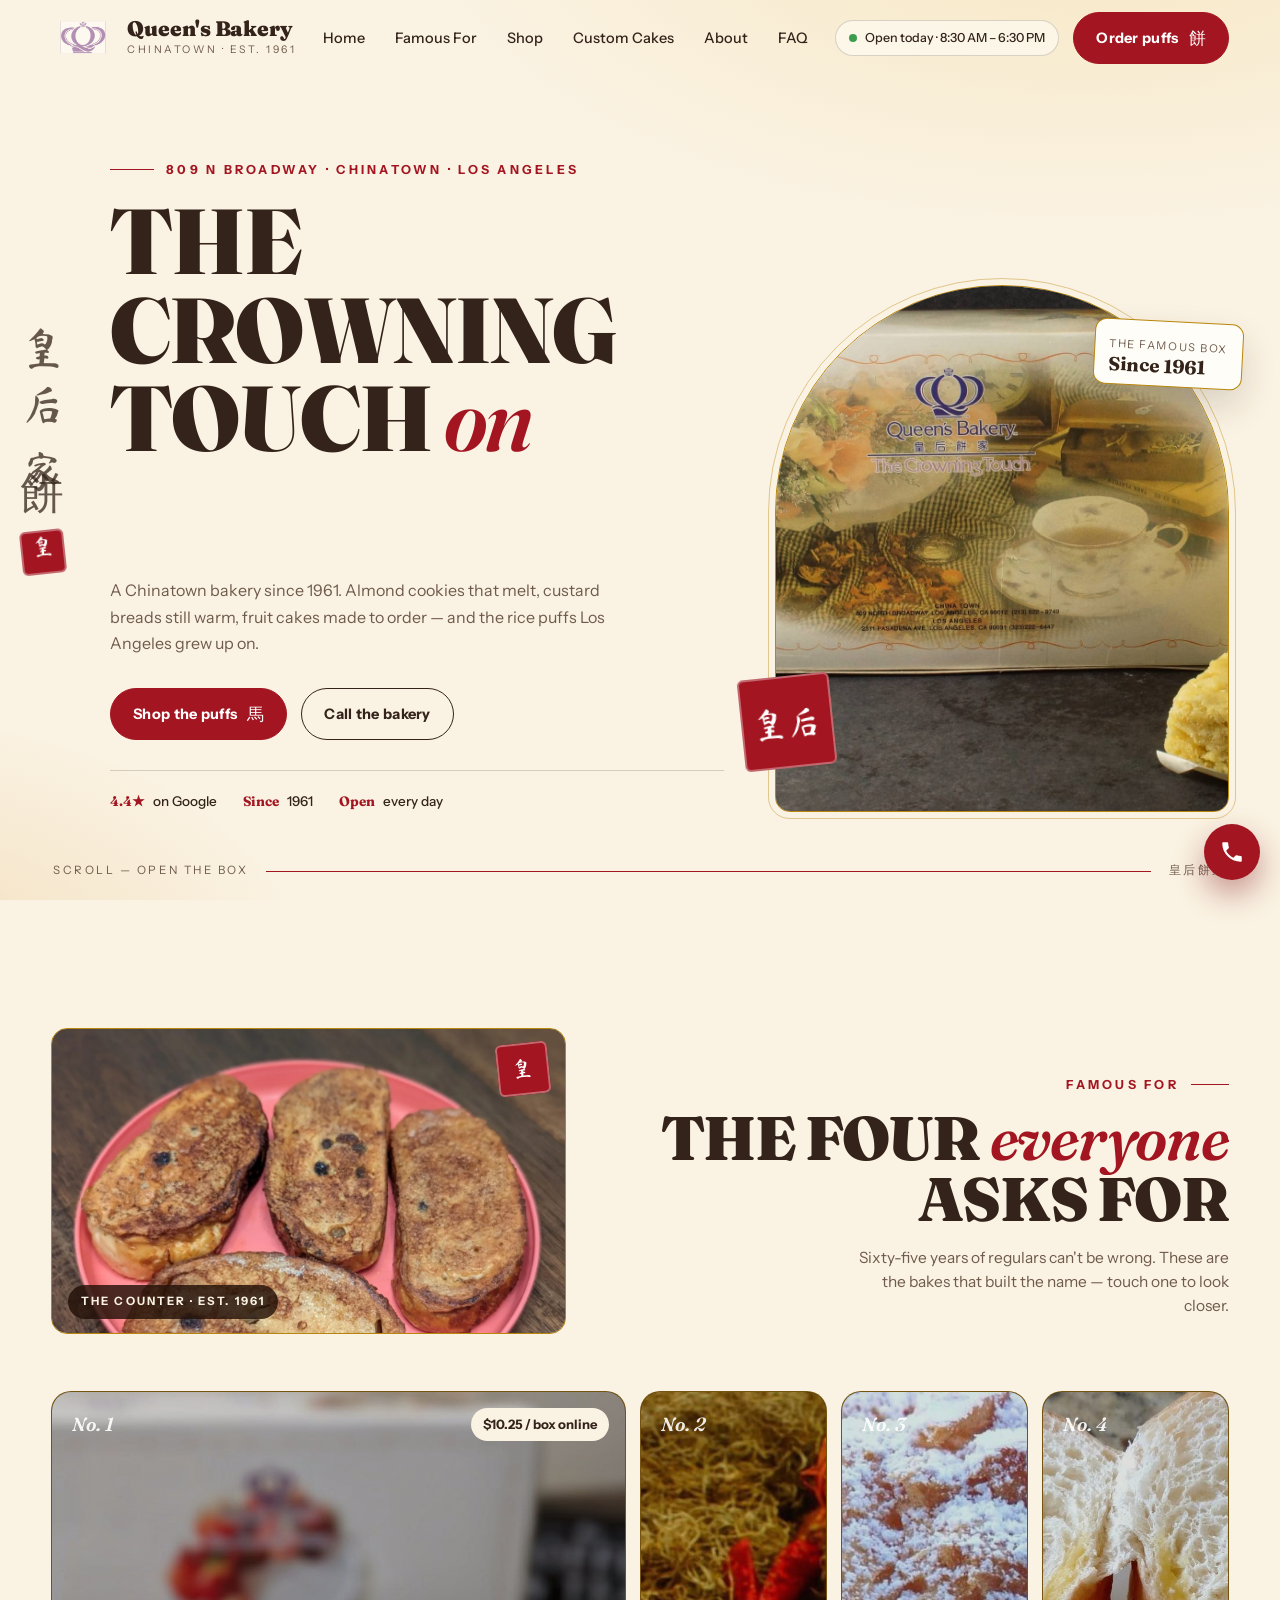
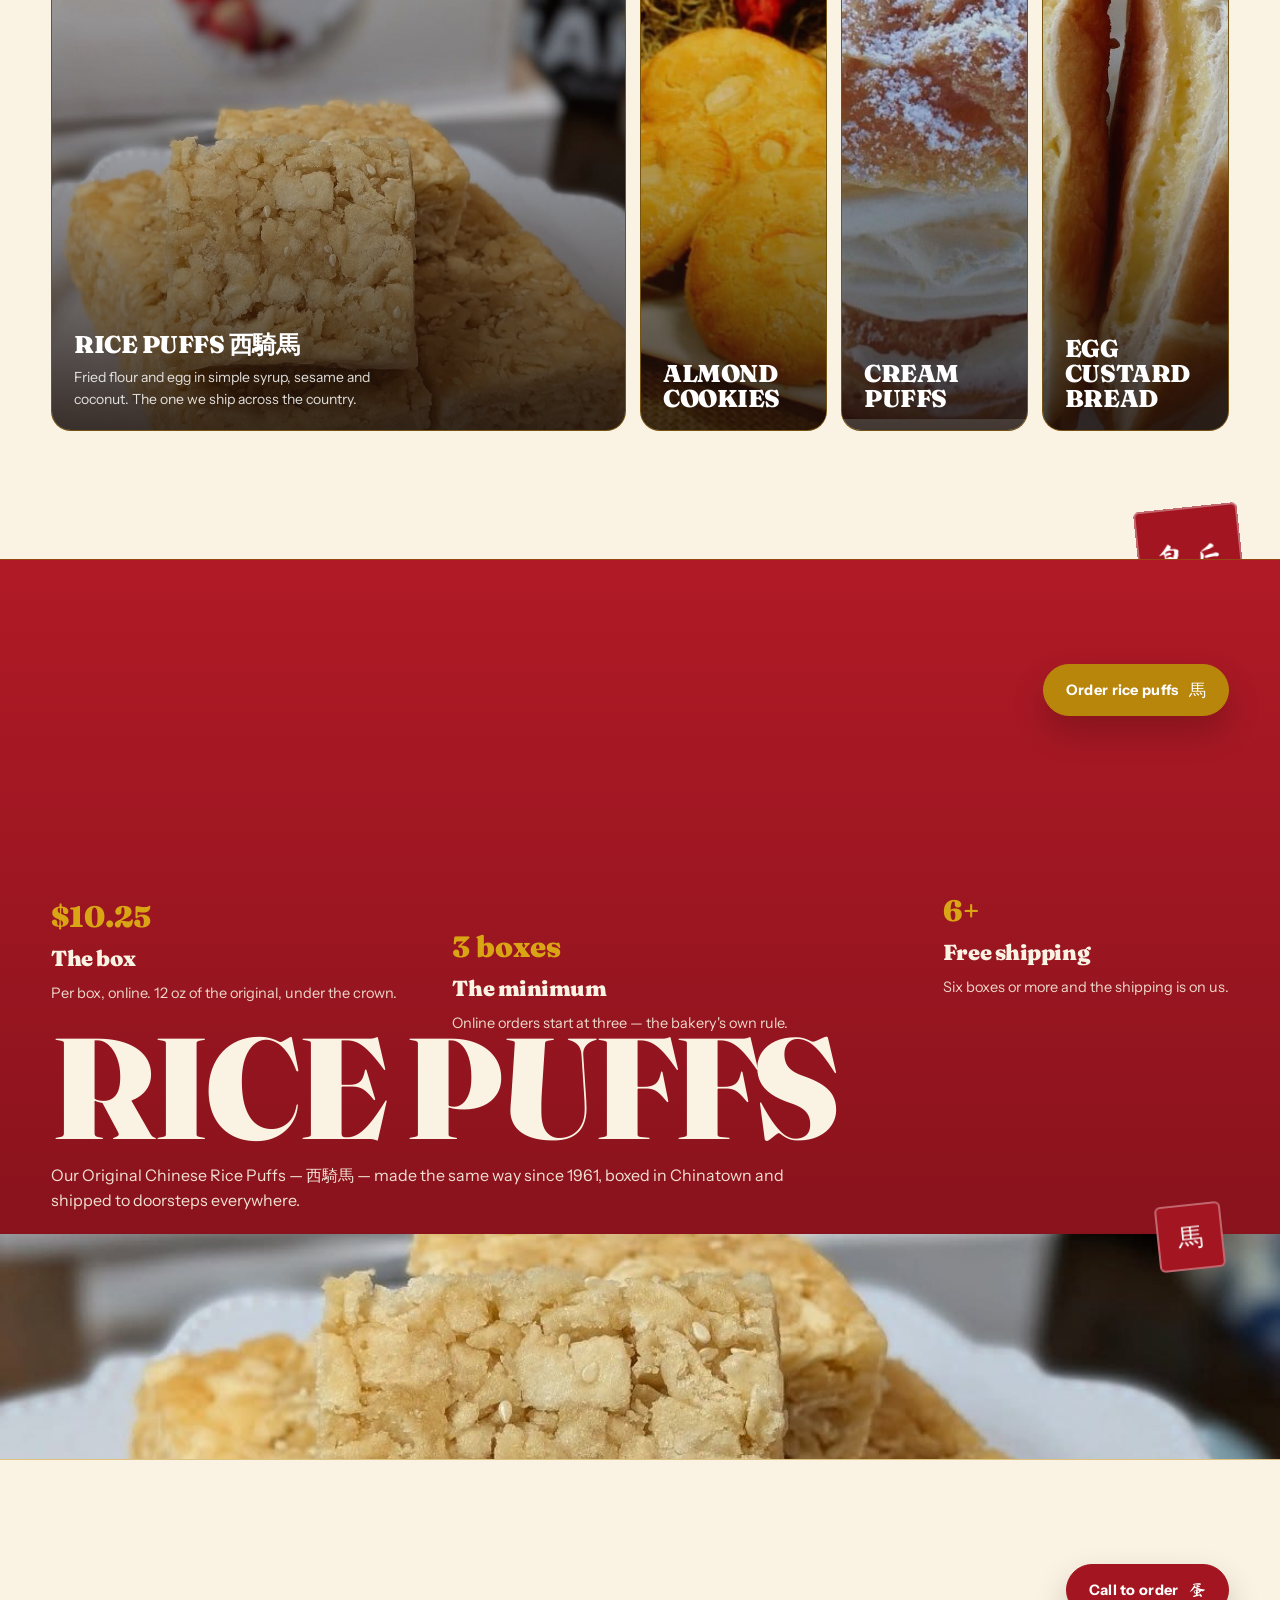
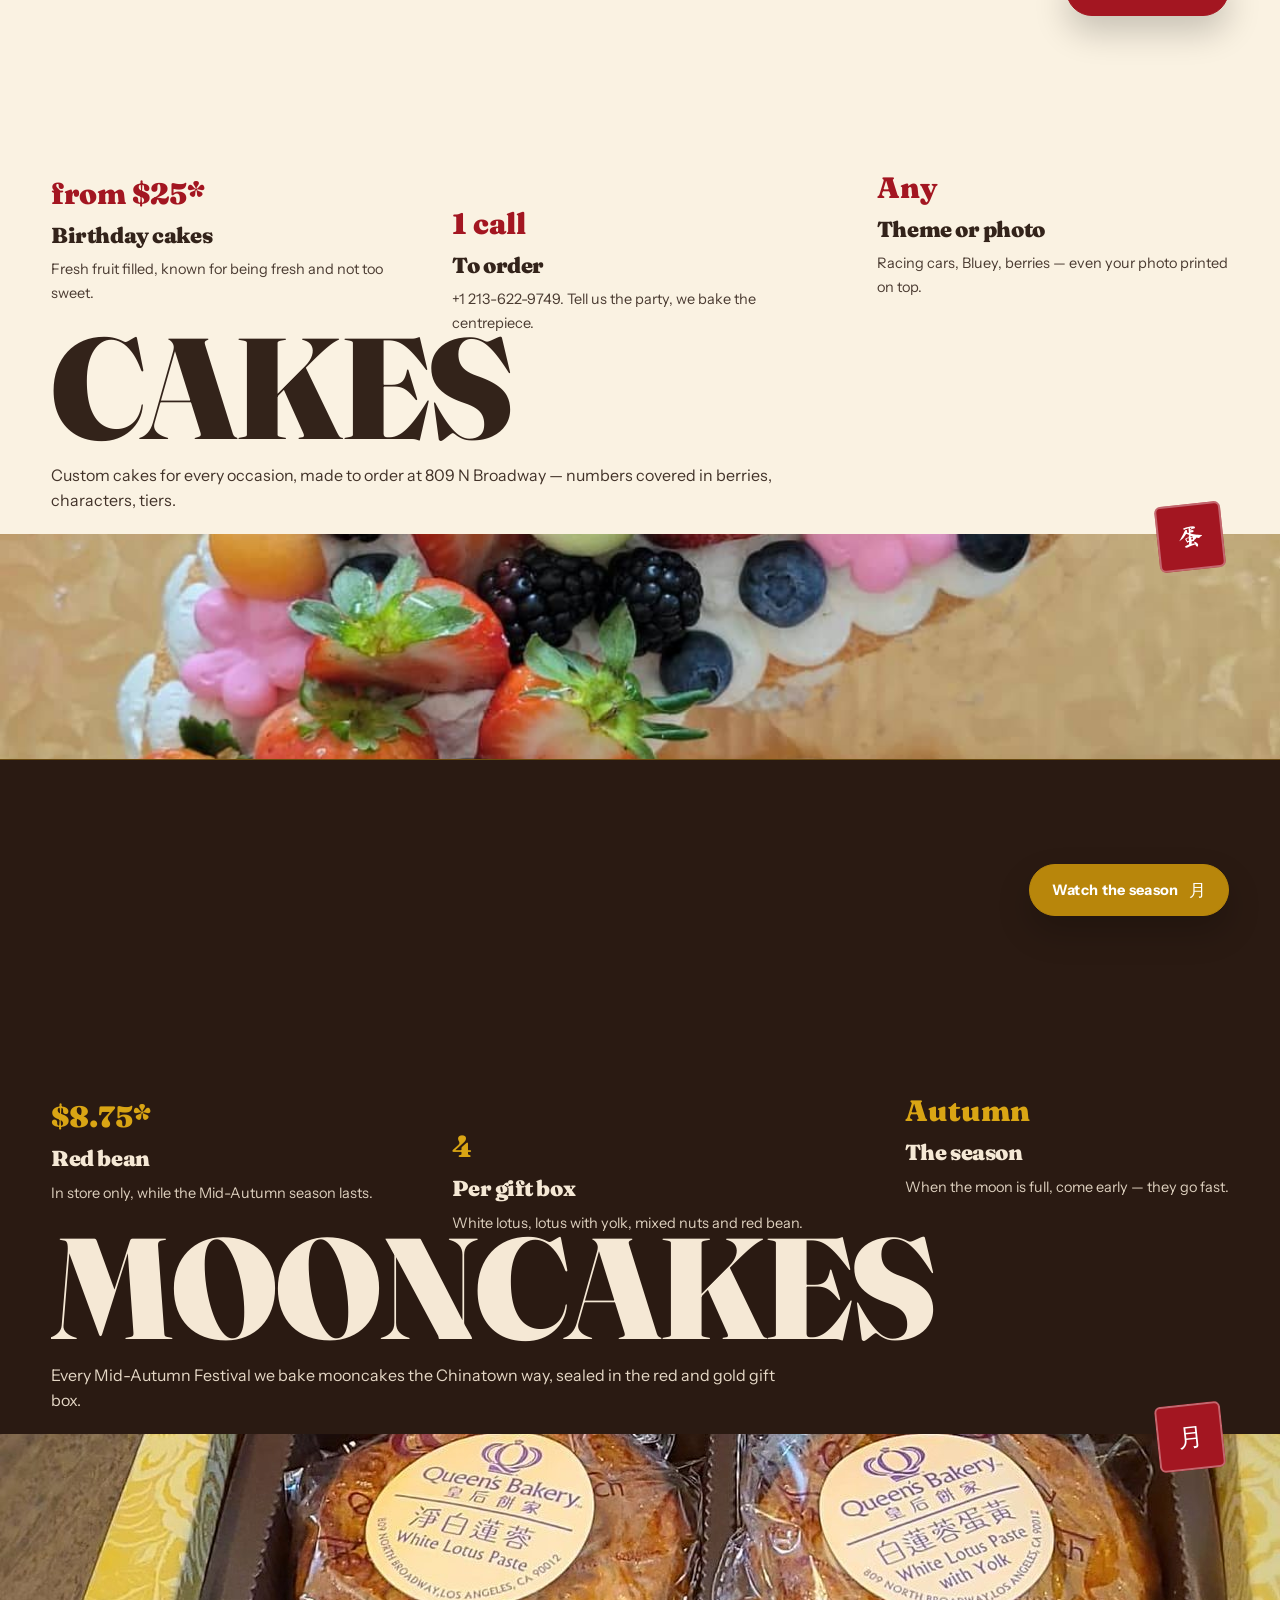
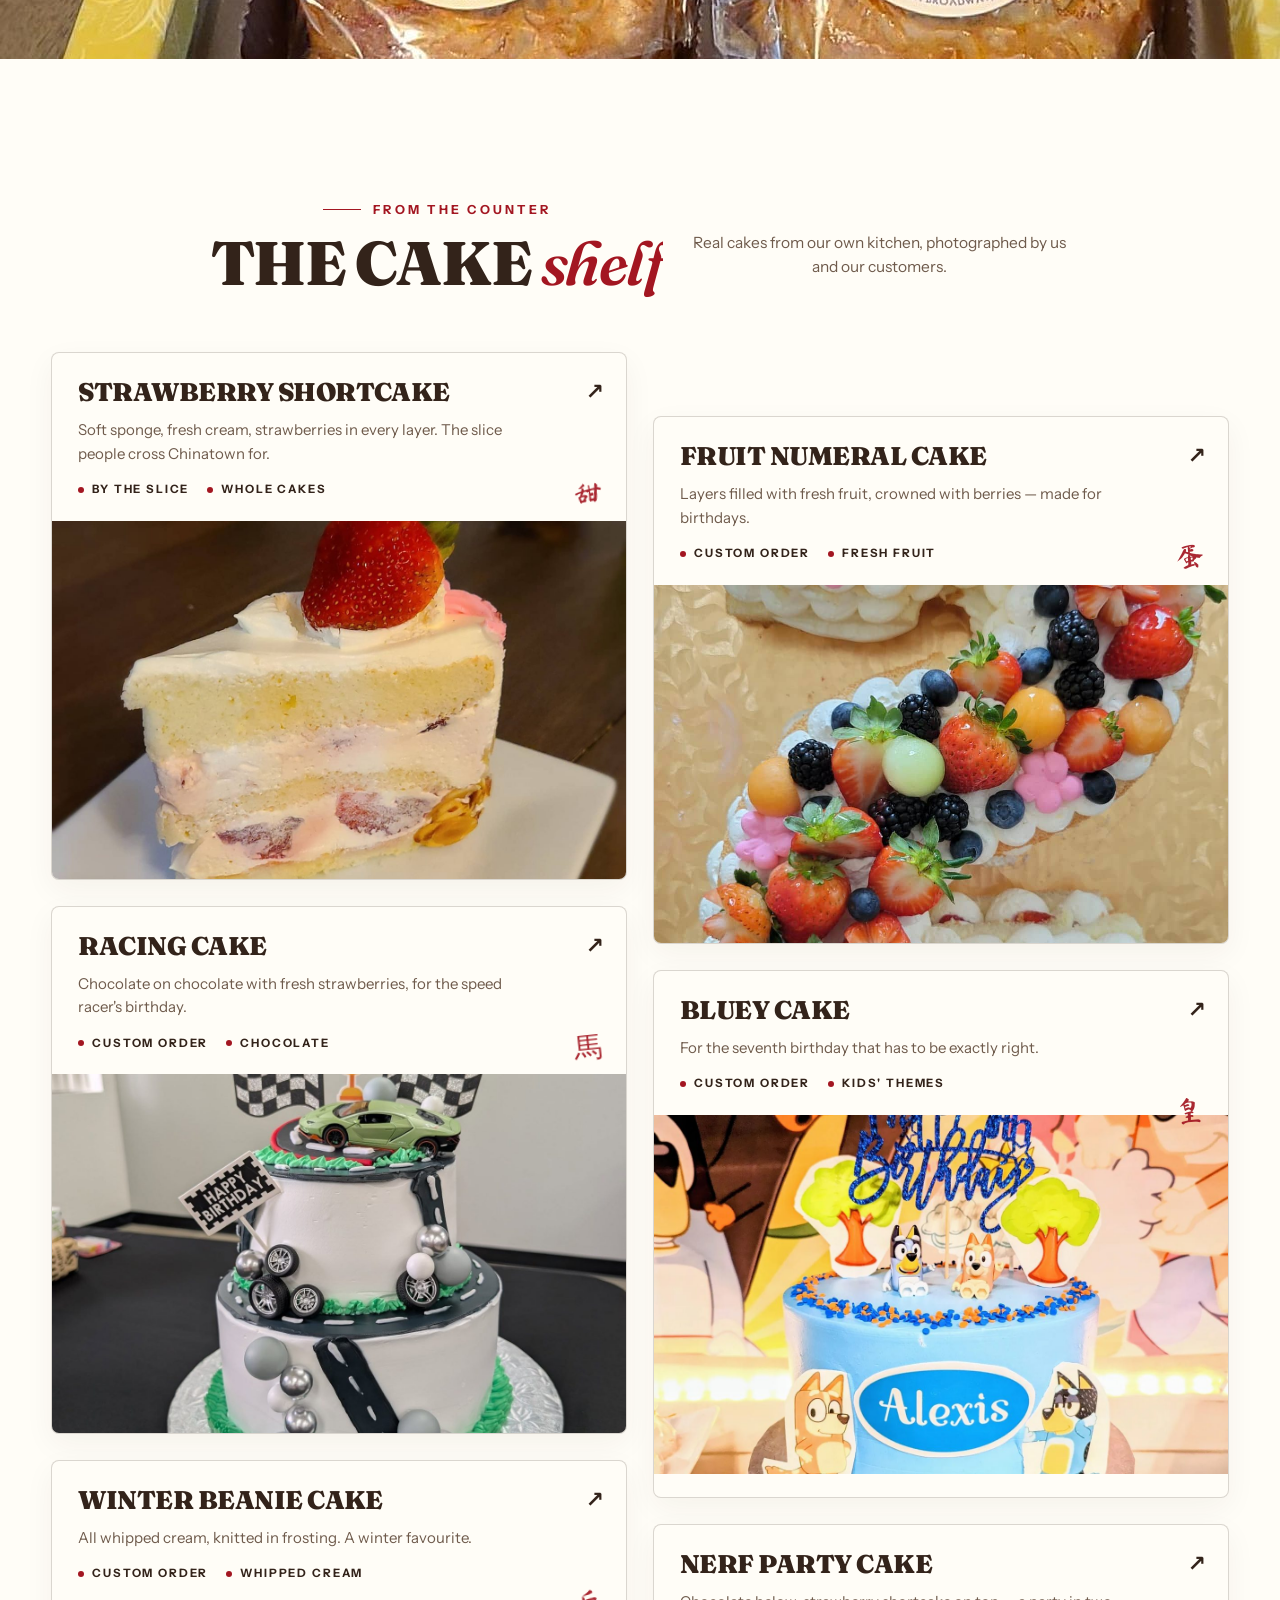
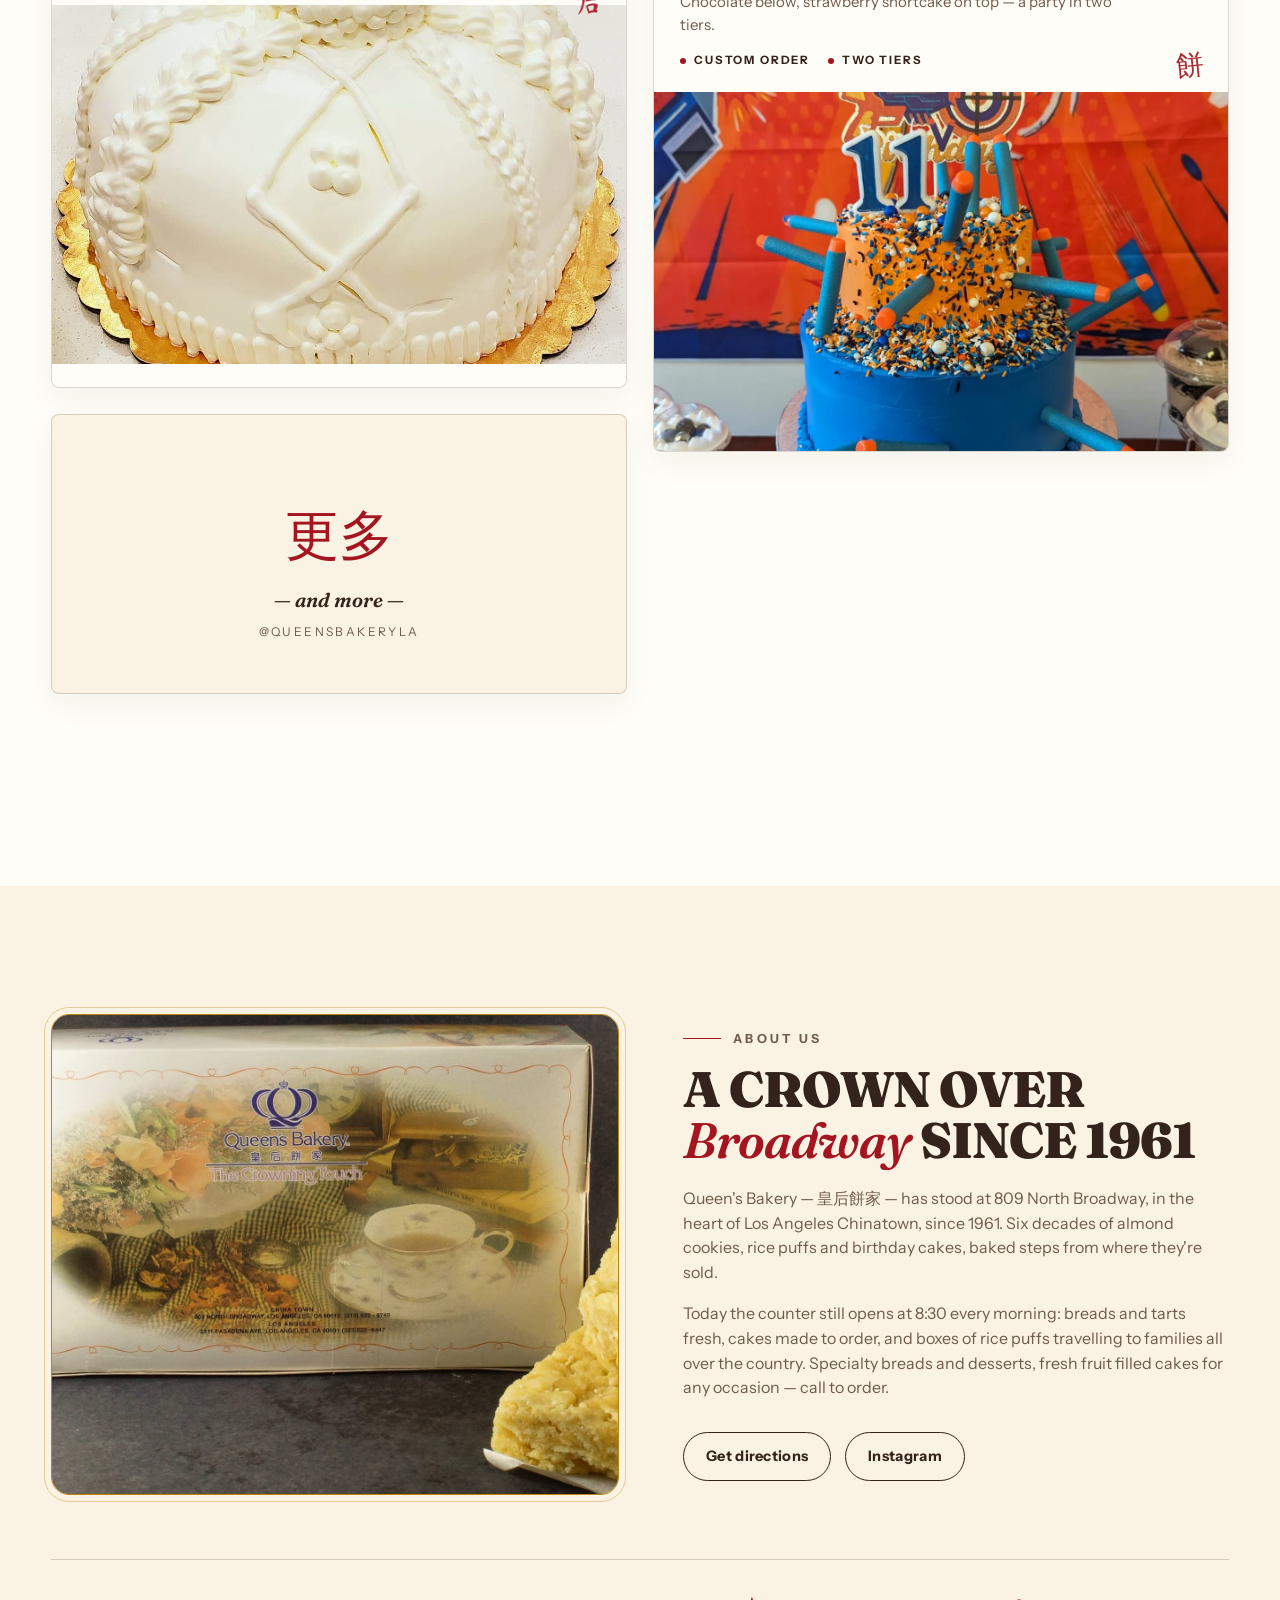
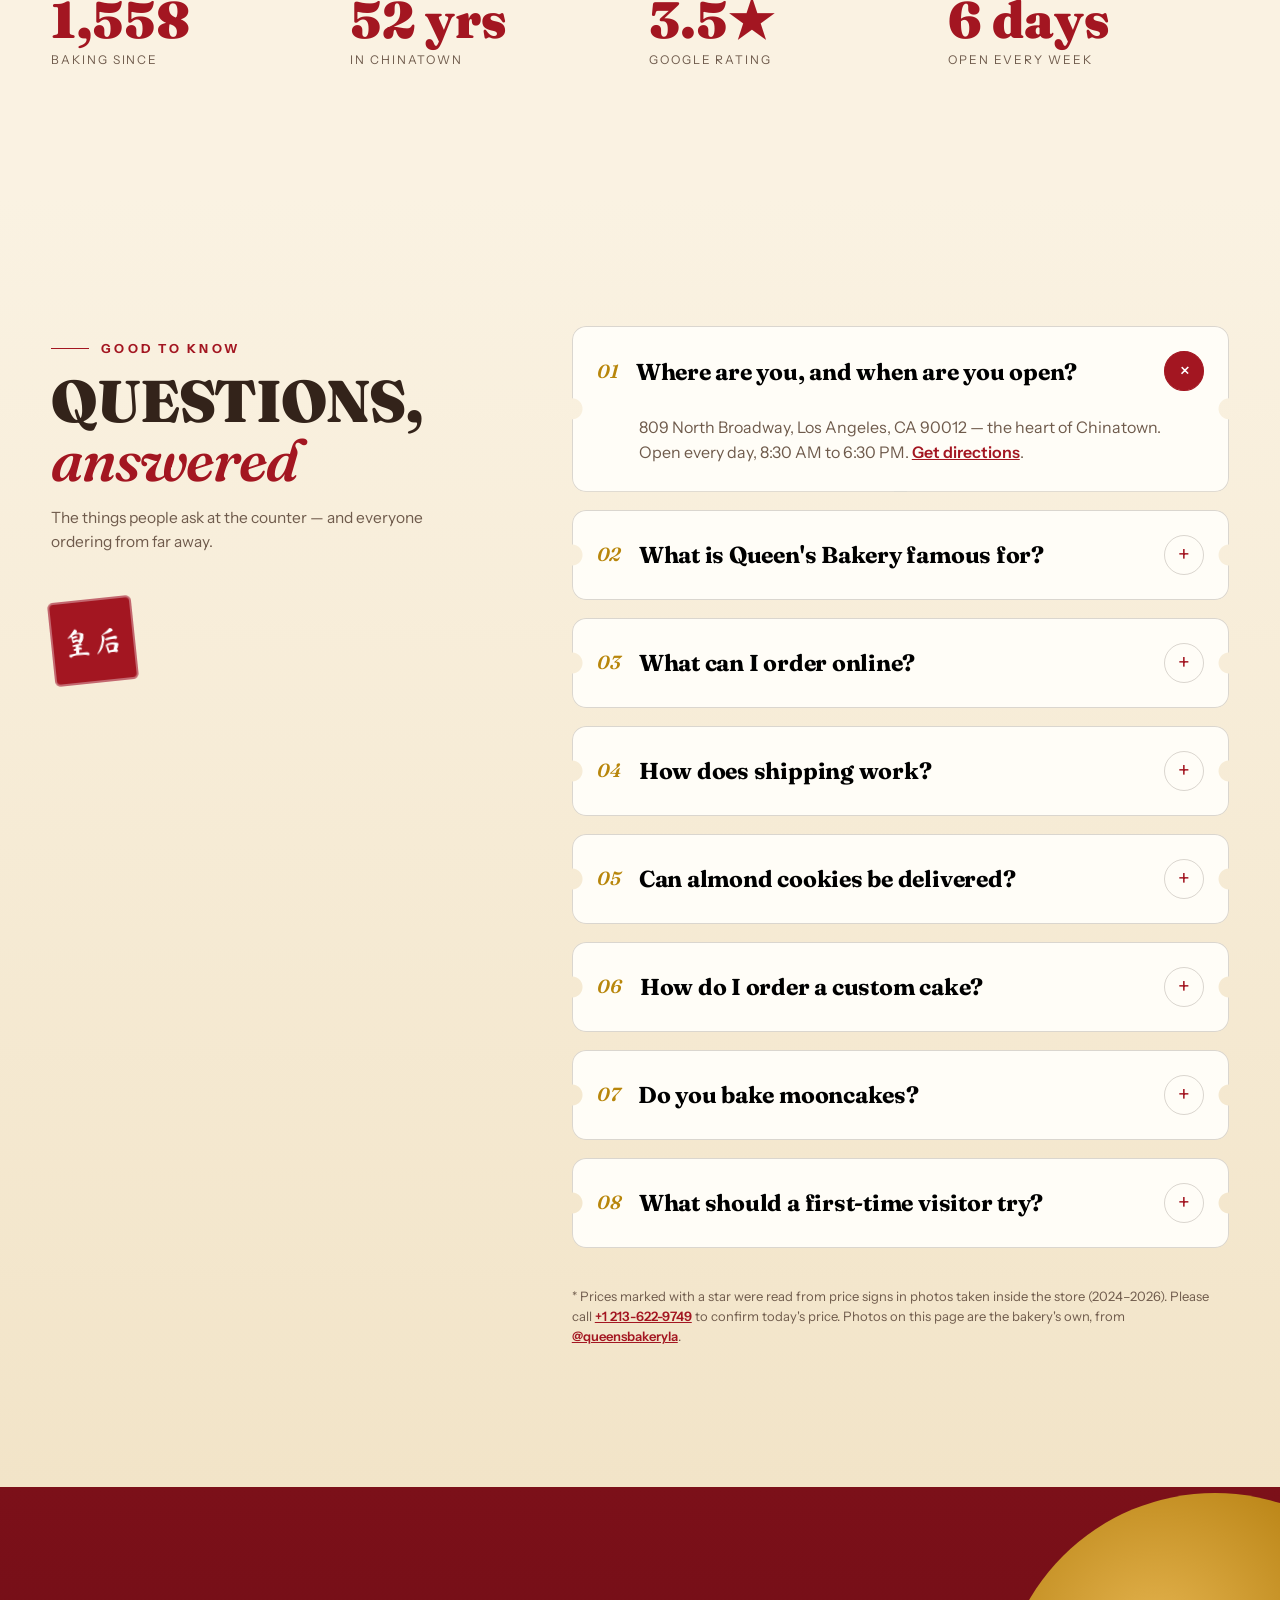
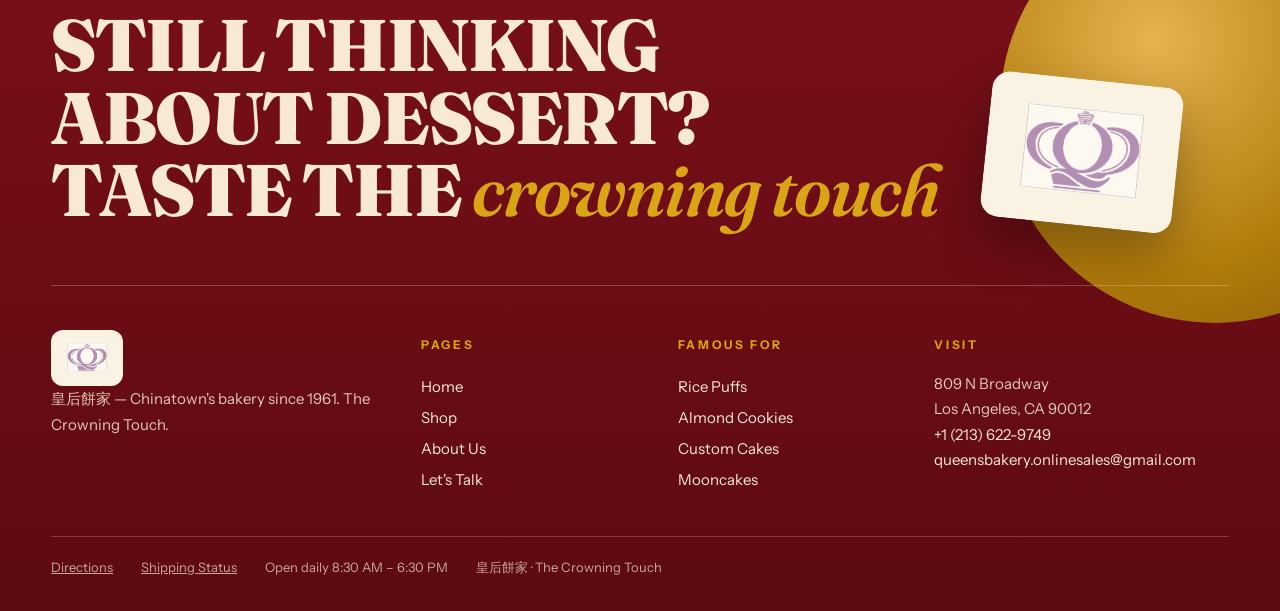
==== commit 968dff89: "Reference arrangement + transitions: nav pill, petals, sticky poster stack with tilt, postcard grid," ====
--- a/index.html
+++ b/index.html
@@ -10,13 +10,24 @@
 </head>
 <body>
 
+<div class="petals" aria-hidden="true">
+  <i style="left:6%;animation-duration:13s;animation-delay:-2s"></i>
+  <i style="left:18%;animation-duration:17s;animation-delay:-9s;width:10px;height:8px"></i>
+  <i style="left:33%;animation-duration:15s;animation-delay:-5s"></i>
+  <i style="left:47%;animation-duration:19s;animation-delay:-12s;width:11px;height:9px"></i>
+  <i style="left:61%;animation-duration:14s;animation-delay:-7s"></i>
+  <i style="left:74%;animation-duration:18s;animation-delay:-3s;width:10px;height:8px"></i>
+  <i style="left:86%;animation-duration:16s;animation-delay:-11s"></i>
+  <i style="left:95%;animation-duration:20s;animation-delay:-6s;width:9px;height:7px"></i>
+</div>
+
 <header class="header" id="siteHeader">
   <div class="header__in">
     <a class="header__brand" href="index.html" aria-label="Queen's Bakery — home">
       <img src="assets/img/queens-logo.png" alt="Queen's Bakery crown logo">
       <span><b>Queen's Bakery</b><small>Chinatown · Est. 1961</small></span>
     </a>
-    <nav class="header__nav" aria-label="Main">
+    <nav class="header__nav" id="headerNav" aria-label="Main">
       <a href="index.html">Home</a>
       <a href="#famous">Famous For</a>
       <a href="shop.html">Shop</a>
@@ -42,30 +53,30 @@
 </div>
 
 <main>
-  <!-- HERO : THE LID -->
+  <!-- HERO -->
   <section class="hero" id="hero">
     <div class="hero__brush" aria-hidden="true">皇后餅家<span class="seal">皇</span></div>
     <div class="hero__grid">
       <div>
-        <p class="hero__eyebrow">809 N Broadway · Chinatown · Los Angeles</p>
+        <p class="hero__eyebrow" data-load style="--i:0">809 N Broadway · Chinatown · Los Angeles</p>
         <h1>
-          <span class="line">The</span>
-          <span class="line">Crowning</span>
-          <span class="line">Touch <span class="accent">on</span></span>
-          <span class="line"><span class="hero__rotator"><span class="w" id="rotWord">rice puffs</span></span></span>
+          <span class="line"><span class="li">The</span></span>
+          <span class="line"><span class="li">Crowning</span></span>
+          <span class="line"><span class="li">Touch <span class="accent">on</span></span></span>
+          <span class="line"><span class="li"><span class="hero__rotator"><span class="w" id="rotWord">rice puffs</span></span></span></span>
         </h1>
-        <p class="hero__sub">A Chinatown bakery since 1961. Almond cookies that melt, custard breads still warm, fruit cakes made to order — and the rice puffs Los Angeles grew up on.</p>
-        <div class="hero__cta">
+        <p class="hero__sub" data-load style="--i:5">A Chinatown bakery since 1961. Almond cookies that melt, custard breads still warm, fruit cakes made to order — and the rice puffs Los Angeles grew up on.</p>
+        <div class="hero__cta" data-load style="--i:6">
           <a class="btn" href="shop.html"><span>Shop the puffs</span><span class="brush">馬</span></a>
           <a class="btn btn--ghost" href="tel:+12136229749"><span>Call the bakery</span></a>
         </div>
-        <div class="hero__meta">
+        <div class="hero__meta" data-load style="--i:7">
           <span><b>4.4★</b> on Google</span>
           <span><b>Since</b> 1961</span>
           <span><b>Open</b> every day</span>
         </div>
       </div>
-      <div class="hero__photo">
+      <div class="hero__photo" data-load style="--i:3">
         <div class="hero__tag"><small>The famous box</small><b>Since 1961</b></div>
         <div class="hero__arch"><img id="heroImg" src="assets/img/box.jpg" alt="Queen's Bakery box — The Crowning Touch"></div>
         <span class="seal hero__stamp">皇后</span>
@@ -74,15 +85,20 @@
     <div class="hero__scroll"><span>Scroll — open the box</span><span class="bar"><i></i></span><span>皇后餅家</span></div>
   </section>
 
-  <!-- FAMOUS FOUR -->
-  <section class="sec" id="famous">
+  <!-- FAMOUS FOUR (clients arrangement: poster left, title right) -->
+  <section class="sec famous" id="famous">
     <div class="sec__in">
-      <div class="sec__head" data-reveal>
-        <div>
+      <div class="famous-head">
+        <div class="reel" data-reveal>
+          <img src="assets/img/toast.jpg" alt="Coconut raisin toast, fresh from the counter">
+          <span class="reel__label">The counter · Est. 1961</span>
+          <span class="seal reel__seal">皇</span>
+        </div>
+        <div class="famous-head__r">
           <p class="sec__kick">Famous for</p>
-          <h2 class="sec__title">The four <em>everyone</em><br>asks for</h2>
-        </div>
-        <p class="sec__note">Sixty-five years of regulars can't be wrong. These are the bakes that built the name — touch one to look closer.</p>
+          <h2 class="sec__title" data-lm><span class="lm"><span class="li">The four <em>everyone</em></span></span><span class="lm"><span class="li">asks for</span></span></h2>
+          <p class="sec__note">Sixty-five years of regulars can't be wrong. These are the bakes that built the name — touch one to look closer.</p>
+        </div>
       </div>
       <div class="four" data-reveal>
         <article class="four__band is-active" data-band tabindex="0">
@@ -107,106 +123,113 @@
         </article>
       </div>
     </div>
-  </section>
-
-  <!-- CHAPTER 1 : RICE PUFFS -->
-  <section class="chapter chapter--red" id="puffs">
-    <div class="chapter__ghost" data-ghost aria-hidden="true">西騎馬 · RICE PUFFS · 西騎馬</div>
-    <div class="chapter__in">
-      <div data-reveal>
-        <p class="chapter__kick">Chapter 01 — The signature</p>
-        <h2>One box,<br><em>sixty-five years</em><br>of Chinatown</h2>
-        <p class="lead">Our Original Chinese Rice Puffs are the bake we are known for — made the same way since 1961, boxed under the crown, and shipped to doorsteps everywhere. Order six boxes and the shipping is on us.</p>
-        <div class="chapter__facts">
-          <div class="fact"><b>$10.25</b><span>Per box · online</span></div>
-          <div class="fact"><b>3 boxes</b><span>Minimum order</span></div>
-          <div class="fact"><b>6+</b><span>Free shipping</span></div>
-        </div>
-        <div class="chapter__cta">
-          <a class="btn btn--gold" href="shop.html"><span>Order rice puffs</span><span class="brush">馬</span></a>
-          <a class="btn btn--ghost" style="color:#fdf3e3;border-color:#fdf3e3" href="#faq"><span>How shipping works</span></a>
-        </div>
-      </div>
-      <div class="chapter__photo" data-reveal>
-        <img src="assets/img/puffs.jpg" alt="Rice puffs stacked high on a plate">
-        <span class="seal" style="right:22px;top:22px">馬</span>
-      </div>
-    </div>
-  </section>
-
-  <!-- CHAPTER 2 : CUSTOM CAKES -->
-  <section class="chapter chapter--cream" id="cakes">
-    <div class="chapter__ghost" data-ghost aria-hidden="true">CUSTOM CAKES · 蛋糕 · CUSTOM CAKES</div>
-    <div class="chapter__in">
-      <div class="fan" data-fan data-reveal aria-hidden="false">
-        <figure><img src="assets/img/cake-racing.jpg" alt="Two-tier racing car birthday cake"></figure>
-        <figure><img src="assets/img/cake-bluey.jpg" alt="Bluey birthday cake with name plaque"></figure>
-        <figure><img src="assets/img/cake-fruit.jpg" alt="Fruit numeral cake covered in fresh berries"></figure>
-      </div>
-      <div data-reveal>
-        <p class="chapter__kick">Chapter 02 — Made to order</p>
-        <h2>Cakes for<br><em>your</em> occasion</h2>
-        <p class="lead">Fresh fruit cakes for any occasion — racing cars, Bluey, numbers covered in berries. Our cakes are known for being fresh and not too sweet. Tell us the party, we bake the centrepiece.</p>
-        <div class="chapter__facts">
-          <div class="fact"><b style="color:var(--red)">from $25*</b><span>Birthday cakes</span></div>
-          <div class="fact"><b style="color:var(--red)">1 call</b><span>To order</span></div>
-          <div class="fact"><b style="color:var(--red)">Any</b><span>Theme or photo</span></div>
-        </div>
-        <div class="chapter__cta">
-          <a class="btn" href="tel:+12136229749"><span>Call to order a cake</span><span class="brush">蛋</span></a>
-          <a class="btn btn--ghost" href="#shelf"><span>See the cakes</span></a>
-        </div>
-      </div>
-    </div>
-  </section>
-
-  <!-- THE SHELF -->
-  <section class="sec shelf-sec" id="shelf" style="padding-left:0;padding-right:0">
-    <div class="sec__in" style="padding:0 var(--edge)">
-      <div class="sec__head" data-reveal>
+    <span class="seal famous__bleed" aria-hidden="true">皇后</span>
+  </section>
+
+  <!-- POSTER STACK (services arrangement) -->
+  <div class="stack" id="stack">
+
+    <section class="poster poster--red" id="puffs" data-poster>
+      <a class="btn btn--gold poster__cta" href="shop.html"><span>Order rice puffs</span><span class="brush">馬</span></a>
+      <div class="poster__blocks">
+        <div class="p-block"><b>$10.25</b><h3>The box</h3><p>Per box, online. 12 oz of the original, under the crown.</p></div>
+        <div class="p-block"><b>3 boxes</b><h3>The minimum</h3><p>Online orders start at three — the bakery's own rule.</p></div>
+        <div class="p-block"><b>6+</b><h3>Free shipping</h3><p>Six boxes or more and the shipping is on us.</p></div>
+      </div>
+      <h2 class="poster__title" data-lm><span class="lm"><span class="li">Rice Puffs</span></span></h2>
+      <p class="poster__lead">Our Original Chinese Rice Puffs — 西騎馬 — made the same way since 1961, boxed in Chinatown and shipped to doorsteps everywhere.</p>
+      <div class="poster__band"><img src="assets/img/puffs.jpg" alt="Rice puffs stacked high on a plate"><span class="seal poster__seal">馬</span></div>
+    </section>
+
+    <section class="poster poster--cream" id="cakes" data-poster>
+      <a class="btn poster__cta" href="tel:+12136229749"><span>Call to order</span><span class="brush">蛋</span></a>
+      <div class="poster__blocks">
+        <div class="p-block"><b>from $25*</b><h3>Birthday cakes</h3><p>Fresh fruit filled, known for being fresh and not too sweet.</p></div>
+        <div class="p-block"><b>1 call</b><h3>To order</h3><p>+1 213-622-9749. Tell us the party, we bake the centrepiece.</p></div>
+        <div class="p-block"><b>Any</b><h3>Theme or photo</h3><p>Racing cars, Bluey, berries — even your photo printed on top.</p></div>
+      </div>
+      <h2 class="poster__title" data-lm><span class="lm"><span class="li">Cakes</span></span></h2>
+      <p class="poster__lead">Custom cakes for every occasion, made to order at 809 N Broadway — numbers covered in berries, characters, tiers.</p>
+      <div class="poster__band"><img src="assets/img/cake-fruit.jpg" alt="Fruit numeral cake covered in fresh berries"><span class="seal poster__seal">蛋</span></div>
+    </section>
+
+    <section class="poster poster--dark" id="mooncakes" data-poster>
+      <a class="btn btn--gold poster__cta" href="https://www.instagram.com/queensbakeryla" target="_blank" rel="noopener"><span>Watch the season</span><span class="brush">月</span></a>
+      <div class="poster__blocks">
+        <div class="p-block"><b>$8.75*</b><h3>Red bean</h3><p>In store only, while the Mid-Autumn season lasts.</p></div>
+        <div class="p-block"><b>4</b><h3>Per gift box</h3><p>White lotus, lotus with yolk, mixed nuts and red bean.</p></div>
+        <div class="p-block"><b>Autumn</b><h3>The season</h3><p>When the moon is full, come early — they go fast.</p></div>
+      </div>
+      <h2 class="poster__title" data-lm><span class="lm"><span class="li">Mooncakes</span></span></h2>
+      <p class="poster__lead">Every Mid-Autumn Festival we bake mooncakes the Chinatown way, sealed in the red and gold gift box.</p>
+      <div class="poster__band"><img src="assets/img/mooncake-box.jpg" alt="Queen's Bakery mooncake gift box with four mooncakes"><span class="seal poster__seal">月</span></div>
+    </section>
+  </div>
+
+  <!-- WORK : postcard grid -->
+  <section class="sec cards-sec" id="shelf">
+    <div class="sec__in">
+      <div class="sec__head sec__head--center" data-reveal>
         <div>
           <p class="sec__kick">From the counter</p>
-          <h2 class="sec__title">The cake <em>shelf</em></h2>
-        </div>
-        <p class="sec__note">Real cakes from our own kitchen, photographed by us and our customers. Drag the shelf.</p>
-      </div>
-    </div>
-    <div class="shelf-wrap">
-      <div class="shelf" id="shelfRow">
-        <article class="shelf__card"><figure><img src="assets/img/shortcake.jpg" alt="A slice of strawberry shortcake with a whole strawberry"></figure><h3>Strawberry Shortcake</h3><p>The slice people cross Chinatown for.</p><span class="tag">By the slice · Whole</span></article>
-        <article class="shelf__card"><figure><img src="assets/img/cake-fruit.jpg" alt="Numeral cake covered in fresh fruit"></figure><h3>Fruit Numeral Cake</h3><p>Layers filled with fresh fruit, made for birthdays.</p><span class="tag">Custom order</span></article>
-        <article class="shelf__card"><figure><img src="assets/img/cake-racing.jpg" alt="Racing car birthday cake"></figure><h3>Racing Cake</h3><p>Chocolate on chocolate, with fresh strawberries.</p><span class="tag">Custom order</span></article>
-        <article class="shelf__card"><figure><img src="assets/img/cake-bluey.jpg" alt="Bluey birthday cake"></figure><h3>Bluey Cake</h3><p>For the seventh birthday that has to be perfect.</p><span class="tag">Custom order</span></article>
-        <article class="shelf__card"><figure><img src="assets/img/cake-beanie.jpg" alt="White winter beanie cake"></figure><h3>Winter Beanie Cake</h3><p>All whipped cream, knitted in frosting.</p><span class="tag">Custom order</span></article>
-        <article class="shelf__card"><figure><img src="assets/img/bread-coconut.jpg" alt="Coconut cream bread cut in half"></figure><h3>Coconut Cream Bread</h3><p>Fluffy outside, a little cream in the middle.</p><span class="tag">Fresh daily</span></article>
-        <article class="shelf__card"><figure><img src="assets/img/toast.jpg" alt="Coconut raisin toast slices"></figure><h3>Coconut Raisin Toast</h3><p>With a layer of cream cheese in the middle.</p><span class="tag">Fresh daily</span></article>
-        <article class="shelf__card"><figure><img src="assets/img/cake-nerf.jpg" alt="Nerf themed birthday cake"></figure><h3>Nerf Party Cake</h3><p>Chocolate below, strawberry shortcake on top.</p><span class="tag">Custom order</span></article>
-      </div>
-      <div class="shelf-line" aria-hidden="true"></div>
-      <p class="shelf__hint"><span>Drag →</span><span>@queensbakeryla</span></p>
-    </div>
-  </section>
-
-  <!-- CHAPTER 3 : MOONCAKES -->
-  <section class="chapter chapter--dark" id="mooncakes">
-    <div class="chapter__ghost" data-ghost aria-hidden="true">月餅 · MOONCAKES · 月餅</div>
-    <div class="chapter__in">
-      <div data-reveal>
-        <p class="chapter__kick">Chapter 03 — Mid-Autumn</p>
-        <h2>When the<br><em>moon</em> is full</h2>
-        <p class="lead">Every Mid-Autumn Festival we bake mooncakes the Chinatown way — white lotus paste, lotus with yolk, mixed nuts — sealed in the red and gold gift box. When the season comes, come early.</p>
-        <div class="chapter__facts">
-          <div class="fact"><b>$8.75*</b><span>Red bean · in store</span></div>
-          <div class="fact"><b>4</b><span>Cakes per gift box</span></div>
-          <div class="fact"><b>Autumn</b><span>Season only</span></div>
-        </div>
-        <div class="chapter__cta">
-          <a class="btn btn--gold" href="https://www.instagram.com/queensbakeryla" target="_blank" rel="noopener"><span>Watch for the season</span></a>
-        </div>
-      </div>
-      <div class="chapter__photo" data-reveal>
-        <img src="assets/img/mooncake-box.jpg" alt="Queen's Bakery mooncake gift box with four mooncakes">
-        <span class="seal" style="left:22px;bottom:22px">月</span>
+          <h2 class="sec__title" data-lm><span class="lm"><span class="li">The cake <em>shelf</em></span></span></h2>
+        </div>
+        <p class="sec__note">Real cakes from our own kitchen, photographed by us and our customers.</p>
+      </div>
+      <div class="cards">
+        <article class="card" data-reveal>
+          <span class="card__arrow" aria-hidden="true">↗</span>
+          <h3>Strawberry Shortcake</h3>
+          <p>Soft sponge, fresh cream, strawberries in every layer. The slice people cross Chinatown for.</p>
+          <div class="card__tags"><span>By the slice</span><span>Whole cakes</span></div>
+          <span class="card__seal">甜</span>
+          <figure><img src="assets/img/shortcake.jpg" alt="A slice of strawberry shortcake with a whole strawberry"></figure>
+        </article>
+        <article class="card" data-reveal>
+          <span class="card__arrow" aria-hidden="true">↗</span>
+          <h3>Fruit Numeral Cake</h3>
+          <p>Layers filled with fresh fruit, crowned with berries — made for birthdays.</p>
+          <div class="card__tags"><span>Custom order</span><span>Fresh fruit</span></div>
+          <span class="card__seal">蛋</span>
+          <figure><img src="assets/img/cake-fruit.jpg" alt="Numeral cake covered in fresh fruit"></figure>
+        </article>
+        <article class="card" data-reveal>
+          <span class="card__arrow" aria-hidden="true">↗</span>
+          <h3>Racing Cake</h3>
+          <p>Chocolate on chocolate with fresh strawberries, for the speed racer's birthday.</p>
+          <div class="card__tags"><span>Custom order</span><span>Chocolate</span></div>
+          <span class="card__seal">馬</span>
+          <figure><img src="assets/img/cake-racing.jpg" alt="Racing car birthday cake"></figure>
+        </article>
+        <article class="card" data-reveal>
+          <span class="card__arrow" aria-hidden="true">↗</span>
+          <h3>Bluey Cake</h3>
+          <p>For the seventh birthday that has to be exactly right.</p>
+          <div class="card__tags"><span>Custom order</span><span>Kids' themes</span></div>
+          <span class="card__seal">皇</span>
+          <figure><img src="assets/img/cake-bluey.jpg" alt="Bluey birthday cake"></figure>
+        </article>
+        <article class="card" data-reveal>
+          <span class="card__arrow" aria-hidden="true">↗</span>
+          <h3>Winter Beanie Cake</h3>
+          <p>All whipped cream, knitted in frosting. A winter favourite.</p>
+          <div class="card__tags"><span>Custom order</span><span>Whipped cream</span></div>
+          <span class="card__seal">后</span>
+          <figure><img src="assets/img/cake-beanie.jpg" alt="White winter beanie cake"></figure>
+        </article>
+        <article class="card" data-reveal>
+          <span class="card__arrow" aria-hidden="true">↗</span>
+          <h3>Nerf Party Cake</h3>
+          <p>Chocolate below, strawberry shortcake on top — a party in two tiers.</p>
+          <div class="card__tags"><span>Custom order</span><span>Two tiers</span></div>
+          <span class="card__seal">餅</span>
+          <figure><img src="assets/img/cake-nerf.jpg" alt="Nerf themed birthday cake"></figure>
+        </article>
+        <a class="card card--more" href="https://www.instagram.com/queensbakeryla" target="_blank" rel="noopener" data-reveal>
+          <span class="card--more__brush">更多</span>
+          <span class="card--more__en">— and more —</span>
+          <span class="card--more__at">@queensbakeryla</span>
+        </a>
       </div>
     </div>
   </section>
@@ -218,7 +241,7 @@
         <div class="about__photo" data-reveal><img src="assets/img/box.jpg" alt="The Queen's Bakery box with crown logo and The Crowning Touch"></div>
         <div data-reveal>
           <p class="sec__kick">About us</p>
-          <h2 style="margin-top:14px">A crown over<br><em>Broadway</em> since 1961</h2>
+          <h2 class="about__title" data-lm><span class="lm"><span class="li">A crown over</span></span><span class="lm"><span class="li"><em>Broadway</em> since 1961</span></span></h2>
           <p>Queen's Bakery — 皇后餅家 — has stood at 809 North Broadway, in the heart of Los Angeles Chinatown, since 1961. Six decades of almond cookies, rice puffs and birthday cakes, baked steps from where they're sold.</p>
           <p>Today the counter still opens at 8:30 every morning: breads and tarts fresh, cakes made to order, and boxes of rice puffs travelling to families all over the country. Specialty breads and desserts, fresh fruit filled cakes for any occasion — call to order.</p>
           <div class="hero__cta">
@@ -236,60 +259,61 @@
     </div>
   </section>
 
-  <!-- FAQ -->
+  <!-- FAQ : title left, tickets right -->
   <section class="sec faq-sec" id="faq">
     <div class="sec__in">
-      <div class="sec__head" data-reveal>
-        <div>
+      <div class="faq-grid">
+        <div class="faq-side" data-reveal>
           <p class="sec__kick">Good to know</p>
-          <h2 class="sec__title">Questions,<br><em>answered</em></h2>
-        </div>
-        <p class="sec__note">The things people ask at the counter — and everyone ordering from far away.</p>
-      </div>
-      <div class="faq-list">
-        <div class="ticket is-open">
-          <button class="ticket__q" type="button" aria-expanded="true"><span class="ticket__no">01</span><h3>Where are you, and when are you open?</h3><span class="ticket__plus">+</span></button>
-          <div class="ticket__a"><div><p>809 North Broadway, Los Angeles, CA 90012 — the heart of Chinatown. Open every day, 8:30 AM to 6:30 PM. <a href="https://maps.google.com/?cid=10081724255272147053" target="_blank" rel="noopener">Get directions</a>.</p></div></div>
-        </div>
-        <div class="ticket">
-          <button class="ticket__q" type="button" aria-expanded="false"><span class="ticket__no">02</span><h3>What is Queen's Bakery famous for?</h3><span class="ticket__plus">+</span></button>
-          <div class="ticket__a"><div><p>Almond cookies and Chinese rice puffs first — then egg custard tarts and breads, cream puffs, strawberry shortcake, and custom cakes for every occasion.</p></div></div>
-        </div>
-        <div class="ticket">
-          <button class="ticket__q" type="button" aria-expanded="false"><span class="ticket__no">03</span><h3>What can I order online?</h3><span class="ticket__plus">+</span></button>
-          <div class="ticket__a"><div><p>The Original Chinese Rice Puffs — $10.25 a box, minimum 3 boxes. Order in our <a href="shop.html">shop</a> and we take it from there by email, the same way our own online orders have always worked.</p></div></div>
-        </div>
-        <div class="ticket">
-          <button class="ticket__q" type="button" aria-expanded="false"><span class="ticket__no">04</span><h3>How does shipping work?</h3><span class="ticket__plus">+</span></button>
-          <div class="ticket__a"><div><p>Order 6 boxes or more and shipping is free. Below that, we confirm the shipping cost with your order before anything is charged.</p></div></div>
-        </div>
-        <div class="ticket">
-          <button class="ticket__q" type="button" aria-expanded="false"><span class="ticket__no">05</span><h3>Can almond cookies be delivered?</h3><span class="ticket__plus">+</span></button>
-          <div class="ticket__a"><div><p>No — almond cookies are not available for delivery. They wait for you at the counter, 809 N Broadway, every day from 8:30 AM.</p></div></div>
-        </div>
-        <div class="ticket">
-          <button class="ticket__q" type="button" aria-expanded="false"><span class="ticket__no">06</span><h3>How do I order a custom cake?</h3><span class="ticket__plus">+</span></button>
-          <div class="ticket__a"><div><p>Call us on <a href="tel:+12136229749">+1 213-622-9749</a>. Tell us the occasion, the size and the theme — even a photo you want printed on the cake. Birthday cakes start from about $25*.</p></div></div>
-        </div>
-        <div class="ticket">
-          <button class="ticket__q" type="button" aria-expanded="false"><span class="ticket__no">07</span><h3>Do you bake mooncakes?</h3><span class="ticket__plus">+</span></button>
-          <div class="ticket__a"><div><p>Yes — every Mid-Autumn Festival: white lotus paste, lotus with yolk, mixed nuts and red bean, in the red and gold gift box. Seasonal, in store.</p></div></div>
-        </div>
-        <div class="ticket">
-          <button class="ticket__q" type="button" aria-expanded="false"><span class="ticket__no">08</span><h3>What should a first-time visitor try?</h3><span class="ticket__plus">+</span></button>
-          <div class="ticket__a"><div><p>A box of almond cookies for the road, an egg custard bread while it's warm, and a slice of strawberry shortcake. That is the Chinatown classic trio.</p></div></div>
-        </div>
-      </div>
-      <p class="note" style="margin-top:22px">* Prices marked with a star were read from price signs in photos taken inside the store (2024–2026). Please call <a href="tel:+12136229749">+1 213-622-9749</a> to confirm today's price. Photos on this page are the bakery's own, from <a href="https://www.instagram.com/queensbakeryla" target="_blank" rel="noopener">@queensbakeryla</a>.</p>
+          <h2 class="sec__title" data-lm><span class="lm"><span class="li">Questions,</span></span><span class="lm"><span class="li"><em>answered</em></span></span></h2>
+          <p class="sec__note">The things people ask at the counter — and everyone ordering from far away.</p>
+          <span class="seal faq-side__seal">皇后</span>
+        </div>
+        <div class="faq-list">
+          <div class="ticket is-open">
+            <button class="ticket__q" type="button" aria-expanded="true"><span class="ticket__no">01</span><h3>Where are you, and when are you open?</h3><span class="ticket__plus">+</span></button>
+            <div class="ticket__a"><div><p>809 North Broadway, Los Angeles, CA 90012 — the heart of Chinatown. Open every day, 8:30 AM to 6:30 PM. <a href="https://maps.google.com/?cid=10081724255272147053" target="_blank" rel="noopener">Get directions</a>.</p></div></div>
+          </div>
+          <div class="ticket">
+            <button class="ticket__q" type="button" aria-expanded="false"><span class="ticket__no">02</span><h3>What is Queen's Bakery famous for?</h3><span class="ticket__plus">+</span></button>
+            <div class="ticket__a"><div><p>Almond cookies and Chinese rice puffs first — then egg custard tarts and breads, cream puffs, strawberry shortcake, and custom cakes for every occasion.</p></div></div>
+          </div>
+          <div class="ticket">
+            <button class="ticket__q" type="button" aria-expanded="false"><span class="ticket__no">03</span><h3>What can I order online?</h3><span class="ticket__plus">+</span></button>
+            <div class="ticket__a"><div><p>The Original Chinese Rice Puffs — $10.25 a box, minimum 3 boxes. Order in our <a href="shop.html">shop</a> and we take it from there by email, the same way our own online orders have always worked.</p></div></div>
+          </div>
+          <div class="ticket">
+            <button class="ticket__q" type="button" aria-expanded="false"><span class="ticket__no">04</span><h3>How does shipping work?</h3><span class="ticket__plus">+</span></button>
+            <div class="ticket__a"><div><p>Order 6 boxes or more and shipping is free. Below that, we confirm the shipping cost with your order before anything is charged.</p></div></div>
+          </div>
+          <div class="ticket">
+            <button class="ticket__q" type="button" aria-expanded="false"><span class="ticket__no">05</span><h3>Can almond cookies be delivered?</h3><span class="ticket__plus">+</span></button>
+            <div class="ticket__a"><div><p>No — almond cookies are not available for delivery. They wait for you at the counter, 809 N Broadway, every day from 8:30 AM.</p></div></div>
+          </div>
+          <div class="ticket">
+            <button class="ticket__q" type="button" aria-expanded="false"><span class="ticket__no">06</span><h3>How do I order a custom cake?</h3><span class="ticket__plus">+</span></button>
+            <div class="ticket__a"><div><p>Call us on <a href="tel:+12136229749">+1 213-622-9749</a>. Tell us the occasion, the size and the theme — even a photo you want printed on the cake. Birthday cakes start from about $25*.</p></div></div>
+          </div>
+          <div class="ticket">
+            <button class="ticket__q" type="button" aria-expanded="false"><span class="ticket__no">07</span><h3>Do you bake mooncakes?</h3><span class="ticket__plus">+</span></button>
+            <div class="ticket__a"><div><p>Yes — every Mid-Autumn Festival: white lotus paste, lotus with yolk, mixed nuts and red bean, in the red and gold gift box. Seasonal, in store.</p></div></div>
+          </div>
+          <div class="ticket">
+            <button class="ticket__q" type="button" aria-expanded="false"><span class="ticket__no">08</span><h3>What should a first-time visitor try?</h3><span class="ticket__plus">+</span></button>
+            <div class="ticket__a"><div><p>A box of almond cookies for the road, an egg custard bread while it's warm, and a slice of strawberry shortcake. That is the Chinatown classic trio.</p></div></div>
+          </div>
+          <p class="note" style="margin-top:20px">* Prices marked with a star were read from price signs in photos taken inside the store (2024–2026). Please call <a href="tel:+12136229749">+1 213-622-9749</a> to confirm today's price. Photos on this page are the bakery's own, from <a href="https://www.instagram.com/queensbakeryla" target="_blank" rel="noopener">@queensbakeryla</a>.</p>
+        </div>
+      </div>
     </div>
   </section>
 </main>
 
 <!-- FOOTER -->
 <footer class="footer" id="visit">
+  <div class="footer__disc" aria-hidden="true"></div>
   <a class="footer__cta" href="shop.html">
-    <span class="kick">One last thing</span>
-    <h2>Get the<br><em>crowning touch</em></h2>
+    <h2><span class="fl">Still thinking</span><span class="fl">About dessert?</span><span class="fl">Taste the <em>crowning touch</em></span></h2>
     <img class="footer__crown" src="assets/img/queens-logo.png" alt="" aria-hidden="true">
   </a>
   <div class="footer__grid">
--- a/assets/css/site.css
+++ b/assets/css/site.css
@@ -1,9 +1,11 @@
 @import url("../fonts/fonts-local.css");
 /* ============================================================
    QUEEN'S BAKERY — "THE CROWN BOX" (own design)
-   Section ideas borrowed from a studio reference; every visual
-   decision here is Queen's own: cream box, imperial red, gold
-   foil, cocoa ink — the colours of the bakery's own packaging.
+   Arrangement + transitions follow the studio reference's
+   system: frosted nav pill, sticky poster stack with tilt,
+   staggered postcard grid, title-left FAQ, 3-line footer CTA,
+   line-mask title reveals, falling petals.
+   Colours/type/photos are Queen's own.
    ============================================================ */
 :root{
   --cream:#faf2e2;
@@ -15,7 +17,6 @@
   --red-deep:#7c1019;
   --gold:#b8860b;
   --gold-bright:#d9a514;
-  --blush:#eec9c4;
   --line:rgba(51,35,26,.18);
   --serif:'Fraunces',Georgia,serif;
   --sans:'Instrument Sans',system-ui,sans-serif;
@@ -34,25 +35,24 @@
 button{font:inherit}
 ::selection{background:var(--red);color:var(--cream)}
 h1,h2,h3{font-family:var(--serif);font-weight:900;letter-spacing:-.02em;margin:0}
-
-/* gold double-rule frame — the box border */
-.frame{position:relative}
-.frame:before,.frame:after{content:"";position:absolute;pointer-events:none;border:1px solid var(--gold);opacity:.55}
-.frame:before{inset:10px}
-.frame:after{inset:15px;opacity:.35}
-
-/* red seal stamp */
 .seal{display:inline-flex;align-items:center;justify-content:center;background:var(--red);color:#fff;font-family:var(--brush);border-radius:6px;box-shadow:inset 0 0 0 2px rgba(255,255,255,.35);transform:rotate(-6deg)}
 
-/* ---------- header ---------- */
-.header{position:fixed;inset:0 0 auto 0;z-index:200;height:var(--header-h);transition:background .35s,box-shadow .35s, height .35s}
+/* ---------- petals (reference ambient, almond-blossom colours) ---------- */
+.petals{position:fixed;inset:0;z-index:150;pointer-events:none;overflow:hidden}
+.petals i{position:absolute;top:-4vh;width:13px;height:10px;background:radial-gradient(ellipse at 30% 30%,#f7d3d6,#e79fb0);border-radius:80% 0 80% 0;opacity:.7;animation:petalfall linear infinite}
+@keyframes petalfall{0%{transform:translate3d(0,-4vh,0) rotate(0deg)}25%{transform:translate3d(2.5vw,26vh,0) rotate(110deg)}50%{transform:translate3d(-1vw,52vh,0) rotate(200deg)}75%{transform:translate3d(2vw,78vh,0) rotate(290deg)}100%{transform:translate3d(.5vw,106vh,0) rotate(360deg)}}
+
+/* ---------- header : pill morph + hide on scroll down ---------- */
+.header{position:fixed;inset:0 0 auto 0;z-index:200;height:var(--header-h);transition:transform .32s var(--ease),background .35s,box-shadow .35s,height .35s}
+.header--hidden{transform:translateY(-105%)}
 .header__in{height:100%;display:flex;align-items:center;gap:20px;padding:0 var(--edge)}
 .header__brand{display:flex;align-items:center;gap:12px;text-decoration:none;flex:0 0 auto}
 .header__brand img{height:46px;width:auto}
 .header__brand b{font-family:var(--serif);font-weight:900;font-size:21px;letter-spacing:-.01em;line-height:1;display:block}
 .header__brand small{display:block;font-size:10.5px;letter-spacing:.24em;text-transform:uppercase;color:var(--ink-soft);margin-top:3px}
-.header__nav{margin-inline:auto;display:flex;gap:30px}
-.header__nav a{text-decoration:none;font-size:14.5px;font-weight:500;position:relative;padding:4px 0}
+.header__nav{margin-inline:auto;display:flex;gap:30px;padding:10px 6px;border:1px solid transparent;border-radius:999px;transition:background .4s var(--ease),box-shadow .4s,border-color .4s,padding .4s}
+.header--scrolled .header__nav{background:rgba(255,253,247,.85);-webkit-backdrop-filter:blur(14px);backdrop-filter:blur(14px);border-color:var(--line);box-shadow:0 16px 36px rgba(51,35,26,.13);padding:10px 24px}
+.header__nav a{text-decoration:none;font-size:14.5px;font-weight:500;position:relative;padding:4px 0;white-space:nowrap}
 .header__nav a:after{content:"";position:absolute;left:0;bottom:0;height:2px;width:100%;background:var(--red);transform:scaleX(0);transform-origin:right;transition:transform .35s var(--ease)}
 .header__nav a:hover:after{transform:scaleX(1);transform-origin:left}
 .header__right{display:flex;align-items:center;gap:14px;flex:0 0 auto}
@@ -66,7 +66,7 @@
 .btn--gold{background:var(--gold);border-color:var(--gold);color:#fff}
 .btn--gold:hover{background:#9c720a}
 .btn .brush{font-family:var(--brush);font-weight:400;font-size:1.15em}
-.header--scrolled{background:rgba(250,242,226,.92);backdrop-filter:blur(12px);box-shadow:0 1px 0 var(--line),0 12px 32px rgba(51,35,26,.08);height:64px}
+.header--scrolled{background:rgba(250,242,226,.55);height:66px}
 .header__burger{display:none;margin-left:auto;background:none;border:1px solid var(--line);border-radius:10px;width:44px;height:44px;font-size:21px;cursor:pointer;align-items:center;justify-content:center}
 .mobile-menu{display:none}
 @media(max-width:1024px){
@@ -79,17 +79,30 @@
 }
 @media(max-width:560px){ .header__right .btn{display:none} .header__brand b{font-size:18px} }
 
-/* ---------- hero : the lid ---------- */
+/* ---------- line-mask reveals (reference transition, .55s) ---------- */
+.lm{display:block;overflow:hidden;padding-bottom:.09em;margin-bottom:-.09em}
+.lm .li{display:block;transform:translateY(112%);transition:transform .55s var(--ease)}
+[data-lm].is-in .lm .li{transform:none}
+[data-lm].is-in .lm:nth-child(2) .li{transition-delay:.08s}
+[data-lm].is-in .lm:nth-child(3) .li{transition-delay:.16s}
+
+/* ---------- hero ---------- */
 .hero{position:relative;min-height:100svh;display:flex;flex-direction:column;justify-content:flex-end;padding:calc(var(--header-h) + 26px) var(--edge) 0;overflow:clip;background:
   radial-gradient(1100px 520px at 85% -10%,#f7e7c3 0%,transparent 60%),
   radial-gradient(800px 500px at -10% 110%,#f3ddba 0%,transparent 55%),var(--cream)}
 .hero__brush{position:absolute;left:10px;top:50%;transform:translateY(-50%);writing-mode:vertical-rl;font-family:var(--brush);font-size:clamp(30px,3.4vw,50px);letter-spacing:.28em;color:rgba(51,35,26,.75);z-index:3}
 .hero__brush .seal{font-size:.5em;width:2em;height:2em;margin-top:1.2em}
 .hero__grid{position:relative;z-index:2;display:grid;grid-template-columns:minmax(0,1.15fr) minmax(0,.85fr);gap:clamp(24px,4vw,64px);align-items:end;max-width:1460px;margin:0 auto;width:100%}
+@media(min-width:900px){ .hero__grid,.hero__scroll{padding-left:clamp(46px,4.6vw,78px)} }
 .hero__eyebrow{display:flex;align-items:center;gap:12px;font-size:12.5px;font-weight:700;letter-spacing:.26em;text-transform:uppercase;color:var(--red)}
 .hero__eyebrow:before{content:"";width:44px;height:1px;background:var(--red)}
-.hero h1{font-size:clamp(52px,7.2vw,118px);line-height:.94;text-transform:uppercase;margin:18px 0 0}
-.hero h1 .line{display:block}
+.hero h1{font-size:clamp(52px,7.2vw,118px);line-height:.96;text-transform:uppercase;margin:18px 0 0}
+.hero h1 .line{display:block;overflow:hidden;padding-bottom:.08em;margin-bottom:-.08em}
+.hero h1 .li{display:block;transform:translateY(112%);animation:lineUp .55s var(--ease) forwards}
+.hero h1 .line:nth-child(2) .li{animation-delay:.07s}
+.hero h1 .line:nth-child(3) .li{animation-delay:.14s}
+.hero h1 .line:nth-child(4) .li{animation-delay:.21s}
+@keyframes lineUp{to{transform:none}}
 .hero h1 .accent{font-style:italic;font-weight:600;text-transform:none;color:var(--red);letter-spacing:-.03em}
 .hero__rotator{display:inline-block;position:relative;vertical-align:bottom;min-width:5.2ch}
 .hero__rotator .w{display:inline-block;transition:transform .5s var(--ease),opacity .5s}
@@ -99,6 +112,8 @@
 .hero__meta{display:flex;flex-wrap:wrap;gap:10px 26px;margin-top:30px;padding-top:20px;border-top:1px solid var(--line);font-size:13.5px;font-weight:500}
 .hero__meta span{display:flex;gap:8px;align-items:center}
 .hero__meta b{color:var(--red);font-family:var(--serif)}
+[data-load]{opacity:0;transform:translateY(26px);animation:fadeUp .8s var(--ease-out) forwards;animation-delay:calc(var(--i,0)*.11s)}
+@keyframes fadeUp{to{opacity:1;transform:none}}
 .hero__photo{position:relative;justify-self:end;width:min(100%,520px)}
 .hero__arch{border-radius:280px 280px 18px 18px;overflow:hidden;border:1px solid var(--gold);outline:1px solid rgba(184,134,11,.4);outline-offset:6px;aspect-ratio:.86;position:relative}
 .hero__arch img{width:100%;height:100%;object-fit:cover;object-position:50% 20%;transform:scale(1.12)}
@@ -110,10 +125,6 @@
 .hero__scroll .bar{flex:1;height:1px;background:var(--line);margin:0 18px;position:relative;overflow:hidden}
 .hero__scroll .bar i{position:absolute;inset:0;background:var(--red);transform-origin:left;animation:scrollhint 2.6s var(--ease) infinite}
 @keyframes scrollhint{0%{transform:scaleX(0);transform-origin:left}45%{transform:scaleX(1);transform-origin:left}55%{transform:scaleX(1);transform-origin:right}100%{transform:scaleX(0);transform-origin:right}}
-@media(min-width:900px){
-  .hero__grid{padding-left:clamp(46px,4.6vw,78px)}
-  .hero__scroll{padding-left:clamp(46px,4.6vw,78px)}
-}
 @media(max-width:899px){
   .hero__grid{grid-template-columns:minmax(0,1fr)}
   .hero__photo{justify-self:center;width:min(88vw,420px);margin-top:8px}
@@ -122,32 +133,49 @@
   .hero__stamp{left:-8px;width:74px;height:74px;font-size:27px}
 }
 
-/* ---------- section head ---------- */
+/* ---------- sections ---------- */
 .sec{padding:clamp(84px,10vw,150px) var(--edge);position:relative}
 .sec__in{max-width:1460px;margin:0 auto;position:relative}
 .sec__head{display:flex;align-items:flex-end;justify-content:space-between;gap:26px;margin-bottom:clamp(36px,4.5vw,64px);flex-wrap:wrap}
+.sec__head--center{justify-content:center;text-align:center}
+.sec__head--center .sec__kick{justify-content:center}
+.sec__head--center .sec__note{text-align:center}
 .sec__kick{font-size:12.5px;font-weight:700;letter-spacing:.26em;text-transform:uppercase;color:var(--red);display:flex;gap:12px;align-items:center}
 .sec__kick:before{content:"";width:38px;height:1px;background:var(--red)}
-.sec__title{font-size:clamp(38px,4.8vw,72px);line-height:.98;text-transform:uppercase;margin-top:14px}
+.sec__title{font-size:clamp(38px,4.8vw,72px);line-height:1;text-transform:uppercase;margin-top:14px}
 .sec__title em{font-style:italic;font-weight:600;text-transform:none;color:var(--red)}
 .sec__note{max-width:38ch;color:var(--ink-soft);font-size:15.5px}
 [data-reveal]{opacity:0;transform:translateY(28px);transition:opacity .8s var(--ease-out),transform .8s var(--ease-out)}
 [data-reveal].is-in{opacity:1;transform:none}
 
+/* ---------- famous : poster + right title, seal bleed ---------- */
+.famous{overflow:clip}
+.famous-head{display:grid;grid-template-columns:minmax(0,.92fr) minmax(0,1.08fr);gap:clamp(28px,4.5vw,72px);align-items:end;margin-bottom:clamp(36px,4.5vw,60px)}
+.reel{position:relative;border-radius:16px;overflow:hidden;border:1px solid var(--gold);aspect-ratio:16/9.5}
+.reel img{width:100%;height:100%;object-fit:cover;object-position:50% 30%}
+.reel__label{position:absolute;left:16px;bottom:14px;background:rgba(36,18,9,.82);color:var(--cream);font-size:11.5px;font-weight:700;letter-spacing:.18em;text-transform:uppercase;padding:8px 13px;border-radius:999px}
+.reel__seal{position:absolute;right:16px;top:14px;width:52px;height:52px;font-size:21px}
+.famous-head__r{text-align:right}
+.famous-head__r .sec__kick{flex-direction:row-reverse}
+.famous-head__r .sec__kick:before{background:var(--red)}
+.famous-head__r .sec__note{margin-left:auto}
+.famous__bleed{position:absolute;right:clamp(6px,3vw,44px);bottom:-52px;width:104px;height:104px;font-size:36px;z-index:6}
+@media(max-width:899px){ .famous-head{grid-template-columns:minmax(0,1fr)} .famous-head__r{text-align:left} .famous-head__r .sec__kick{flex-direction:row} .famous-head__r .sec__note{margin-left:0} }
+
 /* ---------- the famous four : expanding bands ---------- */
 .four{display:flex;gap:14px;height:min(72vh,640px)}
-.four__band{position:relative;flex:1 1 0;border-radius:20px;overflow:hidden;cursor:pointer;transition:flex 0.9s var(--ease);border:1px solid rgba(184,134,11,.5);min-width:0;background:var(--ink)}
+.four__band{position:relative;flex:1 1 0;border-radius:20px;overflow:hidden;cursor:pointer;transition:flex .9s var(--ease);border:1px solid rgba(184,134,11,.5);min-width:0;background:var(--ink)}
 .four__band img{position:absolute;inset:0;width:100%;height:100%;object-fit:cover;opacity:.92;transition:transform 1.2s var(--ease),opacity .6s}
+.four__band:nth-child(1) img{object-position:50% 74%}
+.four__band:nth-child(2) img{object-position:12% 88%}
 .four__band:after{content:"";position:absolute;inset:0;background:linear-gradient(to top,rgba(28,15,8,.82) 0%,rgba(28,15,8,.18) 46%,rgba(28,15,8,.06) 70%)}
 .four__band.is-active{flex:3.1 1 0}
 .four__band.is-active img{transform:scale(1.05)}
 .four__num{position:absolute;top:18px;left:20px;z-index:3;color:#fff;font-family:var(--serif);font-style:italic;font-weight:600;font-size:19px;opacity:.9}
 .four__name{position:absolute;z-index:3;left:22px;bottom:20px;right:18px;color:#fff}
 .four__name h3{font-size:clamp(21px,1.9vw,31px);line-height:1.02;text-transform:uppercase}
-.four__name p{display:none;margin:10px 0 0;font-size:14px;line-height:1.55;color:rgba(255,255,255,.85);max-width:34ch;opacity:0;transform:translateY(10px);transition:.55s var(--ease) .18s}
-.four__band.is-active .four__name p{display:block;opacity:1;transform:none}
-.four__band:nth-child(1) img{object-position:50% 74%}
-.four__band:nth-child(2) img{object-position:12% 88%}
+.four__name p{display:none;margin:10px 0 0;font-size:14px;line-height:1.55;color:rgba(255,255,255,.85);max-width:34ch}
+.four__band.is-active .four__name p{display:block}
 .four__price{position:absolute;z-index:3;top:16px;right:16px;background:var(--cream);color:var(--ink);font-weight:700;font-size:13px;padding:6px 12px;border-radius:999px;opacity:0;transform:translateY(-6px);transition:.45s var(--ease) .1s}
 .four__band.is-active .four__price{opacity:1;transform:none}
 @media(max-width:899px){
@@ -157,188 +185,188 @@
   .four__name h3{font-size:23px}
 }
 
-/* ---------- chapters ---------- */
-.chapter{position:relative;overflow:clip;padding:clamp(90px,11vw,170px) var(--edge)}
-.chapter__ghost{position:absolute;top:6%;left:0;font-family:var(--serif);font-weight:900;font-size:clamp(120px,19vw,300px);line-height:1;white-space:nowrap;color:transparent;-webkit-text-stroke:1.5px rgba(184,134,11,.35);pointer-events:none;will-change:transform}
-.chapter__in{max-width:1460px;margin:0 auto;position:relative;display:grid;grid-template-columns:minmax(0,1fr) minmax(0,1fr);gap:clamp(30px,5vw,90px);align-items:center}
-.chapter--flip .chapter__in{direction:rtl}
-.chapter--flip .chapter__in>*{direction:ltr}
-.chapter__kick{font-size:12.5px;font-weight:700;letter-spacing:.26em;text-transform:uppercase}
-.chapter h2{font-size:clamp(40px,5.2vw,80px);line-height:.96;text-transform:uppercase;margin:16px 0 0}
-.chapter h2 em{font-style:italic;font-weight:600;text-transform:none}
-.chapter p.lead{font-size:clamp(16px,1.3vw,19px);line-height:1.65;margin:22px 0 0;max-width:48ch}
-.chapter__facts{display:flex;gap:clamp(20px,3vw,48px);margin-top:34px;flex-wrap:wrap}
-.fact b{font-family:var(--serif);font-weight:900;font-size:clamp(26px,2.4vw,38px);display:block;line-height:1}
-.fact span{font-size:12px;letter-spacing:.16em;text-transform:uppercase;opacity:.75}
-.chapter__cta{display:flex;gap:14px;margin-top:36px;flex-wrap:wrap}
-.chapter__photo{border-radius:22px;overflow:hidden;position:relative}
-.chapter__photo img{width:100%;height:100%;object-fit:cover;aspect-ratio:1/1.06}
-.chapter__photo .seal{position:absolute;font-size:26px;width:70px;height:70px}
-.chapter--red{background:linear-gradient(160deg,var(--red) 0%,var(--red-deep) 78%);color:#fdf3e3}
-.chapter--red .chapter__kick{color:var(--gold-bright)}
-.chapter--red h2 em{color:#ffd98a}
-.chapter--red p.lead{color:rgba(253,243,227,.85)}
-.chapter--red .chapter__ghost{-webkit-text-stroke-color:rgba(255,217,138,.28)}
-.chapter--dark{background:#241209;color:var(--cream)}
-.chapter--dark .chapter__kick{color:var(--gold-bright)}
-.chapter--dark h2 em{color:#ffd98a}
-.chapter--dark p.lead{color:rgba(250,242,226,.8)}
-.chapter--cream{background:var(--cream)}
-.chapter--cream .chapter__kick{color:var(--red)}
-.chapter--cream h2 em{color:var(--red)}
-.chapter--cream p.lead{color:var(--ink-soft)}
-.fan{position:relative;height:clamp(380px,44vw,560px)}
-.fan figure{position:absolute;width:62%;border-radius:18px;overflow:hidden;border:6px solid var(--paper);box-shadow:0 30px 60px rgba(51,35,26,.25);transition:transform 1s var(--ease)}
-.fan figure img{width:100%;height:100%;object-fit:cover;aspect-ratio:1/1.08}
-.fan figure:nth-child(2) img{object-position:50% 86%}
-.fan figure:nth-child(1){left:0;top:6%;transform:rotate(-7deg);z-index:1}
-.fan figure:nth-child(2){right:0;top:0;transform:rotate(6deg);z-index:2}
-.fan figure:nth-child(3){left:19%;bottom:-4%;transform:rotate(-2deg);z-index:3;width:56%}
-.fan.is-in figure:nth-child(1){transform:rotate(-10deg) translate(-4%,2%)}
-.fan.is-in figure:nth-child(2){transform:rotate(9deg) translate(4%,-2%)}
-.fan.is-in figure:nth-child(3){transform:rotate(0deg) translateY(-3%)}
+/* ---------- poster stack (services arrangement + stack tilt) ---------- */
+.stack{position:relative}
+.poster{position:sticky;top:0;min-height:100svh;display:flex;flex-direction:column;justify-content:flex-end;padding:calc(var(--header-h) + 18px) var(--edge) 0;overflow:clip;will-change:transform;transform-origin:center 18%;border-top:1px solid rgba(184,134,11,.45)}
+.poster--red{background:linear-gradient(180deg,#b01a26,var(--red-deep));color:var(--cream)}
+.poster--cream{background:var(--cream);color:var(--ink)}
+.poster--dark{background:#2a1a12;color:#f5e8d5}
+.poster__cta{position:absolute;top:calc(var(--header-h) + 28px);right:var(--edge);z-index:6;box-shadow:0 16px 34px rgba(0,0,0,.2)}
+.poster__blocks{display:grid;grid-template-columns:repeat(3,minmax(0,1fr));gap:26px;max-width:1460px;margin:0 auto;width:100%;position:relative;z-index:3}
+.p-block{max-width:32ch}
+.p-block:nth-child(2){transform:translateY(30px)}
+.p-block:nth-child(3){transform:translateY(-6px);justify-self:end}
+.p-block b{font-family:var(--serif);font-weight:900;font-size:clamp(24px,2.3vw,36px);line-height:1;color:var(--gold-bright)}
+.poster--cream .p-block b{color:var(--red)}
+.p-block h3{font-size:clamp(19px,1.7vw,25px);margin:8px 0 6px}
+.p-block p{margin:0;font-size:14.5px;line-height:1.6;opacity:.88}
+.poster__title{font-size:clamp(58px,11.2vw,178px);line-height:.88;text-transform:uppercase;max-width:1460px;margin:clamp(12px,2.2vh,26px) auto 0;width:100%;position:relative;z-index:2}
+.poster__lead{margin:12px auto 0;width:100%;font-size:clamp(15px,1.25vw,17.5px);line-height:1.55;opacity:.92;max-width:1460px;position:relative;z-index:2;padding-right:min(34vw,480px)}
+.poster__band{margin-top:clamp(14px,2.4vh,26px);height:25svh;position:relative;margin-left:calc(var(--edge) * -1);margin-right:calc(var(--edge) * -1)}
+.poster__band img{width:100%;height:100%;object-fit:cover;object-position:50% 62%}
+.poster__seal{position:absolute;right:calc(var(--edge) + 6px);top:-30px;width:66px;height:66px;font-size:25px;z-index:4}
 @media(max-width:899px){
-  .chapter__in{grid-template-columns:minmax(0,1fr)}
-  .fan{height:clamp(330px,80vw,440px)}
-}
-
-/* ---------- the shelf ---------- */
-.shelf-sec{background:var(--paper);border-block:1px solid var(--line)}
-.shelf-wrap{position:relative}
-.shelf{display:flex;gap:20px;overflow-x:auto;padding:6px var(--edge) 30px;scroll-snap-type:x mandatory;cursor:grab;scrollbar-width:none}
-.shelf::-webkit-scrollbar{display:none}
-.shelf:active{cursor:grabbing}
-.shelf__card{flex:0 0 clamp(240px,24vw,320px);scroll-snap-align:start}
-.shelf__card figure{border-radius:16px;overflow:hidden;border:1px solid var(--line);margin:0}
-.shelf__card img{width:100%;aspect-ratio:1/1.05;object-fit:cover;transition:transform .8s var(--ease)}
-.shelf__card:hover img{transform:scale(1.06)}
-.shelf__card h3{font-size:19px;margin-top:14px;text-transform:uppercase;letter-spacing:0}
-.shelf__card p{margin:5px 0 0;font-size:13.5px;color:var(--ink-soft)}
-.shelf__card .tag{display:inline-block;margin-top:9px;font-size:11px;font-weight:700;letter-spacing:.14em;text-transform:uppercase;color:var(--red);border:1px solid rgba(163,22,33,.4);padding:4px 9px;border-radius:999px}
-.shelf-line{height:14px;background:linear-gradient(var(--gold),#8a6308);border-radius:4px;margin:0 var(--edge);box-shadow:0 10px 18px rgba(51,35,26,.22)}
-.shelf__hint{max-width:1460px;margin:14px auto 0;padding:0 var(--edge);font-size:12px;letter-spacing:.2em;text-transform:uppercase;color:var(--ink-soft);display:flex;justify-content:space-between}
+  .poster{position:relative;min-height:0;padding-top:104px}
+  .poster__cta{top:20px}
+  .poster__blocks{grid-template-columns:1fr;gap:18px}
+  .p-block,.p-block:nth-child(2),.p-block:nth-child(3){transform:none!important;justify-self:start}
+  .poster__title{font-size:16.5vw}
+  .poster__lead{padding-right:0}
+  .poster__band{height:230px}
+}
+
+/* ---------- work : staggered postcard grid ---------- */
+.cards-sec{background:var(--paper)}
+.cards{display:grid;grid-template-columns:repeat(2,minmax(0,1fr));gap:26px;max-width:1240px;margin:0 auto;padding-bottom:clamp(30px,5vw,84px)}
+.card{background:var(--paper);border:1px solid var(--line);border-radius:8px;padding:26px 26px 0;position:relative;overflow:hidden;box-shadow:0 10px 30px rgba(51,35,26,.05)}
+.cards .card:nth-child(even){transform:translateY(clamp(30px,5vw,84px))}
+[data-reveal].card.is-in:nth-child(even){transform:translateY(clamp(30px,5vw,84px))}
+.card h3{font-size:clamp(22px,2vw,30px);text-transform:uppercase;line-height:1.05;max-width:85%}
+.card__arrow{position:absolute;top:22px;right:22px;font-size:22px;font-weight:700}
+.card p{margin:12px 0 0;color:var(--ink-soft);font-size:15px;max-width:44ch}
+.card__tags{display:flex;flex-wrap:wrap;gap:8px 18px;margin-top:16px;font-size:11.5px;font-weight:700;letter-spacing:.16em;text-transform:uppercase}
+.card__tags span{display:flex;align-items:center;gap:8px}
+.card__tags span:before{content:"";width:6px;height:6px;border-radius:50%;background:var(--red)}
+.card__seal{position:absolute;right:24px;top:118px;font-family:var(--brush);color:var(--red);font-size:28px;transform:rotate(-6deg);z-index:3;opacity:.92}
+.card figure{margin:22px -26px 0;position:relative;overflow:hidden;aspect-ratio:16/10}
+.card figure img{width:100%;height:100%;object-fit:cover;transition:transform .8s var(--ease)}
+.card:hover figure img{transform:scale(1.04)}
+.card--more{display:flex;flex-direction:column;align-items:center;justify-content:center;gap:8px;text-decoration:none;min-height:280px;background:var(--cream);text-align:center}
+.card--more__brush{font-family:var(--brush);font-size:54px;color:var(--red)}
+.card--more__en{font-family:var(--serif);font-style:italic;font-size:20px}
+.card--more__at{font-size:12px;letter-spacing:.2em;text-transform:uppercase;color:var(--ink-soft)}
+@media(max-width:899px){ .cards{grid-template-columns:1fr} .cards .card:nth-child(even){transform:none} [data-reveal].card.is-in:nth-child(even){transform:none} .card__seal{top:124px;right:20px} }
 
 /* ---------- about ---------- */
-.about__grid{display:grid;grid-template-columns:minmax(0,.92fr) minmax(0,1.08fr);gap:clamp(30px,5vw,84px);align-items:center}
-.about__photo{border-radius:22px;overflow:hidden;border:1px solid var(--gold);outline:1px solid rgba(184,134,11,.4);outline-offset:6px}
-.about__photo img{width:100%;aspect-ratio:1/1;object-fit:cover}
-.about h2{font-size:clamp(36px,4.4vw,64px);line-height:1;text-transform:uppercase}
-.about h2 em{font-style:italic;font-weight:600;text-transform:none;color:var(--red)}
-.about p{color:var(--ink-soft);font-size:16.5px;line-height:1.7;margin:20px 0 0;max-width:56ch}
+.about{background:var(--cream)}
+.about__grid{display:grid;grid-template-columns:minmax(0,1.02fr) minmax(0,.98fr);gap:clamp(30px,5vw,80px);align-items:center}
+.about__photo{border-radius:18px;overflow:hidden;border:1px solid var(--gold);outline:1px solid rgba(184,134,11,.35);outline-offset:6px}
+.about__photo img{width:100%;height:100%;object-fit:cover;aspect-ratio:1.18}
+.about__title{font-size:clamp(34px,3.9vw,58px);line-height:1.02;text-transform:uppercase;margin:14px 0 20px}
+.about__title em{font-style:italic;text-transform:none;color:var(--red)}
+.about p{color:var(--ink-soft);margin:0 0 16px;max-width:56ch}
 .counters{display:grid;grid-template-columns:repeat(4,1fr);gap:18px;margin-top:clamp(40px,5vw,70px);border-top:1px solid var(--line);padding-top:34px}
 .counter b{font-family:var(--serif);font-weight:900;font-size:clamp(34px,4vw,58px);line-height:1;color:var(--red);display:block}
 .counter>span{font-size:12px;letter-spacing:.16em;text-transform:uppercase;color:var(--ink-soft)}
 @media(max-width:899px){ .about__grid{grid-template-columns:minmax(0,1fr)} .counters{grid-template-columns:repeat(2,1fr)} }
 
-/* ---------- FAQ : order tickets ---------- */
-.faq-sec{background:var(--cream-2)}
-.faq-list{display:grid;gap:16px;max-width:1060px}
-.ticket{background:var(--paper);border:1px solid var(--line);border-radius:14px;position:relative;
-  -webkit-mask:radial-gradient(circle 9px at 0 50%,transparent 97%,#000) left/51% 100% no-repeat,radial-gradient(circle 9px at 100% 50%,transparent 97%,#000) right/51% 100% no-repeat;
-          mask:radial-gradient(circle 9px at 0 50%,transparent 97%,#000) left/51% 100% no-repeat,radial-gradient(circle 9px at 100% 50%,transparent 97%,#000) right/51% 100% no-repeat}
-.ticket__q{width:100%;display:flex;align-items:center;gap:18px;background:none;border:0;cursor:pointer;text-align:left;padding:24px 28px}
-.ticket__no{font-family:var(--serif);font-style:italic;font-weight:600;color:var(--gold);font-size:19px;flex:0 0 auto}
-.ticket__q h3{font-size:clamp(18px,1.7vw,24px);font-weight:600;font-family:var(--serif);letter-spacing:-.01em;flex:1}
-.ticket__plus{flex:0 0 auto;width:34px;height:34px;border:1px solid var(--line);border-radius:50%;display:grid;place-items:center;font-size:19px;transition:.4s var(--ease);color:var(--red)}
+/* ---------- FAQ : title left, tickets right ---------- */
+.faq-sec{background:linear-gradient(180deg,var(--cream),var(--cream-2))}
+.faq-grid{display:grid;grid-template-columns:minmax(0,.82fr) minmax(0,1.18fr);gap:clamp(34px,5vw,90px);align-items:start}
+.faq-side{position:sticky;top:110px}
+.faq-side .sec__title{font-size:clamp(40px,4.6vw,68px)}
+.faq-side__seal{width:84px;height:84px;font-size:30px;margin-top:30px}
+.faq-list{display:flex;flex-direction:column;gap:18px}
+.ticket{border:1px solid var(--line);border-radius:14px;background:var(--paper);padding:0 24px;position:relative;
+  -webkit-mask:radial-gradient(circle 11px at left center,transparent 10px,#000 11px) left/51% 100% no-repeat,radial-gradient(circle 11px at right center,transparent 10px,#000 11px) right/51% 100% no-repeat;
+  mask:radial-gradient(circle 11px at left center,transparent 10px,#000 11px) left/51% 100% no-repeat,radial-gradient(circle 11px at right center,transparent 10px,#000 11px) right/51% 100% no-repeat}
+.ticket__q{display:flex;align-items:center;gap:18px;width:100%;background:none;border:0;padding:24px 0;cursor:pointer;text-align:left}
+.ticket__no{font-family:var(--serif);font-style:italic;font-weight:600;color:var(--gold);font-size:19px}
+.ticket__q h3{font-size:clamp(19px,1.8vw,24px);font-weight:700;letter-spacing:-.01em;flex:1}
+.ticket__plus{width:40px;height:40px;border:1px solid var(--line);border-radius:50%;display:flex;align-items:center;justify-content:center;font-size:22px;color:var(--red);flex:0 0 auto;transition:.4s var(--ease)}
 .ticket.is-open .ticket__plus{transform:rotate(45deg);background:var(--red);color:#fff;border-color:var(--red)}
 .ticket__a{display:grid;grid-template-rows:0fr;transition:grid-template-rows .5s var(--ease)}
+.ticket__a>div{overflow:hidden}
 .ticket.is-open .ticket__a{grid-template-rows:1fr}
-.ticket__a>div{overflow:hidden}
-.ticket__a p{margin:0;padding:0 28px 26px 74px;color:var(--ink-soft);font-size:15.5px;line-height:1.7;max-width:72ch}
+.ticket__a p{margin:0;padding:0 0 26px 42px;color:var(--ink-soft);max-width:62ch}
 .ticket__a a{color:var(--red);font-weight:600}
-@media(max-width:640px){ .ticket__a p{padding-left:28px} }
-
-/* ---------- footer ---------- */
-.footer{background:var(--red-deep);color:#fdf3e3;position:relative;overflow:clip}
-.footer__cta{display:block;text-decoration:none;padding:clamp(80px,9vw,140px) var(--edge) clamp(50px,6vw,80px);position:relative}
-.footer__cta .kick{font-size:12.5px;font-weight:700;letter-spacing:.26em;text-transform:uppercase;color:var(--gold-bright)}
-.footer__cta h2{font-size:clamp(46px,7.4vw,116px);line-height:.94;text-transform:uppercase;margin-top:18px;color:#fdf3e3}
-.footer__cta h2 em{font-style:italic;font-weight:600;text-transform:none;color:#ffd98a}
-.footer__crown{position:absolute;right:clamp(10px,6vw,110px);top:50%;transform:translateY(-50%) rotate(6deg);width:clamp(120px,17vw,250px);background:var(--cream);border-radius:18px;padding:16px;box-shadow:0 24px 50px rgba(0,0,0,.28)}
-.footer__grid{max-width:1460px;margin:0 auto;padding:44px var(--edge) 30px;display:grid;grid-template-columns:1.4fr 1fr 1fr 1.2fr;gap:34px;border-top:1px solid rgba(253,243,227,.22)}
-.footer h4{font-size:12px;letter-spacing:.22em;text-transform:uppercase;color:var(--gold-bright);margin:0 0 16px;font-family:var(--sans);font-weight:700}
-.footer__grid a{display:block;text-decoration:none;padding:4px 0;font-size:15px;color:rgba(253,243,227,.88)}
-.footer__grid a:hover{color:#fff}
-.footer__grid p{margin:0;font-size:15px;color:rgba(253,243,227,.88);line-height:1.7}
-.footer__brand img{height:58px;width:auto;background:var(--cream);border-radius:12px;padding:6px}
-.footer__brand p{margin-top:14px;max-width:30ch}
-.footer__legal{max-width:1460px;margin:0 auto;padding:20px var(--edge) 34px;display:flex;gap:14px 30px;flex-wrap:wrap;font-size:13px;color:rgba(253,243,227,.6);border-top:1px solid rgba(253,243,227,.16)}
+@media(max-width:1024px){ .faq-grid{grid-template-columns:1fr} .faq-side{position:static} .faq-side__seal{display:none} }
+
+/* ---------- footer : 3-line CTA, gold sun disc ---------- */
+.footer{background:linear-gradient(180deg,var(--red-deep),#5d0a12);color:#f7e9d4;padding:clamp(70px,9vw,120px) var(--edge) 34px;position:relative;overflow:clip}
+.footer__disc{position:absolute;right:-150px;top:6px;width:430px;height:430px;border-radius:50%;background:radial-gradient(circle at 36% 34%,#eec254,var(--gold) 58%,#8a6308);opacity:.92}
+.footer__cta{display:block;text-decoration:none;max-width:1460px;margin:0 auto;position:relative;padding-bottom:clamp(36px,4.5vw,60px);border-bottom:1px solid rgba(247,233,212,.25)}
+.footer__cta .kick{font-size:12.5px;font-weight:700;letter-spacing:.28em;text-transform:uppercase;color:var(--gold-bright)}
+.footer__cta h2{font-size:clamp(38px,5.7vw,86px);line-height:1;text-transform:uppercase;margin-top:6px}
+.footer__cta h2 .fl{display:block}
+.footer__cta h2 em{font-style:italic;text-transform:none;color:var(--gold-bright)}
+.footer__crown{position:absolute;right:clamp(10px,4vw,70px);top:52%;transform:translateY(-50%) rotate(6deg);width:clamp(120px,15vw,225px);background:var(--cream);border-radius:18px;padding:14px;box-shadow:0 24px 50px rgba(0,0,0,.3);z-index:2}
+.footer__grid{max-width:1460px;margin:0 auto;display:grid;grid-template-columns:1.5fr 1fr 1fr 1.3fr;gap:30px;padding-top:44px}
+.footer__brand img{height:56px;width:auto;background:var(--cream);border-radius:12px;padding:8px}
+.footer__brand p{color:rgba(247,233,212,.75);font-size:14.5px;max-width:32ch;margin:16px 0 0}
+.footer h4{font-size:12px;letter-spacing:.22em;text-transform:uppercase;color:var(--gold-bright);margin:6px 0 16px;font-family:var(--sans)}
+.footer__grid a{display:block;color:#f7e9d4;text-decoration:none;font-size:15px;padding:4px 0}
+.footer__grid a:hover{color:var(--gold-bright)}
+.footer__grid p{margin:0;color:rgba(247,233,212,.85);font-size:15px;line-height:1.7}
+.footer__grid p a{display:inline;padding:0}
+.footer__legal{max-width:1460px;margin:40px auto 0;border-top:1px solid rgba(247,233,212,.22);padding-top:20px;display:flex;flex-wrap:wrap;gap:10px 28px;font-size:13px;color:rgba(247,233,212,.7)}
 .footer__legal a{color:inherit}
-@media(max-width:899px){ .footer__grid{grid-template-columns:1fr 1fr} .footer__crown{opacity:.25} }
-
-/* ---------- floating call ---------- */
-.call-float{position:fixed;right:20px;bottom:20px;z-index:210;width:56px;height:56px;border-radius:50%;background:var(--red);display:grid;place-items:center;box-shadow:0 14px 30px rgba(124,16,25,.4);transition:transform .25s var(--ease)}
+@media(max-width:899px){ .footer__grid{grid-template-columns:1fr 1fr} .footer__crown{opacity:.3} .footer__disc{opacity:.5;width:300px;height:300px} }
+
+/* ---------- call float ---------- */
+.call-float{position:fixed;right:20px;bottom:20px;z-index:180;width:56px;height:56px;border-radius:50%;background:var(--red);display:flex;align-items:center;justify-content:center;box-shadow:0 14px 30px rgba(124,16,25,.4);transition:transform .25s}
 .call-float:hover{transform:scale(1.08)}
 .call-float svg{width:26px;height:26px}
 
 /* ---------- shop ---------- */
 .shop-hero{padding:calc(var(--header-h) + 56px) var(--edge) 10px;max-width:1460px;margin:0 auto}
-.shop-hero h1{font-size:clamp(46px,6.4vw,96px);line-height:.95;text-transform:uppercase}
-.shop-hero h1 em{font-style:italic;font-weight:600;text-transform:none;color:var(--red)}
-.shop-hero p{color:var(--ink-soft);max-width:56ch;font-size:16.5px;line-height:1.65;margin-top:18px}
-.shop-meta{display:flex;flex-wrap:wrap;gap:10px;margin-top:22px}
-.shop-meta span{font-size:12.5px;font-weight:700;letter-spacing:.1em;text-transform:uppercase;border:1px solid var(--line);border-radius:999px;padding:8px 14px;background:var(--paper)}
-.shop-meta span b{color:var(--red)}
-.shop-grid{display:grid;grid-template-columns:repeat(2,minmax(0,1fr));gap:22px;max-width:1460px;margin:0 auto;padding:44px var(--edge) 10px}
-.p-card{background:var(--paper);border:1px solid var(--line);border-radius:18px;overflow:hidden;display:grid;grid-template-columns:minmax(0,.9fr) minmax(0,1.1fr);transition:transform .45s var(--ease),box-shadow .45s var(--ease)}
-.p-card:hover{transform:translateY(-5px);box-shadow:0 26px 48px rgba(51,35,26,.14)}
-.p-card figure{margin:0;position:relative;min-height:100%}
+.shop-hero h1{font-size:clamp(42px,6.4vw,96px);line-height:.96;text-transform:uppercase}
+.shop-hero h1 em{font-style:italic;text-transform:none;color:var(--red)}
+.shop-hero p{max-width:56ch;color:var(--ink-soft);margin:22px 0 0;font-size:16.5px}
+.shop-meta{display:flex;flex-wrap:wrap;gap:10px;margin-top:26px}
+.shop-meta span{border:1px solid var(--line);background:var(--paper);border-radius:999px;padding:8px 15px;font-size:12.5px;font-weight:700;letter-spacing:.06em;text-transform:uppercase}
+.shop-meta b{color:var(--red)}
+.shop-grid{display:grid;grid-template-columns:repeat(2,minmax(0,1fr));gap:24px;max-width:1460px;margin:0 auto;padding:44px var(--edge) 10px}
+.p-card{background:var(--paper);border:1px solid var(--line);border-radius:18px;overflow:hidden;display:grid;grid-template-columns:minmax(0,.92fr) minmax(0,1.08fr);transition:box-shadow .35s,transform .35s}
+.p-card:hover{box-shadow:0 24px 48px rgba(51,35,26,.13);transform:translateY(-4px)}
+.p-card figure{margin:0;position:relative;min-height:280px}
 .p-card figure img{position:absolute;inset:0;width:100%;height:100%;object-fit:cover}
 .shop-grid .p-card:first-child figure img{object-position:50% 74%}
 .p-card__body{padding:26px 26px 24px;display:flex;flex-direction:column}
-.p-card__body h3{font-size:clamp(21px,1.8vw,27px);text-transform:uppercase;line-height:1.05}
-.p-card__body .cn{font-family:var(--brush);color:var(--gold);font-size:19px;margin-left:8px;letter-spacing:.1em}
-.p-card__body p{color:var(--ink-soft);font-size:14.5px;line-height:1.6;margin:11px 0 0}
-.p-card__tags{display:flex;gap:7px;flex-wrap:wrap;margin-top:13px}
-.p-card__tags span{font-size:10.5px;font-weight:700;letter-spacing:.13em;text-transform:uppercase;border:1px solid var(--line);padding:4px 9px;border-radius:999px}
-.p-card__tags span.hot{color:var(--red);border-color:rgba(163,22,33,.45)}
+.p-card__body h3{font-size:clamp(21px,2vw,28px);text-transform:uppercase;line-height:1.05}
+.p-card__body h3 .cn{font-family:var(--brush);font-weight:400;font-size:.72em;color:var(--gold);text-transform:none}
+.p-card__body p{color:var(--ink-soft);font-size:14.5px;margin:10px 0 0}
+.p-card__tags{display:flex;flex-wrap:wrap;gap:8px;margin-top:14px}
+.p-card__tags span{font-size:11px;font-weight:700;letter-spacing:.12em;text-transform:uppercase;border:1px solid var(--line);border-radius:999px;padding:5px 10px;color:var(--red)}
 .p-card__foot{margin-top:auto;padding-top:20px;display:flex;align-items:center;gap:14px;flex-wrap:wrap}
-.price{font-family:var(--serif);font-weight:900;font-size:25px}
-.price small{font-size:13px;color:var(--ink-soft);font-family:var(--sans);font-weight:500}
-.qty{display:inline-flex;align-items:center;border:1px solid var(--line);border-radius:999px;overflow:hidden}
-.qty button{width:38px;height:40px;background:none;border:0;font-size:19px;cursor:pointer;color:var(--red)}
+.p-price{font-family:var(--serif);font-weight:900;font-size:26px}
+.p-price small{font-family:var(--sans);font-weight:500;font-size:13px;color:var(--ink-soft)}
+.qty{display:inline-flex;align-items:center;gap:4px;border:1px solid var(--line);border-radius:999px;padding:4px}
+.qty button{width:32px;height:32px;border-radius:50%;border:0;background:var(--cream-2);font-size:18px;cursor:pointer;color:var(--red);font-weight:700}
 .qty output{min-width:30px;text-align:center;font-weight:700}
-.add-btn{display:inline-flex;align-items:center;gap:9px;background:var(--red);color:#fff;border:0;border-radius:999px;padding:11px 20px;font-weight:700;font-size:14px;cursor:pointer;transition:background .25s,transform .25s}
-.add-btn:hover{background:var(--red-deep);transform:translateY(-2px)}
+.add-btn{background:var(--red);color:#fff;border:0;border-radius:999px;padding:12px 20px;font-weight:700;font-size:14px;cursor:pointer;display:inline-flex;gap:8px;align-items:center}
+.add-btn:hover{background:var(--red-deep)}
 .add-btn .brush{font-family:var(--brush);font-weight:400}
-.call-btn{display:inline-flex;align-items:center;gap:9px;background:var(--ink);color:var(--cream);text-decoration:none;border-radius:999px;padding:11px 20px;font-weight:700;font-size:14px}
-.note{font-size:12.5px;color:var(--ink-soft);line-height:1.55}
-.shop-note{max-width:1460px;margin:0 auto;padding:20px var(--edge) 0}
-.ship-sec{max-width:1460px;margin:0 auto;padding:clamp(60px,7vw,100px) var(--edge)}
-.ship-grid{display:grid;grid-template-columns:repeat(3,1fr);gap:20px;margin-top:36px}
-.ship-card{background:var(--paper);border:1px solid var(--line);border-radius:16px;padding:28px}
-.ship-card b{font-family:var(--serif);font-weight:900;font-size:44px;color:var(--red);display:block;line-height:1}
-.ship-card h3{font-size:20px;margin-top:12px;text-transform:uppercase}
-.ship-card p{color:var(--ink-soft);font-size:14.5px;line-height:1.6;margin:9px 0 0}
-@media(max-width:1024px){ .shop-grid{grid-template-columns:minmax(0,1fr)} }
-@media(max-width:640px){ .p-card{grid-template-columns:minmax(0,1fr)} .p-card figure{min-height:230px;position:relative} .ship-grid{grid-template-columns:minmax(0,1fr)} }
-
-/* cart drawer — "your box" */
+.call-btn{background:var(--ink);color:var(--cream);border-radius:999px;padding:12px 20px;font-weight:700;font-size:14px;text-decoration:none}
+.note{font-size:13px;color:var(--ink-soft)}
+.note a{color:var(--red);font-weight:600}
+.shop-note{max-width:1460px;margin:0 auto;padding:18px var(--edge) 0}
+.ship-sec{padding:60px var(--edge) 90px;max-width:1460px;margin:0 auto}
+.ship-grid{display:grid;grid-template-columns:repeat(3,1fr);gap:20px;margin-top:30px}
+.ship-card{border:1px solid var(--gold);border-radius:16px;padding:26px;background:var(--paper)}
+.ship-card b{font-family:var(--serif);font-size:34px;color:var(--red);display:block;line-height:1}
+.ship-card h3{font-size:19px;margin:10px 0 6px}
+.ship-card p{margin:0;color:var(--ink-soft);font-size:14.5px}
+@media(max-width:1024px){ .shop-grid{grid-template-columns:1fr} }
+@media(max-width:640px){ .p-card{grid-template-columns:1fr} .p-card figure{min-height:220px} .ship-grid{grid-template-columns:1fr} }
+
+/* ---------- cart : "your box" (classes match shop.js contract) ---------- */
 .cart-toggle{position:relative}
-.cart-count{position:absolute;top:-7px;right:-9px;background:var(--gold);color:#fff;font-size:10.5px;font-weight:700;min-width:19px;height:19px;border-radius:50%;display:flex;align-items:center;justify-content:center;padding:0 4px}
-.cart-count[hidden]{display:none!important}
-.cart-backdrop{position:fixed;inset:0;background:rgba(36,18,9,.5);backdrop-filter:blur(2px);opacity:0;pointer-events:none;transition:.35s;z-index:290}
+.cart-count{position:absolute;top:-7px;right:-7px;background:var(--gold);color:#fff;font-size:11px;font-weight:800;min-width:20px;height:20px;border-radius:999px;display:flex;align-items:center;justify-content:center;padding:0 5px}
+.cart-count[hidden]{display:none}
+.cart-backdrop{position:fixed;inset:0;background:rgba(40,20,10,.45);opacity:0;pointer-events:none;transition:.35s;z-index:290}
 .cart-backdrop.is-open{opacity:1;pointer-events:auto}
-.cart-drawer{position:fixed;top:0;right:0;bottom:0;width:min(430px,94vw);background:var(--cream);z-index:300;transform:translateX(105%);transition:transform .5s var(--ease);display:flex;flex-direction:column;box-shadow:-24px 0 60px rgba(36,18,9,.3);border-left:2px solid var(--gold)}
+.cart-drawer{position:fixed;top:0;right:0;height:100dvh;width:min(430px,94vw);background:var(--cream);z-index:300;transform:translateX(105%);transition:transform .45s var(--ease);display:flex;flex-direction:column;box-shadow:-20px 0 50px rgba(0,0,0,.25);border-left:2px solid var(--gold)}
 .cart-drawer.is-open{transform:none}
-.cart-drawer__head{display:flex;align-items:center;justify-content:space-between;padding:22px 24px;border-bottom:1px dashed var(--gold)}
-.cart-drawer__head h2{font-size:26px;text-transform:uppercase}
-.cart-drawer__head h2 span{font-family:var(--brush);color:var(--red);font-weight:400;letter-spacing:.1em}
-.cart-close{background:none;border:1px solid var(--line);border-radius:50%;width:38px;height:38px;font-size:16px;cursor:pointer}
-.cart-items{padding:20px 24px;overflow-y:auto;flex:1}
-.cart-empty{color:var(--ink-soft);text-align:center;padding:34px 0;line-height:1.7}
-.cart-line{display:flex;gap:14px;align-items:center;background:var(--paper);border:1px solid var(--line);border-radius:14px;padding:12px}
-.cart-line img{width:64px;height:64px;object-fit:cover;border-radius:9px}
-.cart-line__name{font-weight:700;font-size:14.5px;line-height:1.3}
-.cart-line__price{font-size:12.5px;color:var(--ink-soft);margin-top:3px}
+.cart-drawer__head{display:flex;align-items:center;justify-content:space-between;padding:22px 22px 16px;border-bottom:1px dashed var(--gold)}
+.cart-drawer__head h2{font-size:24px;text-transform:uppercase}
+.cart-drawer__head h2 span{font-family:var(--brush);font-weight:400;color:var(--red);font-size:.85em}
+.cart-close{background:none;border:1px solid var(--line);border-radius:50%;width:38px;height:38px;font-size:17px;cursor:pointer}
+.cart-items{flex:1;overflow:auto;padding:18px 22px;display:flex;flex-direction:column;gap:14px}
+.cart-empty{color:var(--ink-soft);text-align:center;padding:30px 0}
+.cart-line{display:flex;gap:14px;background:var(--paper);border:1px solid var(--line);border-radius:14px;padding:12px;align-items:center}
+.cart-line img{width:64px;height:64px;border-radius:10px;object-fit:cover;flex:0 0 auto}
+.cart-line__name{font-family:var(--serif);font-weight:700;font-size:15.5px;line-height:1.25}
+.cart-line__price{color:var(--ink-soft);font-size:13px;margin-top:2px}
 .cart-line .qty{margin-left:auto}
-.ship-progress{padding:0 24px 6px}
-.ship-progress p{font-size:13px;font-weight:600;margin:0 0 8px}
+.ship-progress{padding:0 22px 6px}
+.ship-progress[hidden]{display:none}
+.ship-progress p{margin:0 0 8px;font-size:14px;font-weight:600}
 .ship-bar{height:8px;background:var(--cream-2);border-radius:99px;overflow:hidden}
-.ship-bar i{display:block;height:100%;background:linear-gradient(90deg,var(--gold),var(--red));width:0;transition:width .6s var(--ease)}
-.cart-foot{padding:18px 24px 24px;border-top:1px dashed var(--gold)}
+.ship-bar i{display:block;height:100%;width:0;background:linear-gradient(90deg,var(--gold),var(--red));transition:width .5s var(--ease)}
+.cart-foot{padding:16px 22px 24px;border-top:1px dashed var(--gold)}
 .cart-total,.cart-ship{display:flex;justify-content:space-between;font-size:15px;padding:3px 0}
-.cart-total{font-weight:700;font-size:17px}
-.checkout-btn{width:100%;justify-content:center;margin-top:14px;padding:14px}
-.cart-msg{color:var(--red);font-weight:600;font-size:14px;min-height:20px;margin:10px 0 0}
-@media (prefers-reduced-motion:reduce){ *{animation-duration:.001s!important;transition-duration:.001s!important} }
+.cart-total{font-weight:800;font-size:17px}
+.checkout-btn{width:100%;margin-top:14px;justify-content:center;padding:15px;font-size:16px}
+.cart-msg{font-size:13.5px;margin:10px 0 0;min-height:18px;color:var(--red-deep)}
+.cart-foot .note{margin:10px 0 0}
